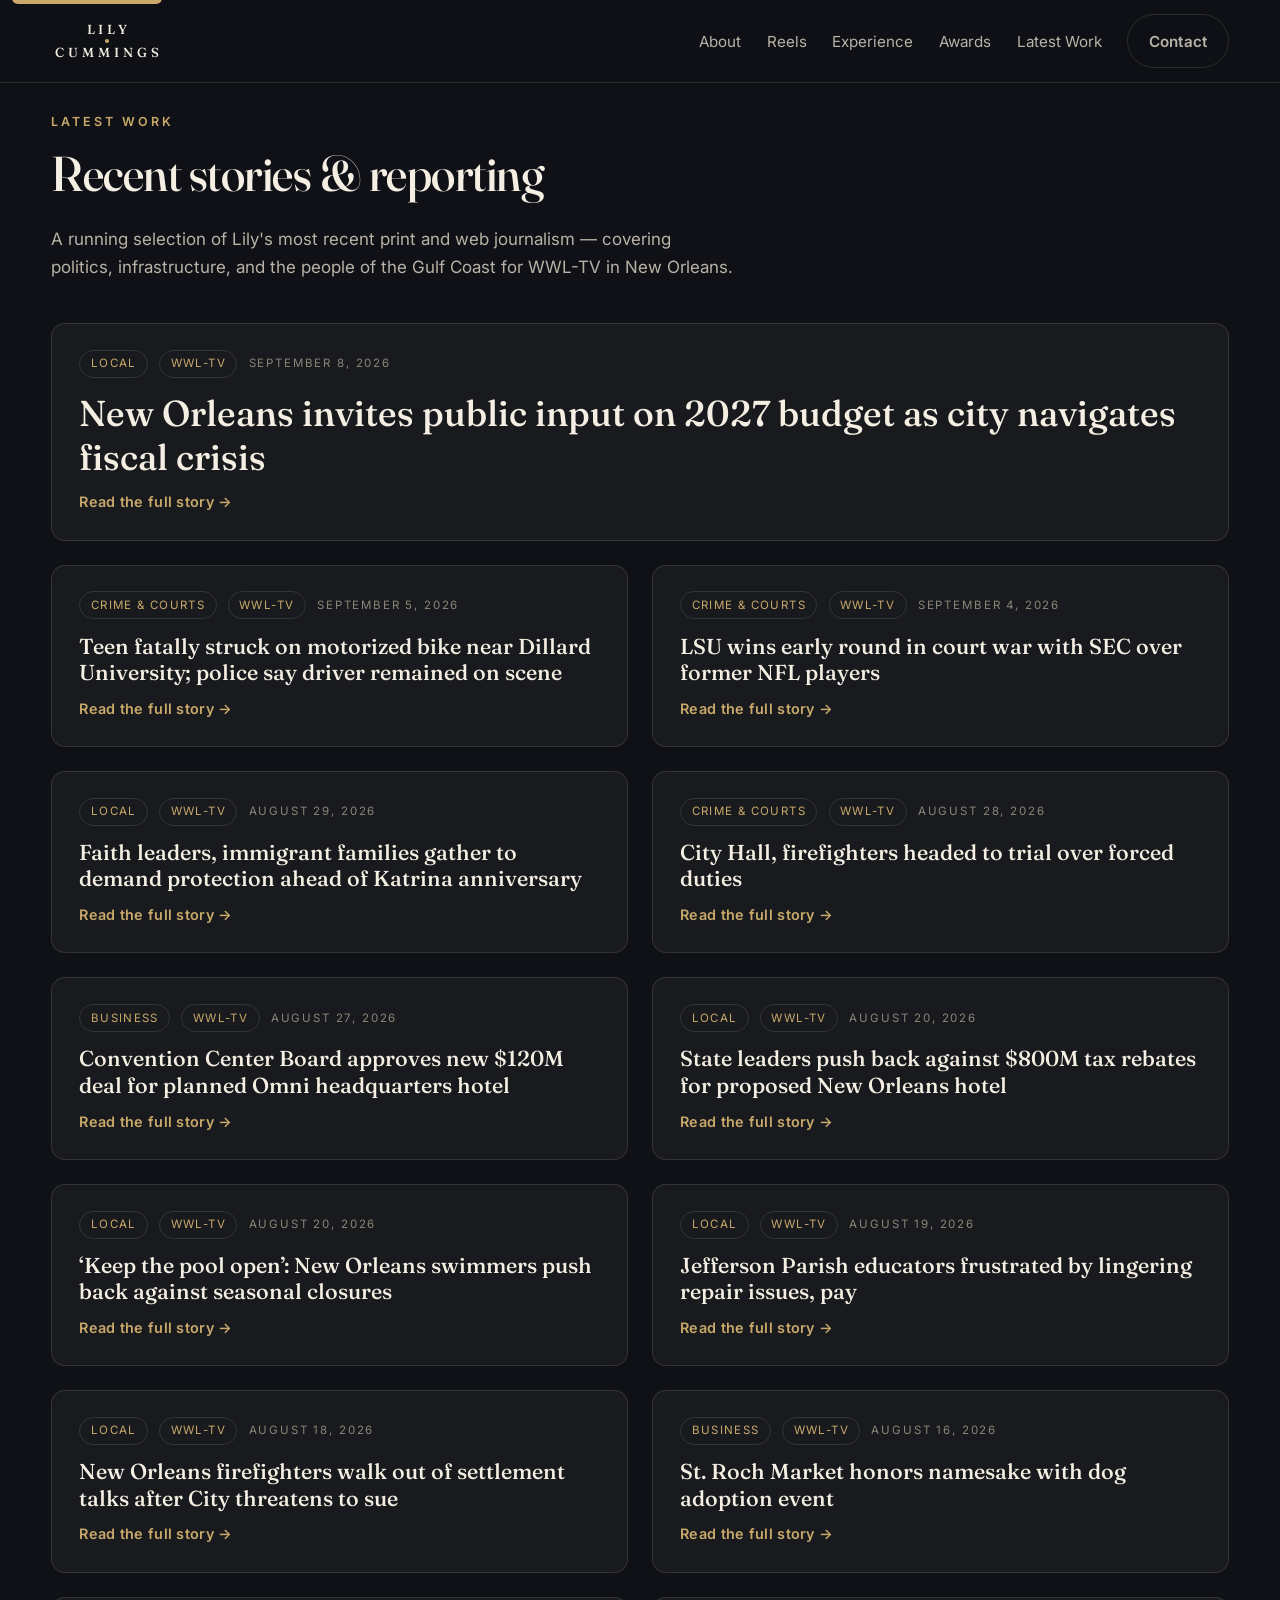
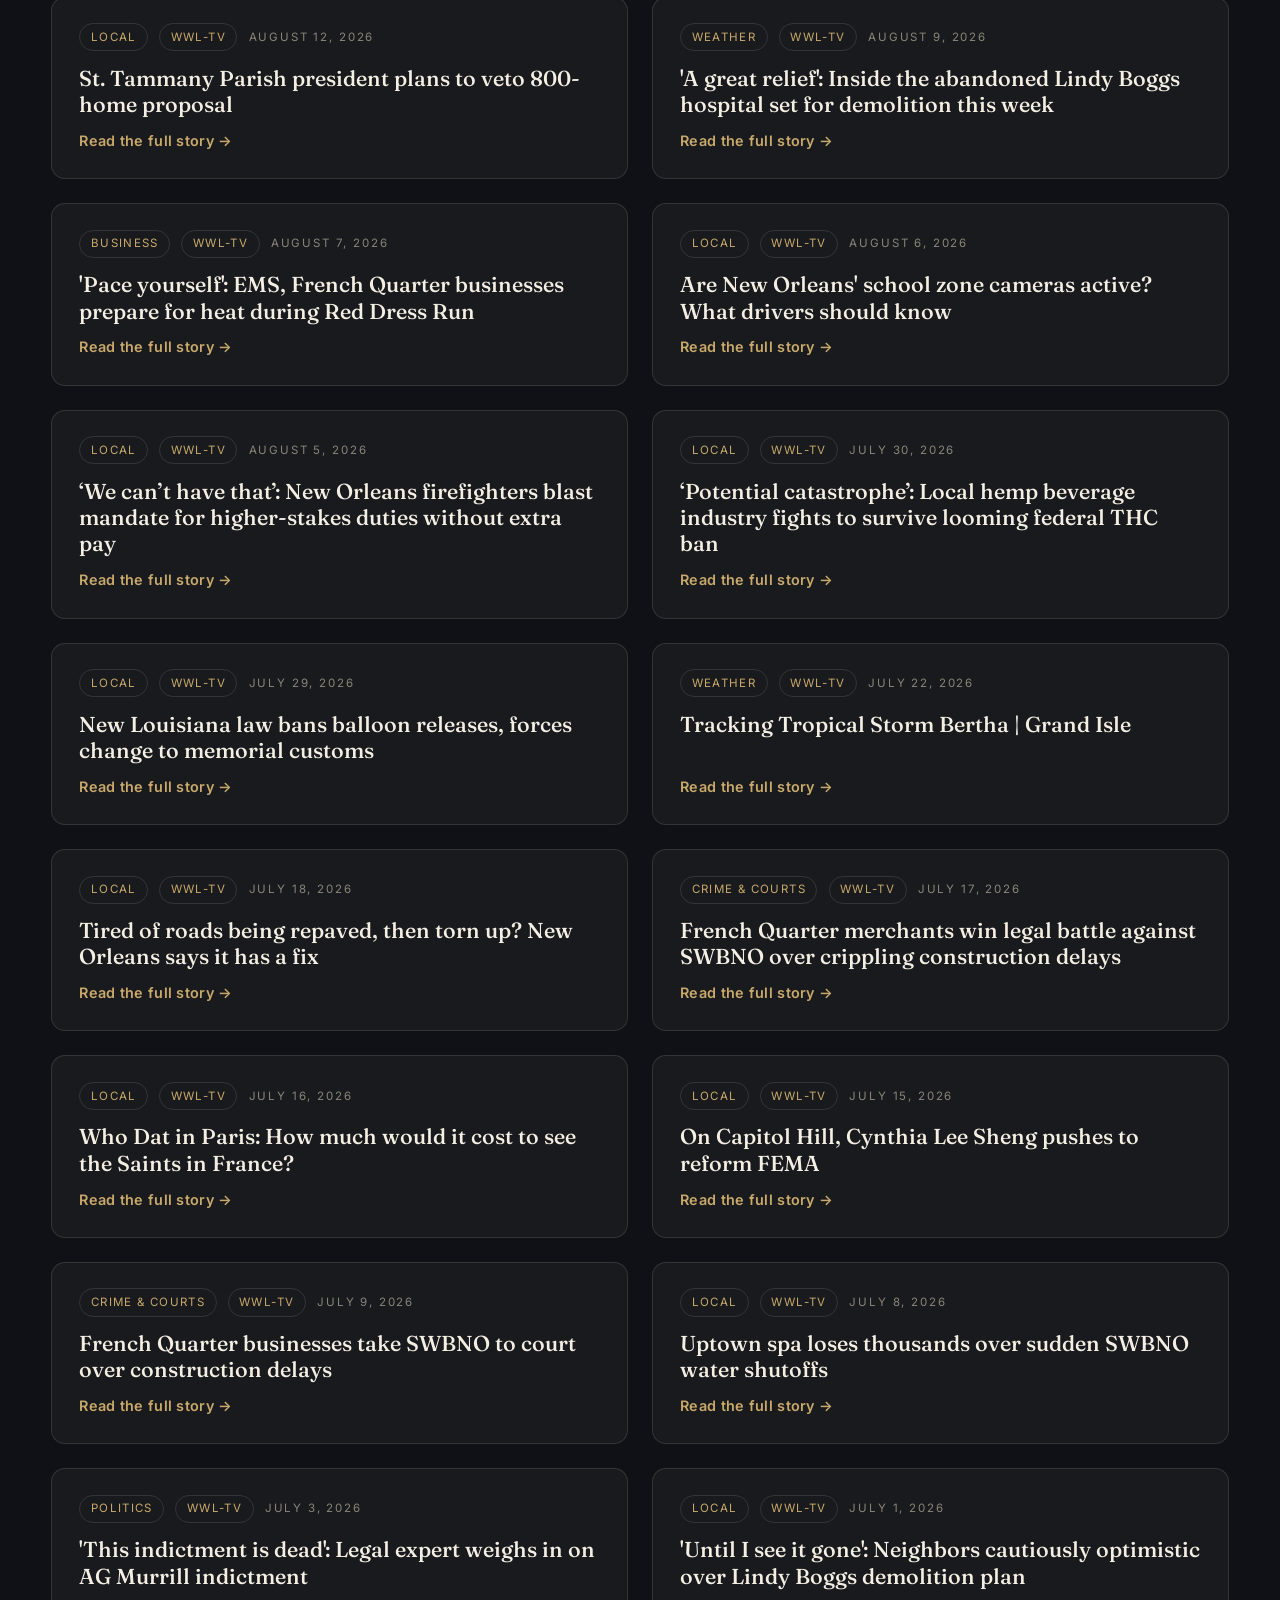
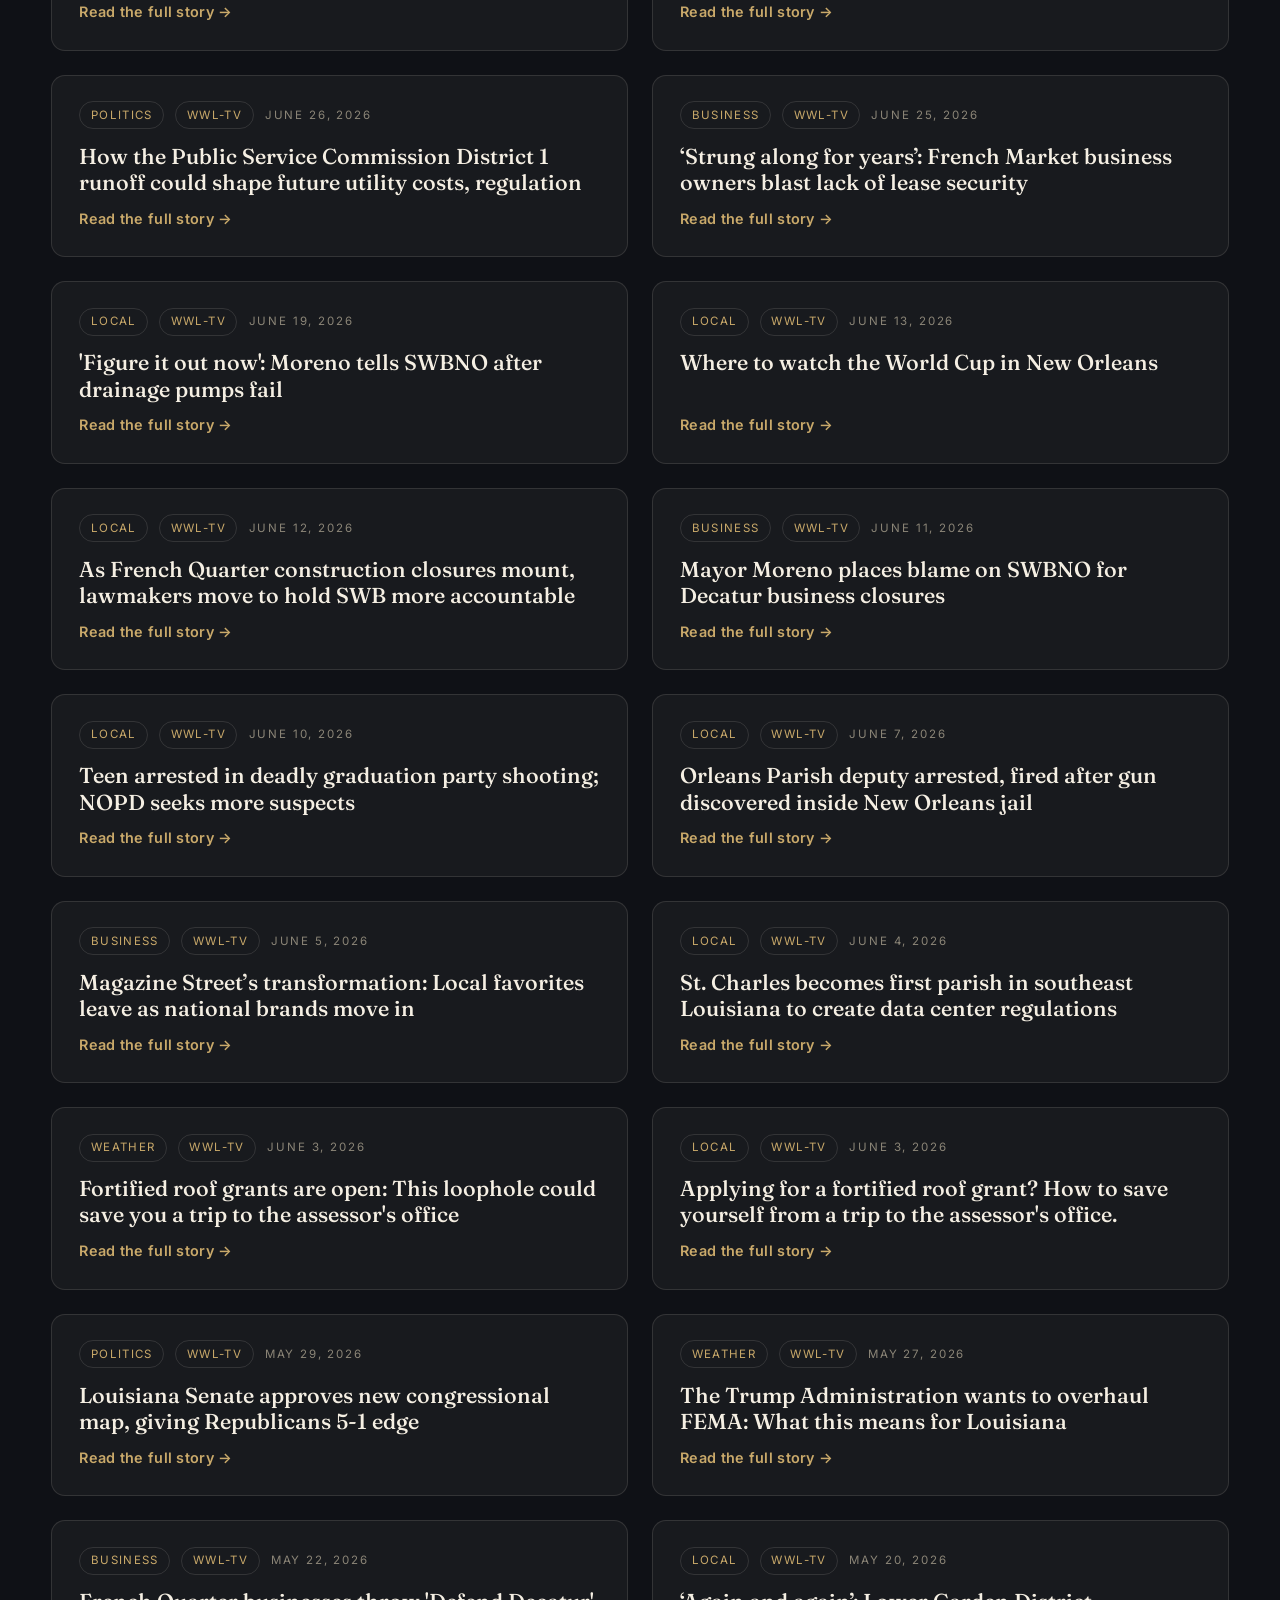
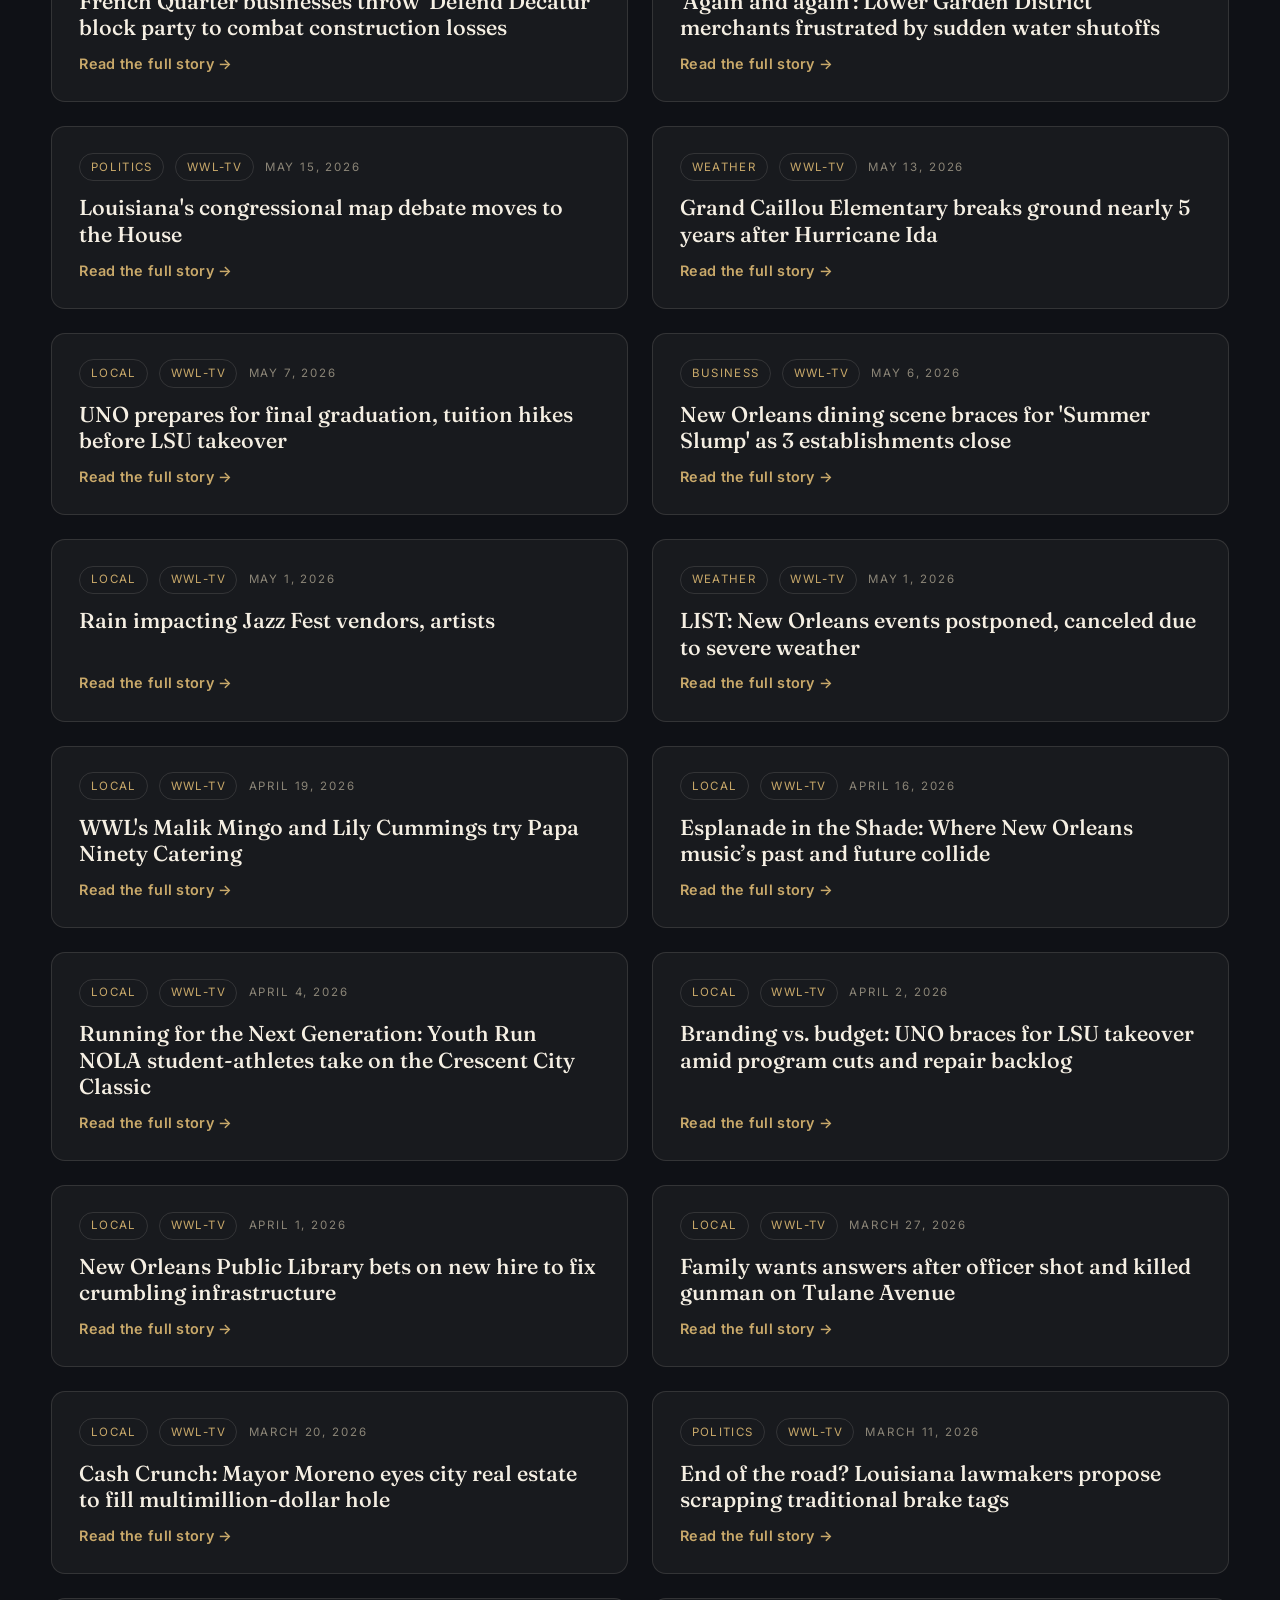
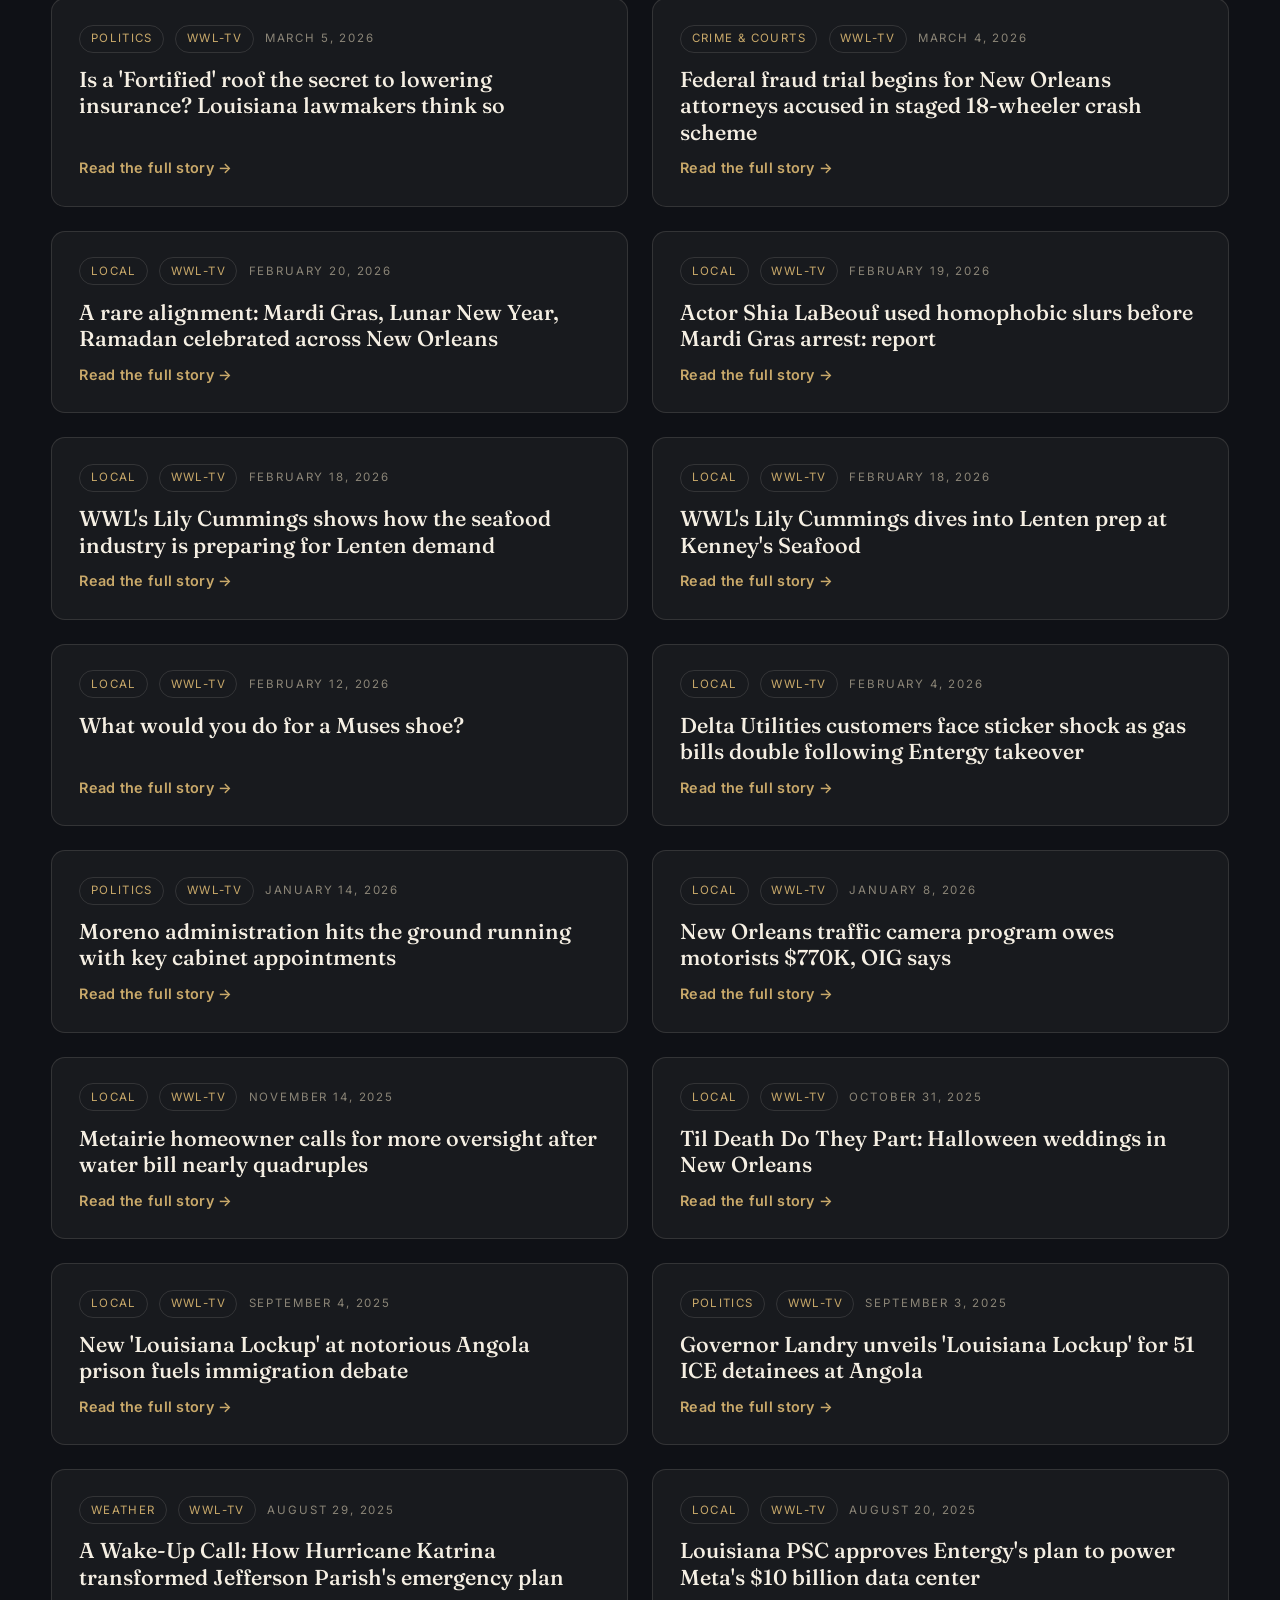
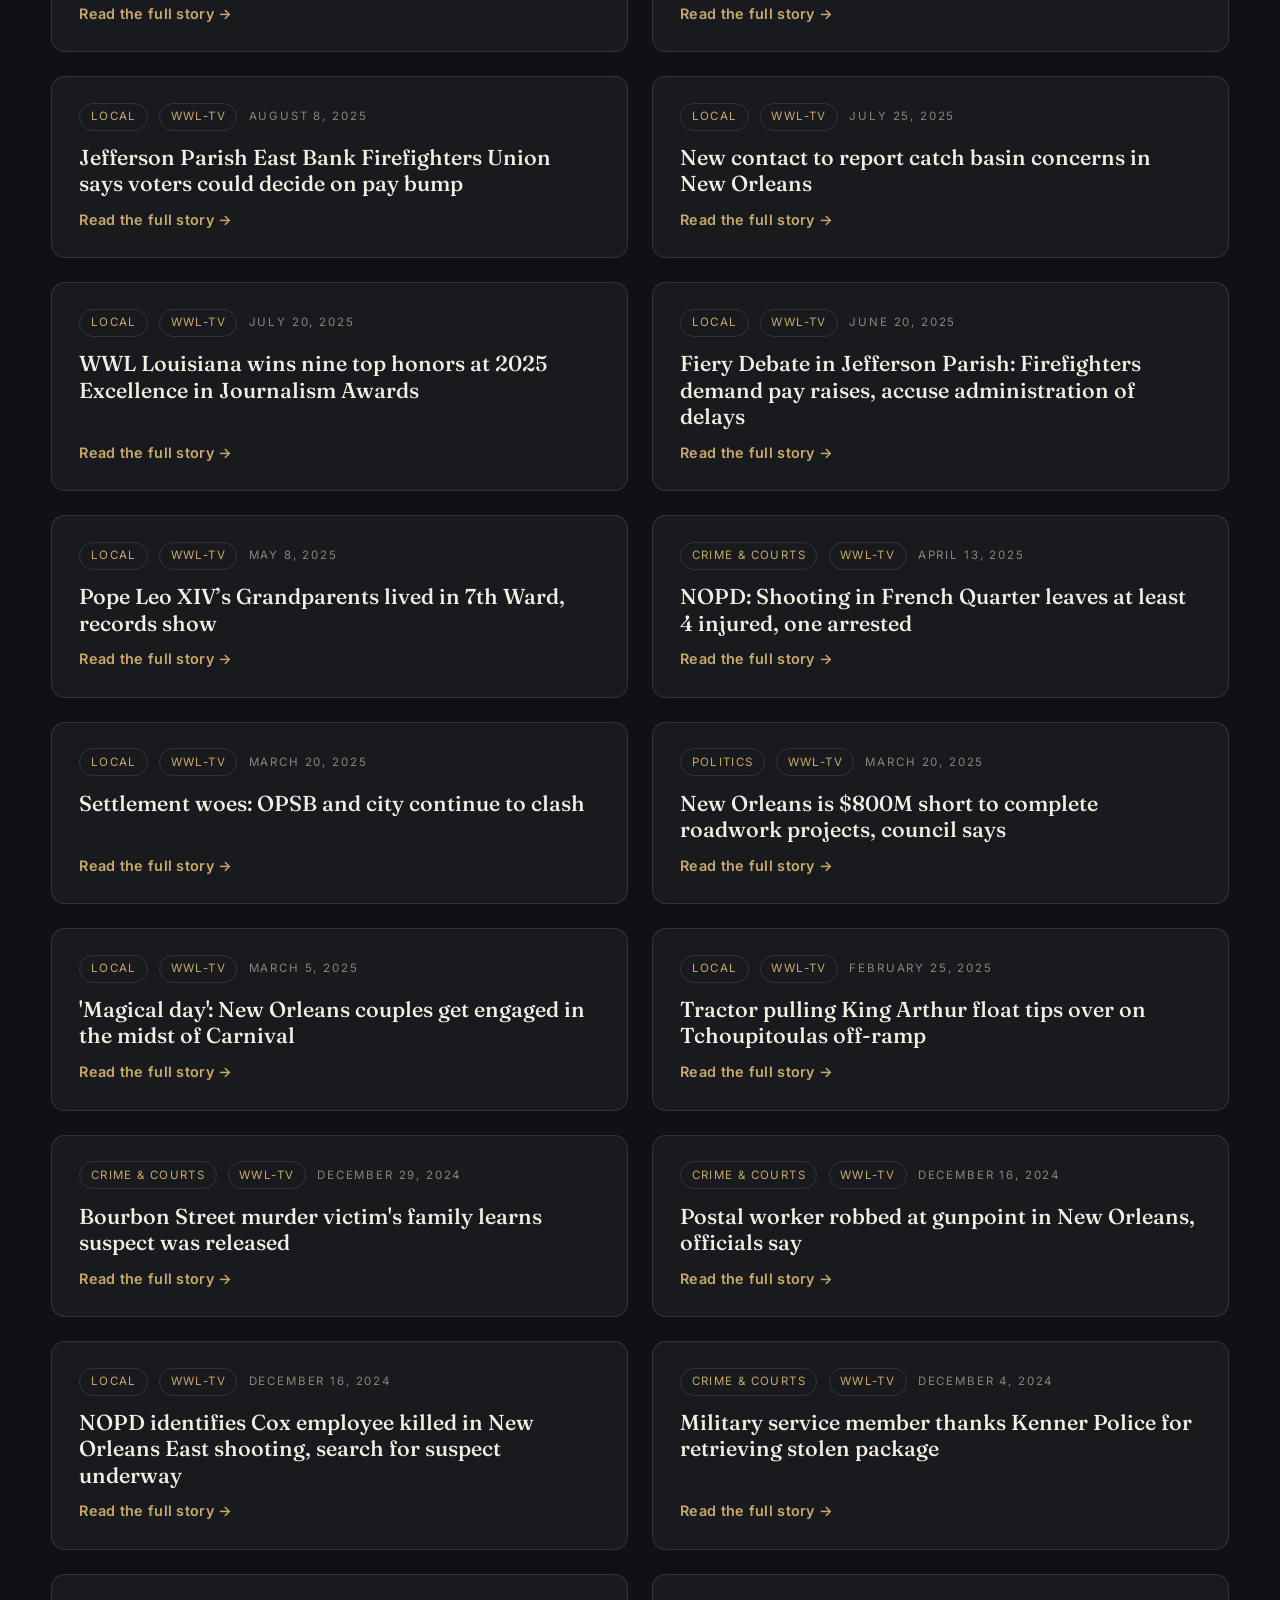
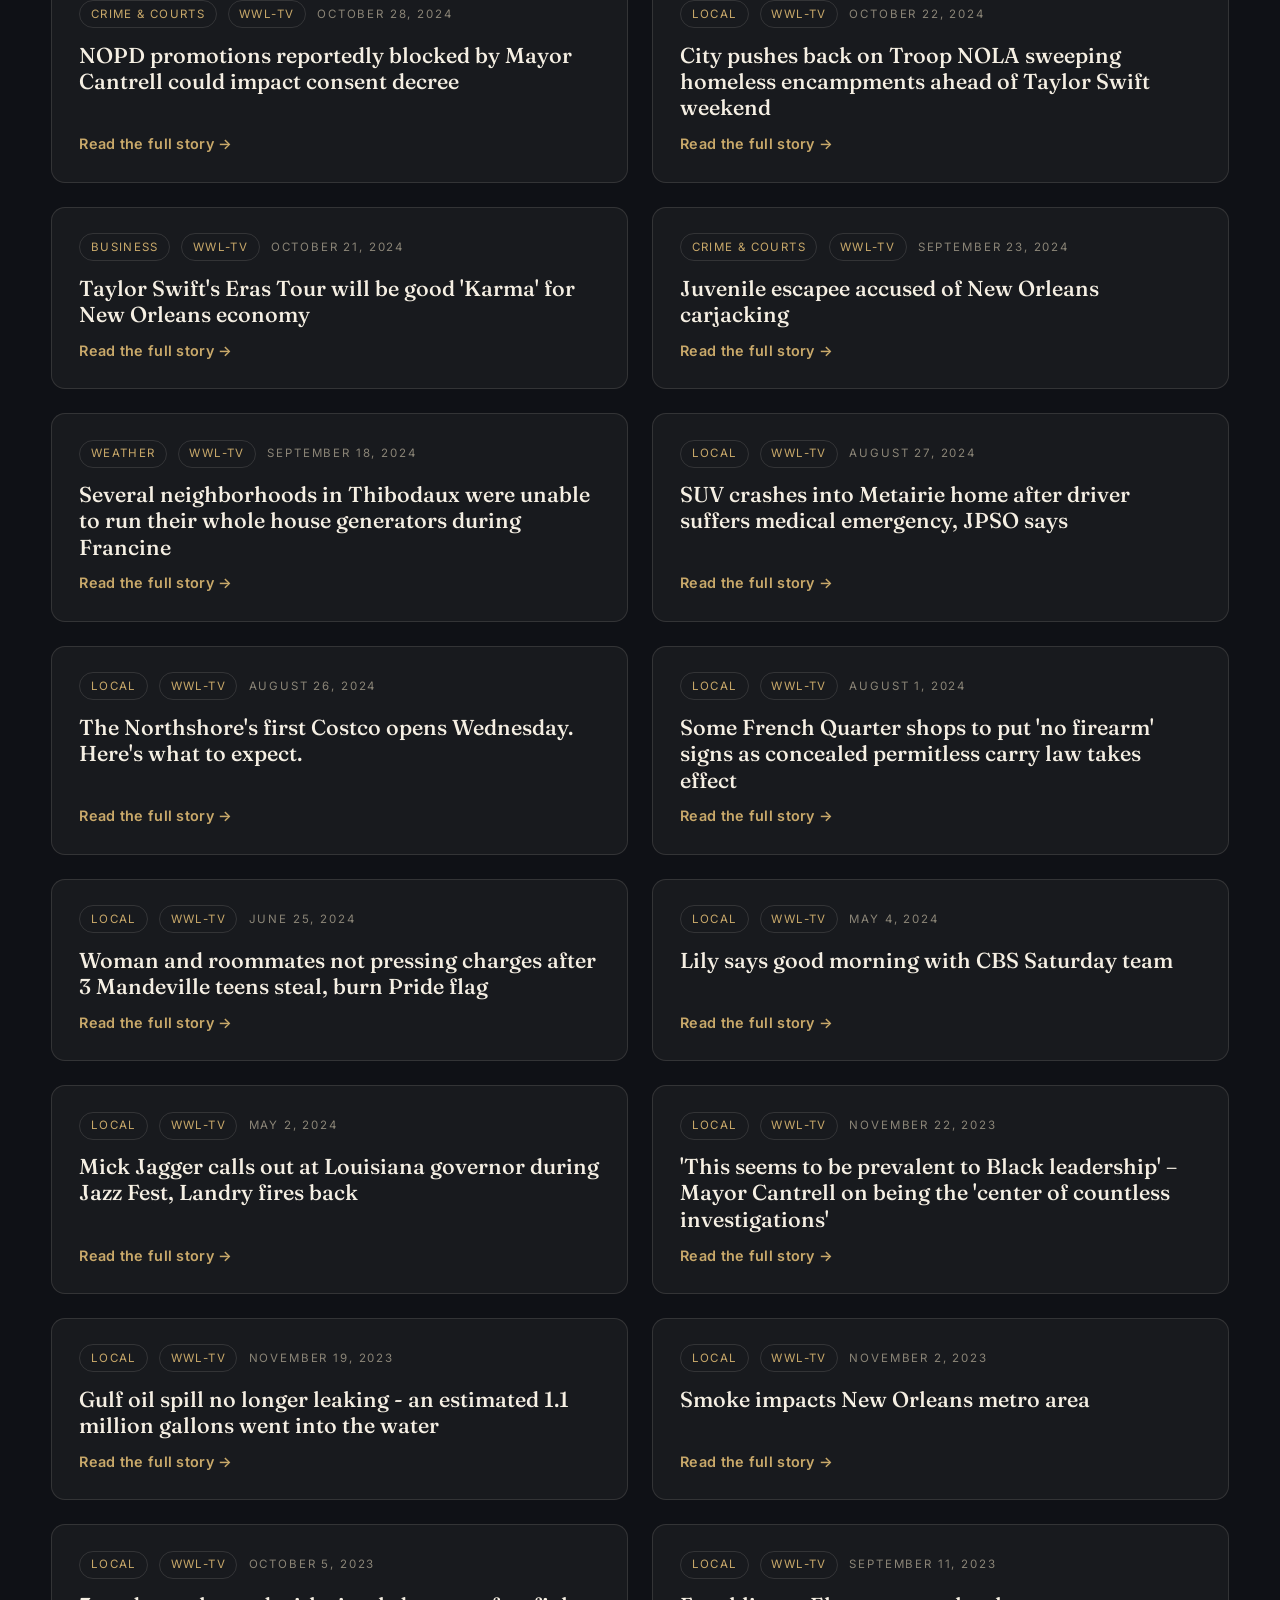
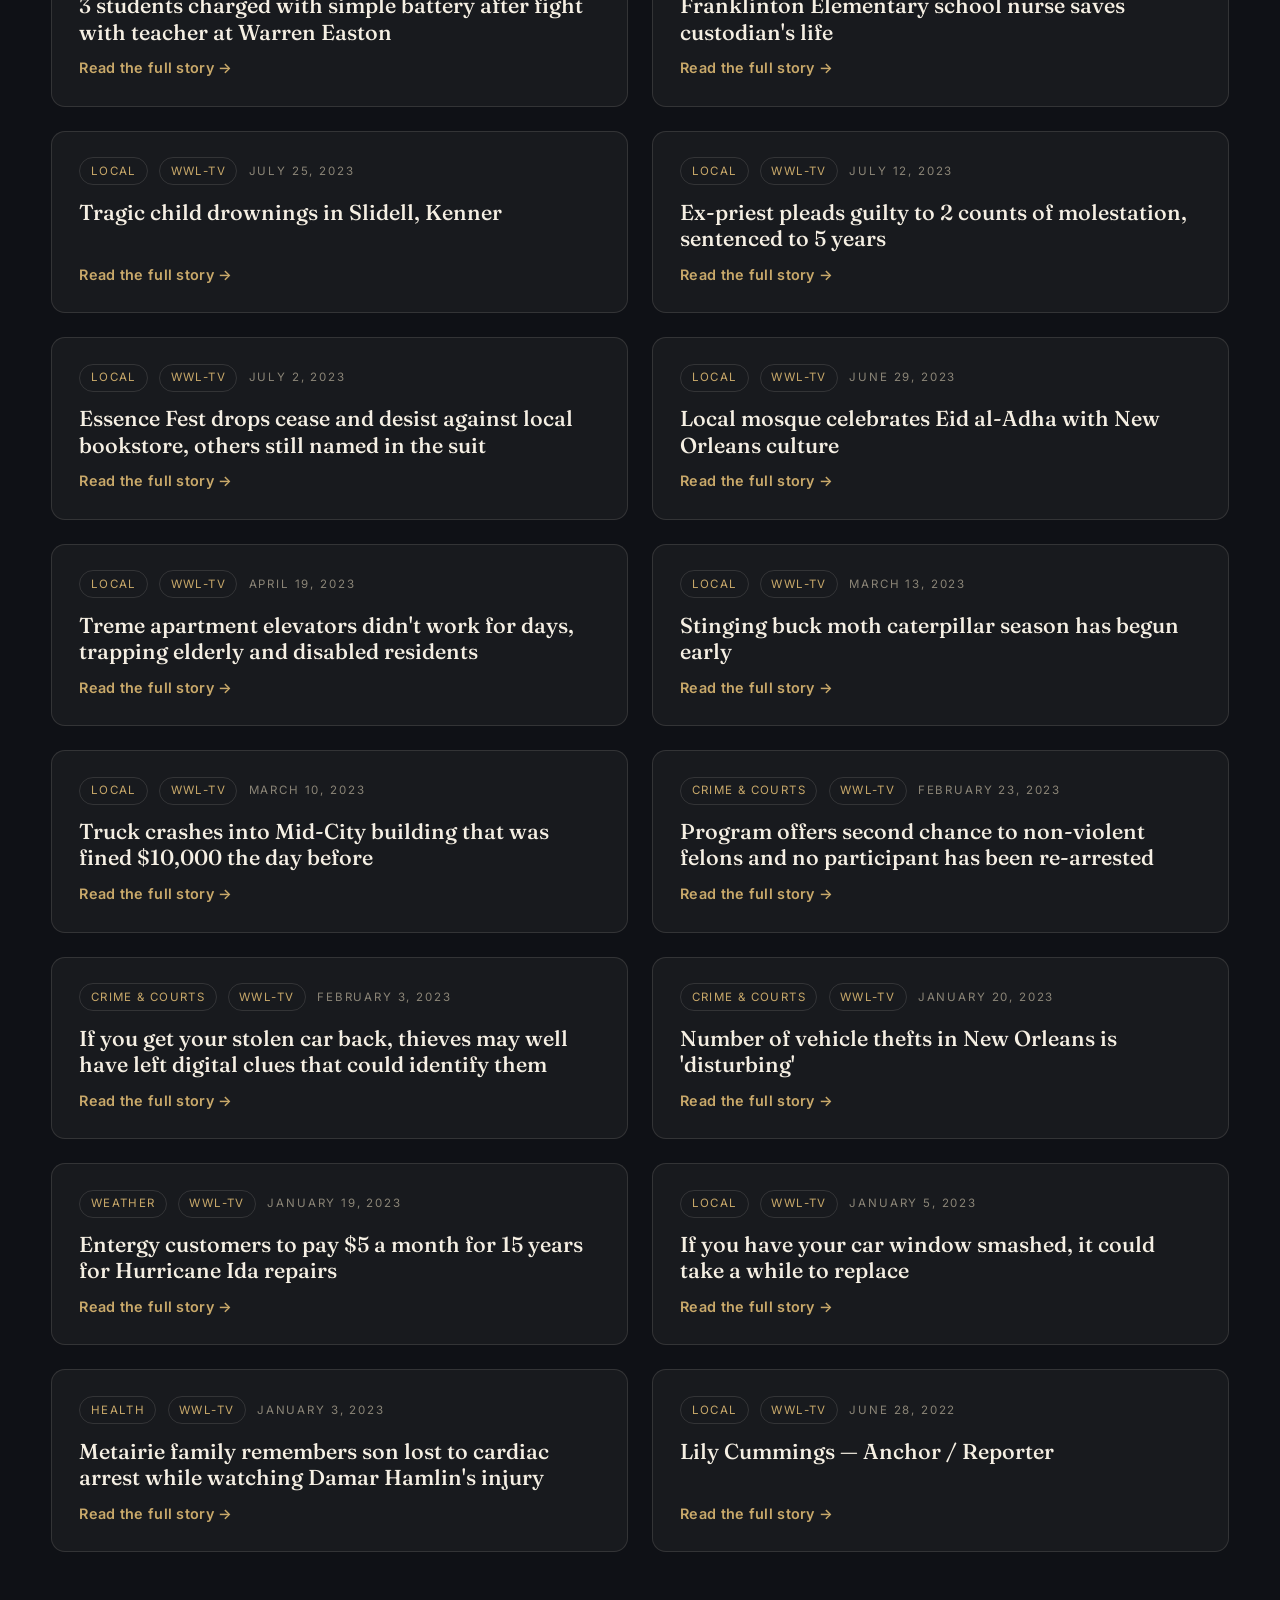
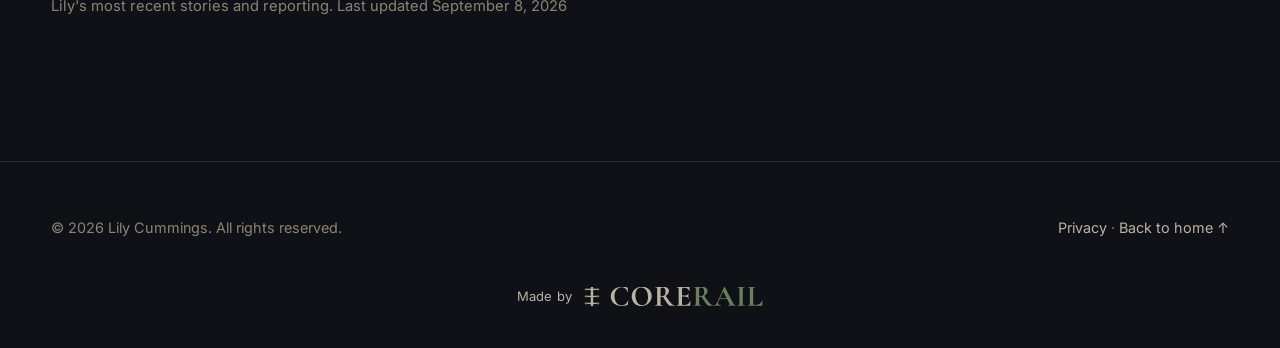
==== latest-work.html @ 636a15c0 "Auto-update Latest Work (2026-09-08)" ====
<!doctype html>
<html lang="en">
<head>
  <meta charset="utf-8" />
  <meta name="viewport" content="width=device-width,initial-scale=1,viewport-fit=cover" />

  <!-- Google Analytics (gtag.js) -->
  <script async src="https://www.googletagmanager.com/gtag/js?id=G-ZBFJQC0R68"></script>
  <script>
    window.dataLayer = window.dataLayer || [];
    function gtag(){dataLayer.push(arguments);}
    gtag('js', new Date());
    gtag('config', 'G-ZBFJQC0R68');
  </script>

  <title>Latest Work — Lily Cummings</title>
  <meta name="description" content="The latest stories, packages and reporting from Lily Cummings, multimedia journalist and anchor at WWL-TV in New Orleans." />
  <meta name="theme-color" content="#0f1116" />
  <meta property="og:title" content="Latest Work — Lily Cummings" />
  <meta property="og:description" content="The latest stories and reporting from Lily Cummings, WWL-TV New Orleans." />
  <meta property="og:type" content="website" />
  <meta property="og:url" content="https://lilycummings.net/latest-work.html" />
  <meta property="og:image" content="https://lilycummings.net/assets/img/hero.jpg" />
  <meta name="twitter:card" content="summary_large_image" />
  <link rel="canonical" href="https://lilycummings.net/latest-work.html" />
  <link rel="preconnect" href="https://fonts.googleapis.com" />
  <link rel="preconnect" href="https://fonts.gstatic.com" crossorigin />
  <link href="https://fonts.googleapis.com/css2?family=Fraunces:opsz,wght@9..144,300;9..144,400;9..144,500;9..144,600;9..144,700&family=Inter:wght@300;400;500;600;700&display=swap" rel="stylesheet" />
  <link rel="stylesheet" href="assets/css/styles.css" />
  <link rel="icon" href="data:image/svg+xml,%3Csvg xmlns='http://www.w3.org/2000/svg' viewBox='0 0 100 100'%3E%3Crect width='100' height='100' rx='20' fill='%230f1116'/%3E%3Ctext x='50' y='64' font-family='Georgia,serif' font-size='56' font-weight='700' text-anchor='middle' fill='%23f5e9d4'%3ELC%3C/text%3E%3C/svg%3E" />
</head>
<body>
  <span id="top" aria-hidden="true"></span>
  <a class="skip" href="#main">Skip to content</a>

  <header class="nav nav--solid">
    <div class="wrap nav__wrap">
      <a class="brand brand--stack" href="index.html#top" aria-label="Lily Cummings home">
        <span class="brand__stk">Lily</span>
        <span class="brand__sep" aria-hidden="true"></span>
        <span class="brand__stk">Cummings</span>
      </a>
      <nav aria-label="Primary">
        <button class="nav__toggle" aria-expanded="false" aria-controls="primary-nav">
          <span class="sr-only">Menu</span>
          <span class="hamburger"></span>
        </button>
        <ul id="primary-nav" class="nav__links">
          <li><a href="index.html#about">About</a></li>
          <li><a href="index.html#reels">Reels</a></li>
          <li><a href="index.html#experience">Experience</a></li>
          <li><a href="index.html#awards">Awards</a></li>
          <li><a href="latest-work.html" aria-current="page">Latest Work</a></li>
          <li><a href="index.html#contact" class="btn btn--ghost">Contact</a></li>
        </ul>
      </nav>
    </div>
  </header>

  <main id="main">
    <section class="section section--page">
      <div class="wrap">
        <p class="eyebrow">Latest Work</p>
        <h1 class="h2">Recent stories &amp; reporting</h1>
        <p class="section__intro">A running selection of Lily's most recent print and web journalism — covering politics, infrastructure, and the people of the Gulf Coast for WWL-TV in New Orleans.</p>

        <!-- STORIES:START — cards below are refreshed from Lily's latest bylines -->
        <div class="stories">
          <article class="story story--feature">
            <div class="story__meta">
              <span class="story__source story__beat">Local</span><span class="story__source">WWL-TV</span><span class="story__date">September 8, 2026</span>
            </div>
            <h3><a href="https://www.wwltv.com/article/news/local/orleans/new-orleans-invites-public-input-on-2027-budget-as-city-navigates-fiscal-crisis/289-18c8d0cf-7a80-41f3-bfb0-6159ee8dee03" target="_blank" rel="noopener">New Orleans invites public input on 2027 budget as city navigates fiscal crisis</a></h3>
            <a class="story__link" href="https://www.wwltv.com/article/news/local/orleans/new-orleans-invites-public-input-on-2027-budget-as-city-navigates-fiscal-crisis/289-18c8d0cf-7a80-41f3-bfb0-6159ee8dee03" target="_blank" rel="noopener">Read the full story &rarr;</a>
          </article>

          <article class="story">
            <div class="story__meta">
              <span class="story__source story__beat">Crime &amp; Courts</span><span class="story__source">WWL-TV</span><span class="story__date">September 5, 2026</span>
            </div>
            <h3><a href="https://www.wwltv.com/article/news/local/teen-fatally-struck-on-motorized-bike-near-dillard-university-police-say-driver-remained-on-scene/289-68361419-4cde-456e-a85a-4679bbdb6179" target="_blank" rel="noopener">Teen fatally struck on motorized bike near Dillard University; police say driver remained on scene</a></h3>
            <a class="story__link" href="https://www.wwltv.com/article/news/local/teen-fatally-struck-on-motorized-bike-near-dillard-university-police-say-driver-remained-on-scene/289-68361419-4cde-456e-a85a-4679bbdb6179" target="_blank" rel="noopener">Read the full story &rarr;</a>
          </article>

          <article class="story">
            <div class="story__meta">
              <span class="story__source story__beat">Crime &amp; Courts</span><span class="story__source">WWL-TV</span><span class="story__date">September 4, 2026</span>
            </div>
            <h3><a href="https://www.wwltv.com/article/sports/ncaa/lsu/lsu-wins-early-round-in-court-war-with-sec-over-former-nfl-players/289-1f395081-2bb4-4b9e-8c1c-54b2802da7ac" target="_blank" rel="noopener">LSU wins early round in court war with SEC over former NFL players</a></h3>
            <a class="story__link" href="https://www.wwltv.com/article/sports/ncaa/lsu/lsu-wins-early-round-in-court-war-with-sec-over-former-nfl-players/289-1f395081-2bb4-4b9e-8c1c-54b2802da7ac" target="_blank" rel="noopener">Read the full story &rarr;</a>
          </article>

          <article class="story">
            <div class="story__meta">
              <span class="story__source story__beat">Local</span><span class="story__source">WWL-TV</span><span class="story__date">August 29, 2026</span>
            </div>
            <h3><a href="https://www.wwltv.com/article/news/local/katrina/faith-leaders-immigrant-families-gather-to-demand-protection-ahead-of-katrina-anniversary/289-62b3b94a-ebc4-4922-a4b0-15fb3c197861" target="_blank" rel="noopener">Faith leaders, immigrant families gather to demand protection ahead of Katrina anniversary</a></h3>
            <a class="story__link" href="https://www.wwltv.com/article/news/local/katrina/faith-leaders-immigrant-families-gather-to-demand-protection-ahead-of-katrina-anniversary/289-62b3b94a-ebc4-4922-a4b0-15fb3c197861" target="_blank" rel="noopener">Read the full story &rarr;</a>
          </article>

          <article class="story">
            <div class="story__meta">
              <span class="story__source story__beat">Crime &amp; Courts</span><span class="story__source">WWL-TV</span><span class="story__date">August 28, 2026</span>
            </div>
            <h3><a href="https://www.wwltv.com/article/news/investigations/city-hall-firefighters-headed-to-trial-over-forced-duties-court-investigation-labor-work/289-b2d596bb-c82c-4606-a0fd-ff8f1be414b9" target="_blank" rel="noopener">City Hall, firefighters headed to trial over forced duties</a></h3>
            <a class="story__link" href="https://www.wwltv.com/article/news/investigations/city-hall-firefighters-headed-to-trial-over-forced-duties-court-investigation-labor-work/289-b2d596bb-c82c-4606-a0fd-ff8f1be414b9" target="_blank" rel="noopener">Read the full story &rarr;</a>
          </article>

          <article class="story">
            <div class="story__meta">
              <span class="story__source story__beat">Business</span><span class="story__source">WWL-TV</span><span class="story__date">August 27, 2026</span>
            </div>
            <h3><a href="https://www.wwltv.com/article/money/business/convention-center-board-approves-new-120m-deal-for-planned-omni-headquarters-hotel/289-13c031e1-48cd-4451-9968-b66d16a5f3cb" target="_blank" rel="noopener">Convention Center Board approves new $120M deal for planned Omni headquarters hotel</a></h3>
            <a class="story__link" href="https://www.wwltv.com/article/money/business/convention-center-board-approves-new-120m-deal-for-planned-omni-headquarters-hotel/289-13c031e1-48cd-4451-9968-b66d16a5f3cb" target="_blank" rel="noopener">Read the full story &rarr;</a>
          </article>

          <article class="story">
            <div class="story__meta">
              <span class="story__source story__beat">Local</span><span class="story__source">WWL-TV</span><span class="story__date">August 20, 2026</span>
            </div>
            <h3><a href="https://www.wwltv.com/article/news/local/orleans/state-leaders-push-back-against-800m-tax-rebates-for-proposed-new-orleans-hotel-cbd/289-a7273376-079f-4320-a309-1c21730285f8" target="_blank" rel="noopener">State leaders push back against $800M tax rebates for proposed New Orleans hotel</a></h3>
            <a class="story__link" href="https://www.wwltv.com/article/news/local/orleans/state-leaders-push-back-against-800m-tax-rebates-for-proposed-new-orleans-hotel-cbd/289-a7273376-079f-4320-a309-1c21730285f8" target="_blank" rel="noopener">Read the full story &rarr;</a>
          </article>

          <article class="story">
            <div class="story__meta">
              <span class="story__source story__beat">Local</span><span class="story__source">WWL-TV</span><span class="story__date">August 20, 2026</span>
            </div>
            <h3><a href="https://www.wwltv.com/article/news/community/keep-the-pool-open-new-orleans-swimmers-push-back-against-seasonal-closures/289-b528170a-5702-41d7-9206-705212d6cdad" target="_blank" rel="noopener">‘Keep the pool open’: New Orleans swimmers push back against seasonal closures</a></h3>
            <a class="story__link" href="https://www.wwltv.com/article/news/community/keep-the-pool-open-new-orleans-swimmers-push-back-against-seasonal-closures/289-b528170a-5702-41d7-9206-705212d6cdad" target="_blank" rel="noopener">Read the full story &rarr;</a>
          </article>

          <article class="story">
            <div class="story__meta">
              <span class="story__source story__beat">Local</span><span class="story__source">WWL-TV</span><span class="story__date">August 19, 2026</span>
            </div>
            <h3><a href="https://www.wwltv.com/article/news/local/jefferson/jefferson-parish-educators-frustrated-by-lingering-repair-issues-pay/289-5a12e854-d55f-4802-965d-e7ecf23f361e" target="_blank" rel="noopener">Jefferson Parish educators frustrated by lingering repair issues, pay</a></h3>
            <a class="story__link" href="https://www.wwltv.com/article/news/local/jefferson/jefferson-parish-educators-frustrated-by-lingering-repair-issues-pay/289-5a12e854-d55f-4802-965d-e7ecf23f361e" target="_blank" rel="noopener">Read the full story &rarr;</a>
          </article>

          <article class="story">
            <div class="story__meta">
              <span class="story__source story__beat">Local</span><span class="story__source">WWL-TV</span><span class="story__date">August 18, 2026</span>
            </div>
            <h3><a href="https://www.wwltv.com/article/news/local/orleans/new-orleans-firefighters-walk-out-of-settlement-talks-after-city-threatens-to-sue-louisiana-new-orleans-firefighter-association/289-5fbd4f3f-5fce-4ba5-9459-15b627f45f19" target="_blank" rel="noopener">New Orleans firefighters walk out of settlement talks after City threatens to sue</a></h3>
            <a class="story__link" href="https://www.wwltv.com/article/news/local/orleans/new-orleans-firefighters-walk-out-of-settlement-talks-after-city-threatens-to-sue-louisiana-new-orleans-firefighter-association/289-5fbd4f3f-5fce-4ba5-9459-15b627f45f19" target="_blank" rel="noopener">Read the full story &rarr;</a>
          </article>

          <article class="story">
            <div class="story__meta">
              <span class="story__source story__beat">Business</span><span class="story__source">WWL-TV</span><span class="story__date">August 16, 2026</span>
            </div>
            <h3><a href="https://www.wwltv.com/article/entertainment/events/st-roch-market-honors-namesake-with-dog-adoption-event-new-orleans-take-paws/289-373d90bf-9173-4348-891b-dd7004d43cec" target="_blank" rel="noopener">St. Roch Market honors namesake with dog adoption event</a></h3>
            <a class="story__link" href="https://www.wwltv.com/article/entertainment/events/st-roch-market-honors-namesake-with-dog-adoption-event-new-orleans-take-paws/289-373d90bf-9173-4348-891b-dd7004d43cec" target="_blank" rel="noopener">Read the full story &rarr;</a>
          </article>

          <article class="story">
            <div class="story__meta">
              <span class="story__source story__beat">Local</span><span class="story__source">WWL-TV</span><span class="story__date">August 12, 2026</span>
            </div>
            <h3><a href="https://www.wwltv.com/article/news/local/st-tammany/st-tammany-parish-president-plans-to-veto-800-home-plan/289-6df4cc77-16cd-438e-aeb7-4dc59a6f1d6c" target="_blank" rel="noopener">St. Tammany Parish president plans to veto 800-home proposal</a></h3>
            <a class="story__link" href="https://www.wwltv.com/article/news/local/st-tammany/st-tammany-parish-president-plans-to-veto-800-home-plan/289-6df4cc77-16cd-438e-aeb7-4dc59a6f1d6c" target="_blank" rel="noopener">Read the full story &rarr;</a>
          </article>

          <article class="story">
            <div class="story__meta">
              <span class="story__source story__beat">Weather</span><span class="story__source">WWL-TV</span><span class="story__date">August 9, 2026</span>
            </div>
            <h3><a href="https://www.wwltv.com/article/news/local/orleans/inside-the-abandoned-lindy-boggs-mercy-hospital-before-demolition-new-orleans-hurricane-katrina/289-a6db6928-a84f-4b35-a588-fb4c061f842b" target="_blank" rel="noopener">'A great relief': Inside the abandoned Lindy Boggs hospital set for demolition this week</a></h3>
            <a class="story__link" href="https://www.wwltv.com/article/news/local/orleans/inside-the-abandoned-lindy-boggs-mercy-hospital-before-demolition-new-orleans-hurricane-katrina/289-a6db6928-a84f-4b35-a588-fb4c061f842b" target="_blank" rel="noopener">Read the full story &rarr;</a>
          </article>

          <article class="story">
            <div class="story__meta">
              <span class="story__source story__beat">Business</span><span class="story__source">WWL-TV</span><span class="story__date">August 7, 2026</span>
            </div>
            <h3><a href="https://www.wwltv.com/article/news/local/public-safety/pace-yourself-ems-french-quarter-businesses-prepare-for-heat-during-red-dress-run/289-15815f31-185e-4d0b-ae14-970851a39880" target="_blank" rel="noopener">'Pace yourself': EMS, French Quarter businesses prepare for heat during Red Dress Run</a></h3>
            <a class="story__link" href="https://www.wwltv.com/article/news/local/public-safety/pace-yourself-ems-french-quarter-businesses-prepare-for-heat-during-red-dress-run/289-15815f31-185e-4d0b-ae14-970851a39880" target="_blank" rel="noopener">Read the full story &rarr;</a>
          </article>

          <article class="story">
            <div class="story__meta">
              <span class="story__source story__beat">Local</span><span class="story__source">WWL-TV</span><span class="story__date">August 6, 2026</span>
            </div>
            <h3><a href="https://www.wwltv.com/article/news/local/orleans/are-new-orleans-school-zone-cameras-active-what-drivers-should-know/289-3b274382-3339-4a1f-a2ac-1f6b57e4504f" target="_blank" rel="noopener">Are New Orleans' school zone cameras active? What drivers should know</a></h3>
            <a class="story__link" href="https://www.wwltv.com/article/news/local/orleans/are-new-orleans-school-zone-cameras-active-what-drivers-should-know/289-3b274382-3339-4a1f-a2ac-1f6b57e4504f" target="_blank" rel="noopener">Read the full story &rarr;</a>
          </article>

          <article class="story">
            <div class="story__meta">
              <span class="story__source story__beat">Local</span><span class="story__source">WWL-TV</span><span class="story__date">August 5, 2026</span>
            </div>
            <h3><a href="https://www.wwltv.com/article/news/local/orleans/we-cant-have-that-new-orleans-firefighters-blast-mandate-for-higher-stakes-duties-without-extra-pay/289-eaf182b4-34d5-44ba-ba71-17ba2bb3b8fd" target="_blank" rel="noopener">‘We can’t have that’: New Orleans firefighters blast mandate for higher-stakes duties without extra pay</a></h3>
            <a class="story__link" href="https://www.wwltv.com/article/news/local/orleans/we-cant-have-that-new-orleans-firefighters-blast-mandate-for-higher-stakes-duties-without-extra-pay/289-eaf182b4-34d5-44ba-ba71-17ba2bb3b8fd" target="_blank" rel="noopener">Read the full story &rarr;</a>
          </article>

          <article class="story">
            <div class="story__meta">
              <span class="story__source story__beat">Local</span><span class="story__source">WWL-TV</span><span class="story__date">July 30, 2026</span>
            </div>
            <h3><a href="https://www.wwltv.com/article/news/local/orleans/new-orleans-thc-beverage-hemp-industry-federal-ban/289-0d621b0d-a827-439b-9790-1af3526332e5" target="_blank" rel="noopener">‘Potential catastrophe’: Local hemp beverage industry fights to survive looming federal THC ban</a></h3>
            <a class="story__link" href="https://www.wwltv.com/article/news/local/orleans/new-orleans-thc-beverage-hemp-industry-federal-ban/289-0d621b0d-a827-439b-9790-1af3526332e5" target="_blank" rel="noopener">Read the full story &rarr;</a>
          </article>

          <article class="story">
            <div class="story__meta">
              <span class="story__source story__beat">Local</span><span class="story__source">WWL-TV</span><span class="story__date">July 29, 2026</span>
            </div>
            <h3><a href="https://www.wwltv.com/article/news/local/orleans/new-louisiana-law-bans-balloon-releases-forcing-change-to-memorial-customs/289-5a9b7f5b-77a1-4fd3-aa52-3acb26bbb874" target="_blank" rel="noopener">New Louisiana law bans balloon releases, forces change to memorial customs</a></h3>
            <a class="story__link" href="https://www.wwltv.com/article/news/local/orleans/new-louisiana-law-bans-balloon-releases-forcing-change-to-memorial-customs/289-5a9b7f5b-77a1-4fd3-aa52-3acb26bbb874" target="_blank" rel="noopener">Read the full story &rarr;</a>
          </article>

          <article class="story">
            <div class="story__meta">
              <span class="story__source story__beat">Weather</span><span class="story__source">WWL-TV</span><span class="story__date">July 22, 2026</span>
            </div>
            <h3><a href="https://www.wwltv.com/video/weather/weather-impact/tracking-tropical-storm-bertha-grand-isle/289-6e113a69-fda7-4e11-ac3a-5c5dff463d9f" target="_blank" rel="noopener">Tracking Tropical Storm Bertha | Grand Isle</a></h3>
            <a class="story__link" href="https://www.wwltv.com/video/weather/weather-impact/tracking-tropical-storm-bertha-grand-isle/289-6e113a69-fda7-4e11-ac3a-5c5dff463d9f" target="_blank" rel="noopener">Read the full story &rarr;</a>
          </article>

          <article class="story">
            <div class="story__meta">
              <span class="story__source story__beat">Local</span><span class="story__source">WWL-TV</span><span class="story__date">July 18, 2026</span>
            </div>
            <h3><a href="https://www.wwltv.com/article/news/local/orleans/tired-of-roads-being-repaved-then-torn-up-new-orleans-says-it-has-a-fix/289-398a396b-1c62-4896-a699-26b80e9a01f4" target="_blank" rel="noopener">Tired of roads being repaved, then torn up? New Orleans says it has a fix</a></h3>
            <a class="story__link" href="https://www.wwltv.com/article/news/local/orleans/tired-of-roads-being-repaved-then-torn-up-new-orleans-says-it-has-a-fix/289-398a396b-1c62-4896-a699-26b80e9a01f4" target="_blank" rel="noopener">Read the full story &rarr;</a>
          </article>

          <article class="story">
            <div class="story__meta">
              <span class="story__source story__beat">Crime &amp; Courts</span><span class="story__source">WWL-TV</span><span class="story__date">July 17, 2026</span>
            </div>
            <h3><a href="https://www.wwltv.com/article/news/local/orleans/swbno-agrees-to-ease-decatur-construction-impacts-after-court-challenge/289-0c31b0cf-99fb-4afd-b58d-76b34f69b344" target="_blank" rel="noopener">French Quarter merchants win legal battle against SWBNO over crippling construction delays</a></h3>
            <a class="story__link" href="https://www.wwltv.com/article/news/local/orleans/swbno-agrees-to-ease-decatur-construction-impacts-after-court-challenge/289-0c31b0cf-99fb-4afd-b58d-76b34f69b344" target="_blank" rel="noopener">Read the full story &rarr;</a>
          </article>

          <article class="story">
            <div class="story__meta">
              <span class="story__source story__beat">Local</span><span class="story__source">WWL-TV</span><span class="story__date">July 16, 2026</span>
            </div>
            <h3><a href="https://www.wwltv.com/article/sports/nfl/saints/who-dat-in-paris-how-much-would-it-cost-to-see-the-saints-in-france/289-3117edea-9d82-4aa6-bfaa-e547d0f150cf" target="_blank" rel="noopener">Who Dat in Paris: How much would it cost to see the Saints in France?</a></h3>
            <a class="story__link" href="https://www.wwltv.com/article/sports/nfl/saints/who-dat-in-paris-how-much-would-it-cost-to-see-the-saints-in-france/289-3117edea-9d82-4aa6-bfaa-e547d0f150cf" target="_blank" rel="noopener">Read the full story &rarr;</a>
          </article>

          <article class="story">
            <div class="story__meta">
              <span class="story__source story__beat">Local</span><span class="story__source">WWL-TV</span><span class="story__date">July 15, 2026</span>
            </div>
            <h3><a href="https://www.wwltv.com/article/news/local/jefferson/on-capitol-hill-cynthia-lee-sheng-pushes-to-reform-fema/289-27b98e3f-ec1a-4323-8343-f6d6e20696e6" target="_blank" rel="noopener">On Capitol Hill, Cynthia Lee Sheng pushes to reform FEMA</a></h3>
            <a class="story__link" href="https://www.wwltv.com/article/news/local/jefferson/on-capitol-hill-cynthia-lee-sheng-pushes-to-reform-fema/289-27b98e3f-ec1a-4323-8343-f6d6e20696e6" target="_blank" rel="noopener">Read the full story &rarr;</a>
          </article>

          <article class="story">
            <div class="story__meta">
              <span class="story__source story__beat">Crime &amp; Courts</span><span class="story__source">WWL-TV</span><span class="story__date">July 9, 2026</span>
            </div>
            <h3><a href="https://www.wwltv.com/article/news/local/orleans/french-quarter-businesses-take-swbno-to-court-over-construction-delays/289-4d3a2392-1d10-49a1-8a53-e0290e2227c8" target="_blank" rel="noopener">French Quarter businesses take SWBNO to court over construction delays</a></h3>
            <a class="story__link" href="https://www.wwltv.com/article/news/local/orleans/french-quarter-businesses-take-swbno-to-court-over-construction-delays/289-4d3a2392-1d10-49a1-8a53-e0290e2227c8" target="_blank" rel="noopener">Read the full story &rarr;</a>
          </article>

          <article class="story">
            <div class="story__meta">
              <span class="story__source story__beat">Local</span><span class="story__source">WWL-TV</span><span class="story__date">July 8, 2026</span>
            </div>
            <h3><a href="https://www.wwltv.com/article/news/local/orleans/uptown-spa-loses-thousands-over-sudden-swbno-water-shutoffs/289-b2ae7510-8d82-4834-9cca-c8eeaaf730b9" target="_blank" rel="noopener">Uptown spa loses thousands over sudden SWBNO water shutoffs</a></h3>
            <a class="story__link" href="https://www.wwltv.com/article/news/local/orleans/uptown-spa-loses-thousands-over-sudden-swbno-water-shutoffs/289-b2ae7510-8d82-4834-9cca-c8eeaaf730b9" target="_blank" rel="noopener">Read the full story &rarr;</a>
          </article>

          <article class="story">
            <div class="story__meta">
              <span class="story__source story__beat">Politics</span><span class="story__source">WWL-TV</span><span class="story__date">July 3, 2026</span>
            </div>
            <h3><a href="https://www.wwltv.com/article/news/local/local-politics/this-indictment-is-dead-legal-expert-weighs-in-on-ag-murrill-indictment/289-b4dcc723-9b9a-47a7-b126-181a156523cc" target="_blank" rel="noopener">'This indictment is dead': Legal expert weighs in on AG Murrill indictment</a></h3>
            <a class="story__link" href="https://www.wwltv.com/article/news/local/local-politics/this-indictment-is-dead-legal-expert-weighs-in-on-ag-murrill-indictment/289-b4dcc723-9b9a-47a7-b126-181a156523cc" target="_blank" rel="noopener">Read the full story &rarr;</a>
          </article>

          <article class="story">
            <div class="story__meta">
              <span class="story__source story__beat">Local</span><span class="story__source">WWL-TV</span><span class="story__date">July 1, 2026</span>
            </div>
            <h3><a href="https://www.wwltv.com/article/news/local/mid-city-neighbors-react-to-lindy-boggs-demolition-timeline-new-orleans/289-d81a0070-6550-42b7-a9b7-6102273c4563" target="_blank" rel="noopener">'Until I see it gone': Neighbors cautiously optimistic over Lindy Boggs demolition plan</a></h3>
            <a class="story__link" href="https://www.wwltv.com/article/news/local/mid-city-neighbors-react-to-lindy-boggs-demolition-timeline-new-orleans/289-d81a0070-6550-42b7-a9b7-6102273c4563" target="_blank" rel="noopener">Read the full story &rarr;</a>
          </article>

          <article class="story">
            <div class="story__meta">
              <span class="story__source story__beat">Politics</span><span class="story__source">WWL-TV</span><span class="story__date">June 26, 2026</span>
            </div>
            <h3><a href="https://www.wwltv.com/article/news/local/local-politics/how-the-public-service-commission-district-1-runoff-could-shape-future-utility-costs-regulation/289-8050acbf-a0c4-45b5-98cb-5ee6a97e1cd4" target="_blank" rel="noopener">How the Public Service Commission District 1 runoff could shape future utility costs, regulation</a></h3>
            <a class="story__link" href="https://www.wwltv.com/article/news/local/local-politics/how-the-public-service-commission-district-1-runoff-could-shape-future-utility-costs-regulation/289-8050acbf-a0c4-45b5-98cb-5ee6a97e1cd4" target="_blank" rel="noopener">Read the full story &rarr;</a>
          </article>

          <article class="story">
            <div class="story__meta">
              <span class="story__source story__beat">Business</span><span class="story__source">WWL-TV</span><span class="story__date">June 25, 2026</span>
            </div>
            <h3><a href="https://www.wwltv.com/article/news/local/orleans/strung-along-for-years-french-market-business-owners-blast-lack-of-lease-security/289-987dbcc0-5c5a-46fc-98a9-fcc69dc22fd2" target="_blank" rel="noopener">‘Strung along for years’: French Market business owners blast lack of lease security</a></h3>
            <a class="story__link" href="https://www.wwltv.com/article/news/local/orleans/strung-along-for-years-french-market-business-owners-blast-lack-of-lease-security/289-987dbcc0-5c5a-46fc-98a9-fcc69dc22fd2" target="_blank" rel="noopener">Read the full story &rarr;</a>
          </article>

          <article class="story">
            <div class="story__meta">
              <span class="story__source story__beat">Local</span><span class="story__source">WWL-TV</span><span class="story__date">June 19, 2026</span>
            </div>
            <h3><a href="https://www.wwltv.com/article/news/local/infrastructure/figure-it-out-now-moreno-tells-swbno-after-drainage-pumps-fail/289-fffac89e-e253-4098-9b9c-15691ff71e85" target="_blank" rel="noopener">'Figure it out now': Moreno tells SWBNO after drainage pumps fail</a></h3>
            <a class="story__link" href="https://www.wwltv.com/article/news/local/infrastructure/figure-it-out-now-moreno-tells-swbno-after-drainage-pumps-fail/289-fffac89e-e253-4098-9b9c-15691ff71e85" target="_blank" rel="noopener">Read the full story &rarr;</a>
          </article>

          <article class="story">
            <div class="story__meta">
              <span class="story__source story__beat">Local</span><span class="story__source">WWL-TV</span><span class="story__date">June 13, 2026</span>
            </div>
            <h3><a href="https://www.wwltv.com/article/news/local/where-to-watch-the-world-cup-in-new-orleans-soccer-fifa-futbol/289-f2ed7a8e-f34c-461f-90af-9aadaa496c9b" target="_blank" rel="noopener">Where to watch the World Cup in New Orleans</a></h3>
            <a class="story__link" href="https://www.wwltv.com/article/news/local/where-to-watch-the-world-cup-in-new-orleans-soccer-fifa-futbol/289-f2ed7a8e-f34c-461f-90af-9aadaa496c9b" target="_blank" rel="noopener">Read the full story &rarr;</a>
          </article>

          <article class="story">
            <div class="story__meta">
              <span class="story__source story__beat">Local</span><span class="story__source">WWL-TV</span><span class="story__date">June 12, 2026</span>
            </div>
            <h3><a href="https://www.wwltv.com/article/news/local/infrastructure/as-french-quarter-construction-closures-mount-lawmakers-move-to-hold-swb-more-accountable/289-0fcc6ccd-9a09-4f2a-8953-846ad452af3a" target="_blank" rel="noopener">As French Quarter construction closures mount, lawmakers move to hold SWB more accountable</a></h3>
            <a class="story__link" href="https://www.wwltv.com/article/news/local/infrastructure/as-french-quarter-construction-closures-mount-lawmakers-move-to-hold-swb-more-accountable/289-0fcc6ccd-9a09-4f2a-8953-846ad452af3a" target="_blank" rel="noopener">Read the full story &rarr;</a>
          </article>

          <article class="story">
            <div class="story__meta">
              <span class="story__source story__beat">Business</span><span class="story__source">WWL-TV</span><span class="story__date">June 11, 2026</span>
            </div>
            <h3><a href="https://www.wwltv.com/article/news/local/orleans/mayor-moreno-places-blame-on-swbno-for-decatur-business-closures/289-38f5c627-8f69-41d3-85ba-69d75b6e1cd7" target="_blank" rel="noopener">Mayor Moreno places blame on SWBNO for Decatur business closures</a></h3>
            <a class="story__link" href="https://www.wwltv.com/article/news/local/orleans/mayor-moreno-places-blame-on-swbno-for-decatur-business-closures/289-38f5c627-8f69-41d3-85ba-69d75b6e1cd7" target="_blank" rel="noopener">Read the full story &rarr;</a>
          </article>

          <article class="story">
            <div class="story__meta">
              <span class="story__source story__beat">Local</span><span class="story__source">WWL-TV</span><span class="story__date">June 10, 2026</span>
            </div>
            <h3><a href="https://www.wwltv.com/article/news/local/orleans/teen-arrested-in-deadly-graduation-party-shooting-nopd-seeks-more-suspects/289-f455b9c6-20fb-4670-989e-18261591ff55" target="_blank" rel="noopener">Teen arrested in deadly graduation party shooting; NOPD seeks more suspects</a></h3>
            <a class="story__link" href="https://www.wwltv.com/article/news/local/orleans/teen-arrested-in-deadly-graduation-party-shooting-nopd-seeks-more-suspects/289-f455b9c6-20fb-4670-989e-18261591ff55" target="_blank" rel="noopener">Read the full story &rarr;</a>
          </article>

          <article class="story">
            <div class="story__meta">
              <span class="story__source story__beat">Local</span><span class="story__source">WWL-TV</span><span class="story__date">June 7, 2026</span>
            </div>
            <h3><a href="https://www.wwltv.com/article/news/local/orleans-parish-deputy-arrested-fired-after-gun-discovered-inside-new-orleans-jail-new-orleans-jail-deputy-gun-smuggled-sheriffs-office/289-07dd37d8-217a-42cb-a246-6c1b0e2d9ac0" target="_blank" rel="noopener">Orleans Parish deputy arrested, fired after gun discovered inside New Orleans jail</a></h3>
            <a class="story__link" href="https://www.wwltv.com/article/news/local/orleans-parish-deputy-arrested-fired-after-gun-discovered-inside-new-orleans-jail-new-orleans-jail-deputy-gun-smuggled-sheriffs-office/289-07dd37d8-217a-42cb-a246-6c1b0e2d9ac0" target="_blank" rel="noopener">Read the full story &rarr;</a>
          </article>

          <article class="story">
            <div class="story__meta">
              <span class="story__source story__beat">Business</span><span class="story__source">WWL-TV</span><span class="story__date">June 5, 2026</span>
            </div>
            <h3><a href="https://www.wwltv.com/article/money/business/magazine-streets-transformation-local-favorites-leave-as-national-brands-move-in/289-9da15a32-b829-431f-9786-c403a731ac2c" target="_blank" rel="noopener">Magazine Street’s transformation: Local favorites leave as national brands move in</a></h3>
            <a class="story__link" href="https://www.wwltv.com/article/money/business/magazine-streets-transformation-local-favorites-leave-as-national-brands-move-in/289-9da15a32-b829-431f-9786-c403a731ac2c" target="_blank" rel="noopener">Read the full story &rarr;</a>
          </article>

          <article class="story">
            <div class="story__meta">
              <span class="story__source story__beat">Local</span><span class="story__source">WWL-TV</span><span class="story__date">June 4, 2026</span>
            </div>
            <h3><a href="https://www.wwltv.com/article/tech/st-charles-becomes-first-parish-in-southeast-louisiana-to-create-data-center-regulations/289-1110ac9a-1dbf-4370-b08e-ce59f7146d24" target="_blank" rel="noopener">St. Charles becomes first parish in southeast Louisiana to create data center regulations</a></h3>
            <a class="story__link" href="https://www.wwltv.com/article/tech/st-charles-becomes-first-parish-in-southeast-louisiana-to-create-data-center-regulations/289-1110ac9a-1dbf-4370-b08e-ce59f7146d24" target="_blank" rel="noopener">Read the full story &rarr;</a>
          </article>

          <article class="story">
            <div class="story__meta">
              <span class="story__source story__beat">Weather</span><span class="story__source">WWL-TV</span><span class="story__date">June 3, 2026</span>
            </div>
            <h3><a href="https://www.wwltv.com/article/money/fortified-roof-grants-are-open-this-loophole-could-save-you-a-trip-to-the-assessors-office-louisiana-hurricane-season/289-b95dac5d-2820-4ee0-8e9e-bea40d713eb9" target="_blank" rel="noopener">Fortified roof grants are open: This loophole could save you a trip to the assessor's office</a></h3>
            <a class="story__link" href="https://www.wwltv.com/article/money/fortified-roof-grants-are-open-this-loophole-could-save-you-a-trip-to-the-assessors-office-louisiana-hurricane-season/289-b95dac5d-2820-4ee0-8e9e-bea40d713eb9" target="_blank" rel="noopener">Read the full story &rarr;</a>
          </article>

          <article class="story">
            <div class="story__meta">
              <span class="story__source story__beat">Local</span><span class="story__source">WWL-TV</span><span class="story__date">June 3, 2026</span>
            </div>
            <h3><a href="https://www.wwltv.com/video/syndication/mobile-auto/applying-for-a-fortified-roof-grant-how-to-save-yourself-from-a-trip-to-the-assessors-office/289-7074e493-37ec-41c9-bd50-99f66aba5750" target="_blank" rel="noopener">Applying for a fortified roof grant? How to save yourself from a trip to the assessor's office.</a></h3>
            <a class="story__link" href="https://www.wwltv.com/video/syndication/mobile-auto/applying-for-a-fortified-roof-grant-how-to-save-yourself-from-a-trip-to-the-assessors-office/289-7074e493-37ec-41c9-bd50-99f66aba5750" target="_blank" rel="noopener">Read the full story &rarr;</a>
          </article>

          <article class="story">
            <div class="story__meta">
              <span class="story__source story__beat">Politics</span><span class="story__source">WWL-TV</span><span class="story__date">May 29, 2026</span>
            </div>
            <h3><a href="https://www.wwltv.com/article/news/politics/louisiana-senate-approves-new-congressional-map-giving-republicans-5-1-edge/289-0dc5d44f-05c7-4800-bb55-6b58bac641a1" target="_blank" rel="noopener">Louisiana Senate approves new congressional map, giving Republicans 5-1 edge</a></h3>
            <a class="story__link" href="https://www.wwltv.com/article/news/politics/louisiana-senate-approves-new-congressional-map-giving-republicans-5-1-edge/289-0dc5d44f-05c7-4800-bb55-6b58bac641a1" target="_blank" rel="noopener">Read the full story &rarr;</a>
          </article>

          <article class="story">
            <div class="story__meta">
              <span class="story__source story__beat">Weather</span><span class="story__source">WWL-TV</span><span class="story__date">May 27, 2026</span>
            </div>
            <h3><a href="https://www.wwltv.com/article/news/nation-world/the-trump-administration-wants-to-overhaul-fema-what-this-means-for-louisiana-hurricane-president-trump-emergency-preparedness/289-47b4e99c-9fcc-4d14-af9c-0416bafe9e5f" target="_blank" rel="noopener">The Trump Administration wants to overhaul FEMA: What this means for Louisiana</a></h3>
            <a class="story__link" href="https://www.wwltv.com/article/news/nation-world/the-trump-administration-wants-to-overhaul-fema-what-this-means-for-louisiana-hurricane-president-trump-emergency-preparedness/289-47b4e99c-9fcc-4d14-af9c-0416bafe9e5f" target="_blank" rel="noopener">Read the full story &rarr;</a>
          </article>

          <article class="story">
            <div class="story__meta">
              <span class="story__source story__beat">Business</span><span class="story__source">WWL-TV</span><span class="story__date">May 22, 2026</span>
            </div>
            <h3><a href="https://www.wwltv.com/article/news/local/orleans/french-quarter-businesses-throw-defend-decatur-block-party-to-combat-construction-losses/289-8f75548a-5561-43a7-ba60-3348199818a2" target="_blank" rel="noopener">French Quarter businesses throw 'Defend Decatur' block party to combat construction losses</a></h3>
            <a class="story__link" href="https://www.wwltv.com/article/news/local/orleans/french-quarter-businesses-throw-defend-decatur-block-party-to-combat-construction-losses/289-8f75548a-5561-43a7-ba60-3348199818a2" target="_blank" rel="noopener">Read the full story &rarr;</a>
          </article>

          <article class="story">
            <div class="story__meta">
              <span class="story__source story__beat">Local</span><span class="story__source">WWL-TV</span><span class="story__date">May 20, 2026</span>
            </div>
            <h3><a href="https://www.wwltv.com/article/news/local/infrastructure/again-and-again-lower-garden-district-merchants-frustrated-by-sudden-water-shutoffs/289-ac33c62c-9fa2-41bf-9d77-6c1c2cc8d9ab" target="_blank" rel="noopener">‘Again and again’: Lower Garden District merchants frustrated by sudden water shutoffs</a></h3>
            <a class="story__link" href="https://www.wwltv.com/article/news/local/infrastructure/again-and-again-lower-garden-district-merchants-frustrated-by-sudden-water-shutoffs/289-ac33c62c-9fa2-41bf-9d77-6c1c2cc8d9ab" target="_blank" rel="noopener">Read the full story &rarr;</a>
          </article>

          <article class="story">
            <div class="story__meta">
              <span class="story__source story__beat">Politics</span><span class="story__source">WWL-TV</span><span class="story__date">May 15, 2026</span>
            </div>
            <h3><a href="https://www.wwltv.com/article/news/local/local-politics/louisianas-congressional-map-debate-moves-to-the-house/289-46ea2caa-efb2-4734-810f-e7671a2b950f" target="_blank" rel="noopener">Louisiana's congressional map debate moves to the House</a></h3>
            <a class="story__link" href="https://www.wwltv.com/article/news/local/local-politics/louisianas-congressional-map-debate-moves-to-the-house/289-46ea2caa-efb2-4734-810f-e7671a2b950f" target="_blank" rel="noopener">Read the full story &rarr;</a>
          </article>

          <article class="story">
            <div class="story__meta">
              <span class="story__source story__beat">Weather</span><span class="story__source">WWL-TV</span><span class="story__date">May 13, 2026</span>
            </div>
            <h3><a href="https://www.wwltv.com/article/news/local/lafourche-terrebonne/grand-caillou-elementary-breaks-ground-nearly-5-years-after-hurricane-ida/289-38c77e22-e8b5-4c84-a1d3-112c5eecb8df" target="_blank" rel="noopener">Grand Caillou Elementary breaks ground nearly 5 years after Hurricane Ida</a></h3>
            <a class="story__link" href="https://www.wwltv.com/article/news/local/lafourche-terrebonne/grand-caillou-elementary-breaks-ground-nearly-5-years-after-hurricane-ida/289-38c77e22-e8b5-4c84-a1d3-112c5eecb8df" target="_blank" rel="noopener">Read the full story &rarr;</a>
          </article>

          <article class="story">
            <div class="story__meta">
              <span class="story__source story__beat">Local</span><span class="story__source">WWL-TV</span><span class="story__date">May 7, 2026</span>
            </div>
            <h3><a href="https://www.wwltv.com/article/news/education/uno-prepares-for-final-graduation-tuition-hikes-before-lsu-takeover/289-b9bd4710-8d1b-4e49-bced-a17a10975c00" target="_blank" rel="noopener">UNO prepares for final graduation, tuition hikes before LSU takeover</a></h3>
            <a class="story__link" href="https://www.wwltv.com/article/news/education/uno-prepares-for-final-graduation-tuition-hikes-before-lsu-takeover/289-b9bd4710-8d1b-4e49-bced-a17a10975c00" target="_blank" rel="noopener">Read the full story &rarr;</a>
          </article>

          <article class="story">
            <div class="story__meta">
              <span class="story__source story__beat">Business</span><span class="story__source">WWL-TV</span><span class="story__date">May 6, 2026</span>
            </div>
            <h3><a href="https://www.wwltv.com/article/money/business/new-orleans-dining-scene-braces-for-summer-slump-as-three-establishments-close/289-d56482eb-42e1-484a-8689-24314688fa0b" target="_blank" rel="noopener">New Orleans dining scene braces for 'Summer Slump' as 3 establishments close</a></h3>
            <a class="story__link" href="https://www.wwltv.com/article/money/business/new-orleans-dining-scene-braces-for-summer-slump-as-three-establishments-close/289-d56482eb-42e1-484a-8689-24314688fa0b" target="_blank" rel="noopener">Read the full story &rarr;</a>
          </article>

          <article class="story">
            <div class="story__meta">
              <span class="story__source story__beat">Local</span><span class="story__source">WWL-TV</span><span class="story__date">May 1, 2026</span>
            </div>
            <h3><a href="https://www.wwltv.com/video/entertainment/events/festivals/rain-impacting-jazz-fest-vendors-artists/289-193ab9c9-0d77-43ad-b423-2951927516a9" target="_blank" rel="noopener">Rain impacting Jazz Fest vendors, artists</a></h3>
            <a class="story__link" href="https://www.wwltv.com/video/entertainment/events/festivals/rain-impacting-jazz-fest-vendors-artists/289-193ab9c9-0d77-43ad-b423-2951927516a9" target="_blank" rel="noopener">Read the full story &rarr;</a>
          </article>

          <article class="story">
            <div class="story__meta">
              <span class="story__source story__beat">Weather</span><span class="story__source">WWL-TV</span><span class="story__date">May 1, 2026</span>
            </div>
            <h3><a href="https://www.wwltv.com/article/entertainment/events/list-new-orleans-events-postponed-canceled-due-to-severe-weather/289-d9449641-b1d6-44be-8222-a838649c5b9e" target="_blank" rel="noopener">LIST: New Orleans events postponed, canceled due to severe weather</a></h3>
            <a class="story__link" href="https://www.wwltv.com/article/entertainment/events/list-new-orleans-events-postponed-canceled-due-to-severe-weather/289-d9449641-b1d6-44be-8222-a838649c5b9e" target="_blank" rel="noopener">Read the full story &rarr;</a>
          </article>

          <article class="story">
            <div class="story__meta">
              <span class="story__source story__beat">Local</span><span class="story__source">WWL-TV</span><span class="story__date">April 19, 2026</span>
            </div>
            <h3><a href="https://www.wwltv.com/video/syndication/mobile-auto/wwls-malik-mingo-and-lily-cummings-try-papa-ninety-catering/289-574aa635-72cb-4951-94a3-c358a7d73922" target="_blank" rel="noopener">WWL's Malik Mingo and Lily Cummings try Papa Ninety Catering</a></h3>
            <a class="story__link" href="https://www.wwltv.com/video/syndication/mobile-auto/wwls-malik-mingo-and-lily-cummings-try-papa-ninety-catering/289-574aa635-72cb-4951-94a3-c358a7d73922" target="_blank" rel="noopener">Read the full story &rarr;</a>
          </article>

          <article class="story">
            <div class="story__meta">
              <span class="story__source story__beat">Local</span><span class="story__source">WWL-TV</span><span class="story__date">April 16, 2026</span>
            </div>
            <h3><a href="https://www.wwltv.com/article/entertainment/events/festivals/esplanade-in-the-shade-where-new-orleans-musics-past-and-future-collide/289-fc235381-29c3-4a6c-b232-9d22c84d61aa" target="_blank" rel="noopener">Esplanade in the Shade: Where New Orleans music’s past and future collide</a></h3>
            <a class="story__link" href="https://www.wwltv.com/article/entertainment/events/festivals/esplanade-in-the-shade-where-new-orleans-musics-past-and-future-collide/289-fc235381-29c3-4a6c-b232-9d22c84d61aa" target="_blank" rel="noopener">Read the full story &rarr;</a>
          </article>

          <article class="story">
            <div class="story__meta">
              <span class="story__source story__beat">Local</span><span class="story__source">WWL-TV</span><span class="story__date">April 4, 2026</span>
            </div>
            <h3><a href="https://www.wwltv.com/article/news/local/running-for-the-next-generation-youth-run-nola-student-athletes-take-on-the-crescent-city-classic/289-ef2ac06f-b516-453c-9f67-a3cd6b2fd26c" target="_blank" rel="noopener">Running for the Next Generation: Youth Run NOLA student-athletes take on the Crescent City Classic</a></h3>
            <a class="story__link" href="https://www.wwltv.com/article/news/local/running-for-the-next-generation-youth-run-nola-student-athletes-take-on-the-crescent-city-classic/289-ef2ac06f-b516-453c-9f67-a3cd6b2fd26c" target="_blank" rel="noopener">Read the full story &rarr;</a>
          </article>

          <article class="story">
            <div class="story__meta">
              <span class="story__source story__beat">Local</span><span class="story__source">WWL-TV</span><span class="story__date">April 2, 2026</span>
            </div>
            <h3><a href="https://www.wwltv.com/article/news/local/orleans/branding-vs-budget-uno-braces-for-lsu-takeover-amid-program-cuts-and-repair-backlog/289-94950eac-045f-469b-a93a-ce48cf628765" target="_blank" rel="noopener">Branding vs. budget: UNO braces for LSU takeover amid program cuts and repair backlog</a></h3>
            <a class="story__link" href="https://www.wwltv.com/article/news/local/orleans/branding-vs-budget-uno-braces-for-lsu-takeover-amid-program-cuts-and-repair-backlog/289-94950eac-045f-469b-a93a-ce48cf628765" target="_blank" rel="noopener">Read the full story &rarr;</a>
          </article>

          <article class="story">
            <div class="story__meta">
              <span class="story__source story__beat">Local</span><span class="story__source">WWL-TV</span><span class="story__date">April 1, 2026</span>
            </div>
            <h3><a href="https://www.wwltv.com/article/news/local/new-orleans-public-library-bets-on-new-hire-to-fix-crumbling-infrastructure/289-dd791a1f-a1e0-4549-bffc-24824f9d0060" target="_blank" rel="noopener">New Orleans Public Library bets on new hire to fix crumbling infrastructure</a></h3>
            <a class="story__link" href="https://www.wwltv.com/article/news/local/new-orleans-public-library-bets-on-new-hire-to-fix-crumbling-infrastructure/289-dd791a1f-a1e0-4549-bffc-24824f9d0060" target="_blank" rel="noopener">Read the full story &rarr;</a>
          </article>

          <article class="story">
            <div class="story__meta">
              <span class="story__source story__beat">Local</span><span class="story__source">WWL-TV</span><span class="story__date">March 27, 2026</span>
            </div>
            <h3><a href="https://www.wwltv.com/article/news/local/orleans/family-of-man-killed-in-tulane-officer-involved-shooting-demands-answers/289-848352af-7a5c-42a6-a7bb-de522b46a329" target="_blank" rel="noopener">Family wants answers after officer shot and killed gunman on Tulane Avenue</a></h3>
            <a class="story__link" href="https://www.wwltv.com/article/news/local/orleans/family-of-man-killed-in-tulane-officer-involved-shooting-demands-answers/289-848352af-7a5c-42a6-a7bb-de522b46a329" target="_blank" rel="noopener">Read the full story &rarr;</a>
          </article>

          <article class="story">
            <div class="story__meta">
              <span class="story__source story__beat">Local</span><span class="story__source">WWL-TV</span><span class="story__date">March 20, 2026</span>
            </div>
            <h3><a href="https://www.wwltv.com/article/money/cash-crunch-mayor-moreno-eyes-city-real-estate-to-fill-multimillion-dollar-hole/289-dc858691-1f79-410b-9e07-a97fa1fcf91c" target="_blank" rel="noopener">Cash Crunch: Mayor Moreno eyes city real estate to fill multimillion-dollar hole</a></h3>
            <a class="story__link" href="https://www.wwltv.com/article/money/cash-crunch-mayor-moreno-eyes-city-real-estate-to-fill-multimillion-dollar-hole/289-dc858691-1f79-410b-9e07-a97fa1fcf91c" target="_blank" rel="noopener">Read the full story &rarr;</a>
          </article>

          <article class="story">
            <div class="story__meta">
              <span class="story__source story__beat">Politics</span><span class="story__source">WWL-TV</span><span class="story__date">March 11, 2026</span>
            </div>
            <h3><a href="https://www.wwltv.com/article/news/local/local-politics/end-of-the-road-louisiana-lawmakers-propose-scrapping-traditional-brake-tags/289-e5067ad0-19e4-44af-a1dc-8366d3057095" target="_blank" rel="noopener">End of the road? Louisiana lawmakers propose scrapping traditional brake tags</a></h3>
            <a class="story__link" href="https://www.wwltv.com/article/news/local/local-politics/end-of-the-road-louisiana-lawmakers-propose-scrapping-traditional-brake-tags/289-e5067ad0-19e4-44af-a1dc-8366d3057095" target="_blank" rel="noopener">Read the full story &rarr;</a>
          </article>

          <article class="story">
            <div class="story__meta">
              <span class="story__source story__beat">Politics</span><span class="story__source">WWL-TV</span><span class="story__date">March 5, 2026</span>
            </div>
            <h3><a href="https://www.wwltv.com/article/news/politics/is-a-fortified-roof-the-secret-to-lowering-insurance-louisiana-lawmakers-think-so/289-e8eab18d-6a42-4c8b-afca-7ec2295e94ae" target="_blank" rel="noopener">Is a 'Fortified' roof the secret to lowering insurance? Louisiana lawmakers think so</a></h3>
            <a class="story__link" href="https://www.wwltv.com/article/news/politics/is-a-fortified-roof-the-secret-to-lowering-insurance-louisiana-lawmakers-think-so/289-e8eab18d-6a42-4c8b-afca-7ec2295e94ae" target="_blank" rel="noopener">Read the full story &rarr;</a>
          </article>

          <article class="story">
            <div class="story__meta">
              <span class="story__source story__beat">Crime &amp; Courts</span><span class="story__source">WWL-TV</span><span class="story__date">March 4, 2026</span>
            </div>
            <h3><a href="https://www.wwltv.com/article/news/investigations/federal-fraud-trial-begins-for-new-orleans-attorneys-accused-in-staged-crash-scheme/289-8ae8db90-b55c-400f-a4de-2a42809568e7" target="_blank" rel="noopener">Federal fraud trial begins for New Orleans attorneys accused in staged 18-wheeler crash scheme</a></h3>
            <a class="story__link" href="https://www.wwltv.com/article/news/investigations/federal-fraud-trial-begins-for-new-orleans-attorneys-accused-in-staged-crash-scheme/289-8ae8db90-b55c-400f-a4de-2a42809568e7" target="_blank" rel="noopener">Read the full story &rarr;</a>
          </article>

          <article class="story">
            <div class="story__meta">
              <span class="story__source story__beat">Local</span><span class="story__source">WWL-TV</span><span class="story__date">February 20, 2026</span>
            </div>
            <h3><a href="https://www.wwltv.com/article/news/community/a-rare-alignment-mardi-gras-lunar-new-year-ramadan-celebrated-across-new-orleans/289-b176f004-f694-4950-95d4-453896fc3baa" target="_blank" rel="noopener">A rare alignment: Mardi Gras, Lunar New Year, Ramadan celebrated across New Orleans</a></h3>
            <a class="story__link" href="https://www.wwltv.com/article/news/community/a-rare-alignment-mardi-gras-lunar-new-year-ramadan-celebrated-across-new-orleans/289-b176f004-f694-4950-95d4-453896fc3baa" target="_blank" rel="noopener">Read the full story &rarr;</a>
          </article>

          <article class="story">
            <div class="story__meta">
              <span class="story__source story__beat">Local</span><span class="story__source">WWL-TV</span><span class="story__date">February 19, 2026</span>
            </div>
            <h3><a href="https://www.wwltv.com/article/news/local/actor-shia-labeouf-used-homophobic-slurs-before-mardi-gras-arrest-report/289-378468c2-82ac-49ef-a96a-580a976e213e" target="_blank" rel="noopener">Actor Shia LaBeouf used homophobic slurs before Mardi Gras arrest: report</a></h3>
            <a class="story__link" href="https://www.wwltv.com/article/news/local/actor-shia-labeouf-used-homophobic-slurs-before-mardi-gras-arrest-report/289-378468c2-82ac-49ef-a96a-580a976e213e" target="_blank" rel="noopener">Read the full story &rarr;</a>
          </article>

          <article class="story">
            <div class="story__meta">
              <span class="story__source story__beat">Local</span><span class="story__source">WWL-TV</span><span class="story__date">February 18, 2026</span>
            </div>
            <h3><a href="https://www.wwltv.com/video/news/local/wwls-lily-cummings-shows-how-the-seafood-industry-is-preparing-for-lenten-demand/289-e74bfd4a-5da4-4f31-80d5-7c789eae7216" target="_blank" rel="noopener">WWL's Lily Cummings shows how the seafood industry is preparing for Lenten demand</a></h3>
            <a class="story__link" href="https://www.wwltv.com/video/news/local/wwls-lily-cummings-shows-how-the-seafood-industry-is-preparing-for-lenten-demand/289-e74bfd4a-5da4-4f31-80d5-7c789eae7216" target="_blank" rel="noopener">Read the full story &rarr;</a>
          </article>

          <article class="story">
            <div class="story__meta">
              <span class="story__source story__beat">Local</span><span class="story__source">WWL-TV</span><span class="story__date">February 18, 2026</span>
            </div>
            <h3><a href="https://www.wwltv.com/video/news/local/wwls-lily-cummings-dives-into-lenten-prep-at-kenneys-seafood/289-f1aba8e8-9e39-4161-86be-2851633a0f20" target="_blank" rel="noopener">WWL's Lily Cummings dives into Lenten prep at Kenney's Seafood</a></h3>
            <a class="story__link" href="https://www.wwltv.com/video/news/local/wwls-lily-cummings-dives-into-lenten-prep-at-kenneys-seafood/289-f1aba8e8-9e39-4161-86be-2851633a0f20" target="_blank" rel="noopener">Read the full story &rarr;</a>
          </article>

          <article class="story">
            <div class="story__meta">
              <span class="story__source story__beat">Local</span><span class="story__source">WWL-TV</span><span class="story__date">February 12, 2026</span>
            </div>
            <h3><a href="https://www.wwltv.com/article/entertainment/events/mardi-gras/what-would-you-do-for-a-muses-shoe/289-44283839-07d3-4b38-bf2d-293ab83c0d98" target="_blank" rel="noopener">What would you do for a Muses shoe?</a></h3>
            <a class="story__link" href="https://www.wwltv.com/article/entertainment/events/mardi-gras/what-would-you-do-for-a-muses-shoe/289-44283839-07d3-4b38-bf2d-293ab83c0d98" target="_blank" rel="noopener">Read the full story &rarr;</a>
          </article>

          <article class="story">
            <div class="story__meta">
              <span class="story__source story__beat">Local</span><span class="story__source">WWL-TV</span><span class="story__date">February 4, 2026</span>
            </div>
            <h3><a href="https://www.wwltv.com/article/money/delta-utilities-customers-face-sticker-shock-as-gas-bills-double-following-entergy-takeover/289-5371d60e-ebe1-457f-a093-5456079fff3a" target="_blank" rel="noopener">Delta Utilities customers face sticker shock as gas bills double following Entergy takeover</a></h3>
            <a class="story__link" href="https://www.wwltv.com/article/money/delta-utilities-customers-face-sticker-shock-as-gas-bills-double-following-entergy-takeover/289-5371d60e-ebe1-457f-a093-5456079fff3a" target="_blank" rel="noopener">Read the full story &rarr;</a>
          </article>

          <article class="story">
            <div class="story__meta">
              <span class="story__source story__beat">Politics</span><span class="story__source">WWL-TV</span><span class="story__date">January 14, 2026</span>
            </div>
            <h3><a href="https://www.wwltv.com/article/news/politics/moreno-administration-hits-the-ground-running-with-key-cabinet-appointments/289-96fa8978-9db4-4356-bc81-7b121bf92b2e" target="_blank" rel="noopener">Moreno administration hits the ground running with key cabinet appointments</a></h3>
            <a class="story__link" href="https://www.wwltv.com/article/news/politics/moreno-administration-hits-the-ground-running-with-key-cabinet-appointments/289-96fa8978-9db4-4356-bc81-7b121bf92b2e" target="_blank" rel="noopener">Read the full story &rarr;</a>
          </article>

          <article class="story">
            <div class="story__meta">
              <span class="story__source story__beat">Local</span><span class="story__source">WWL-TV</span><span class="story__date">January 8, 2026</span>
            </div>
            <h3><a href="https://www.wwltv.com/article/news/local/new-orleans-traffic-camera-program-owes-motorists-770k-oig-says-school-zone/289-6747c3bb-651f-45d4-a0c0-039d1a75352b" target="_blank" rel="noopener">New Orleans traffic camera program owes motorists $770K, OIG says</a></h3>
            <a class="story__link" href="https://www.wwltv.com/article/news/local/new-orleans-traffic-camera-program-owes-motorists-770k-oig-says-school-zone/289-6747c3bb-651f-45d4-a0c0-039d1a75352b" target="_blank" rel="noopener">Read the full story &rarr;</a>
          </article>

          <article class="story">
            <div class="story__meta">
              <span class="story__source story__beat">Local</span><span class="story__source">WWL-TV</span><span class="story__date">November 14, 2025</span>
            </div>
            <h3><a href="https://www.wwltv.com/article/news/local/jefferson/jefferson-parish-homeowner-calls-for-more-oversight-after-water-bill-nearly-quadruples/289-ecf42ce1-bf66-4382-81b4-916bf7306593" target="_blank" rel="noopener">Metairie homeowner calls for more oversight after water bill nearly quadruples</a></h3>
            <a class="story__link" href="https://www.wwltv.com/article/news/local/jefferson/jefferson-parish-homeowner-calls-for-more-oversight-after-water-bill-nearly-quadruples/289-ecf42ce1-bf66-4382-81b4-916bf7306593" target="_blank" rel="noopener">Read the full story &rarr;</a>
          </article>

          <article class="story">
            <div class="story__meta">
              <span class="story__source story__beat">Local</span><span class="story__source">WWL-TV</span><span class="story__date">October 31, 2025</span>
            </div>
            <h3><a href="https://www.wwltv.com/article/news/local/orleans/til-death-do-they-part-halloween-weddings-in-new-orleans-uptown-chapel/289-0f8cdec3-e68e-4c00-80c6-3a8c36046fdb" target="_blank" rel="noopener">Til Death Do They Part: Halloween weddings in New Orleans</a></h3>
            <a class="story__link" href="https://www.wwltv.com/article/news/local/orleans/til-death-do-they-part-halloween-weddings-in-new-orleans-uptown-chapel/289-0f8cdec3-e68e-4c00-80c6-3a8c36046fdb" target="_blank" rel="noopener">Read the full story &rarr;</a>
          </article>

          <article class="story">
            <div class="story__meta">
              <span class="story__source story__beat">Local</span><span class="story__source">WWL-TV</span><span class="story__date">September 4, 2025</span>
            </div>
            <h3><a href="https://www.wwltv.com/article/news/local/orleans/new-louisiana-lockup-at-notorious-angola-prison-fuels-debate/289-cc4b61b9-7114-46be-8625-a92d73a73513" target="_blank" rel="noopener">New 'Louisiana Lockup' at notorious Angola prison fuels immigration debate</a></h3>
            <a class="story__link" href="https://www.wwltv.com/article/news/local/orleans/new-louisiana-lockup-at-notorious-angola-prison-fuels-debate/289-cc4b61b9-7114-46be-8625-a92d73a73513" target="_blank" rel="noopener">Read the full story &rarr;</a>
          </article>

          <article class="story">
            <div class="story__meta">
              <span class="story__source story__beat">Politics</span><span class="story__source">WWL-TV</span><span class="story__date">September 3, 2025</span>
            </div>
            <h3><a href="https://www.wwltv.com/article/news/politics/governor-landry-unveils-louisiana-lockup-for-51-ice-detainees/289-923c8d18-feee-4f2d-8704-d83f0aa9e8be" target="_blank" rel="noopener">Governor Landry unveils 'Louisiana Lockup' for 51 ICE detainees at Angola</a></h3>
            <a class="story__link" href="https://www.wwltv.com/article/news/politics/governor-landry-unveils-louisiana-lockup-for-51-ice-detainees/289-923c8d18-feee-4f2d-8704-d83f0aa9e8be" target="_blank" rel="noopener">Read the full story &rarr;</a>
          </article>

          <article class="story">
            <div class="story__meta">
              <span class="story__source story__beat">Weather</span><span class="story__source">WWL-TV</span><span class="story__date">August 29, 2025</span>
            </div>
            <h3><a href="https://www.wwltv.com/article/news/local/katrina/a-wake-up-call-how-hurricane-katrina-transformed-jefferson-parish-emergency-plan-new-orleans/289-8ea48f49-34f1-4bff-9db8-115137358d0f" target="_blank" rel="noopener">A Wake-Up Call: How Hurricane Katrina transformed Jefferson Parish's emergency plan</a></h3>
            <a class="story__link" href="https://www.wwltv.com/article/news/local/katrina/a-wake-up-call-how-hurricane-katrina-transformed-jefferson-parish-emergency-plan-new-orleans/289-8ea48f49-34f1-4bff-9db8-115137358d0f" target="_blank" rel="noopener">Read the full story &rarr;</a>
          </article>

          <article class="story">
            <div class="story__meta">
              <span class="story__source story__beat">Local</span><span class="story__source">WWL-TV</span><span class="story__date">August 20, 2025</span>
            </div>
            <h3><a href="https://www.wwltv.com/article/news/local/louisiana-psc-approves-entergys-plan-to-power-metas-10-billion-data-center/289-58fa81e8-41a9-4b43-87ad-764796ea7702" target="_blank" rel="noopener">Louisiana PSC approves Entergy's plan to power Meta's $10 billion data center</a></h3>
            <a class="story__link" href="https://www.wwltv.com/article/news/local/louisiana-psc-approves-entergys-plan-to-power-metas-10-billion-data-center/289-58fa81e8-41a9-4b43-87ad-764796ea7702" target="_blank" rel="noopener">Read the full story &rarr;</a>
          </article>

          <article class="story">
            <div class="story__meta">
              <span class="story__source story__beat">Local</span><span class="story__source">WWL-TV</span><span class="story__date">August 8, 2025</span>
            </div>
            <h3><a href="https://www.wwltv.com/article/news/local/jefferson/jefferson-parish-east-bank-firefighters-union-says-voters-could-decide-on-pay-bump-ballot-leadership-study/289-2014af8a-dc15-4266-b0c8-9fa72fa11dba" target="_blank" rel="noopener">Jefferson Parish East Bank Firefighters Union says voters could decide on pay bump</a></h3>
            <a class="story__link" href="https://www.wwltv.com/article/news/local/jefferson/jefferson-parish-east-bank-firefighters-union-says-voters-could-decide-on-pay-bump-ballot-leadership-study/289-2014af8a-dc15-4266-b0c8-9fa72fa11dba" target="_blank" rel="noopener">Read the full story &rarr;</a>
          </article>

          <article class="story">
            <div class="story__meta">
              <span class="story__source story__beat">Local</span><span class="story__source">WWL-TV</span><span class="story__date">July 25, 2025</span>
            </div>
            <h3><a href="https://www.wwltv.com/video/news/local/orleans/new-contact-to-report-catch-basin-concerns-in-new-orleans/289-8e784415-6e54-47e1-ba93-4faf4eaa0bc5" target="_blank" rel="noopener">New contact to report catch basin concerns in New Orleans</a></h3>
            <a class="story__link" href="https://www.wwltv.com/video/news/local/orleans/new-contact-to-report-catch-basin-concerns-in-new-orleans/289-8e784415-6e54-47e1-ba93-4faf4eaa0bc5" target="_blank" rel="noopener">Read the full story &rarr;</a>
          </article>

          <article class="story">
            <div class="story__meta">
              <span class="story__source story__beat">Local</span><span class="story__source">WWL-TV</span><span class="story__date">July 20, 2025</span>
            </div>
            <h3><a href="https://www.wwltv.com/article/news/local/wwl-louisiana-wins-nine-top-honors-at-2025-excellence-in-journalism-awards-reporting-sports-news/289-50ce8742-75ff-4bc8-99d7-b181e317db88" target="_blank" rel="noopener">WWL Louisiana wins nine top honors at 2025 Excellence in Journalism Awards</a></h3>
            <a class="story__link" href="https://www.wwltv.com/article/news/local/wwl-louisiana-wins-nine-top-honors-at-2025-excellence-in-journalism-awards-reporting-sports-news/289-50ce8742-75ff-4bc8-99d7-b181e317db88" target="_blank" rel="noopener">Read the full story &rarr;</a>
          </article>

          <article class="story">
            <div class="story__meta">
              <span class="story__source story__beat">Local</span><span class="story__source">WWL-TV</span><span class="story__date">June 20, 2025</span>
            </div>
            <h3><a href="https://www.wwltv.com/article/news/local/jefferson/debate-in-jefferson-parish-firefighters-demand-pay-raises-accuse-administration-of-delays/289-6456bc46-e045-4759-8c1e-613d6a983fea" target="_blank" rel="noopener">Fiery Debate in Jefferson Parish: Firefighters demand pay raises, accuse administration of delays</a></h3>
            <a class="story__link" href="https://www.wwltv.com/article/news/local/jefferson/debate-in-jefferson-parish-firefighters-demand-pay-raises-accuse-administration-of-delays/289-6456bc46-e045-4759-8c1e-613d6a983fea" target="_blank" rel="noopener">Read the full story &rarr;</a>
          </article>

          <article class="story">
            <div class="story__meta">
              <span class="story__source story__beat">Local</span><span class="story__source">WWL-TV</span><span class="story__date">May 8, 2025</span>
            </div>
            <h3><a href="https://www.wwltv.com/article/news/nation-world/pope-leo-xiv-grandparents-were-7th-ward-creoles-new-orleans/289-d1c1cdb0-9768-4ad8-bc8c-53dc2d55f5fb" target="_blank" rel="noopener">Pope Leo XIV’s Grandparents lived in 7th Ward, records show</a></h3>
            <a class="story__link" href="https://www.wwltv.com/article/news/nation-world/pope-leo-xiv-grandparents-were-7th-ward-creoles-new-orleans/289-d1c1cdb0-9768-4ad8-bc8c-53dc2d55f5fb" target="_blank" rel="noopener">Read the full story &rarr;</a>
          </article>

          <article class="story">
            <div class="story__meta">
              <span class="story__source story__beat">Crime &amp; Courts</span><span class="story__source">WWL-TV</span><span class="story__date">April 13, 2025</span>
            </div>
            <h3><a href="https://www.wwltv.com/article/news/crime/nopd-four-shot-in-french-quarter/289-62b5bafd-9e45-48ab-b847-8a32a32ed31c" target="_blank" rel="noopener">NOPD: Shooting in French Quarter leaves at least 4 injured, one arrested</a></h3>
            <a class="story__link" href="https://www.wwltv.com/article/news/crime/nopd-four-shot-in-french-quarter/289-62b5bafd-9e45-48ab-b847-8a32a32ed31c" target="_blank" rel="noopener">Read the full story &rarr;</a>
          </article>

          <article class="story">
            <div class="story__meta">
              <span class="story__source story__beat">Local</span><span class="story__source">WWL-TV</span><span class="story__date">March 20, 2025</span>
            </div>
            <h3><a href="https://www.wwltv.com/article/news/local/orleans/timeline-lawsuit-between-city-of-new-orleans-and-orleans-school-board/289-e1f786aa-2fe1-4b42-9dda-dde9a0adadb0" target="_blank" rel="noopener">Settlement woes: OPSB and city continue to clash</a></h3>
            <a class="story__link" href="https://www.wwltv.com/article/news/local/orleans/timeline-lawsuit-between-city-of-new-orleans-and-orleans-school-board/289-e1f786aa-2fe1-4b42-9dda-dde9a0adadb0" target="_blank" rel="noopener">Read the full story &rarr;</a>
          </article>

          <article class="story">
            <div class="story__meta">
              <span class="story__source story__beat">Politics</span><span class="story__source">WWL-TV</span><span class="story__date">March 20, 2025</span>
            </div>
            <h3><a href="https://www.wwltv.com/article/news/local/new-orleans-800m-short-roadwork-projects-council/289-7ce3777d-856c-4cad-9205-dd3fd29a8a47" target="_blank" rel="noopener">New Orleans is $800M short to complete roadwork projects, council says</a></h3>
            <a class="story__link" href="https://www.wwltv.com/article/news/local/new-orleans-800m-short-roadwork-projects-council/289-7ce3777d-856c-4cad-9205-dd3fd29a8a47" target="_blank" rel="noopener">Read the full story &rarr;</a>
          </article>

          <article class="story">
            <div class="story__meta">
              <span class="story__source story__beat">Local</span><span class="story__source">WWL-TV</span><span class="story__date">March 5, 2025</span>
            </div>
            <h3><a href="https://www.wwltv.com/article/entertainment/events/mardi-gras/magical-day-new-orleans-couples-get-engaged-in-the-midst-of-carnival-mardi-gras-2025/289-91261610-0232-43db-abc2-90e6f235d244" target="_blank" rel="noopener">'Magical day': New Orleans couples get engaged in the midst of Carnival</a></h3>
            <a class="story__link" href="https://www.wwltv.com/article/entertainment/events/mardi-gras/magical-day-new-orleans-couples-get-engaged-in-the-midst-of-carnival-mardi-gras-2025/289-91261610-0232-43db-abc2-90e6f235d244" target="_blank" rel="noopener">Read the full story &rarr;</a>
          </article>

          <article class="story">
            <div class="story__meta">
              <span class="story__source story__beat">Local</span><span class="story__source">WWL-TV</span><span class="story__date">February 25, 2025</span>
            </div>
            <h3><a href="https://www.wwltv.com/article/entertainment/events/mardi-gras/tractor-pulling-king-arthur-float-overturns-on-tchoupitoulas-exit-causing-traffic-delays-new-orleans/289-909b5aa3-f48f-458c-afb3-6f89212e3351" target="_blank" rel="noopener">Tractor pulling King Arthur float tips over on Tchoupitoulas off-ramp</a></h3>
            <a class="story__link" href="https://www.wwltv.com/article/entertainment/events/mardi-gras/tractor-pulling-king-arthur-float-overturns-on-tchoupitoulas-exit-causing-traffic-delays-new-orleans/289-909b5aa3-f48f-458c-afb3-6f89212e3351" target="_blank" rel="noopener">Read the full story &rarr;</a>
          </article>

          <article class="story">
            <div class="story__meta">
              <span class="story__source story__beat">Crime &amp; Courts</span><span class="story__source">WWL-TV</span><span class="story__date">December 29, 2024</span>
            </div>
            <h3><a href="https://www.wwltv.com/article/news/crime/bourbon-street-murder-suspect-released/289-8a1b9e03-c39f-490c-ba76-d4877b0bda1a" target="_blank" rel="noopener">Bourbon Street murder victim's family learns suspect was released</a></h3>
            <a class="story__link" href="https://www.wwltv.com/article/news/crime/bourbon-street-murder-suspect-released/289-8a1b9e03-c39f-490c-ba76-d4877b0bda1a" target="_blank" rel="noopener">Read the full story &rarr;</a>
          </article>

          <article class="story">
            <div class="story__meta">
              <span class="story__source story__beat">Crime &amp; Courts</span><span class="story__source">WWL-TV</span><span class="story__date">December 16, 2024</span>
            </div>
            <h3><a href="https://www.wwltv.com/article/news/crime/postal-worker-carjacked-out-of-delivery-vehicle-nopd/289-36681095-33d1-4fe9-b0d9-4b66534f3c26" target="_blank" rel="noopener">Postal worker robbed at gunpoint in New Orleans, officials say</a></h3>
            <a class="story__link" href="https://www.wwltv.com/article/news/crime/postal-worker-carjacked-out-of-delivery-vehicle-nopd/289-36681095-33d1-4fe9-b0d9-4b66534f3c26" target="_blank" rel="noopener">Read the full story &rarr;</a>
          </article>

          <article class="story">
            <div class="story__meta">
              <span class="story__source story__beat">Local</span><span class="story__source">WWL-TV</span><span class="story__date">December 16, 2024</span>
            </div>
            <h3><a href="https://www.wwltv.com/article/news/local/cox-employee-shooting-new-orleans-east/289-51d8eb67-8df6-46a2-9e83-f6e5f5ecf3e2" target="_blank" rel="noopener">NOPD identifies Cox employee killed in New Orleans East shooting, search for suspect underway</a></h3>
            <a class="story__link" href="https://www.wwltv.com/article/news/local/cox-employee-shooting-new-orleans-east/289-51d8eb67-8df6-46a2-9e83-f6e5f5ecf3e2" target="_blank" rel="noopener">Read the full story &rarr;</a>
          </article>

          <article class="story">
            <div class="story__meta">
              <span class="story__source story__beat">Crime &amp; Courts</span><span class="story__source">WWL-TV</span><span class="story__date">December 4, 2024</span>
            </div>
            <h3><a href="https://www.wwltv.com/article/news/local/jefferson/military-thanks-kenner-police-stolen-package/289-133f3729-0daa-4aec-8ce5-79ce6f206c21" target="_blank" rel="noopener">Military service member thanks Kenner Police for retrieving stolen package</a></h3>
            <a class="story__link" href="https://www.wwltv.com/article/news/local/jefferson/military-thanks-kenner-police-stolen-package/289-133f3729-0daa-4aec-8ce5-79ce6f206c21" target="_blank" rel="noopener">Read the full story &rarr;</a>
          </article>

          <article class="story">
            <div class="story__meta">
              <span class="story__source story__beat">Crime &amp; Courts</span><span class="story__source">WWL-TV</span><span class="story__date">October 28, 2024</span>
            </div>
            <h3><a href="https://www.wwltv.com/article/news/crime/nopd-promotions-reportedly-blocked-by-mayor-cantrell-could-impact-consent-decree/289-561fbab9-0631-4d51-a905-0f5bc3e9b516" target="_blank" rel="noopener">NOPD promotions reportedly blocked by Mayor Cantrell could impact consent decree</a></h3>
            <a class="story__link" href="https://www.wwltv.com/article/news/crime/nopd-promotions-reportedly-blocked-by-mayor-cantrell-could-impact-consent-decree/289-561fbab9-0631-4d51-a905-0f5bc3e9b516" target="_blank" rel="noopener">Read the full story &rarr;</a>
          </article>

          <article class="story">
            <div class="story__meta">
              <span class="story__source story__beat">Local</span><span class="story__source">WWL-TV</span><span class="story__date">October 22, 2024</span>
            </div>
            <h3><a href="https://www.wwltv.com/article/news/local/orleans/new-orleans-city-pushes-back-on-troop-nola-sweeping-homeless-encampments-ahead-of-taylor-swift-weekend/289-7f003663-bef5-46d9-b877-63be43da5faa" target="_blank" rel="noopener">City pushes back on Troop NOLA sweeping homeless encampments ahead of Taylor Swift weekend</a></h3>
            <a class="story__link" href="https://www.wwltv.com/article/news/local/orleans/new-orleans-city-pushes-back-on-troop-nola-sweeping-homeless-encampments-ahead-of-taylor-swift-weekend/289-7f003663-bef5-46d9-b877-63be43da5faa" target="_blank" rel="noopener">Read the full story &rarr;</a>
          </article>

          <article class="story">
            <div class="story__meta">
              <span class="story__source story__beat">Business</span><span class="story__source">WWL-TV</span><span class="story__date">October 21, 2024</span>
            </div>
            <h3><a href="https://www.wwltv.com/article/news/local/taylor-swifts-eras-tour-will-be-good-karma-for-new-orleans-economy/289-4e453932-84e5-4d60-b89a-50cda2c4aa61" target="_blank" rel="noopener">Taylor Swift's Eras Tour will be good 'Karma' for New Orleans economy</a></h3>
            <a class="story__link" href="https://www.wwltv.com/article/news/local/taylor-swifts-eras-tour-will-be-good-karma-for-new-orleans-economy/289-4e453932-84e5-4d60-b89a-50cda2c4aa61" target="_blank" rel="noopener">Read the full story &rarr;</a>
          </article>

          <article class="story">
            <div class="story__meta">
              <span class="story__source story__beat">Crime &amp; Courts</span><span class="story__source">WWL-TV</span><span class="story__date">September 23, 2024</span>
            </div>
            <h3><a href="https://www.wwltv.com/video/news/crime/289-8abccb7f-c2fa-46e5-a76e-9450c022a998" target="_blank" rel="noopener">Juvenile escapee accused of New Orleans carjacking</a></h3>
            <a class="story__link" href="https://www.wwltv.com/video/news/crime/289-8abccb7f-c2fa-46e5-a76e-9450c022a998" target="_blank" rel="noopener">Read the full story &rarr;</a>
          </article>

          <article class="story">
            <div class="story__meta">
              <span class="story__source story__beat">Weather</span><span class="story__source">WWL-TV</span><span class="story__date">September 18, 2024</span>
            </div>
            <h3><a href="https://www.wwltv.com/article/news/local/lafourche-false-sense-of-security-homes-with-generators-in-thibodaux-still-lost-power-during-hurricane-francine/289-667b3a60-2cc5-402b-9358-0d88b6e95d2d" target="_blank" rel="noopener">Several neighborhoods in Thibodaux were unable to run their whole house generators during Francine</a></h3>
            <a class="story__link" href="https://www.wwltv.com/article/news/local/lafourche-false-sense-of-security-homes-with-generators-in-thibodaux-still-lost-power-during-hurricane-francine/289-667b3a60-2cc5-402b-9358-0d88b6e95d2d" target="_blank" rel="noopener">Read the full story &rarr;</a>
          </article>

          <article class="story">
            <div class="story__meta">
              <span class="story__source story__beat">Local</span><span class="story__source">WWL-TV</span><span class="story__date">August 27, 2024</span>
            </div>
            <h3><a href="https://www.wwltv.com/article/news/local/vehicle-crashes-into-metairie-home/289-77182aa6-7021-4719-856f-012bd681a646" target="_blank" rel="noopener">SUV crashes into Metairie home after driver suffers medical emergency, JPSO says</a></h3>
            <a class="story__link" href="https://www.wwltv.com/article/news/local/vehicle-crashes-into-metairie-home/289-77182aa6-7021-4719-856f-012bd681a646" target="_blank" rel="noopener">Read the full story &rarr;</a>
          </article>

          <article class="story">
            <div class="story__meta">
              <span class="story__source story__beat">Local</span><span class="story__source">WWL-TV</span><span class="story__date">August 26, 2024</span>
            </div>
            <h3><a href="https://www.wwltv.com/article/news/local/northshore/the-northshores-first-costco-opens-wednesday-heres-what-to-expect/289-74af67ce-2aca-4d45-8aef-d17a53a18774" target="_blank" rel="noopener">The Northshore's first Costco opens Wednesday. Here's what to expect.</a></h3>
            <a class="story__link" href="https://www.wwltv.com/article/news/local/northshore/the-northshores-first-costco-opens-wednesday-heres-what-to-expect/289-74af67ce-2aca-4d45-8aef-d17a53a18774" target="_blank" rel="noopener">Read the full story &rarr;</a>
          </article>

          <article class="story">
            <div class="story__meta">
              <span class="story__source story__beat">Local</span><span class="story__source">WWL-TV</span><span class="story__date">August 1, 2024</span>
            </div>
            <h3><a href="https://www.wwltv.com/article/news/local/new-orleans-some-french-quarter-shops-to-put-no-firearm-signs-as-concealed-permitless-carry-law-takes-effect/289-954e8fa7-b9f0-4104-8ec2-4b566652c60b" target="_blank" rel="noopener">Some French Quarter shops to put 'no firearm' signs as concealed permitless carry law takes effect</a></h3>
            <a class="story__link" href="https://www.wwltv.com/article/news/local/new-orleans-some-french-quarter-shops-to-put-no-firearm-signs-as-concealed-permitless-carry-law-takes-effect/289-954e8fa7-b9f0-4104-8ec2-4b566652c60b" target="_blank" rel="noopener">Read the full story &rarr;</a>
          </article>

          <article class="story">
            <div class="story__meta">
              <span class="story__source story__beat">Local</span><span class="story__source">WWL-TV</span><span class="story__date">June 25, 2024</span>
            </div>
            <h3><a href="https://www.wwltv.com/article/news/local/st-tammany-parish-teens-three-arrested-stealing-burning-pride-flag-woman-roommates-not-pressing-charges/289-6927f8ae-0067-4f95-936c-42b6c66e6f81" target="_blank" rel="noopener">Woman and roommates not pressing charges after 3 Mandeville teens steal, burn Pride flag</a></h3>
            <a class="story__link" href="https://www.wwltv.com/article/news/local/st-tammany-parish-teens-three-arrested-stealing-burning-pride-flag-woman-roommates-not-pressing-charges/289-6927f8ae-0067-4f95-936c-42b6c66e6f81" target="_blank" rel="noopener">Read the full story &rarr;</a>
          </article>

          <article class="story">
            <div class="story__meta">
              <span class="story__source story__beat">Local</span><span class="story__source">WWL-TV</span><span class="story__date">May 4, 2024</span>
            </div>
            <h3><a href="https://www.wwltv.com/video/features/lily-says-good-morning-with-cbs-saturday-team/289-1315e287-4a76-445c-8697-9bb2e09f990d" target="_blank" rel="noopener">Lily says good morning with CBS Saturday team</a></h3>
            <a class="story__link" href="https://www.wwltv.com/video/features/lily-says-good-morning-with-cbs-saturday-team/289-1315e287-4a76-445c-8697-9bb2e09f990d" target="_blank" rel="noopener">Read the full story &rarr;</a>
          </article>

          <article class="story">
            <div class="story__meta">
              <span class="story__source story__beat">Local</span><span class="story__source">WWL-TV</span><span class="story__date">May 2, 2024</span>
            </div>
            <h3><a href="https://www.wwltv.com/article/news/local/mick-jagger-calls-out-at-louisiana-governor-during-jazz-fest-landry-fires-back/289-fbd834e0-f37d-49cc-a319-ef39673d967b" target="_blank" rel="noopener">Mick Jagger calls out at Louisiana governor during Jazz Fest, Landry fires back</a></h3>
            <a class="story__link" href="https://www.wwltv.com/article/news/local/mick-jagger-calls-out-at-louisiana-governor-during-jazz-fest-landry-fires-back/289-fbd834e0-f37d-49cc-a319-ef39673d967b" target="_blank" rel="noopener">Read the full story &rarr;</a>
          </article>

          <article class="story">
            <div class="story__meta">
              <span class="story__source story__beat">Local</span><span class="story__source">WWL-TV</span><span class="story__date">November 22, 2023</span>
            </div>
            <h3><a href="https://www.wwltv.com/article/news/local/orleans/this-seems-to-be-prevalent-to-black-leadership-mayor-cantrell-on-being-the-center-of-countless-investigations/289-f54d0240-dff0-4428-a7cb-63fd232a019d" target="_blank" rel="noopener">'This seems to be prevalent to Black leadership' – Mayor Cantrell on being the 'center of countless investigations'</a></h3>
            <a class="story__link" href="https://www.wwltv.com/article/news/local/orleans/this-seems-to-be-prevalent-to-black-leadership-mayor-cantrell-on-being-the-center-of-countless-investigations/289-f54d0240-dff0-4428-a7cb-63fd232a019d" target="_blank" rel="noopener">Read the full story &rarr;</a>
          </article>

          <article class="story">
            <div class="story__meta">
              <span class="story__source story__beat">Local</span><span class="story__source">WWL-TV</span><span class="story__date">November 19, 2023</span>
            </div>
            <h3><a href="https://www.wwltv.com/article/news/local/plaquemines/oil-spill-plaquemines-parish-no-longer-leaking/289-348461d9-a285-4a70-8544-015481e63f37" target="_blank" rel="noopener">Gulf oil spill no longer leaking - an estimated 1.1 million gallons went into the water</a></h3>
            <a class="story__link" href="https://www.wwltv.com/article/news/local/plaquemines/oil-spill-plaquemines-parish-no-longer-leaking/289-348461d9-a285-4a70-8544-015481e63f37" target="_blank" rel="noopener">Read the full story &rarr;</a>
          </article>

          <article class="story">
            <div class="story__meta">
              <span class="story__source story__beat">Local</span><span class="story__source">WWL-TV</span><span class="story__date">November 2, 2023</span>
            </div>
            <h3><a href="https://www.wwltv.com/article/news/local/smoke-impacts-new-orleans-metro-area/289-b333d668-64ce-4f9e-ad90-fe02e5f8ba6e" target="_blank" rel="noopener">Smoke impacts New Orleans metro area</a></h3>
            <a class="story__link" href="https://www.wwltv.com/article/news/local/smoke-impacts-new-orleans-metro-area/289-b333d668-64ce-4f9e-ad90-fe02e5f8ba6e" target="_blank" rel="noopener">Read the full story &rarr;</a>
          </article>

          <article class="story">
            <div class="story__meta">
              <span class="story__source story__beat">Local</span><span class="story__source">WWL-TV</span><span class="story__date">October 5, 2023</span>
            </div>
            <h3><a href="https://www.wwltv.com/article/news/local/orleans/arrest-warrants-issued-after-fight-between-teacher-and-students-at-warren-easton/289-2a4bdd09-8ff4-474a-8c74-428bed5b7755" target="_blank" rel="noopener">3 students charged with simple battery after fight with teacher at Warren Easton</a></h3>
            <a class="story__link" href="https://www.wwltv.com/article/news/local/orleans/arrest-warrants-issued-after-fight-between-teacher-and-students-at-warren-easton/289-2a4bdd09-8ff4-474a-8c74-428bed5b7755" target="_blank" rel="noopener">Read the full story &rarr;</a>
          </article>

          <article class="story">
            <div class="story__meta">
              <span class="story__source story__beat">Local</span><span class="story__source">WWL-TV</span><span class="story__date">September 11, 2023</span>
            </div>
            <h3><a href="https://www.wwltv.com/article/news/local/northshore/franklinton-elementary-school-nurse-saves-custodians-life/289-2112cabe-5a26-4739-8a7c-f5d6757ca6ed" target="_blank" rel="noopener">Franklinton Elementary school nurse saves custodian's life</a></h3>
            <a class="story__link" href="https://www.wwltv.com/article/news/local/northshore/franklinton-elementary-school-nurse-saves-custodians-life/289-2112cabe-5a26-4739-8a7c-f5d6757ca6ed" target="_blank" rel="noopener">Read the full story &rarr;</a>
          </article>

          <article class="story">
            <div class="story__meta">
              <span class="story__source story__beat">Local</span><span class="story__source">WWL-TV</span><span class="story__date">July 25, 2023</span>
            </div>
            <h3><a href="https://www.wwltv.com/article/news/local/jefferson/child-drownings-kenner-slidell-warnings/289-38ee2cea-b5db-432b-a2b5-58369a413328" target="_blank" rel="noopener">Tragic child drownings in Slidell, Kenner</a></h3>
            <a class="story__link" href="https://www.wwltv.com/article/news/local/jefferson/child-drownings-kenner-slidell-warnings/289-38ee2cea-b5db-432b-a2b5-58369a413328" target="_blank" rel="noopener">Read the full story &rarr;</a>
          </article>

          <article class="story">
            <div class="story__meta">
              <span class="story__source story__beat">Local</span><span class="story__source">WWL-TV</span><span class="story__date">July 12, 2023</span>
            </div>
            <h3><a href="https://www.wwltv.com/article/news/investigations/losing-faith/new-orleans-archdiocese-former-priest-guilty-to-molestation/289-f4544a7e-a681-4ce8-b1ef-1badd2096043" target="_blank" rel="noopener">Ex-priest pleads guilty to 2 counts of molestation, sentenced to 5 years</a></h3>
            <a class="story__link" href="https://www.wwltv.com/article/news/investigations/losing-faith/new-orleans-archdiocese-former-priest-guilty-to-molestation/289-f4544a7e-a681-4ce8-b1ef-1badd2096043" target="_blank" rel="noopener">Read the full story &rarr;</a>
          </article>

          <article class="story">
            <div class="story__meta">
              <span class="story__source story__beat">Local</span><span class="story__source">WWL-TV</span><span class="story__date">July 2, 2023</span>
            </div>
            <h3><a href="https://www.wwltv.com/article/news/local/orleans/essence-fest-drops-cease-and-desist-against-local-bookstore-others-still-named-in-the-suit-local-news-new-orleans/289-b6aad194-8d01-4b5c-b2eb-7953056cca17" target="_blank" rel="noopener">Essence Fest drops cease and desist against local bookstore, others still named in the suit</a></h3>
            <a class="story__link" href="https://www.wwltv.com/article/news/local/orleans/essence-fest-drops-cease-and-desist-against-local-bookstore-others-still-named-in-the-suit-local-news-new-orleans/289-b6aad194-8d01-4b5c-b2eb-7953056cca17" target="_blank" rel="noopener">Read the full story &rarr;</a>
          </article>

          <article class="story">
            <div class="story__meta">
              <span class="story__source story__beat">Local</span><span class="story__source">WWL-TV</span><span class="story__date">June 29, 2023</span>
            </div>
            <h3><a href="https://www.wwltv.com/article/news/local/mosque-muslim-islam-eid-new-orleans-louisana-al-adha/289-35a392b3-dc9f-44d1-b209-bfa7f95550ac" target="_blank" rel="noopener">Local mosque celebrates Eid al-Adha with New Orleans culture</a></h3>
            <a class="story__link" href="https://www.wwltv.com/article/news/local/mosque-muslim-islam-eid-new-orleans-louisana-al-adha/289-35a392b3-dc9f-44d1-b209-bfa7f95550ac" target="_blank" rel="noopener">Read the full story &rarr;</a>
          </article>

          <article class="story">
            <div class="story__meta">
              <span class="story__source story__beat">Local</span><span class="story__source">WWL-TV</span><span class="story__date">April 19, 2023</span>
            </div>
            <h3><a href="https://www.wwltv.com/article/news/local/orleans/broken-elevators-treme-apartment-hri/289-ee846b3c-627c-46e5-b2d0-19f0f432e51c" target="_blank" rel="noopener">Treme apartment elevators didn't work for days, trapping elderly and disabled residents</a></h3>
            <a class="story__link" href="https://www.wwltv.com/article/news/local/orleans/broken-elevators-treme-apartment-hri/289-ee846b3c-627c-46e5-b2d0-19f0f432e51c" target="_blank" rel="noopener">Read the full story &rarr;</a>
          </article>

          <article class="story">
            <div class="story__meta">
              <span class="story__source story__beat">Local</span><span class="story__source">WWL-TV</span><span class="story__date">March 13, 2023</span>
            </div>
            <h3><a href="https://www.wwltv.com/article/news/local/orleans/stinging-buck-moth-caterpillar-season-begun-early/289-8aed5c58-bfa5-4585-b80a-26b20e14d03e" target="_blank" rel="noopener">Stinging buck moth caterpillar season has begun early</a></h3>
            <a class="story__link" href="https://www.wwltv.com/article/news/local/orleans/stinging-buck-moth-caterpillar-season-begun-early/289-8aed5c58-bfa5-4585-b80a-26b20e14d03e" target="_blank" rel="noopener">Read the full story &rarr;</a>
          </article>

          <article class="story">
            <div class="story__meta">
              <span class="story__source story__beat">Local</span><span class="story__source">WWL-TV</span><span class="story__date">March 10, 2023</span>
            </div>
            <h3><a href="https://www.wwltv.com/article/news/local/orleans/truck-crashes-into-mid-city-building-that-was-fined-10000/289-37d5076a-8ded-4b67-b7db-595caa3fd413" target="_blank" rel="noopener">Truck crashes into Mid-City building that was fined $10,000 the day before</a></h3>
            <a class="story__link" href="https://www.wwltv.com/article/news/local/orleans/truck-crashes-into-mid-city-building-that-was-fined-10000/289-37d5076a-8ded-4b67-b7db-595caa3fd413" target="_blank" rel="noopener">Read the full story &rarr;</a>
          </article>

          <article class="story">
            <div class="story__meta">
              <span class="story__source story__beat">Crime &amp; Courts</span><span class="story__source">WWL-TV</span><span class="story__date">February 23, 2023</span>
            </div>
            <h3><a href="https://www.wwltv.com/article/news/local/orleans/orleans-re-entry-court-program-offers-support-for-non-violent-convicted-felons/289-3e187e7c-03e1-4e6d-abc3-60ed8ec7ee93" target="_blank" rel="noopener">Program offers second chance to non-violent felons and no participant has been re-arrested</a></h3>
            <a class="story__link" href="https://www.wwltv.com/article/news/local/orleans/orleans-re-entry-court-program-offers-support-for-non-violent-convicted-felons/289-3e187e7c-03e1-4e6d-abc3-60ed8ec7ee93" target="_blank" rel="noopener">Read the full story &rarr;</a>
          </article>

          <article class="story">
            <div class="story__meta">
              <span class="story__source story__beat">Crime &amp; Courts</span><span class="story__source">WWL-TV</span><span class="story__date">February 3, 2023</span>
            </div>
            <h3><a href="https://www.wwltv.com/article/news/crime/new-orleans-crime-stolen-cars-thieves-may-leave-information-behind/289-5afd4823-0024-40dd-92ae-ac168b2e9e8e" target="_blank" rel="noopener">If you get your stolen car back, thieves may well have left digital clues that could identify them</a></h3>
            <a class="story__link" href="https://www.wwltv.com/article/news/crime/new-orleans-crime-stolen-cars-thieves-may-leave-information-behind/289-5afd4823-0024-40dd-92ae-ac168b2e9e8e" target="_blank" rel="noopener">Read the full story &rarr;</a>
          </article>

          <article class="story">
            <div class="story__meta">
              <span class="story__source story__beat">Crime &amp; Courts</span><span class="story__source">WWL-TV</span><span class="story__date">January 20, 2023</span>
            </div>
            <h3><a href="https://www.wwltv.com/article/news/crime/number-of-vehicle-thefts-in-no-is-disturbing/289-fa3ffefc-5166-4bcc-86b9-b91cd7eb28f2" target="_blank" rel="noopener">Number of vehicle thefts in New Orleans is 'disturbing'</a></h3>
            <a class="story__link" href="https://www.wwltv.com/article/news/crime/number-of-vehicle-thefts-in-no-is-disturbing/289-fa3ffefc-5166-4bcc-86b9-b91cd7eb28f2" target="_blank" rel="noopener">Read the full story &rarr;</a>
          </article>

          <article class="story">
            <div class="story__meta">
              <span class="story__source story__beat">Weather</span><span class="story__source">WWL-TV</span><span class="story__date">January 19, 2023</span>
            </div>
            <h3><a href="https://www.wwltv.com/article/news/local/utility-power-electricity-infrastructure-entergy-louisiana/289-2fddc5ef-a489-4db0-9e29-1be00bf3bba6" target="_blank" rel="noopener">Entergy customers to pay $5 a month for 15 years for Hurricane Ida repairs</a></h3>
            <a class="story__link" href="https://www.wwltv.com/article/news/local/utility-power-electricity-infrastructure-entergy-louisiana/289-2fddc5ef-a489-4db0-9e29-1be00bf3bba6" target="_blank" rel="noopener">Read the full story &rarr;</a>
          </article>

          <article class="story">
            <div class="story__meta">
              <span class="story__source story__beat">Local</span><span class="story__source">WWL-TV</span><span class="story__date">January 5, 2023</span>
            </div>
            <h3><a href="https://www.wwltv.com/article/news/local/jefferson/car-break-ins-river-ridge-orleans-auto-glass-company/289-76f972ff-6e87-4083-8267-148c31480587" target="_blank" rel="noopener">If you have your car window smashed, it could take a while to replace</a></h3>
            <a class="story__link" href="https://www.wwltv.com/article/news/local/jefferson/car-break-ins-river-ridge-orleans-auto-glass-company/289-76f972ff-6e87-4083-8267-148c31480587" target="_blank" rel="noopener">Read the full story &rarr;</a>
          </article>

          <article class="story">
            <div class="story__meta">
              <span class="story__source story__beat">Health</span><span class="story__source">WWL-TV</span><span class="story__date">January 3, 2023</span>
            </div>
            <h3><a href="https://www.wwltv.com/article/news/health/metairie-family-remembers-son-lost-cardiac-arrest-watching-demar-hamlins-injury/289-86bf2ba6-6ac5-4b60-b39e-573409b5d1c2" target="_blank" rel="noopener">Metairie family remembers son lost to cardiac arrest while watching Damar Hamlin's injury</a></h3>
            <a class="story__link" href="https://www.wwltv.com/article/news/health/metairie-family-remembers-son-lost-cardiac-arrest-watching-demar-hamlins-injury/289-86bf2ba6-6ac5-4b60-b39e-573409b5d1c2" target="_blank" rel="noopener">Read the full story &rarr;</a>
          </article>

          <article class="story">
            <div class="story__meta">
              <span class="story__source story__beat">Local</span><span class="story__source">WWL-TV</span><span class="story__date">June 28, 2022</span>
            </div>
            <h3><a href="https://www.wwltv.com/article/about-us/team-bios/lily-cummings-wwltv-about-me/289-394ec1f0-83da-48f7-85a5-d4b66249b9f1" target="_blank" rel="noopener">Lily Cummings — Anchor / Reporter</a></h3>
            <a class="story__link" href="https://www.wwltv.com/article/about-us/team-bios/lily-cummings-wwltv-about-me/289-394ec1f0-83da-48f7-85a5-d4b66249b9f1" target="_blank" rel="noopener">Read the full story &rarr;</a>
          </article>
        </div>
        <!-- STORIES:END -->

        <div class="stories-foot">
          <p>Lily's most recent stories and reporting. <!-- UPDATED:START -->Last updated September 8, 2026<!-- UPDATED:END --></p>
        </div>
      </div>
    </section>
  </main>

  <footer class="footer">
    <div class="wrap footer__wrap">
      <p>&copy; <span id="year"></span> Lily Cummings. All rights reserved.</p>
      <p class="footer__meta"><a href="/privacy">Privacy</a> &middot; <a href="index.html#top">Back to home ↑</a></p>
    </div>
    <div class="corerail-credit"><a class="corerail-badge" href="https://creativecorerail.com" target="_blank" rel="noopener"><span class="corerail-badge__label">Made by</span><svg class="corerail-badge__art" viewBox="0 0 978.4 100" xmlns="http://www.w3.org/2000/svg" role="img" aria-label="CoreRail" focusable="false"><g transform="translate(0 -14) scale(1.06667)"><rect x="54" y="10" width="12" height="100" rx="2" fill="currentColor"/><rect x="30" y="22" width="60" height="6" rx="1.5" fill="currentColor"/><rect x="30" y="57" width="60" height="6" rx="1.5" fill="currentColor"/><rect x="30" y="92" width="60" height="6" rx="1.5" fill="currentColor"/><circle cx="30" cy="25" r="6" fill="#6B7F5E"/><circle cx="30" cy="60" r="6" fill="#6B7F5E"/><circle cx="30" cy="95" r="6" fill="#6B7F5E"/><circle cx="90" cy="25" r="6" fill="#6B7F5E"/><circle cx="90" cy="60" r="6" fill="#6B7F5E"/><circle cx="90" cy="95" r="6" fill="#6B7F5E"/></g><g transform="translate(156.3 0)"><g transform="translate(0 100) scale(0.16 -0.16)"><path fill="currentColor" d="M427 636Q457 636 489.5 633Q522 630 551 624Q580 618 600 609Q609 606 611.5 601.5Q614 597 615 586L628 447Q628 444 623 443Q618 442 616 446Q588 527 536.5 571Q485 615 411 615Q343 615 289.5 578.5Q236 542 205.5 475Q175 408 175 315Q175 245 193 188.5Q211 132 244 92Q277 52 322 30.5Q367 9 421 9Q492 9 538.5 47.5Q585 86 626 170Q628 173 632.5 172Q637 171 637 168L622 44Q621 32 618.5 28.5Q616 25 607 21Q559 4 511.5 -4Q464 -12 421 -12Q313 -12 229 28.5Q145 69 97 141.5Q49 214 49 308Q49 380 77.5 440.5Q106 501 157.5 544.5Q209 588 278 612Q347 636 427 636Z M1067 -12Q995 -12 936.5 13.5Q878 39 836.5 84Q795 129 772.5 187.5Q750 246 750 312Q750 393 781.5 454Q813 515 865 555.5Q917 596 979 616Q1041 636 1102 636Q1176 636 1234.5 609.5Q1293 583 1334 538Q1375 493 1396.5 436Q1418 379 1418 319Q1418 249 1390 189Q1362 129 1313.5 84Q1265 39 1201.5 13.5Q1138 -12 1067 -12ZM1100 13Q1156 13 1200 45Q1244 77 1269.5 139Q1295 201 1295 290Q1295 382 1267 454Q1239 526 1187 567.5Q1135 609 1062 609Q971 609 922 540Q873 471 873 349Q873 276 890 214.5Q907 153 937.5 107.5Q968 62 1009.5 37.5Q1051 13 1100 13Z M2017 0Q2002 0 1968.5 37.5Q1935 75 1888 146Q1841 217 1782 316L1874 344Q1954 223 2010.5 150Q2067 77 2111 44.5Q2155 12 2195 12Q2197 12 2197 6Q2197 0 2195 0Q2125 0 2081 0Q2037 0 2017 0ZM1802 628Q1894 628 1943.5 594.5Q1993 561 1993 501Q1993 442 1960 396.5Q1927 351 1875.5 326Q1824 301 1767 301Q1753 301 1738.5 301Q1724 301 1712 302V81Q1712 52 1717 37Q1722 22 1737 17Q1752 12 1783 12Q1785 12 1785 6Q1785 0 1783 0Q1757 0 1725 1Q1693 2 1655 2Q1619 2 1586.5 1Q1554 0 1528 0Q1525 0 1525 6Q1525 12 1528 12Q1559 12 1574 17Q1589 22 1594.5 37Q1600 52 1600 81V544Q1600 573 1595 587.5Q1590 602 1575 607.5Q1560 613 1529 613Q1527 613 1527 619Q1527 625 1529 625Q1555 625 1587 623.5Q1619 622 1655 622Q1688 622 1727.5 625Q1767 628 1802 628ZM1879 463Q1879 522 1867 553Q1855 584 1834 595.5Q1813 607 1786 607Q1746 607 1729 592Q1712 577 1712 542V330Q1726 328 1742 327Q1758 326 1770 326Q1829 326 1854 358.5Q1879 391 1879 463Z M2688 0H2246Q2243 0 2243 6Q2243 12 2246 12Q2277 12 2292 17Q2307 22 2312 37Q2317 52 2317 81V544Q2317 573 2312 587.5Q2307 602 2292 607.5Q2277 613 2246 613Q2243 613 2243 619Q2243 625 2246 625H2670Q2680 625 2680 616L2682 483Q2682 481 2677 480Q2672 479 2670 482Q2654 541 2616 568.5Q2578 596 2516 596H2486Q2466 596 2453 590.5Q2440 585 2434 573Q2428 561 2428 543V85Q2428 66 2433 53Q2438 40 2448 34Q2458 28 2474 28H2507Q2585 28 2632 60Q2679 92 2701 159Q2702 162 2707.5 160.5Q2713 159 2713 157Q2709 128 2706 88.5Q2703 49 2703 15Q2703 0 2688 0ZM2632 223Q2632 264 2601 287.5Q2570 311 2510 311H2375V339H2511Q2570 339 2600.5 359.5Q2631 380 2631 415Q2631 418 2636.5 418Q2642 418 2642 415Q2642 382 2641.5 363.5Q2641 345 2641 325Q2641 300 2642.5 276Q2644 252 2644 223Q2644 221 2638 221Q2632 221 2632 223Z"/><path fill="#6B7F5E" d="M3307 0Q3292 0 3258.5 37.5Q3225 75 3178 146Q3131 217 3072 316L3164 344Q3244 223 3300.5 150Q3357 77 3401 44.5Q3445 12 3485 12Q3487 12 3487 6Q3487 0 3485 0Q3415 0 3371 0Q3327 0 3307 0ZM3092 628Q3184 628 3233.5 594.5Q3283 561 3283 501Q3283 442 3250 396.5Q3217 351 3165.5 326Q3114 301 3057 301Q3043 301 3028.5 301Q3014 301 3002 302V81Q3002 52 3007 37Q3012 22 3027 17Q3042 12 3073 12Q3075 12 3075 6Q3075 0 3073 0Q3047 0 3015 1Q2983 2 2945 2Q2909 2 2876.5 1Q2844 0 2818 0Q2815 0 2815 6Q2815 12 2818 12Q2849 12 2864 17Q2879 22 2884.5 37Q2890 52 2890 81V544Q2890 573 2885 587.5Q2880 602 2865 607.5Q2850 613 2819 613Q2817 613 2817 619Q2817 625 2819 625Q2845 625 2877 623.5Q2909 622 2945 622Q2978 622 3017.5 625Q3057 628 3092 628ZM3169 463Q3169 522 3157 553Q3145 584 3124 595.5Q3103 607 3076 607Q3036 607 3019 592Q3002 577 3002 542V330Q3016 328 3032 327Q3048 326 3060 326Q3119 326 3144 358.5Q3169 391 3169 463Z M3666 229 3681 257H3969L3976 229ZM4212 12Q4217 12 4217 6Q4217 0 4212 0Q4182 0 4149.5 2Q4117 4 4087 4Q4053 4 4028 2Q4003 0 3972 0Q3968 0 3968 6Q3968 12 3972 12Q4013 12 4019.5 28.5Q4026 45 4001 94L3798 495L3847 581L3648 142Q3621 82 3647 47Q3673 12 3729 12Q3734 12 3734 6Q3734 0 3729 0Q3699 0 3674 2Q3649 4 3611 4Q3572 4 3548.5 2Q3525 0 3491 0Q3487 0 3487 6Q3487 12 3491 12Q3518 12 3537.5 23.5Q3557 35 3576.5 65.5Q3596 96 3621 152L3838 629Q3839 632 3847 632.5Q3855 633 3856 629L4106 137Q4130 90 4147.5 62.5Q4165 35 4180.5 23.5Q4196 12 4212 12Z M4458 81Q4458 52 4463 37Q4468 22 4483 17Q4498 12 4529 12Q4532 12 4532 6Q4532 0 4529 0Q4502.7 0 4471 1Q4439.3 2 4401 2Q4364.6 2 4332 1Q4299.5 0 4273 0Q4271 0 4271 6Q4271 12 4273.4 12Q4303.8 12 4319.4 17Q4335 22 4340.5 37Q4346 52 4346 81V544Q4346 573 4340.7 587.5Q4335.5 602 4319.6 607.5Q4303.8 613 4273 613Q4271 613 4271 619Q4271 625 4273 625Q4299.5 625 4332 623.5Q4364.6 622 4401 622Q4439.3 622 4471.6 623.5Q4503.8 625 4529 625Q4532 625 4532 619Q4532 613 4529 613Q4498.7 613 4483.5 607Q4468.4 601 4463.2 586Q4458 571 4458 542Z M4806 543V85Q4806 60.5 4810 48.2Q4814 36 4826.4 32Q4838.8 28 4863 28H4897Q4975 28 5032 70Q5089 112 5108 182Q5109 185 5114 184Q5119 183 5119 180Q5116 147 5113 100.7Q5110 54.3 5110 15Q5110 0 5094.6 0H4623Q4621 0 4621 6Q4621 12 4623 12Q4653.7 12 4669.1 17Q4684.5 22 4689.7 37Q4695 52 4695 81V544Q4695 573 4689.7 587.5Q4684.5 602 4669.1 607.5Q4653.7 613 4623 613Q4621 613 4621 619Q4621 625 4623 625Q4647 625 4680.3 623.5Q4713.6 622 4749.6 622Q4788 622 4820 623.5Q4852 625 4877 625Q4880 625 4880 619Q4880 613 4877 613Q4846.7 613 4831.5 607.5Q4816.4 602 4811.2 587Q4806 572 4806 543Z"/></g></g></svg></a></div>
  </footer>

  <script src="assets/js/main.js" defer></script>
</body>
</html>
---- assets/css/styles.css ----
/* =========================================================
   Lily Cummings — lilycummings.creativecorerail.com
   Modern editorial refresh. Single-file, no build step.
   ========================================================= */

:root{
  --bg: #0f1116;
  --bg-elev: #15181f;
  --ink: #f5efe3;
  --ink-dim: #b9b2a6;
  --ink-muted: #8b8577;
  --accent: #c9a96a;          /* warm editorial gold */
  --accent-ink: #1a1410;
  --line: rgba(245,239,227,.12);
  --card: rgba(245,239,227,.04);
  --focus: #f5c96b;

  --f-serif: "Fraunces", "Times New Roman", Georgia, serif;
  --f-sans:  "Inter", system-ui, -apple-system, "Segoe UI", Roboto, Helvetica, Arial, sans-serif;

  --wrap: 1180px;
  --radius: 14px;
  --shadow-lg: 0 30px 60px -20px rgba(0,0,0,.55), 0 12px 24px -12px rgba(0,0,0,.5);

  --ease: cubic-bezier(.2,.7,.2,1);
}

@media (prefers-reduced-motion: reduce){
  *,*::before,*::after{ animation:none!important; transition:none!important; scroll-behavior:auto!important; }
}

*,*::before,*::after{ box-sizing:border-box; }
html{ scroll-behavior:smooth; scroll-padding-top:72px; }
body{
  margin:0; background:var(--bg); color:var(--ink);
  font-family:var(--f-sans); font-size:17px; line-height:1.65;
  -webkit-font-smoothing:antialiased; text-rendering:optimizeLegibility;
  overflow-x:hidden;
}
img{ max-width:100%; display:block; height:auto; }
a{ color:var(--ink); text-decoration:none; transition:color .2s var(--ease); }
a:hover{ color:var(--accent); }
a:focus-visible, button:focus-visible, input:focus-visible, textarea:focus-visible, summary:focus-visible{
  outline:2px solid var(--focus); outline-offset:3px; border-radius:4px;
}

.sr-only{ position:absolute!important; width:1px; height:1px; padding:0; margin:-1px; overflow:hidden; clip:rect(0 0 0 0); white-space:nowrap; border:0; }
.skip{
  position:absolute; left:12px; top:-40px; background:var(--accent); color:var(--accent-ink);
  padding:8px 14px; border-radius:6px; font-weight:600; z-index:1000; transition:top .2s var(--ease);
}
.skip:focus{ top:12px; }

.wrap{ width:min(var(--wrap), 92%); margin-inline:auto; }

/* -------- Typography -------- */
.display{
  font-family:var(--f-serif); font-weight:400;
  font-size:clamp(2.6rem, 6.5vw + .5rem, 6.25rem);
  line-height:1.03; letter-spacing:-.015em; margin:.2em 0 .3em;
  font-variation-settings:"opsz" 144;
}
.display em{ font-style:italic; color:var(--accent); font-weight:300; }

.h2{
  font-family:var(--f-serif); font-weight:500;
  font-size:clamp(2rem, 3.2vw + .5rem, 3.25rem);
  line-height:1.1; letter-spacing:-.01em; margin:.2em 0 .5em;
  font-variation-settings:"opsz" 110;
}

.eyebrow{
  font-size:.78rem; letter-spacing:.24em; text-transform:uppercase;
  color:var(--accent); font-weight:600; margin:0 0 .9rem;
}

.lede{ font-size:clamp(1.05rem, 1.2vw + .7rem, 1.3rem); color:var(--ink-dim); max-width:60ch; }

/* -------- Nav -------- */
.nav{
  position:fixed; inset:0 0 auto 0; z-index:50;
  backdrop-filter:saturate(140%) blur(14px);
  -webkit-backdrop-filter:saturate(140%) blur(14px);
  background:rgba(15,17,22,.55);
  border-bottom:1px solid transparent;
  transition:background .3s var(--ease), border-color .3s var(--ease);
}
.nav.is-scrolled{ background:rgba(15,17,22,.92); border-bottom-color:var(--line); }
.nav__wrap{ display:flex; align-items:center; justify-content:space-between; padding:14px 0; }
.brand{ display:flex; align-items:center; gap:.7rem; font-weight:600; }
.brand__mark{
  display:inline-grid; place-items:center; width:38px; height:38px; border-radius:10px;
  background:linear-gradient(140deg, var(--accent), #8a7240);
  color:var(--accent-ink); font-family:var(--f-serif); font-weight:700; letter-spacing:-.02em;
}
.brand__name{ font-family:var(--f-serif); font-size:1.05rem; letter-spacing:.01em; }

/* Stacked-caps wordmark logo (concept 3) */
.brand--stack{ flex-direction:column; align-items:center; gap:3px; }
.brand__stk{
  font-family:var(--f-serif); font-weight:500; font-size:.82rem;
  letter-spacing:.3em; text-indent:.3em; text-transform:uppercase;
  color:var(--ink); line-height:1;
}
.brand__sep{ width:4px; height:4px; border-radius:50%; background:var(--accent); }

.nav__links{
  list-style:none; display:flex; gap:1.6rem; align-items:center; margin:0; padding:0;
}
.nav__links a{ font-size:.95rem; color:var(--ink-dim); }
.nav__links a:hover{ color:var(--ink); }
.nav__toggle{
  display:none; background:transparent; border:0; padding:10px; cursor:pointer;
}
.hamburger, .hamburger::before, .hamburger::after{
  content:""; display:block; width:24px; height:2px; background:var(--ink); border-radius:2px;
  transition:transform .3s var(--ease), opacity .2s var(--ease);
}
.hamburger{ position:relative; }
.hamburger::before{ position:absolute; top:-7px; }
.hamburger::after{ position:absolute; top:7px; }
.nav__toggle[aria-expanded="true"] .hamburger{ background:transparent; }
.nav__toggle[aria-expanded="true"] .hamburger::before{ transform:translateY(7px) rotate(45deg); }
.nav__toggle[aria-expanded="true"] .hamburger::after{ transform:translateY(-7px) rotate(-45deg); }

/* -------- Buttons -------- */
.btn{
  display:inline-flex; align-items:center; justify-content:center; gap:.5rem;
  padding:.85rem 1.3rem; border-radius:999px; border:1px solid transparent;
  font-weight:600; font-size:.95rem; cursor:pointer; transition:all .2s var(--ease);
  letter-spacing:.01em;
}
.btn--primary{ background:var(--accent); color:var(--accent-ink); }
.btn--primary:hover{ background:#dcbb7a; color:var(--accent-ink); transform:translateY(-1px); }
.btn--ghost{ background:transparent; color:var(--ink); border-color:var(--line); }
.btn--ghost:hover{ background:rgba(245,239,227,.06); color:var(--ink); }

/* -------- Hero -------- */
.hero{
  position:relative; min-height:100svh; display:flex; align-items:flex-end;
  padding:120px 0 80px; overflow:hidden; isolation:isolate;
}
.hero__media{
  position:absolute; inset:0; z-index:-1;
  /* Push-down no longer needed — the full-res photo has its own headroom */
  --hero-drop: 0px;
  /* Navy fill kept as a fallback behind any exposed strip */
  background:linear-gradient(180deg, #10162b 0%, #1b2750 62%, #20305c 100%);
}
.hero__media img{
  width:100%; height:100%; object-fit:cover; object-position:center 12%;
  filter:contrast(1.04) saturate(1.05);
  transform:translateY(var(--hero-drop)) scale(1.04); transform-origin:center top;
  animation: kenburns 18s ease-out both;
  will-change:transform;
}
@media (min-width: 1200px){
  .hero__media img{ object-position:center 12%; }
}
@media (max-width: 700px){
  .hero__media{ --hero-drop: 0px; }
  .hero__media img{ object-position:center 7%; }
}
@media (prefers-reduced-motion: reduce){
  .hero__media img{ animation:none; transform:translateY(var(--hero-drop)) scale(1.04); }
}
@keyframes kenburns{
  from{ transform:translateY(var(--hero-drop)) scale(1.08); }
  to{   transform:translateY(var(--hero-drop)) scale(1.0); }
}
.hero__scrim{
  position:absolute; inset:0;
  background:
    /* Bottom darkening so headline + CTAs read crisp */
    linear-gradient(180deg,
      rgba(15,17,22,.35) 0%,
      rgba(15,17,22,.05) 22%,
      rgba(15,17,22,.05) 45%,
      rgba(15,17,22,.55) 75%,
      rgba(15,17,22,.96) 100%),
    /* Subtle left-side gradient pulls eye to the text block */
    linear-gradient(100deg,
      rgba(15,17,22,.55) 0%,
      rgba(15,17,22,0) 45%);
}
/* Soft vignette baked into the media layer, so it sits behind content */
.hero__media::after{
  content:""; position:absolute; inset:0; pointer-events:none;
  background:radial-gradient(120% 85% at 55% 45%, transparent 58%, rgba(15,17,22,.5) 100%);
}
.hero__content{ max-width:900px; animation:rise .9s var(--ease) both; }
.hero__cta{ display:flex; flex-wrap:wrap; gap:.8rem; margin-top:2rem; }
.hero__scroll{
  position:absolute; bottom:24px; left:50%; transform:translateX(-50%);
  color:var(--ink-dim); font-size:1.3rem; animation:bob 2.2s var(--ease) infinite;
}

@keyframes rise{ from{ opacity:0; transform:translateY(16px);} to{ opacity:1; transform:none; } }
@keyframes bob{ 0%,100%{ transform:translate(-50%,0);} 50%{ transform:translate(-50%,8px);} }

/* -------- Sections -------- */
.section{ padding:clamp(4rem, 10vw, 8rem) 0; border-top:1px solid var(--line); }
.section__intro{ max-width:62ch; color:var(--ink-dim); margin-bottom:2.5rem; }

.grid-2{ display:grid; grid-template-columns:1fr 1fr; gap:clamp(2rem, 6vw, 5rem); align-items:start; }

/* About */
.about__portrait{ position:sticky; top:100px; }
.about__portrait img{
  border-radius:var(--radius); box-shadow:var(--shadow-lg);
  aspect-ratio: 4/5; object-fit:cover;
}
.about__body p{ color:var(--ink-dim); }
.about__body p + p{ margin-top:1rem; }
.traits{ margin-top:1.6rem!important; font-family:var(--f-serif); font-style:italic; font-size:1.25rem; color:var(--ink); }
.traits span{ padding-right:.6rem; }

/* Reels */
.reels{
  display:grid; grid-template-columns:repeat(2,1fr); gap:2rem; margin-top:1rem;
}
.reel{
  background:var(--card); border:1px solid var(--line); border-radius:var(--radius);
  overflow:hidden; transition:transform .3s var(--ease), border-color .3s var(--ease);
}
.reel:hover{ transform:translateY(-3px); border-color:rgba(201,169,106,.5); }
.reel--wide{ grid-column:1 / -1; }
.reel__video{ position:relative; aspect-ratio:16/9; background:#000; }
.reel__video iframe{ position:absolute; inset:0; width:100%; height:100%; border:0; }
.reel__meta{ padding:1.25rem 1.4rem 1.5rem; }
.reel__date{ font-size:.78rem; letter-spacing:.2em; text-transform:uppercase; color:var(--accent); margin:0 0 .5rem; }
.reel__meta h3{ font-family:var(--f-serif); font-size:1.4rem; margin:0 0 .4rem; font-weight:500; }
.reel__meta p{ color:var(--ink-dim); margin:0; font-size:.95rem; }

/* Experience timeline */
.timeline{ list-style:none; padding:0; margin:2rem 0 0; counter-reset:step; }
.timeline__item{
  display:grid; grid-template-columns:220px 1fr; gap:2rem;
  padding:1.8rem 0; border-top:1px solid var(--line);
}
.timeline__item:last-child{ border-bottom:1px solid var(--line); }
.timeline__when{
  font-family:var(--f-serif); font-size:.95rem; color:var(--accent);
  letter-spacing:.02em; padding-top:.35rem;
}
.timeline__what h3{ font-family:var(--f-serif); font-weight:500; font-size:1.35rem; margin:0 0 .35rem; }
.timeline__what p{ color:var(--ink-dim); margin:0; }

.skills{ margin-top:3rem; border-top:1px solid var(--line); padding-top:1.5rem; }
.skills > summary{
  list-style:none; cursor:pointer; font-family:var(--f-serif); font-size:1.1rem;
  color:var(--ink); display:flex; justify-content:space-between; align-items:center;
}
.skills > summary::-webkit-details-marker{ display:none; }
.skills > summary::after{ content:"+"; font-size:1.5rem; color:var(--accent); transition:transform .3s var(--ease); }
.skills[open] > summary::after{ transform:rotate(45deg); }
.skills__grid{ display:grid; grid-template-columns:repeat(3,1fr); gap:1.5rem; margin-top:1.5rem; }
.skills__grid h4{ font-family:var(--f-serif); font-weight:500; margin:0 0 .3rem; color:var(--accent); font-size:.9rem; letter-spacing:.2em; text-transform:uppercase; }
.skills__grid p{ margin:0; color:var(--ink-dim); }

/* Awards */
.awards{ list-style:none; padding:0; margin:2rem 0 0; }
.awards li{
  display:grid; grid-template-columns:110px 1fr; gap:1.5rem; align-items:baseline;
  padding:1.1rem 0; border-top:1px solid var(--line);
}
.awards li:last-child{ border-bottom:1px solid var(--line); }
.awards__year{
  font-family:var(--f-serif); font-size:1.8rem; font-weight:400; color:var(--accent);
  line-height:1;
}
.awards__label{ color:var(--ink); }

/* Contact */
.contact__emails{ margin:1.5rem 0; font-family:var(--f-serif); font-size:1.15rem; }
.contact__emails a{ color:var(--ink); border-bottom:1px solid var(--accent); }
.contact__emails a:hover{ color:var(--accent); }
.socials{ list-style:none; padding:0; margin:2rem 0 0; display:flex; gap:1.2rem; flex-wrap:wrap; }
.socials a{
  display:inline-block; padding:.55rem 1rem; border:1px solid var(--line); border-radius:999px;
  color:var(--ink-dim); font-size:.9rem;
}
.socials a:hover{ color:var(--accent); border-color:var(--accent); }

.contact-form{
  background:var(--card); border:1px solid var(--line); border-radius:var(--radius);
  padding:2rem; display:grid; gap:1rem;
}
.field{ display:grid; gap:.35rem; }
.field label{ font-size:.85rem; letter-spacing:.1em; text-transform:uppercase; color:var(--ink-muted); }
.field input, .field textarea{
  background:var(--bg); color:var(--ink); border:1px solid var(--line);
  padding:.8rem 1rem; border-radius:8px; font:inherit; font-size:.98rem;
  transition:border-color .2s var(--ease);
}
.field input:focus, .field textarea:focus{ border-color:var(--accent); }
.field textarea{ resize:vertical; min-height:120px; }
.contact-form .btn{ justify-self:start; margin-top:.4rem; }

/* Footer */
.footer{ border-top:1px solid var(--line); padding:2.5rem 0; color:var(--ink-muted); font-size:.9rem; }
.footer__wrap{ display:flex; justify-content:space-between; align-items:center; gap:1rem; flex-wrap:wrap; }
.footer a{ color:var(--ink-dim); }

/* Reveal on scroll */
.reveal{ opacity:0; transform:translateY(20px); transition:opacity .8s var(--ease), transform .8s var(--ease); }
.reveal.is-in{ opacity:1; transform:none; }

/* -------- Responsive -------- */
@media (max-width: 900px){
  .grid-2{ grid-template-columns:1fr; }
  .about__portrait{ position:static; }
  .reels{ grid-template-columns:1fr; }
  .reel--wide{ grid-column:auto; }
  .timeline__item{ grid-template-columns:1fr; gap:.35rem; }
  .timeline__when{ padding-top:0; }
  .skills__grid{ grid-template-columns:1fr; }
  .awards li{ grid-template-columns:70px 1fr; gap:1rem; }
  .awards__year{ font-size:1.25rem; }

  .nav__toggle{ display:inline-flex; }
  .nav__links{
    position:fixed; top:66px; right:4%; left:4%;
    background:var(--bg-elev); border:1px solid var(--line); border-radius:var(--radius);
    padding:1rem 1.2rem; flex-direction:column; gap:.4rem; align-items:stretch;
    transform:translateY(-8px); opacity:0; pointer-events:none;
    transition:opacity .25s var(--ease), transform .25s var(--ease);
  }
  .nav__links.is-open{ opacity:1; transform:none; pointer-events:auto; }
  .nav__links li{ border-bottom:1px solid var(--line); }
  .nav__links li:last-child{ border-bottom:0; }
  .nav__links a{ display:block; padding:.8rem 0; }
  .nav__links .btn{ margin-top:.3rem; }
}

@media (max-width: 560px){
  .hero{ padding:110px 0 70px; min-height:92svh; }
  .contact-form{ padding:1.4rem; }
}

/* -------- Latest Work page -------- */
/* Solid nav on interior pages (no hero behind it) */
.nav--solid{ background:rgba(15,17,22,.92); border-bottom:1px solid var(--line); }

/* Interior page section clears the fixed nav */
.section--page{ padding-top:clamp(7rem, 12vh, 9rem); border-top:0; }

.stories{
  display:grid; grid-template-columns:repeat(2, 1fr); gap:1.5rem; margin-top:2.6rem;
}
.story{
  display:flex; flex-direction:column;
  background:var(--card); border:1px solid var(--line); border-radius:var(--radius);
  padding:1.6rem 1.7rem;
  transition:transform .3s var(--ease), border-color .3s var(--ease);
}
.story:hover{ transform:translateY(-3px); border-color:rgba(201,169,106,.5); }
.story--feature{ grid-column:1 / -1; }

.story__meta{
  display:flex; align-items:center; gap:.7rem; flex-wrap:wrap;
  font-size:.72rem; letter-spacing:.16em; text-transform:uppercase; margin-bottom:.9rem;
}
.story__source{
  display:inline-flex; align-items:center; padding:.22rem .65rem;
  border:1px solid var(--line); border-radius:999px; color:var(--accent); letter-spacing:.12em;
}
.story__date{ color:var(--ink-muted); }

.story h3{
  font-family:var(--f-serif); font-weight:500; line-height:1.22; margin:0 0 .65rem;
  font-size:1.35rem;
}
.story--feature h3{ font-size:clamp(1.6rem, 2.4vw + .5rem, 2.25rem); }
.story h3 a{ color:var(--ink); }
.story h3 a:hover{ color:var(--accent); }
.story p{ color:var(--ink-dim); margin:0 0 1.3rem; font-size:.97rem; }
.story--feature p{ max-width:70ch; font-size:1.05rem; }

.story__link{ margin-top:auto; align-self:flex-start; font-size:.9rem; font-weight:600; color:var(--accent); letter-spacing:.02em; }
.story__link:hover{ color:var(--ink); }

.stories-foot{ margin-top:2.6rem; color:var(--ink-muted); font-size:.92rem; }
.stories-foot a{ color:var(--ink-dim); border-bottom:1px solid var(--accent); }
.stories-foot a:hover{ color:var(--accent); }

@media (max-width: 900px){
  .stories{ grid-template-columns:1fr; }
}

/* Résumé download button in Experience */
.exp-actions{ margin:.4rem 0 2.4rem; }

/* Made by CoreRail credit ---------------------------------------------- */
.corerail-credit {
  grid-column: 1 / -1;
  width: 100%;
  display: flex;
  justify-content: center;
  margin-top: 2rem;
}
.corerail-badge {
  display: inline-flex;
  align-items: center;
  gap: 0.55em;
  text-decoration: none;
  color: inherit;
}
.corerail-badge:hover .corerail-badge__label,
.corerail-badge:focus-visible .corerail-badge__label {
  text-decoration: underline;
  text-underline-offset: 3px;
}
.corerail-badge__label {
  font-size: 0.8125rem;
  letter-spacing: 0.01em;
  white-space: nowrap;
}
.corerail-badge__art {
  height: 1.3em;
  width: auto;
  flex-shrink: 0;
  display: block;
}

.corerail-credit [fill="#6B7F5E"] { fill: var(--corerail-sage, #6B7F5E); }
/* ---------------------------------------------------------------------- */
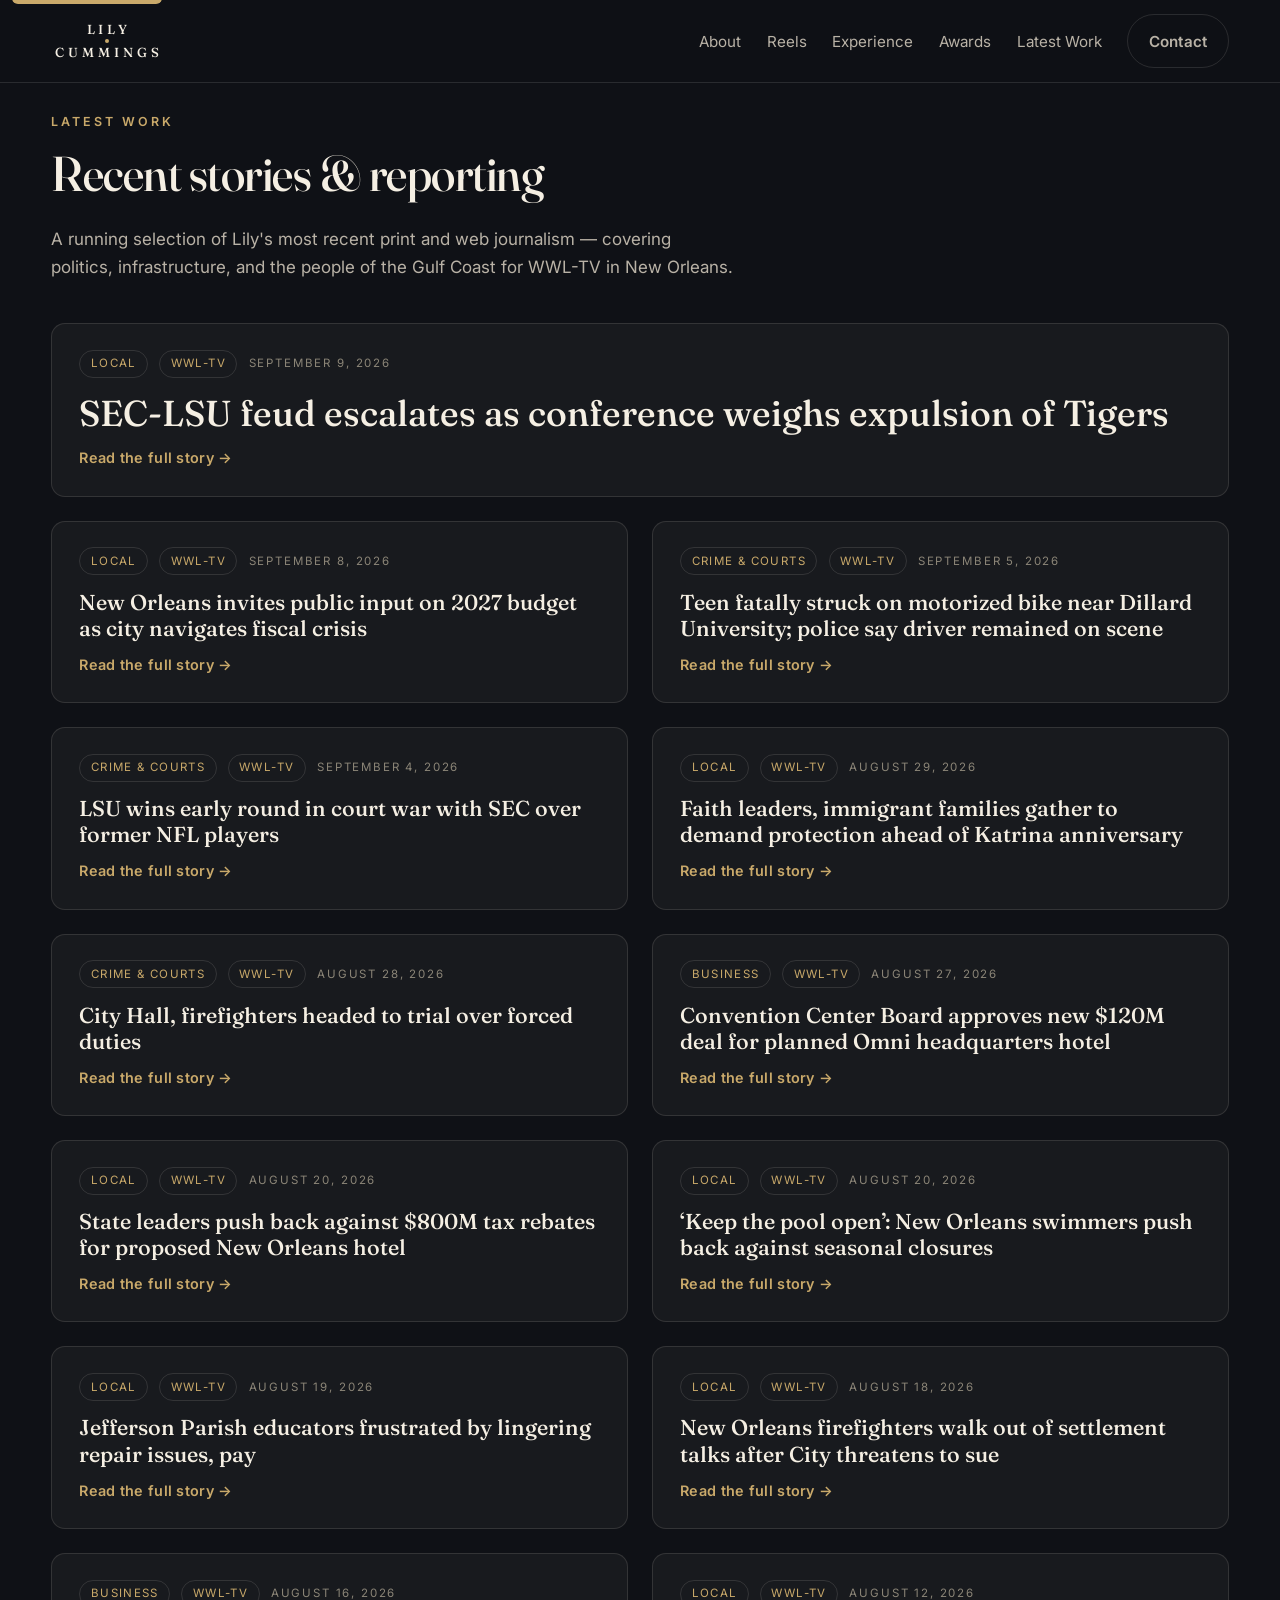
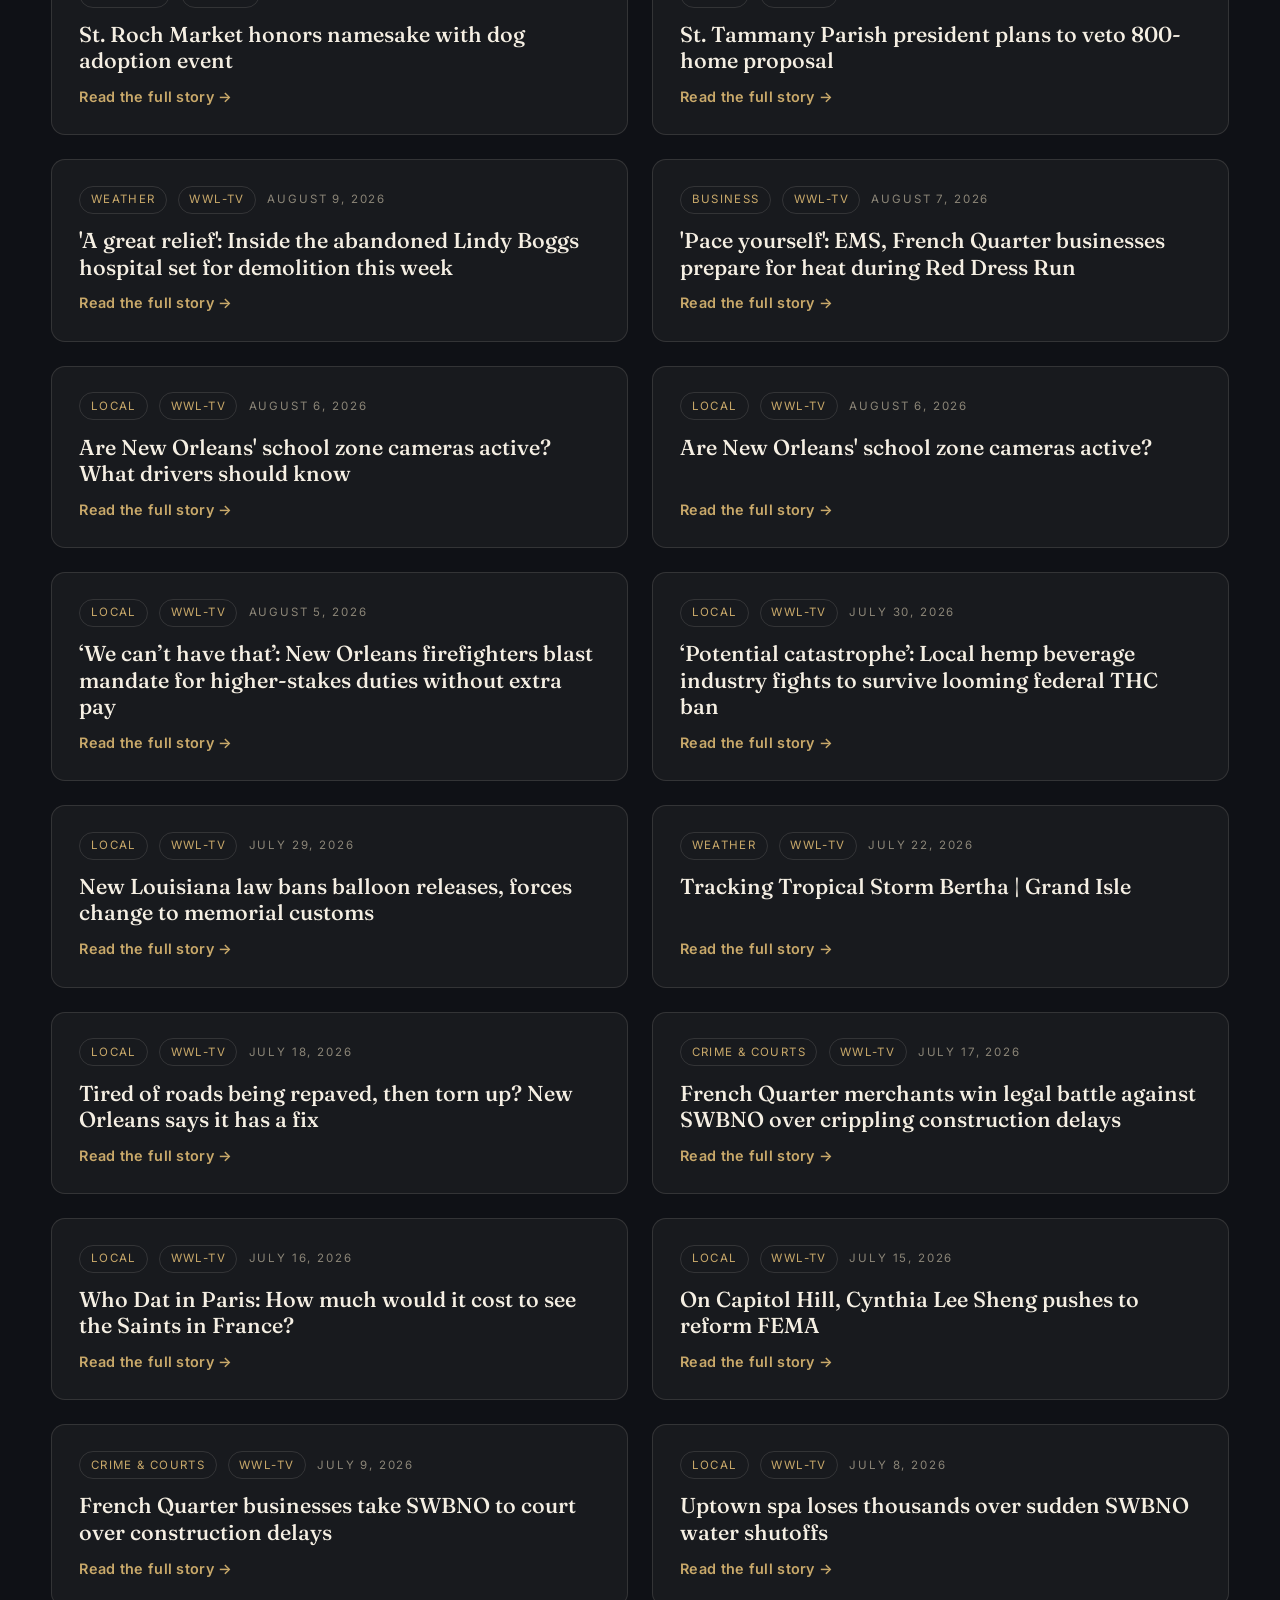
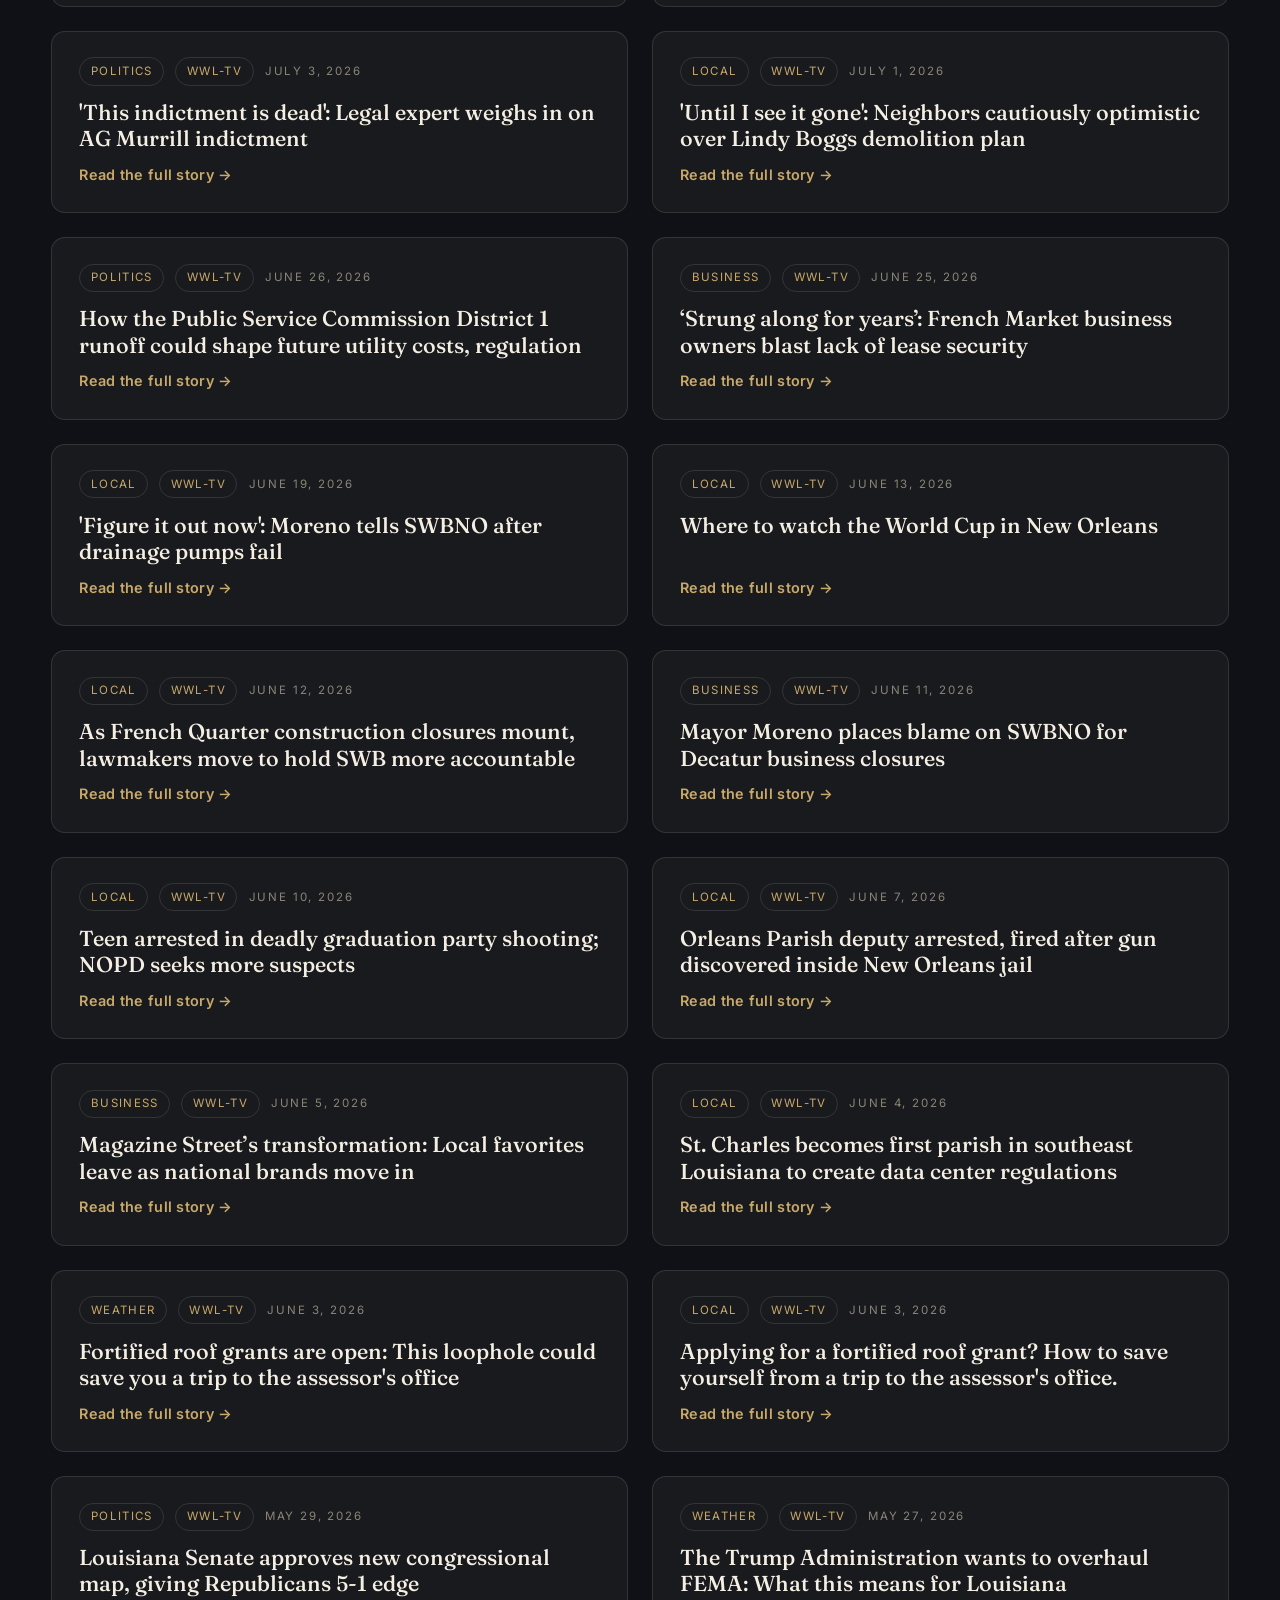
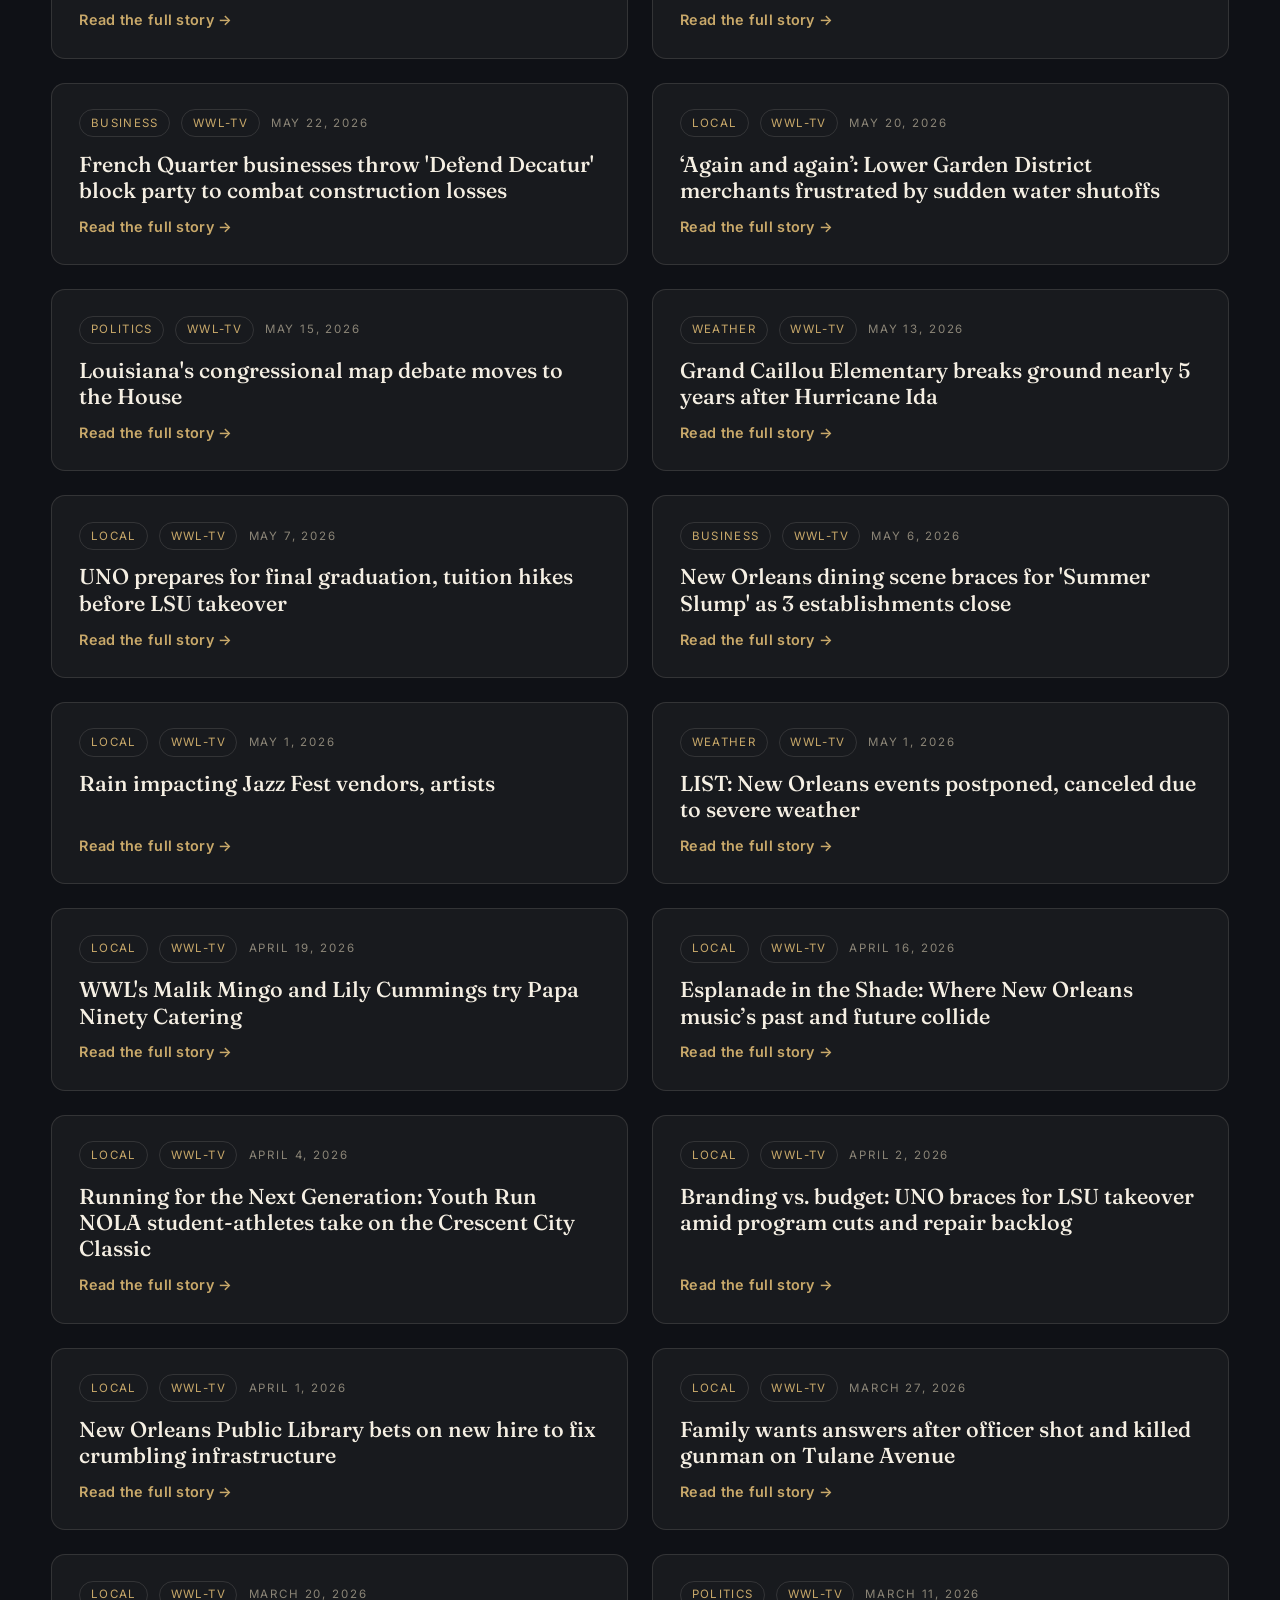
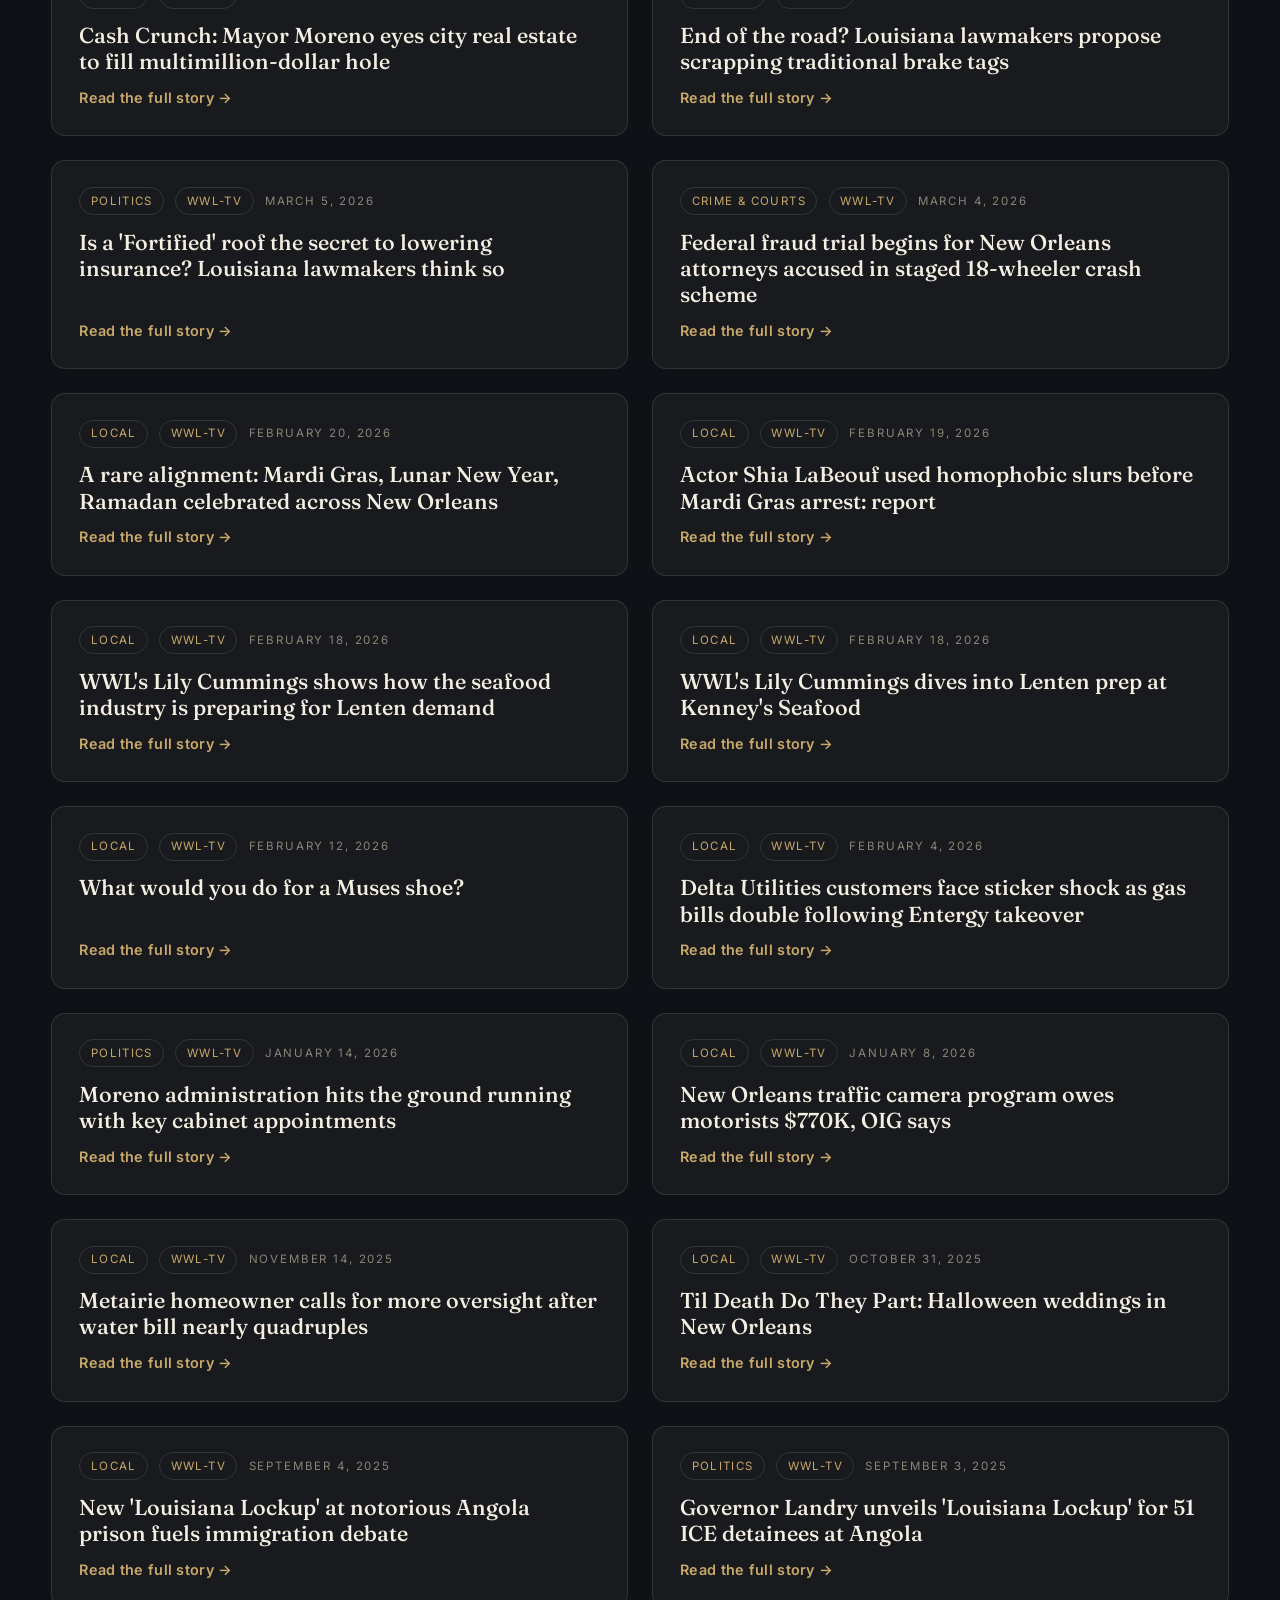
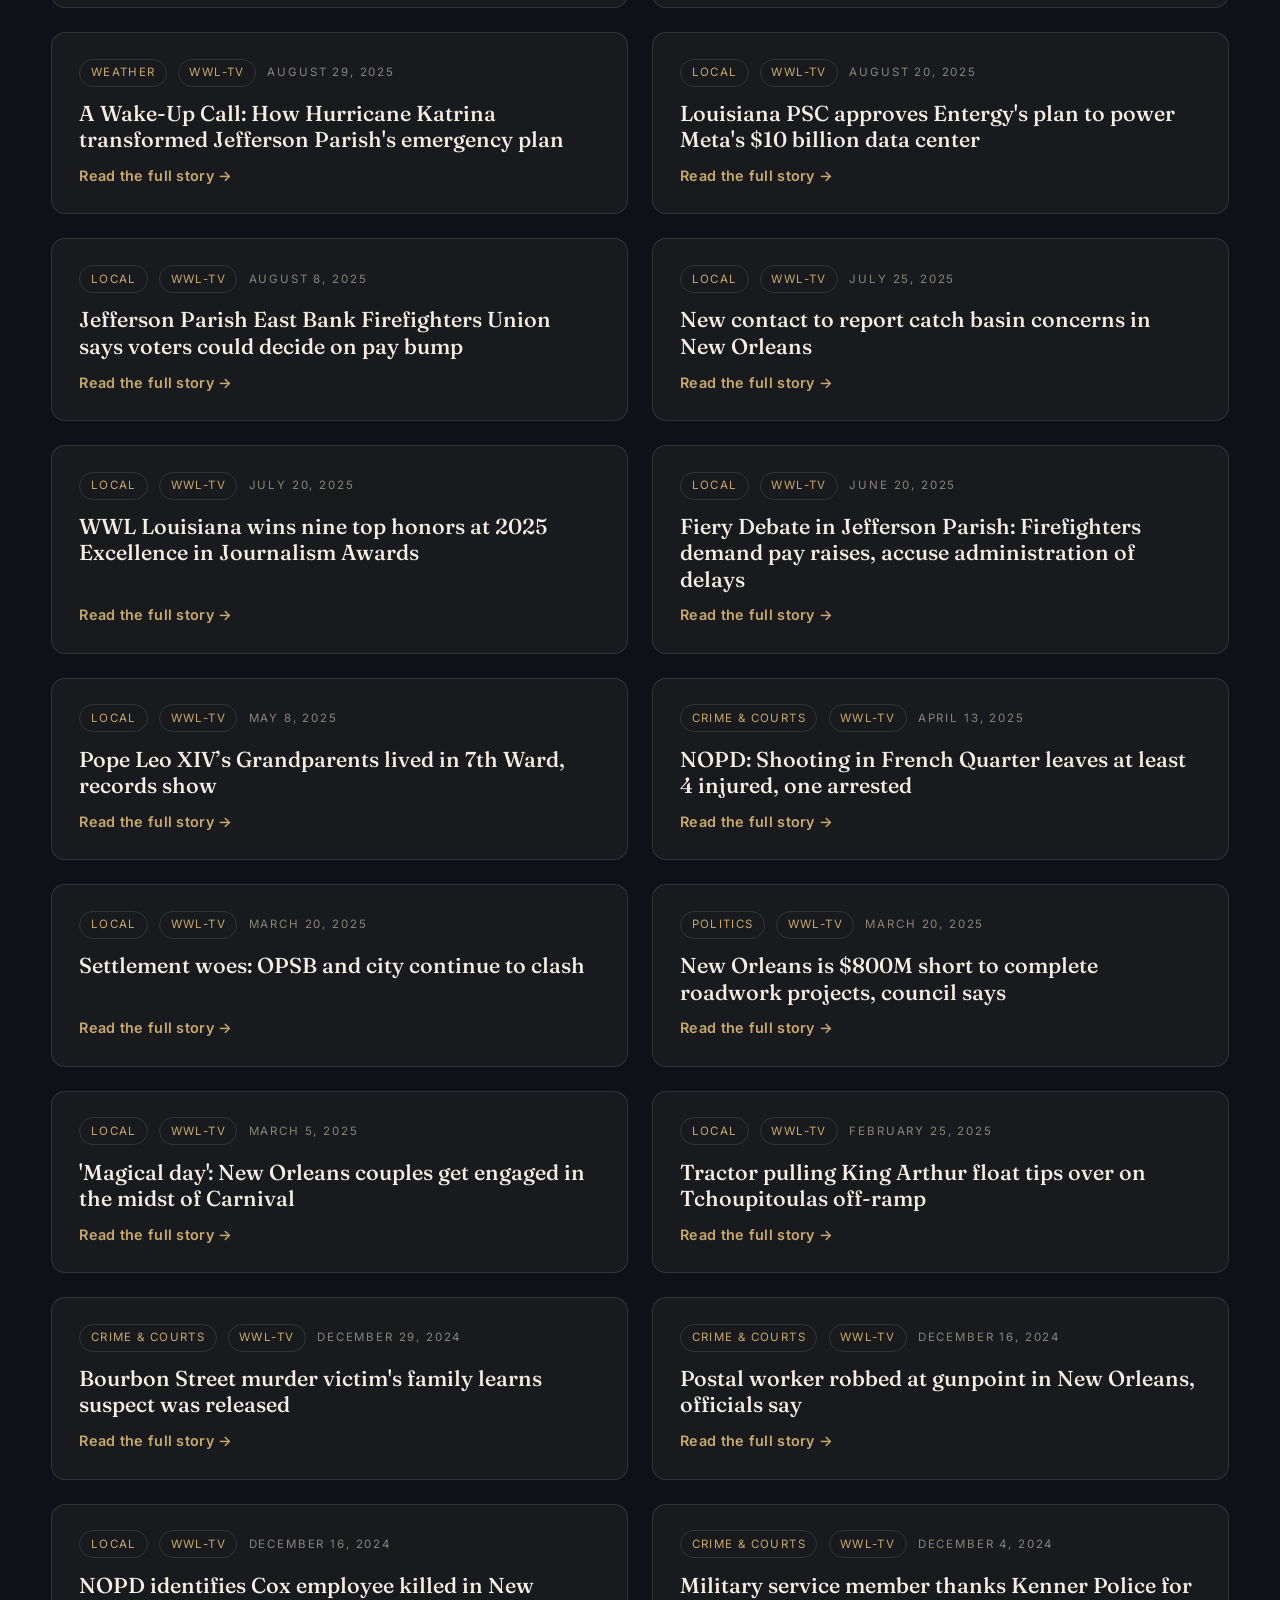
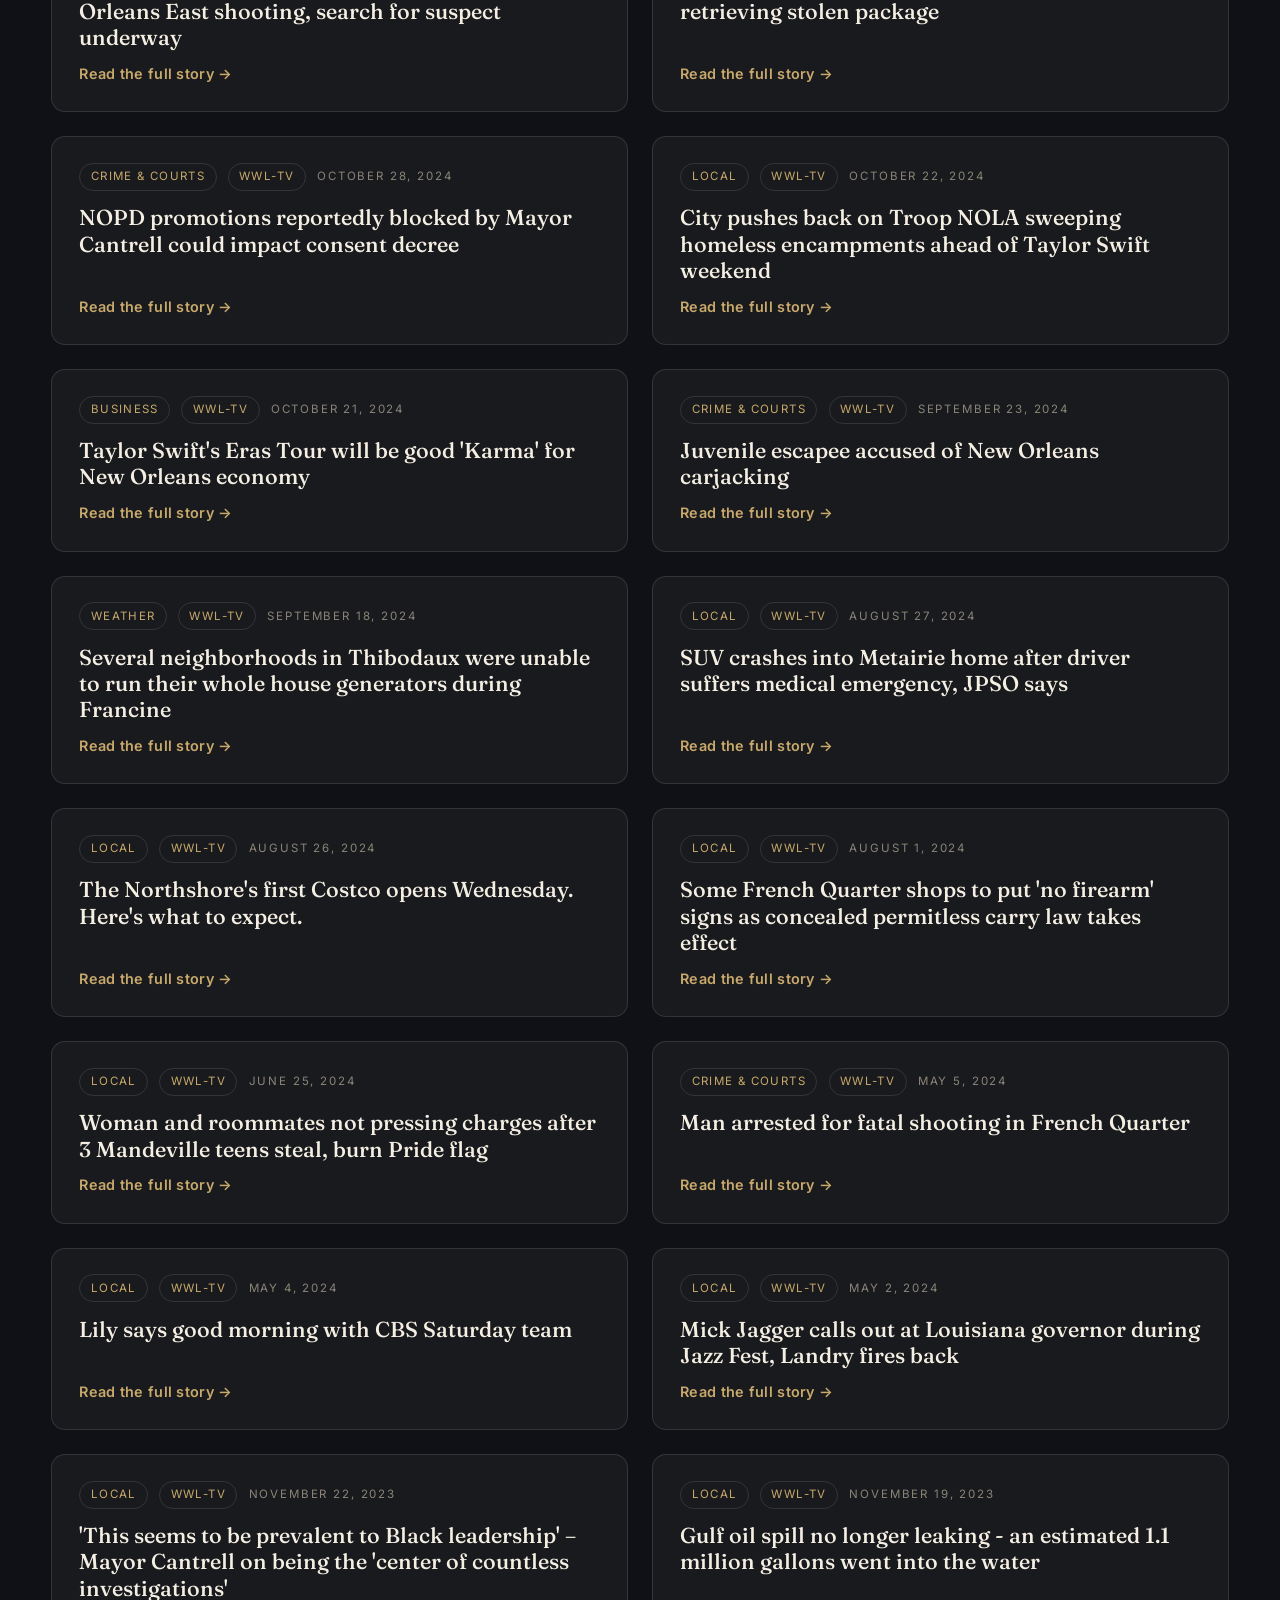
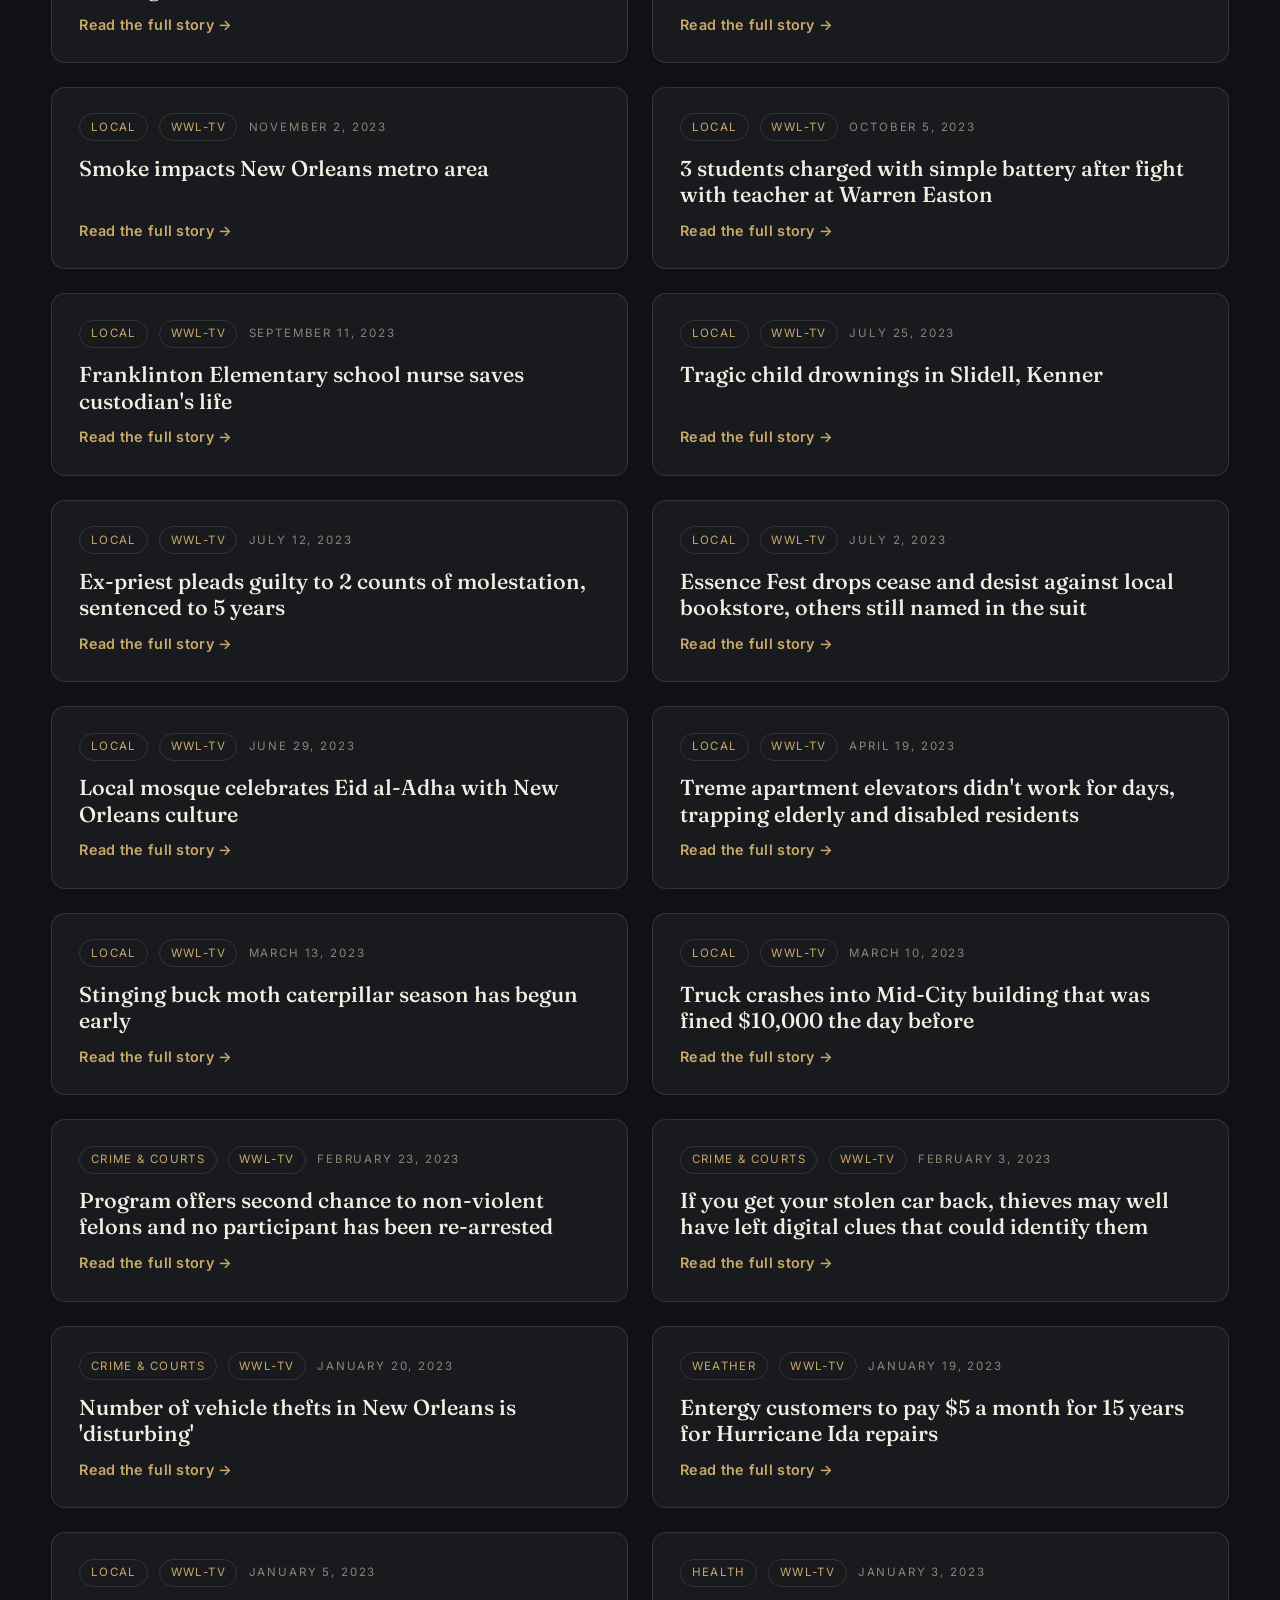
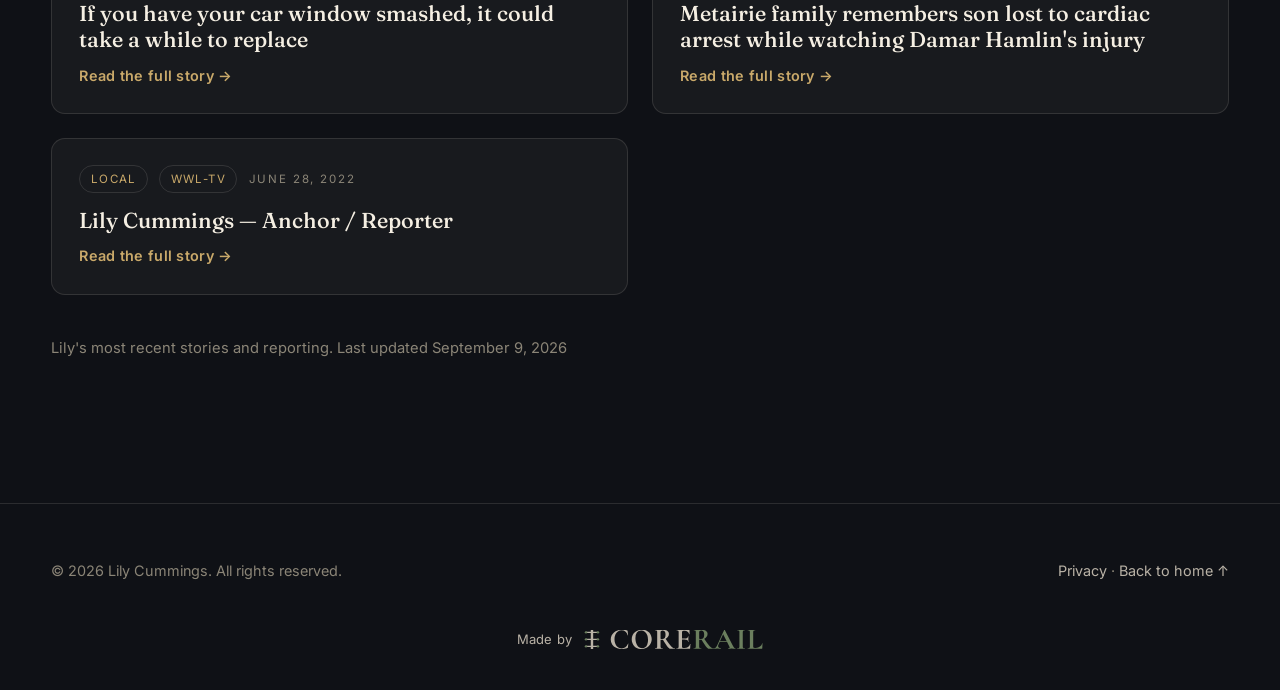
==== commit 2fa8ca6c: "Auto-update Latest Work (2026-09-09)" ====
--- a/latest-work.html
+++ b/latest-work.html
@@ -68,6 +68,14 @@
         <div class="stories">
           <article class="story story--feature">
             <div class="story__meta">
+              <span class="story__source story__beat">Local</span><span class="story__source">WWL-TV</span><span class="story__date">September 9, 2026</span>
+            </div>
+            <h3><a href="https://www.wwltv.com/article/sports/ncaa/lsu/sec-lsu-feud-escalates-as-conference-weighs-expulsion-of-tigers/289-7bb650ad-a1d2-4490-9f94-a6a807f39cea" target="_blank" rel="noopener">SEC-LSU feud escalates as conference weighs expulsion of Tigers</a></h3>
+            <a class="story__link" href="https://www.wwltv.com/article/sports/ncaa/lsu/sec-lsu-feud-escalates-as-conference-weighs-expulsion-of-tigers/289-7bb650ad-a1d2-4490-9f94-a6a807f39cea" target="_blank" rel="noopener">Read the full story &rarr;</a>
+          </article>
+
+          <article class="story">
+            <div class="story__meta">
               <span class="story__source story__beat">Local</span><span class="story__source">WWL-TV</span><span class="story__date">September 8, 2026</span>
             </div>
             <h3><a href="https://www.wwltv.com/article/news/local/orleans/new-orleans-invites-public-input-on-2027-budget-as-city-navigates-fiscal-crisis/289-18c8d0cf-7a80-41f3-bfb0-6159ee8dee03" target="_blank" rel="noopener">New Orleans invites public input on 2027 budget as city navigates fiscal crisis</a></h3>
@@ -188,6 +196,14 @@
 
           <article class="story">
             <div class="story__meta">
+              <span class="story__source story__beat">Local</span><span class="story__source">WWL-TV</span><span class="story__date">August 6, 2026</span>
+            </div>
+            <h3><a href="https://www.wwltv.com/video/syndication/mobile-auto/are-new-orleans-school-zone-cameras-active/289-fc0cc75c-158d-4f6b-99d2-3747b7caa8f3" target="_blank" rel="noopener">Are New Orleans' school zone cameras active?</a></h3>
+            <a class="story__link" href="https://www.wwltv.com/video/syndication/mobile-auto/are-new-orleans-school-zone-cameras-active/289-fc0cc75c-158d-4f6b-99d2-3747b7caa8f3" target="_blank" rel="noopener">Read the full story &rarr;</a>
+          </article>
+
+          <article class="story">
+            <div class="story__meta">
               <span class="story__source story__beat">Local</span><span class="story__source">WWL-TV</span><span class="story__date">August 5, 2026</span>
             </div>
             <h3><a href="https://www.wwltv.com/article/news/local/orleans/we-cant-have-that-new-orleans-firefighters-blast-mandate-for-higher-stakes-duties-without-extra-pay/289-eaf182b4-34d5-44ba-ba71-17ba2bb3b8fd" target="_blank" rel="noopener">‘We can’t have that’: New Orleans firefighters blast mandate for higher-stakes duties without extra pay</a></h3>
@@ -836,6 +852,14 @@
 
           <article class="story">
             <div class="story__meta">
+              <span class="story__source story__beat">Crime &amp; Courts</span><span class="story__source">WWL-TV</span><span class="story__date">May 5, 2024</span>
+            </div>
+            <h3><a href="https://www.wwltv.com/article/news/crime/man-shot-killed-in-french-quarter/289-3c545595-c36a-4258-9087-a3b2e176294d" target="_blank" rel="noopener">Man arrested for fatal shooting in French Quarter</a></h3>
+            <a class="story__link" href="https://www.wwltv.com/article/news/crime/man-shot-killed-in-french-quarter/289-3c545595-c36a-4258-9087-a3b2e176294d" target="_blank" rel="noopener">Read the full story &rarr;</a>
+          </article>
+
+          <article class="story">
+            <div class="story__meta">
               <span class="story__source story__beat">Local</span><span class="story__source">WWL-TV</span><span class="story__date">May 4, 2024</span>
             </div>
             <h3><a href="https://www.wwltv.com/video/features/lily-says-good-morning-with-cbs-saturday-team/289-1315e287-4a76-445c-8697-9bb2e09f990d" target="_blank" rel="noopener">Lily says good morning with CBS Saturday team</a></h3>
@@ -1005,7 +1029,7 @@
         <!-- STORIES:END -->
 
         <div class="stories-foot">
-          <p>Lily's most recent stories and reporting. <!-- UPDATED:START -->Last updated September 8, 2026<!-- UPDATED:END --></p>
+          <p>Lily's most recent stories and reporting. <!-- UPDATED:START -->Last updated September 9, 2026<!-- UPDATED:END --></p>
         </div>
       </div>
     </section>
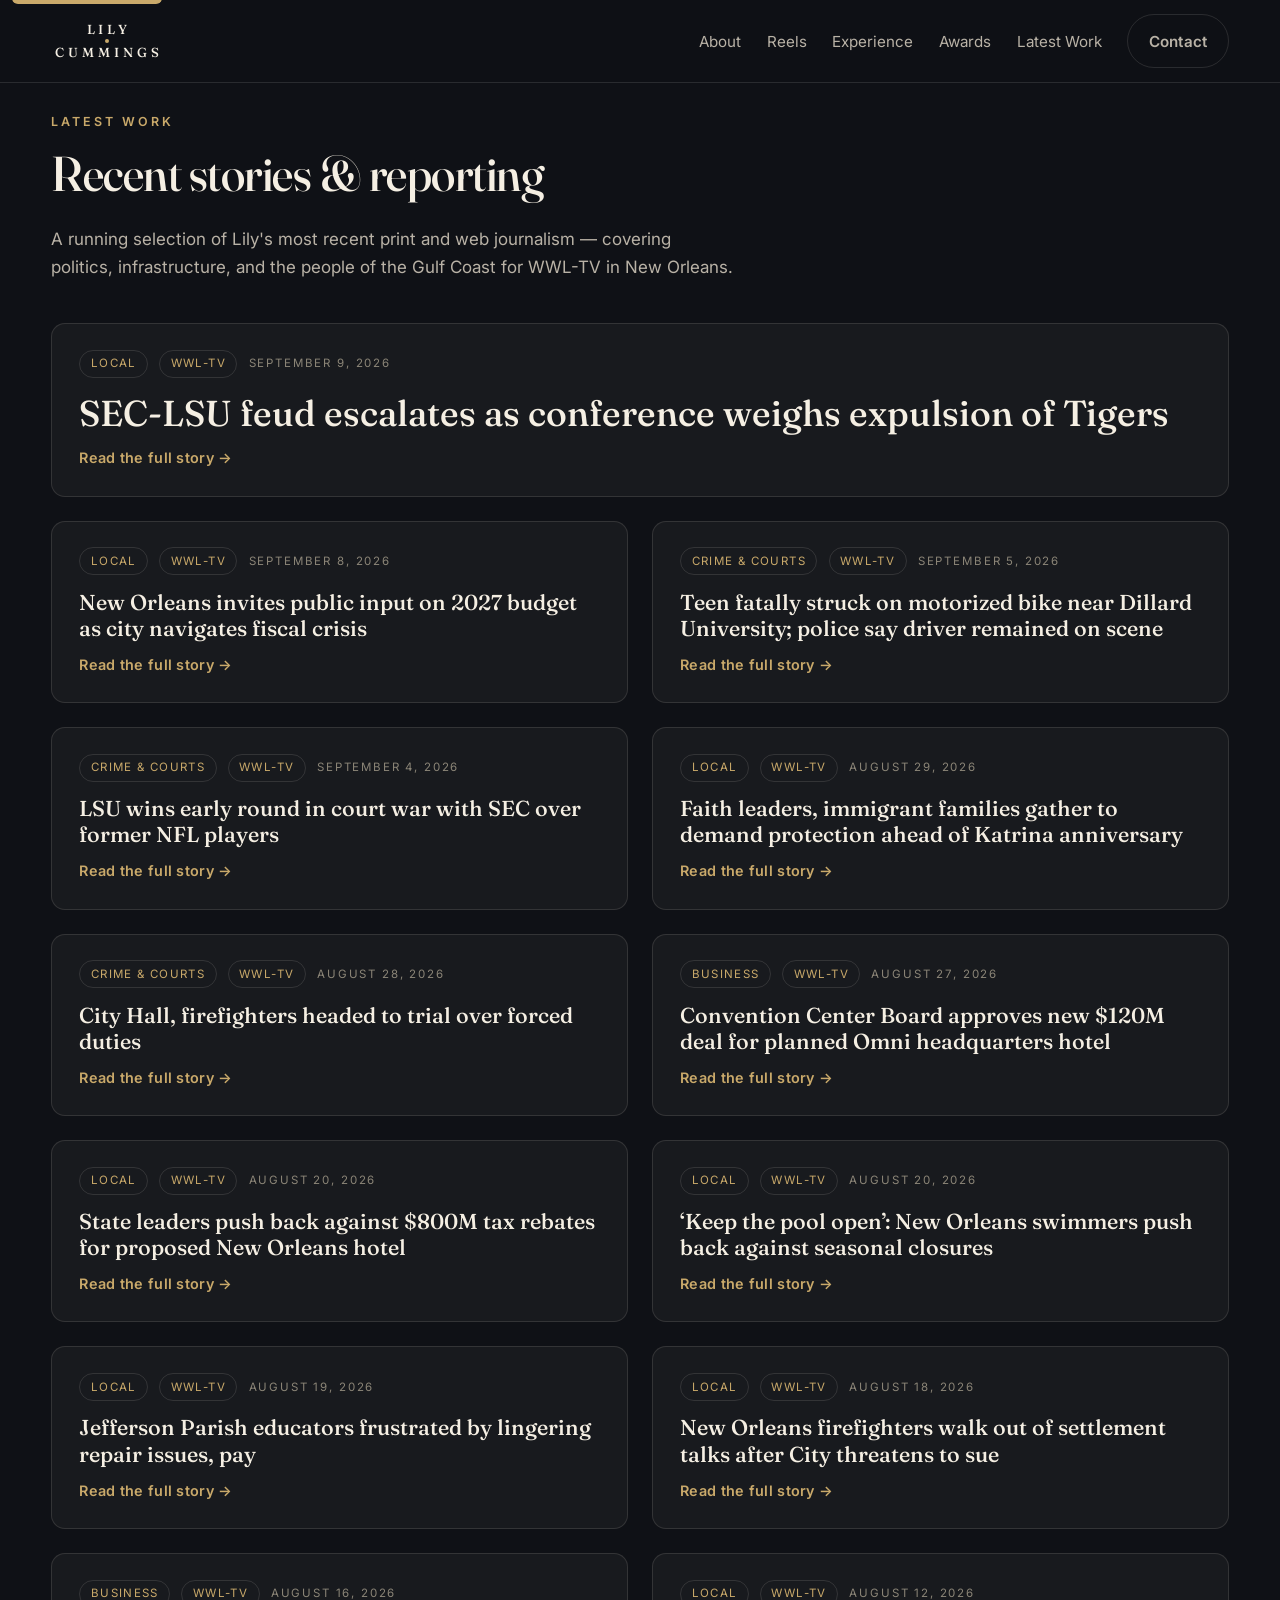
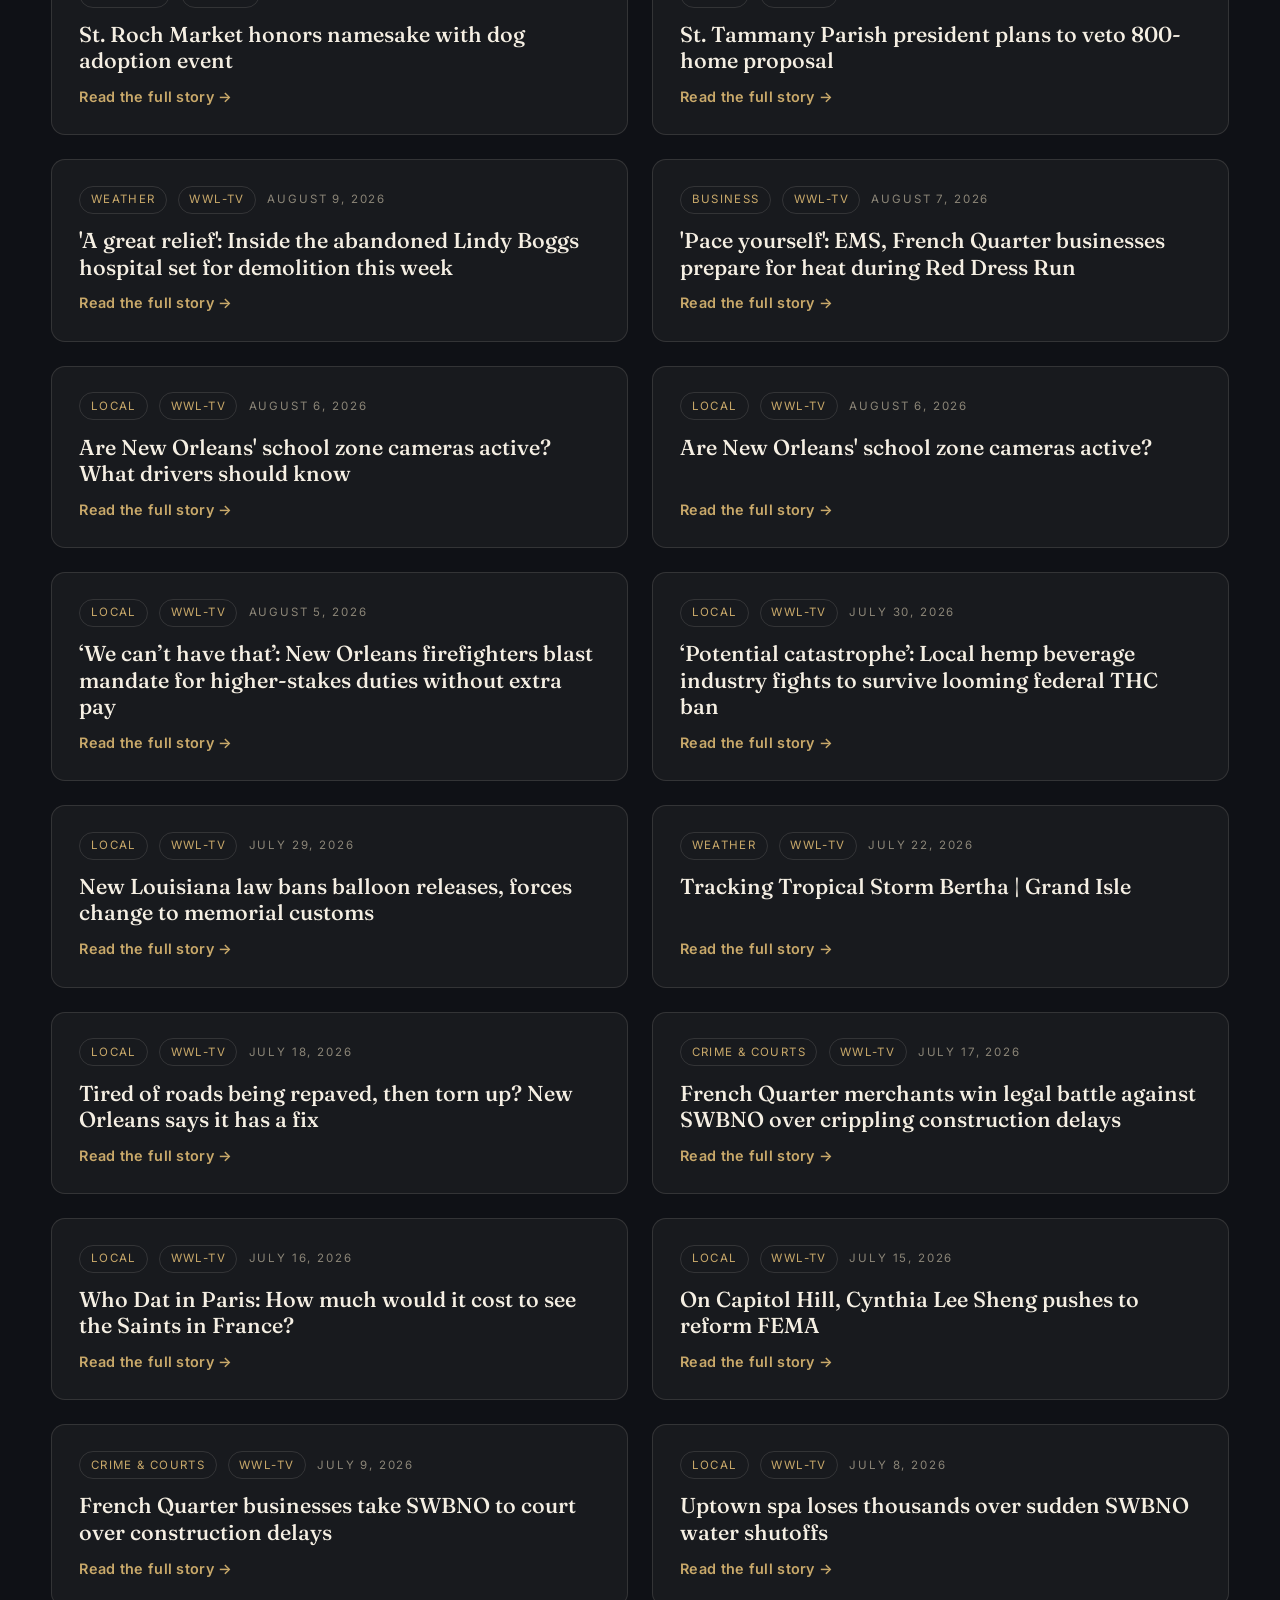
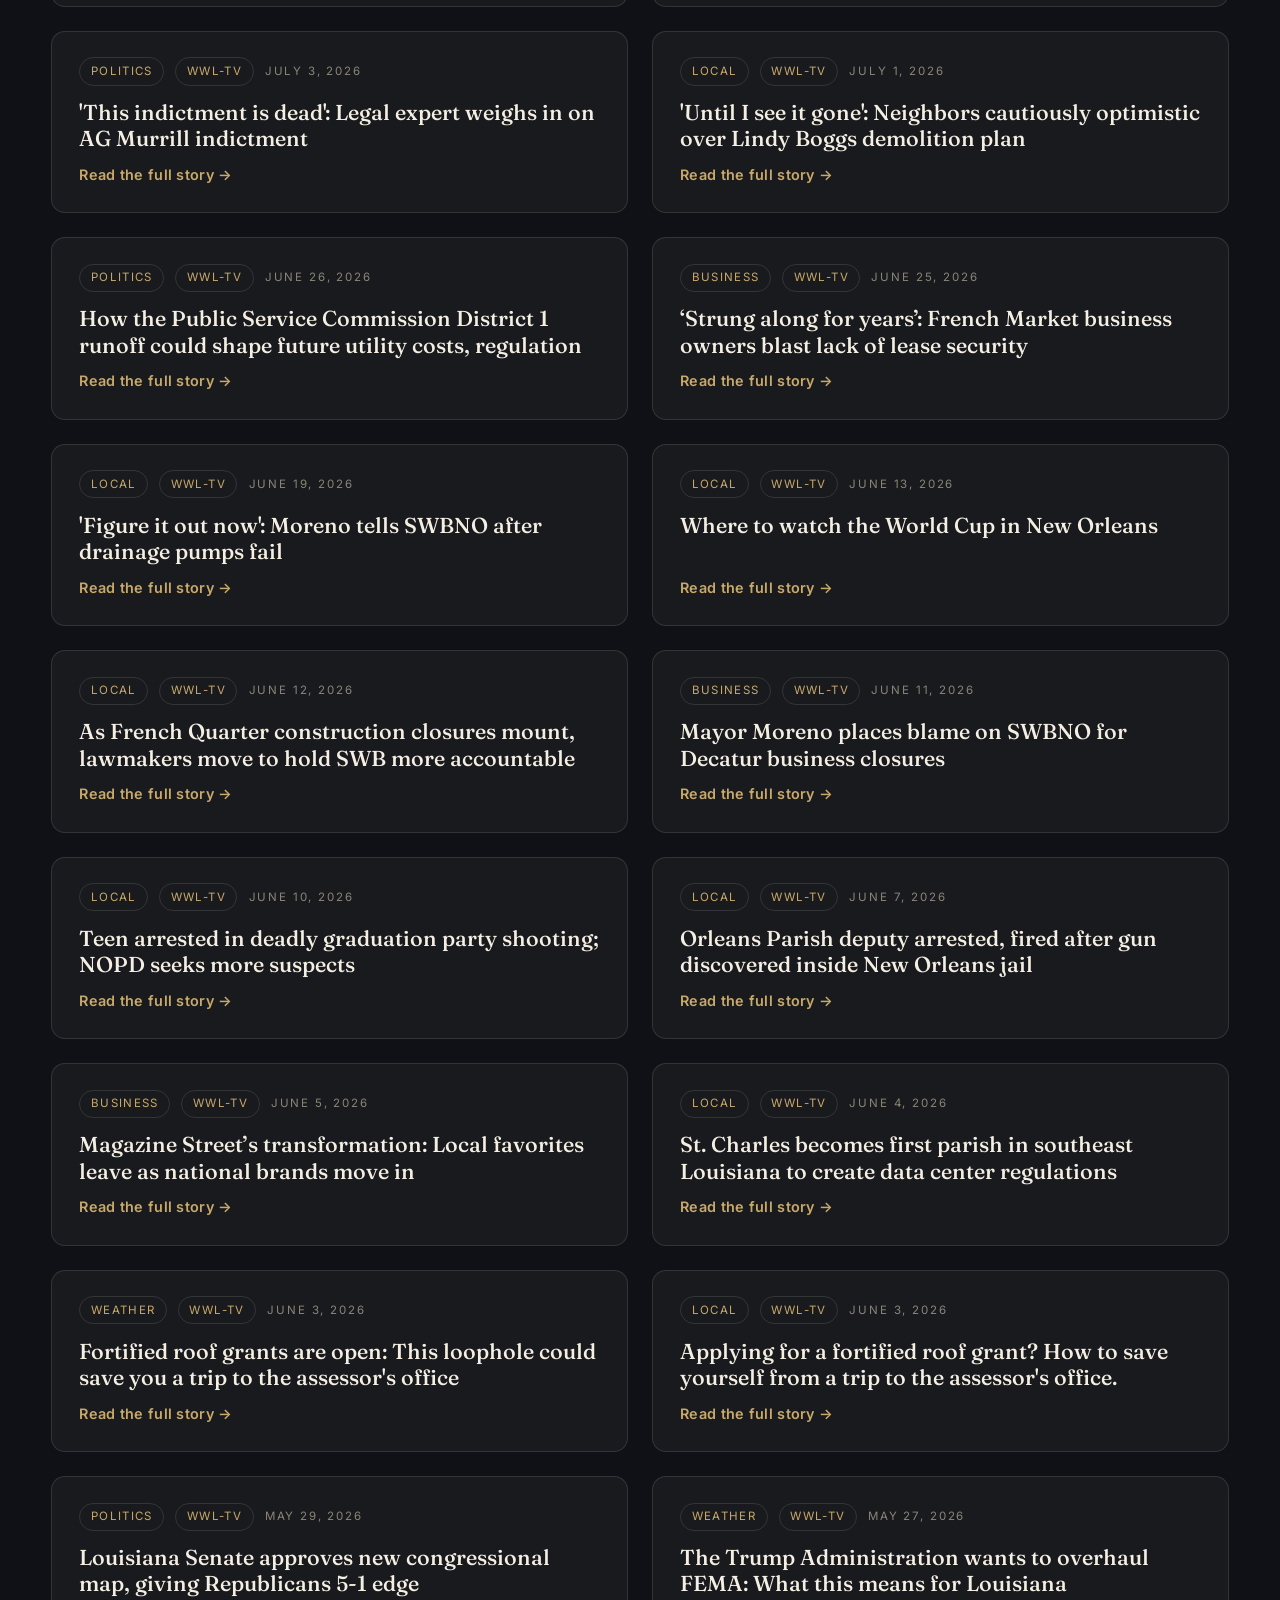
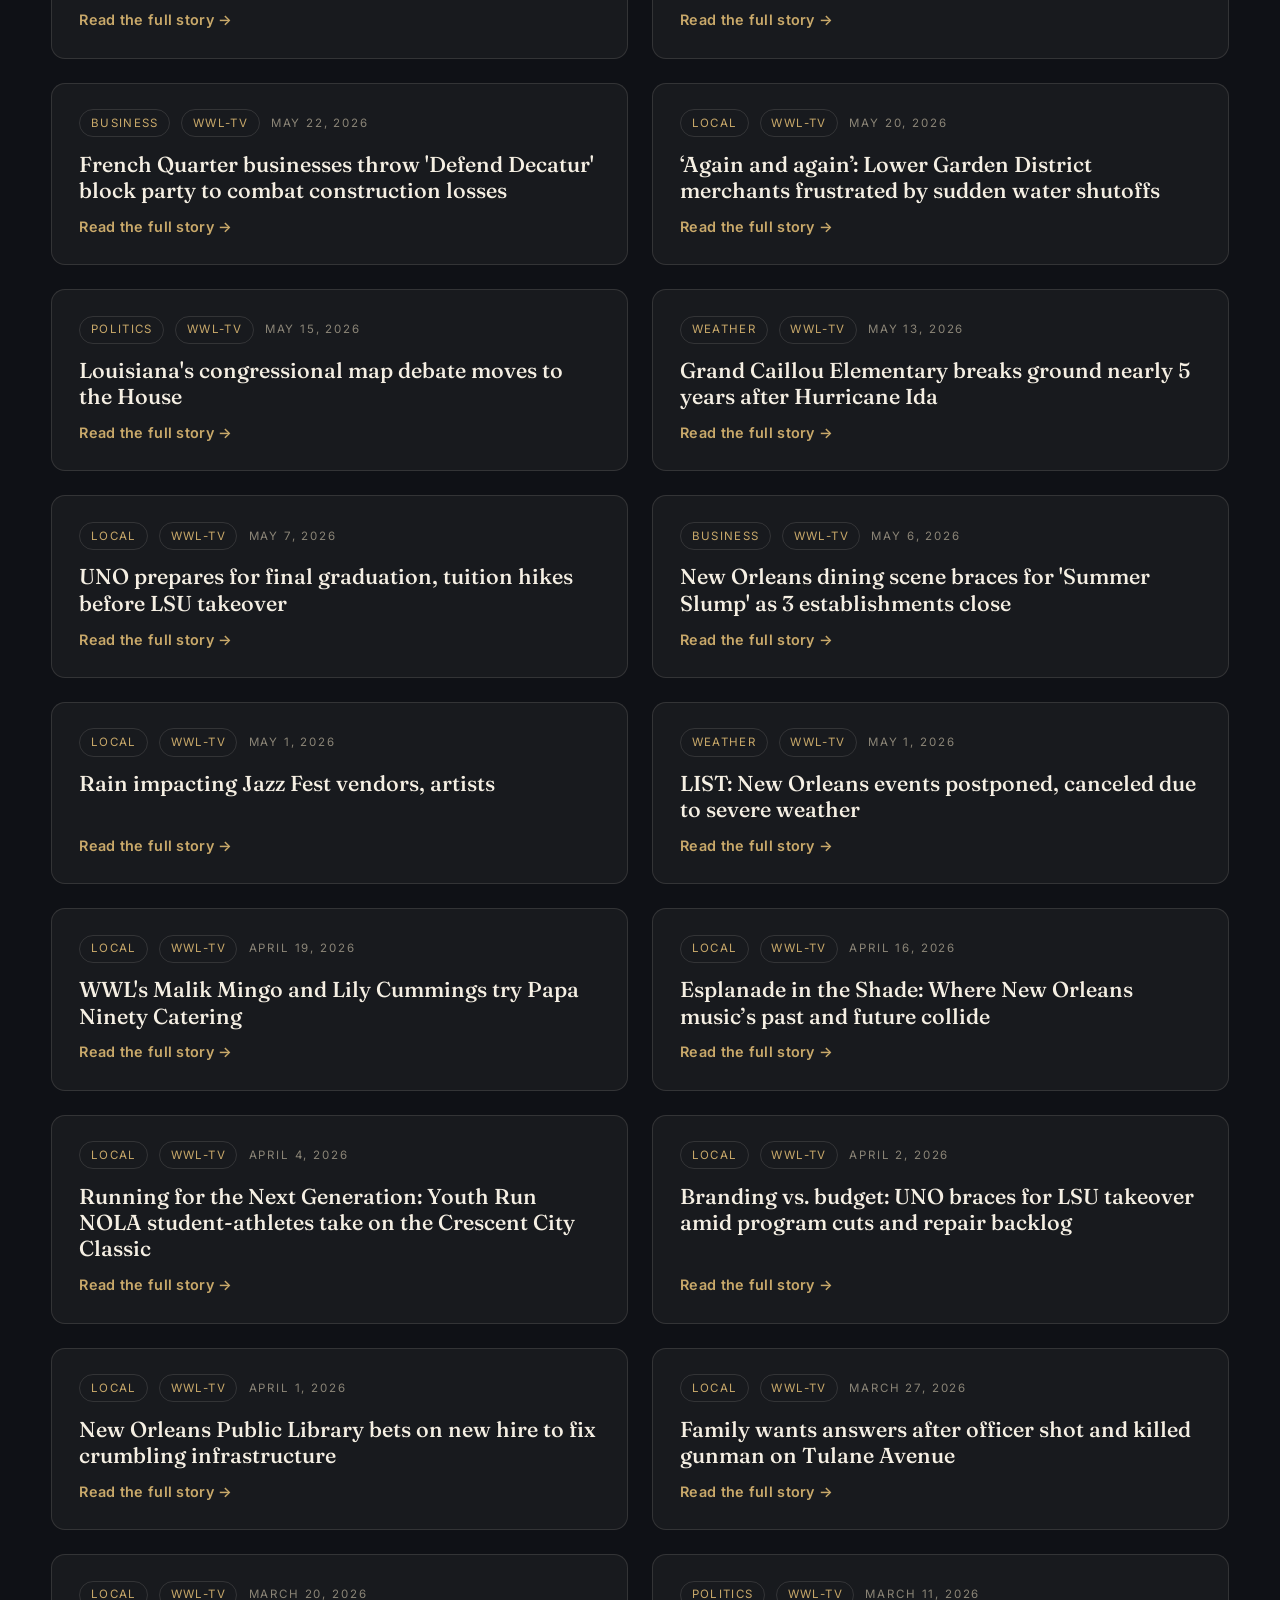
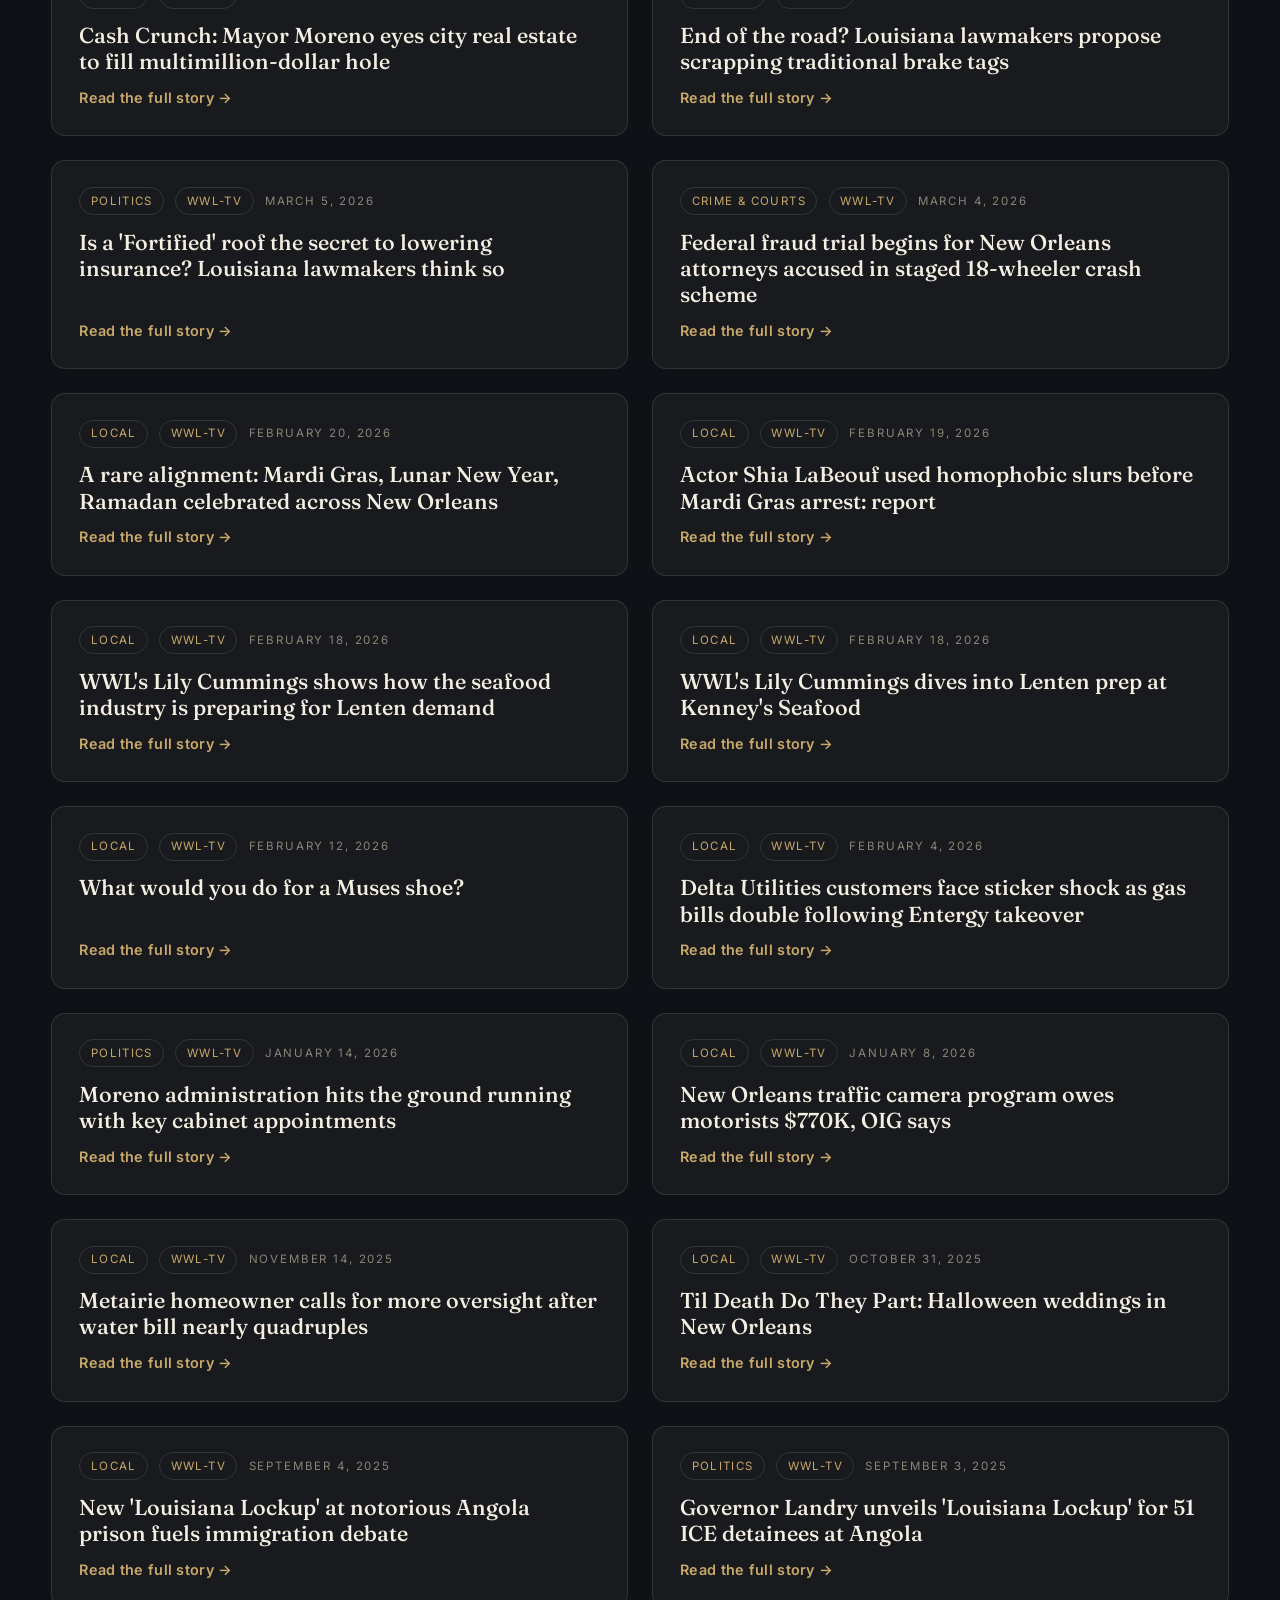
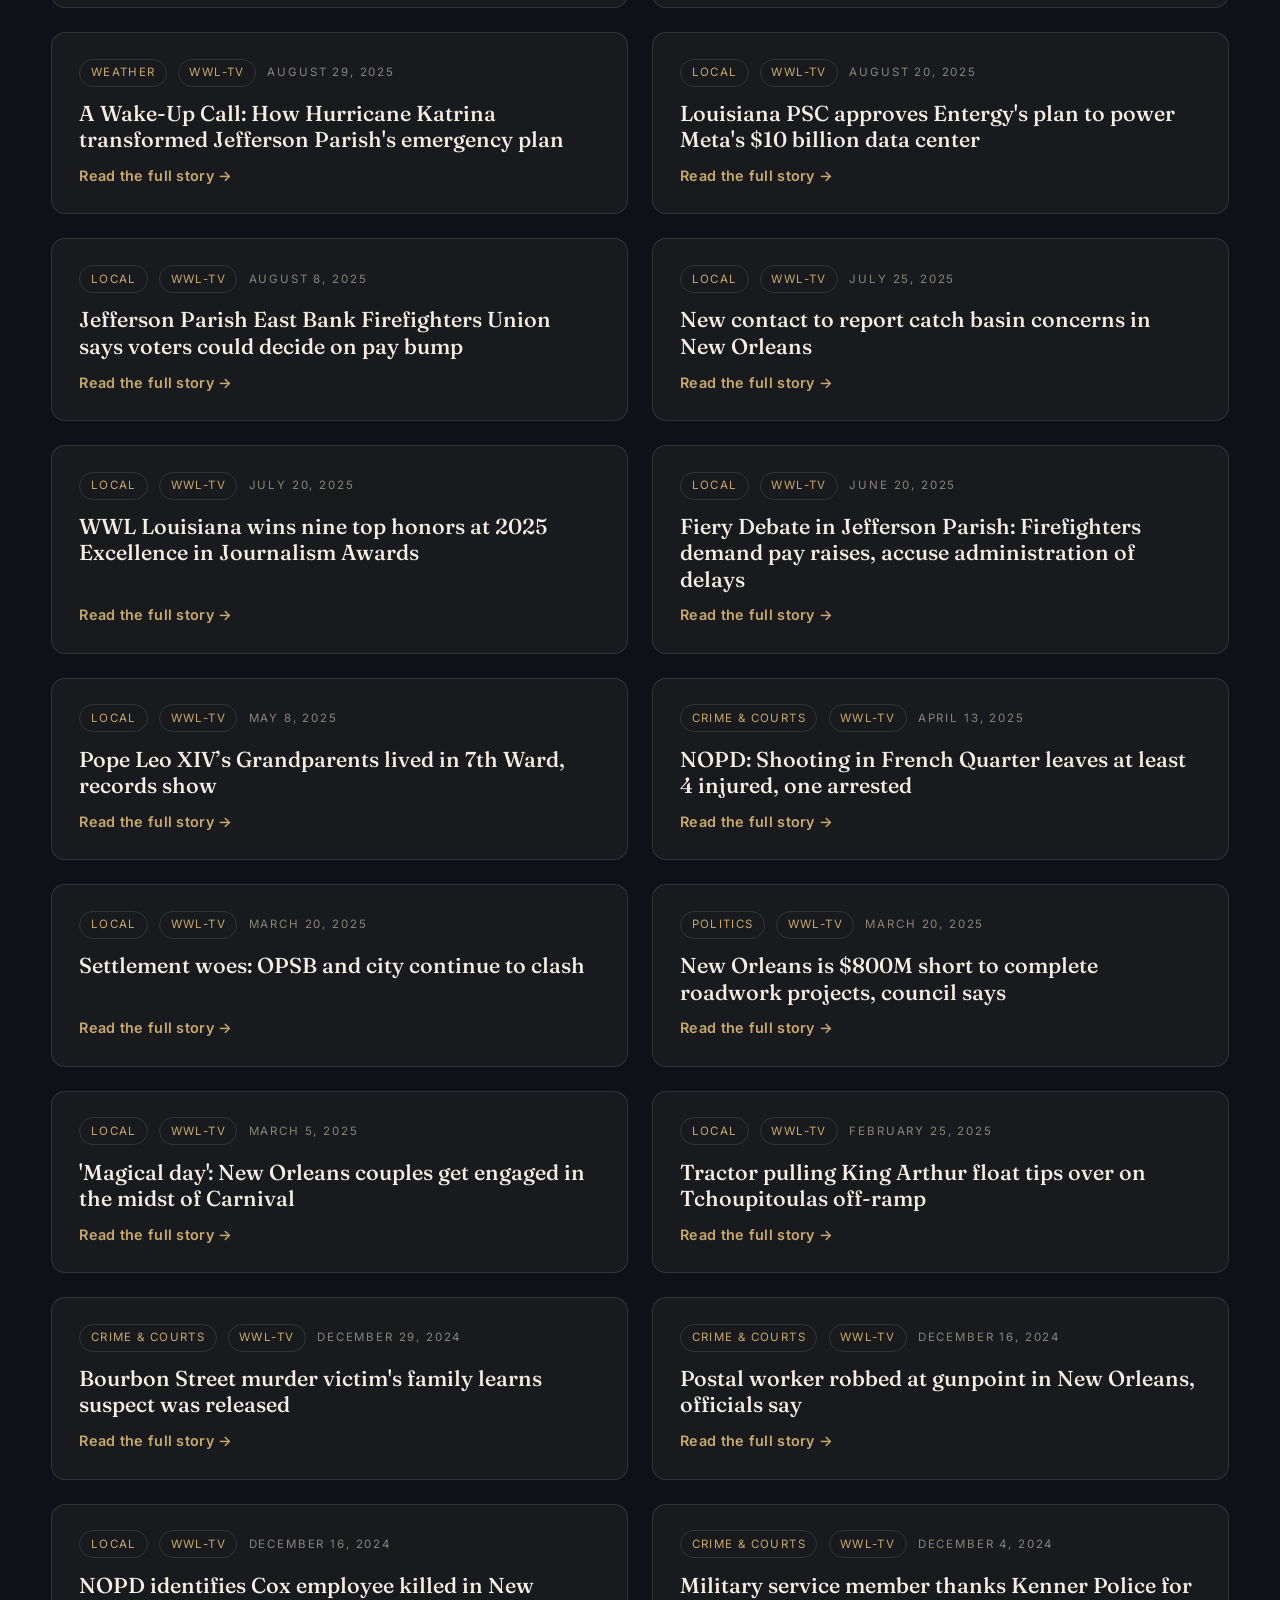
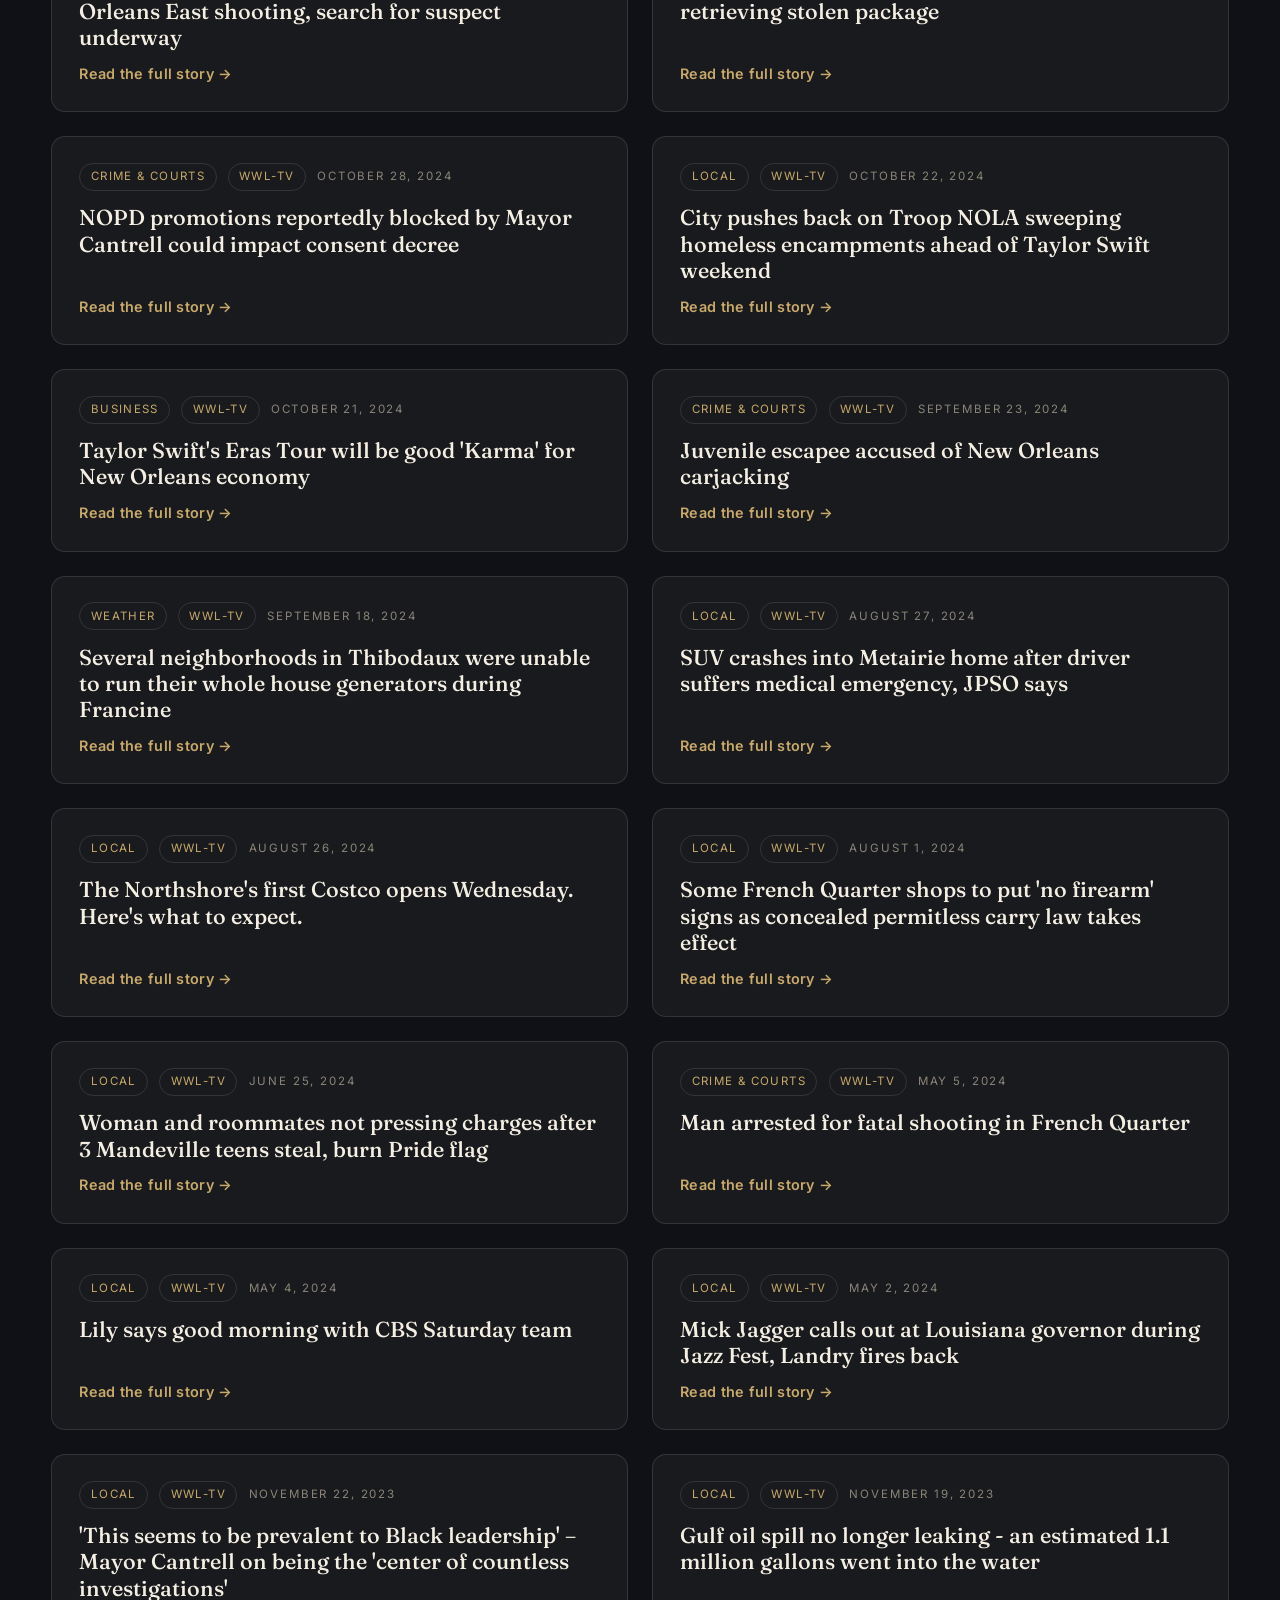
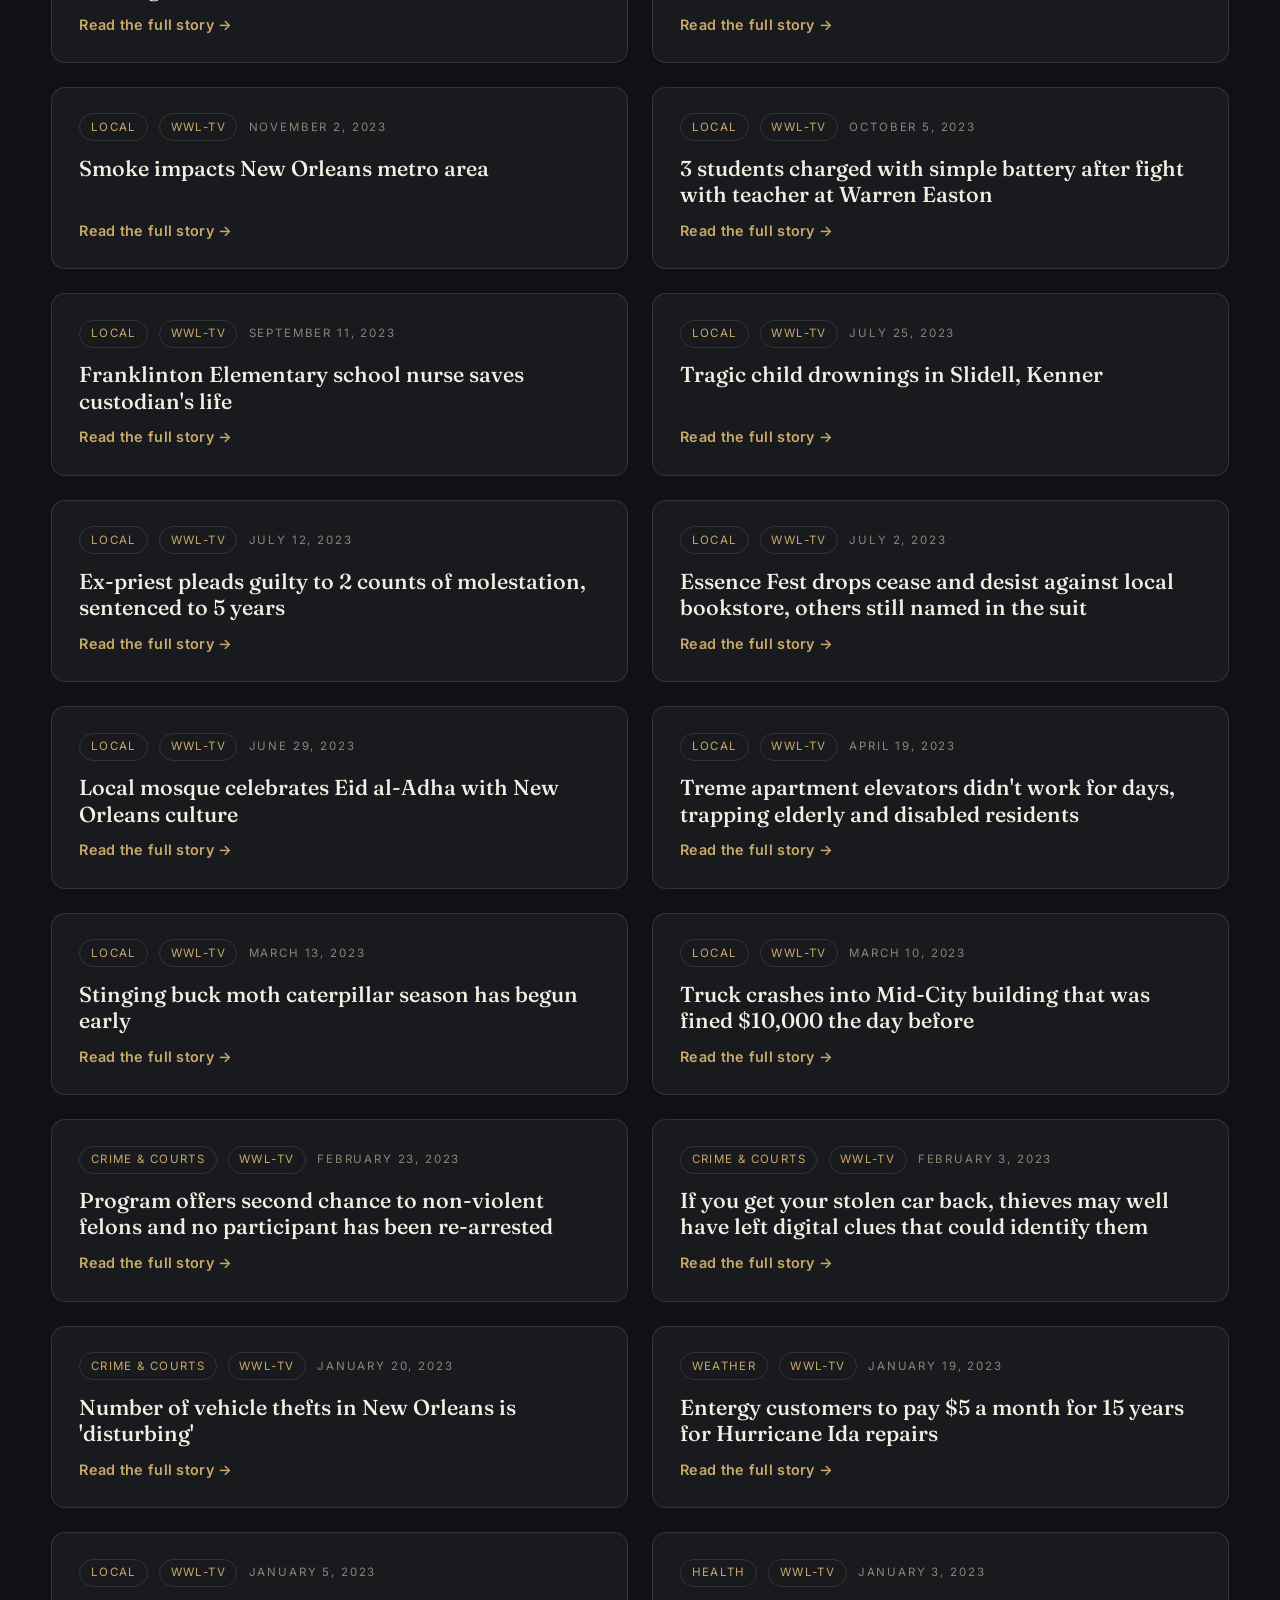
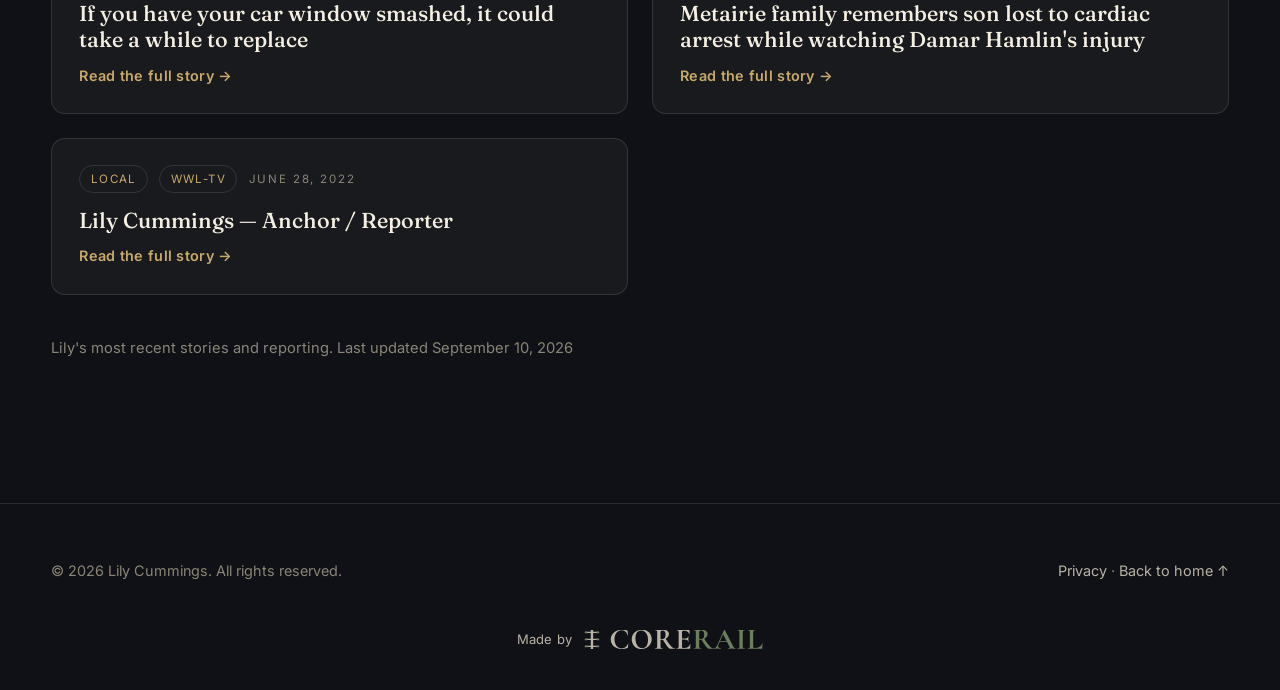
==== commit 548d94b9: "Auto-update Latest Work (2026-09-10)" ====
--- a/latest-work.html
+++ b/latest-work.html
@@ -1029,7 +1029,7 @@
         <!-- STORIES:END -->
 
         <div class="stories-foot">
-          <p>Lily's most recent stories and reporting. <!-- UPDATED:START -->Last updated September 9, 2026<!-- UPDATED:END --></p>
+          <p>Lily's most recent stories and reporting. <!-- UPDATED:START -->Last updated September 10, 2026<!-- UPDATED:END --></p>
         </div>
       </div>
     </section>
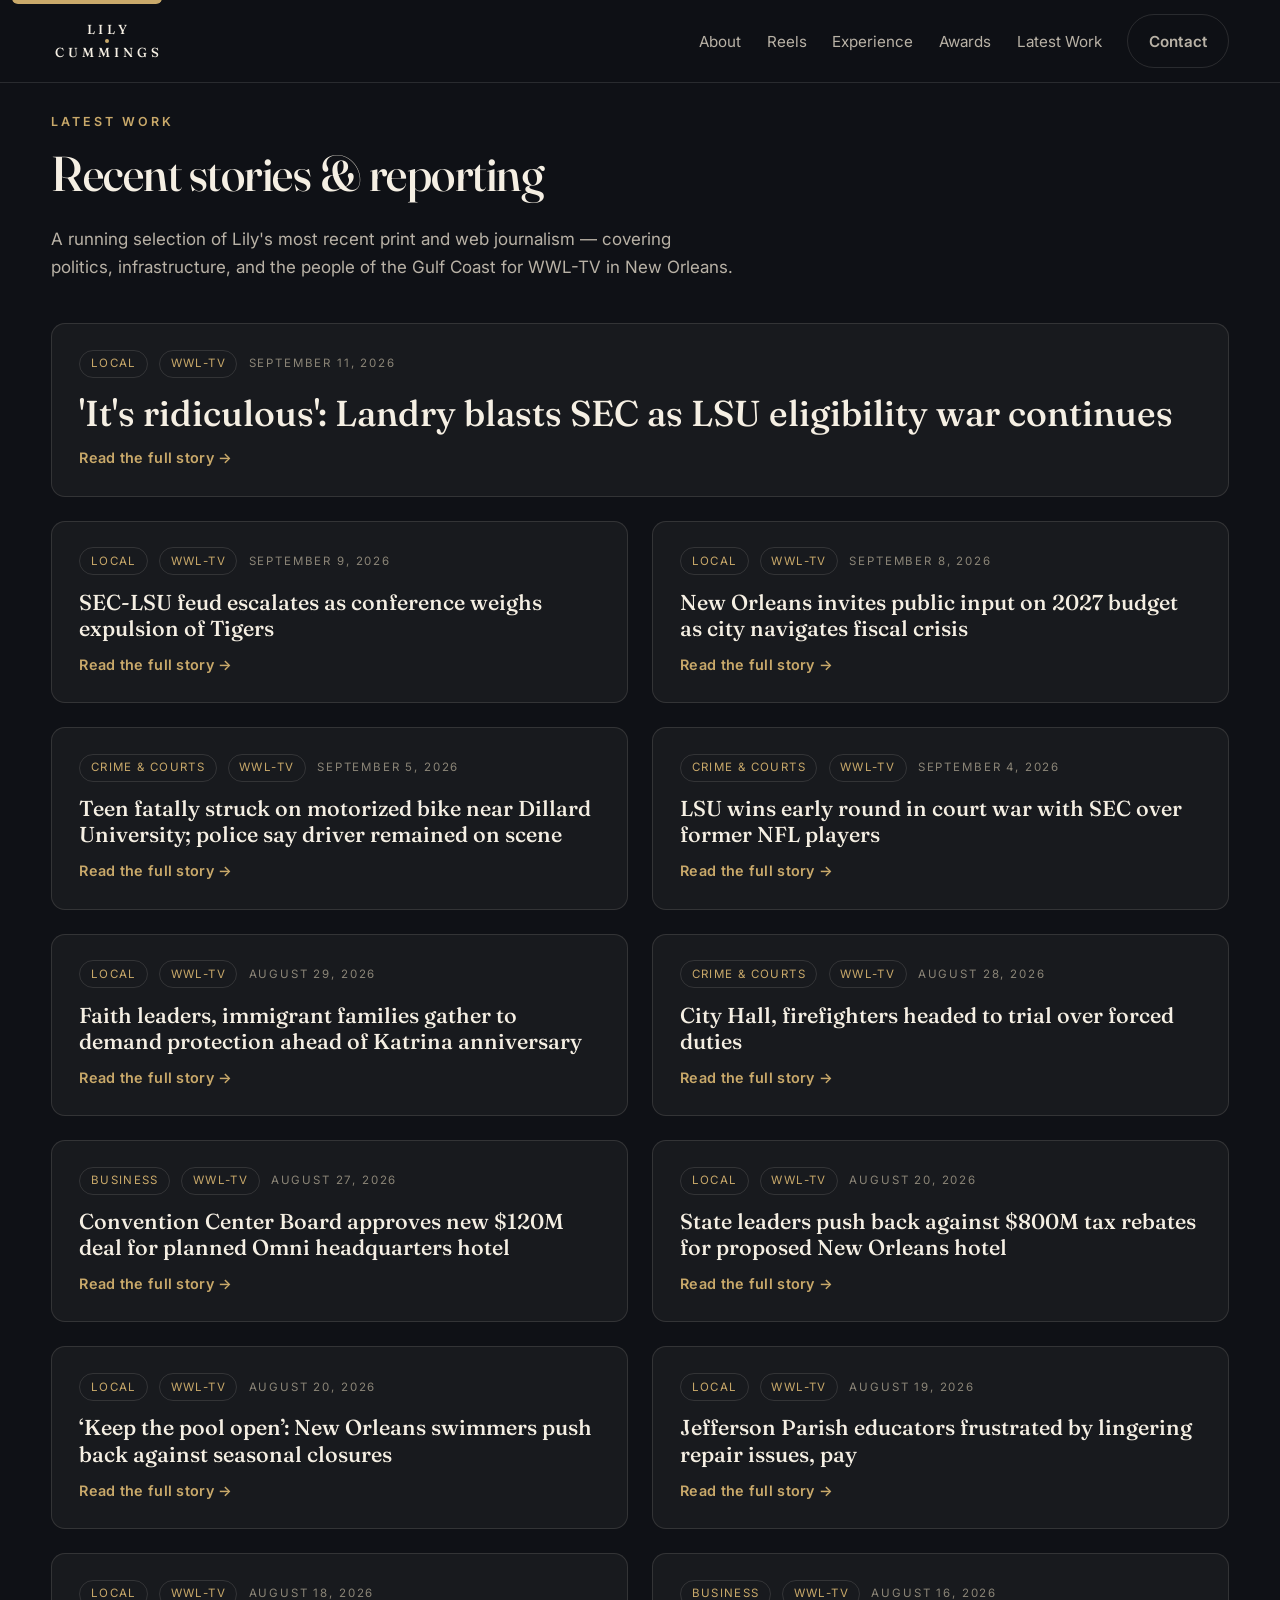
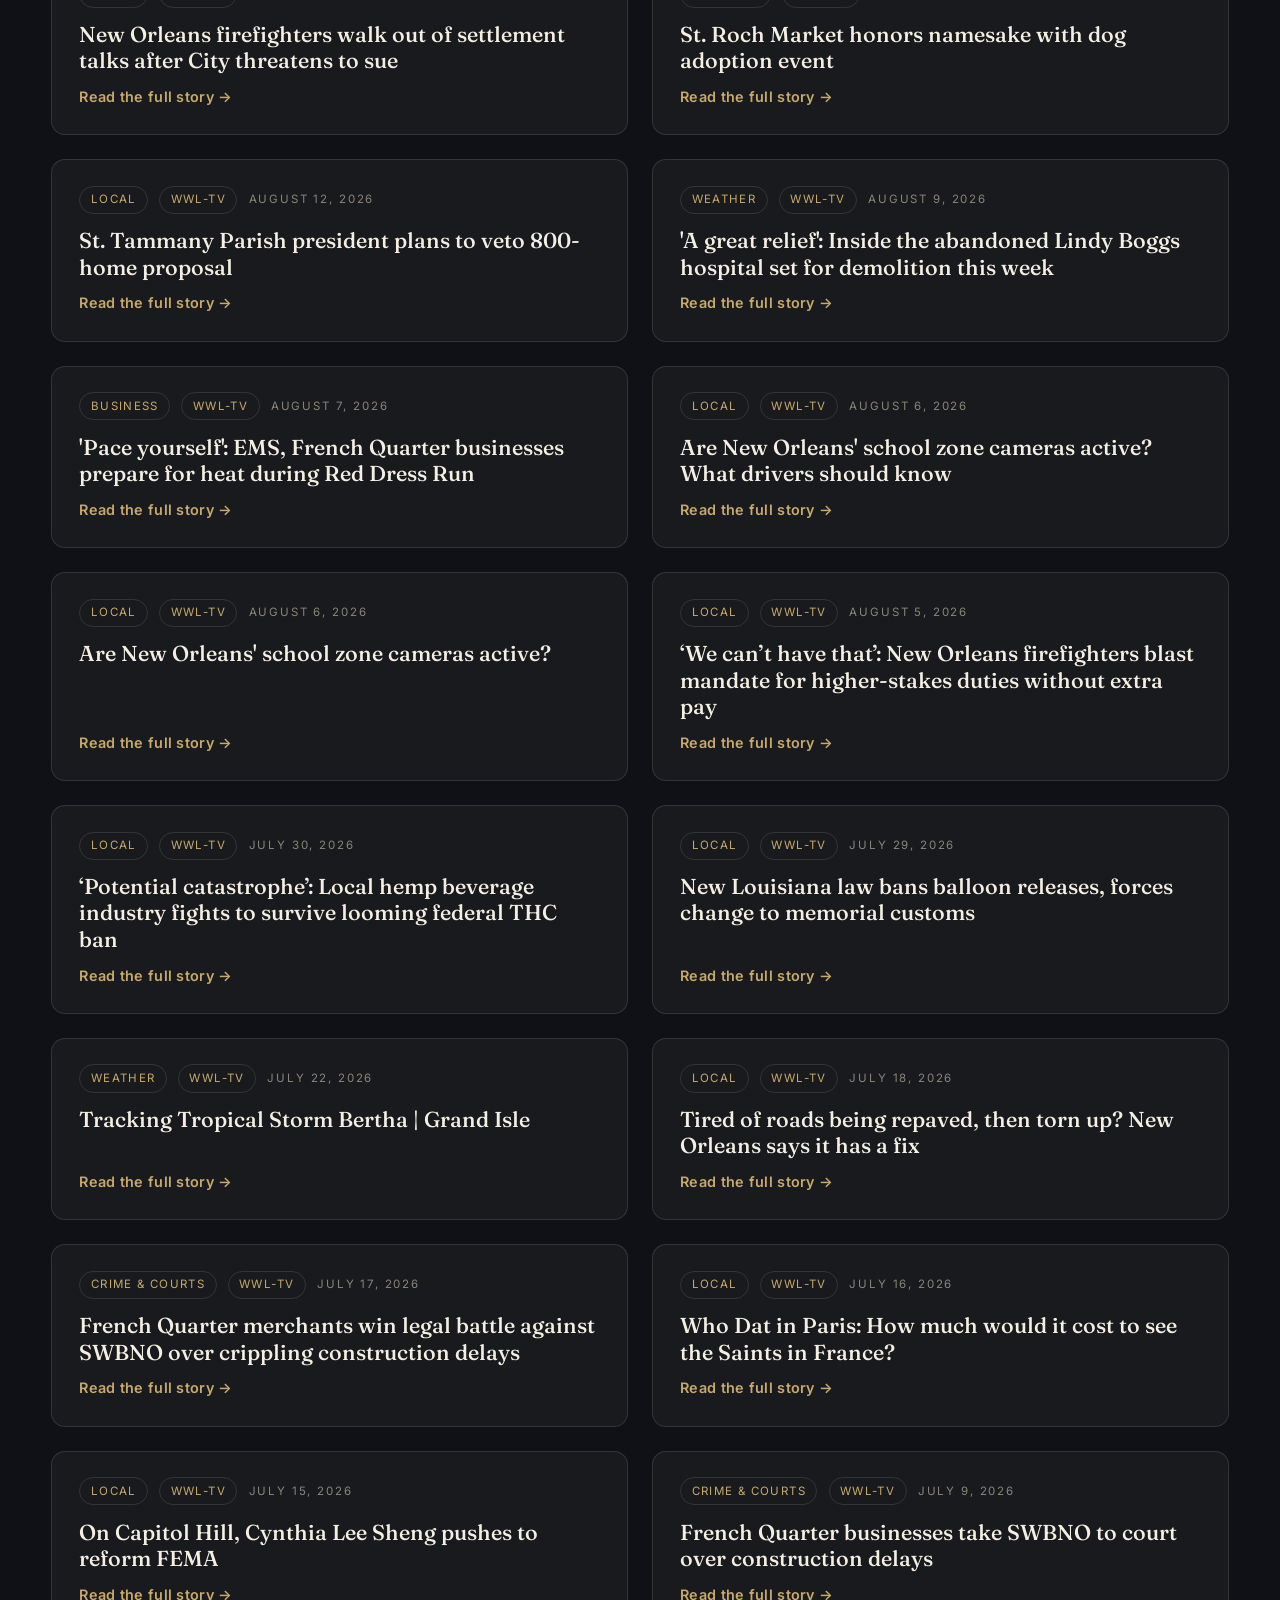
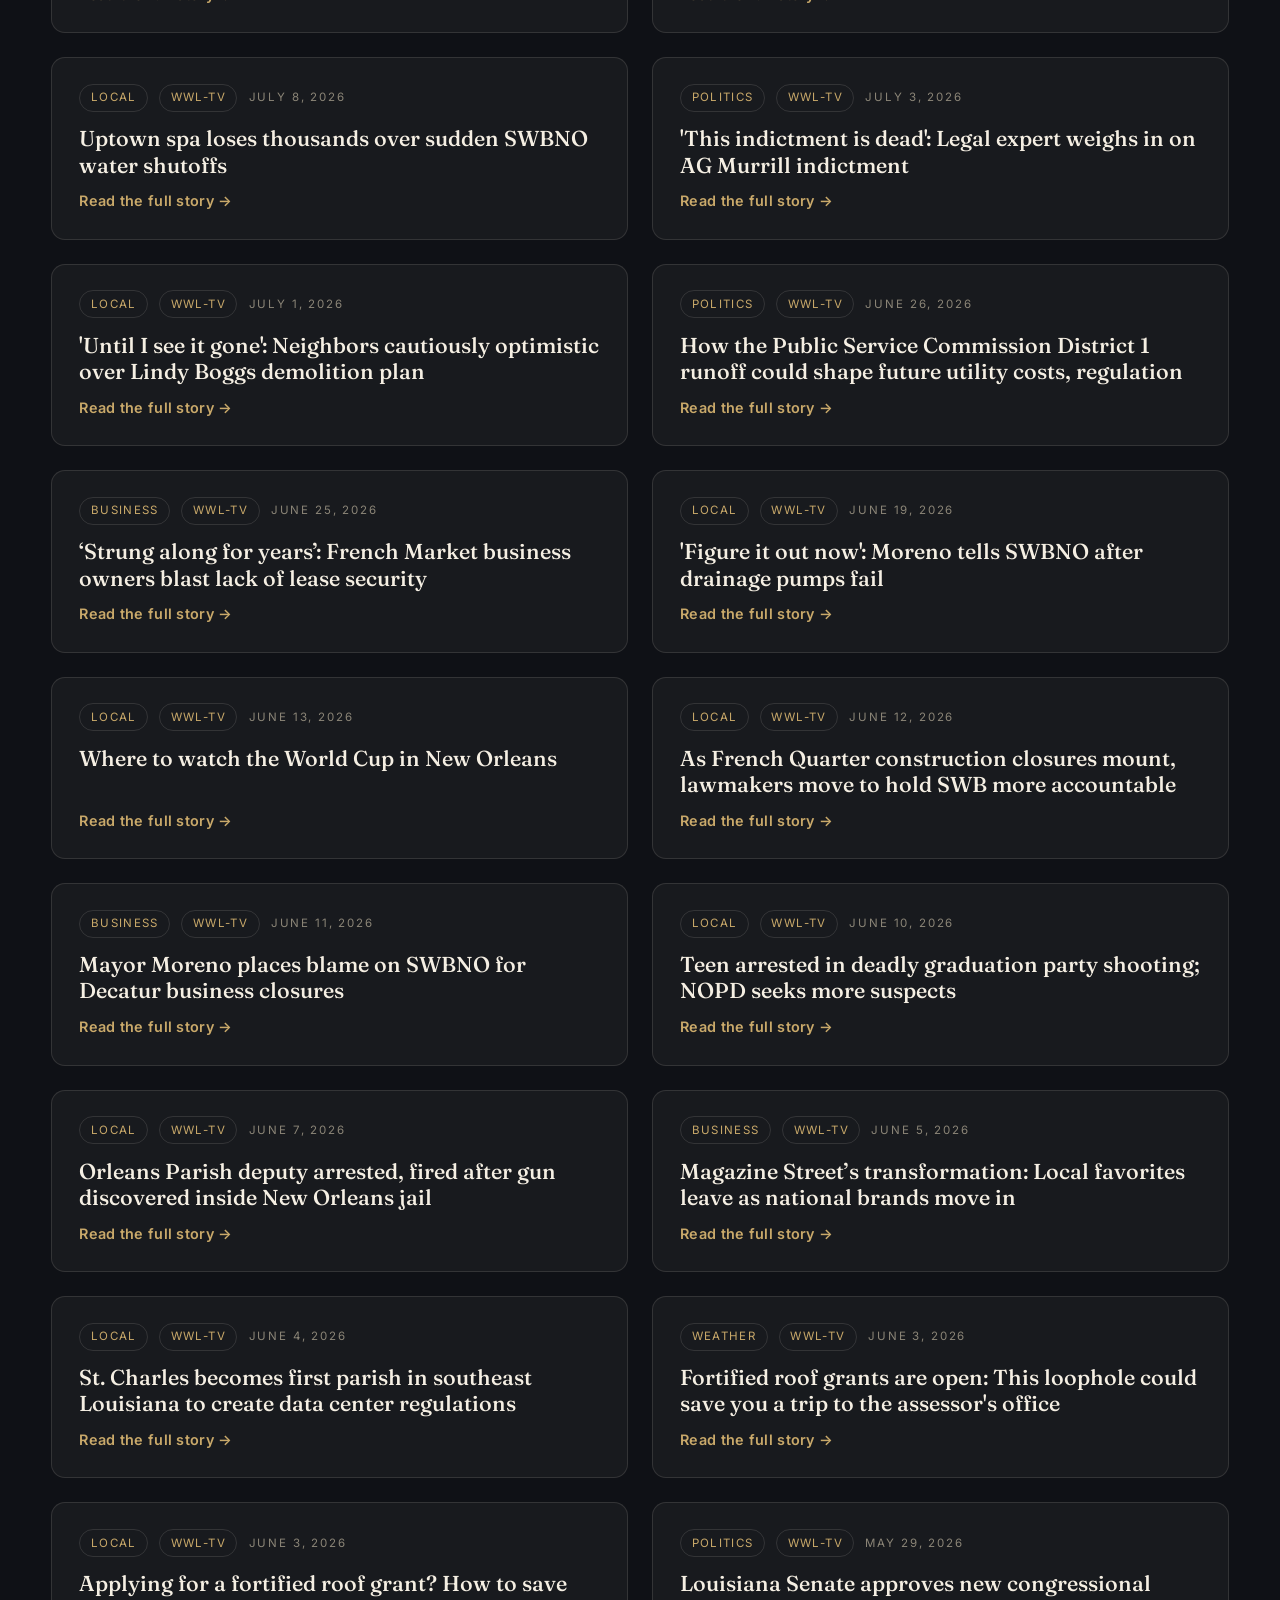
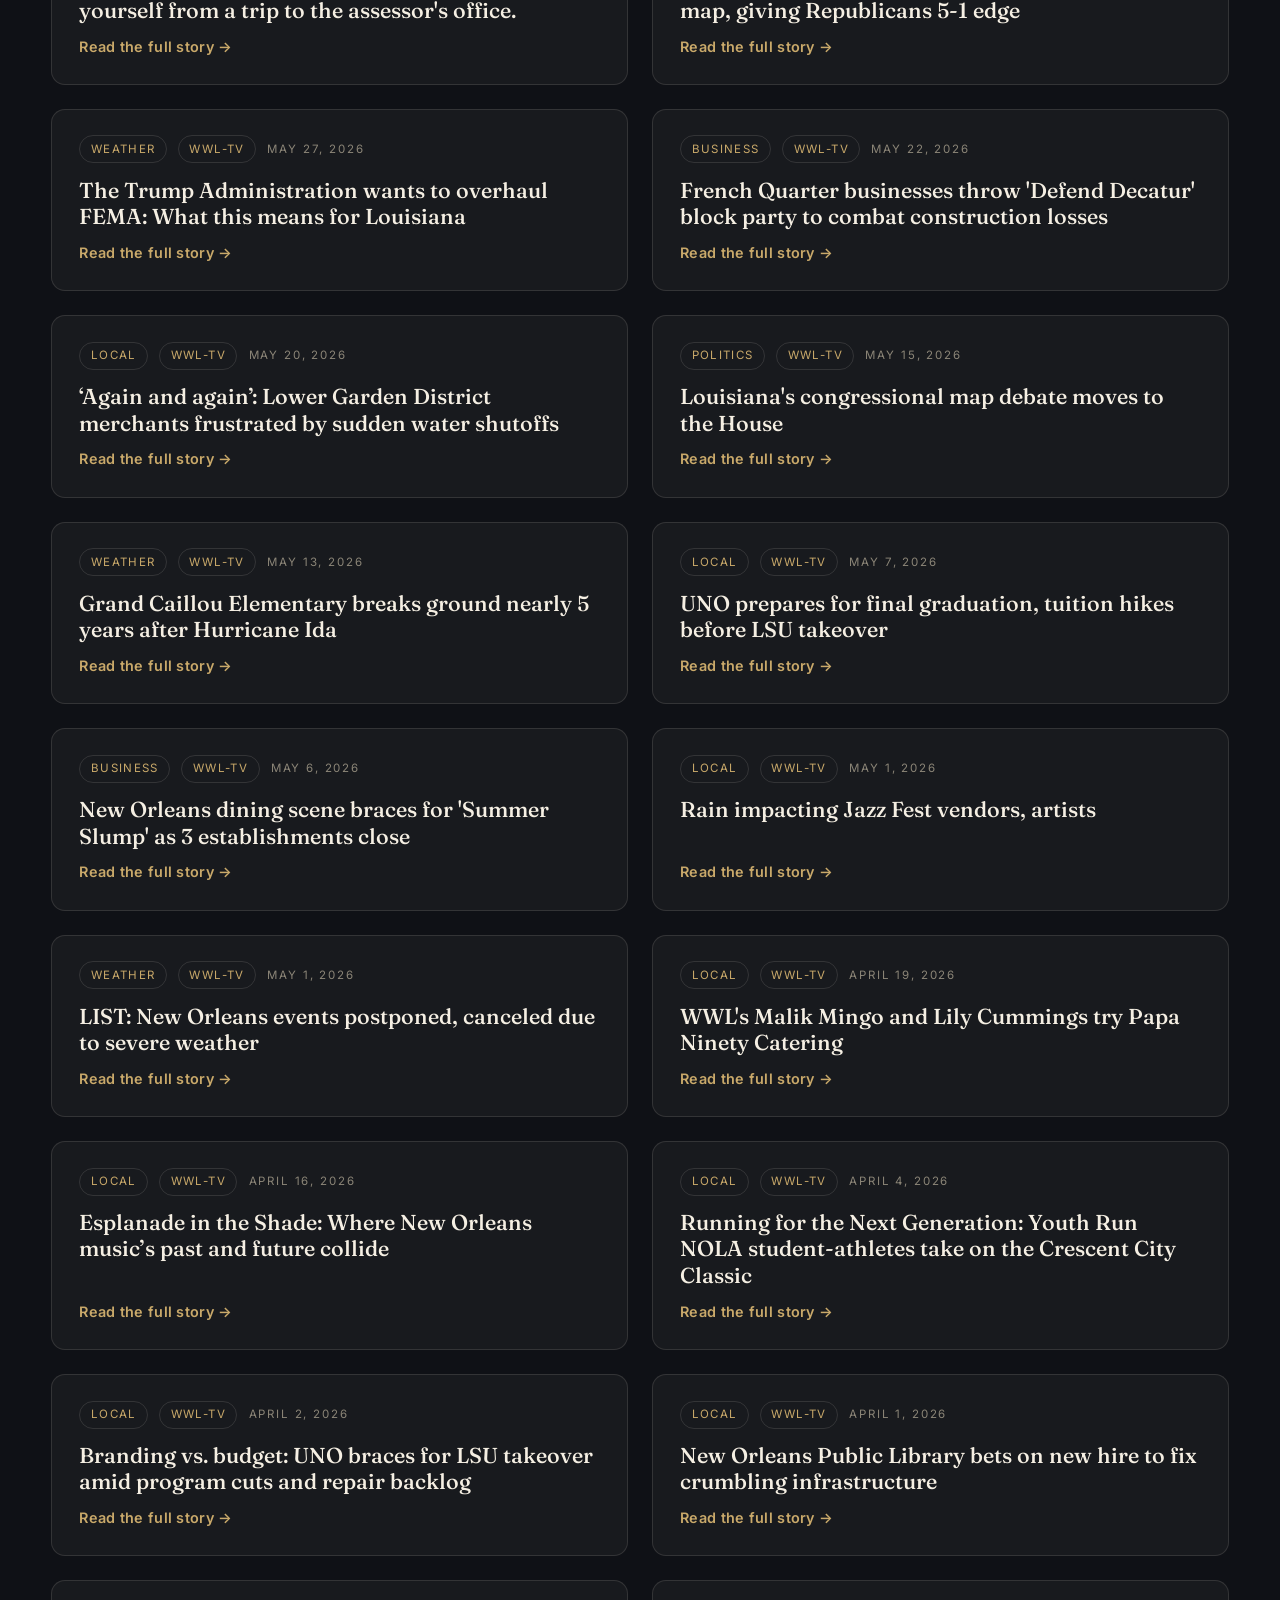
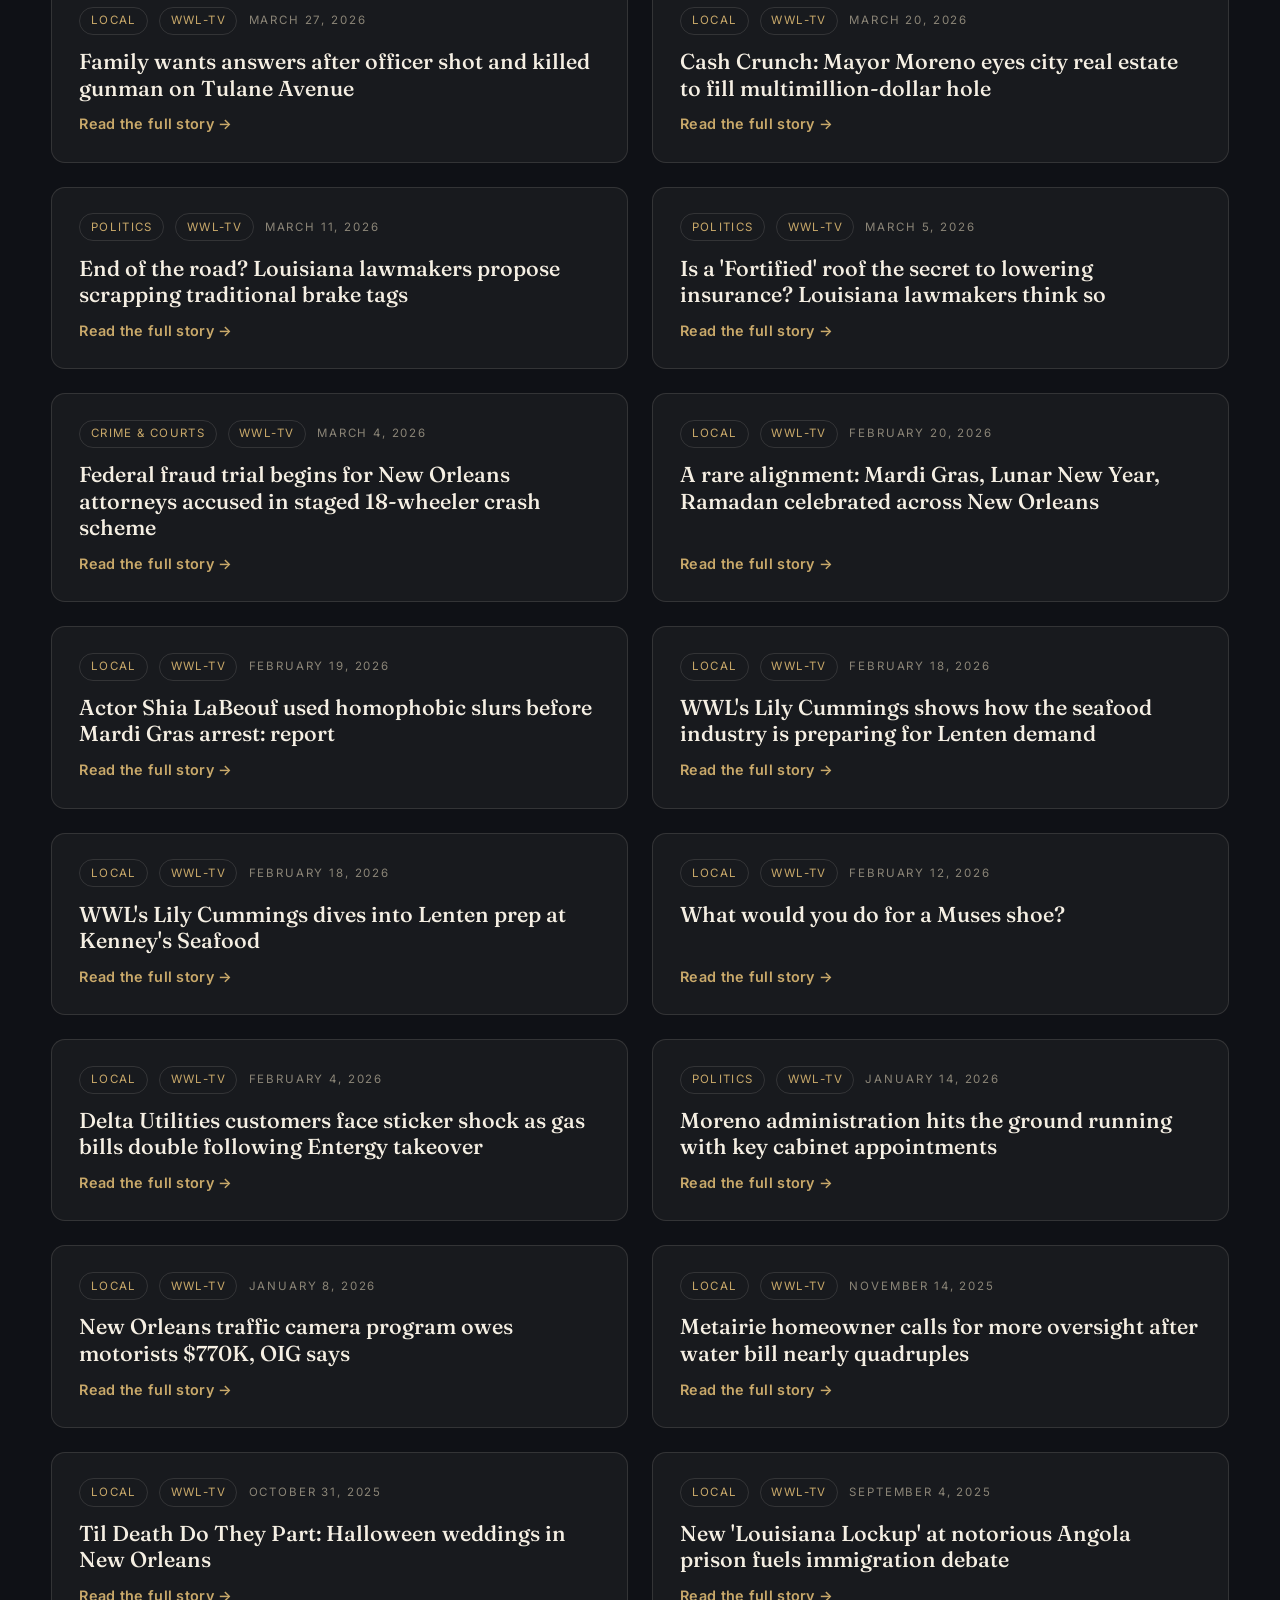
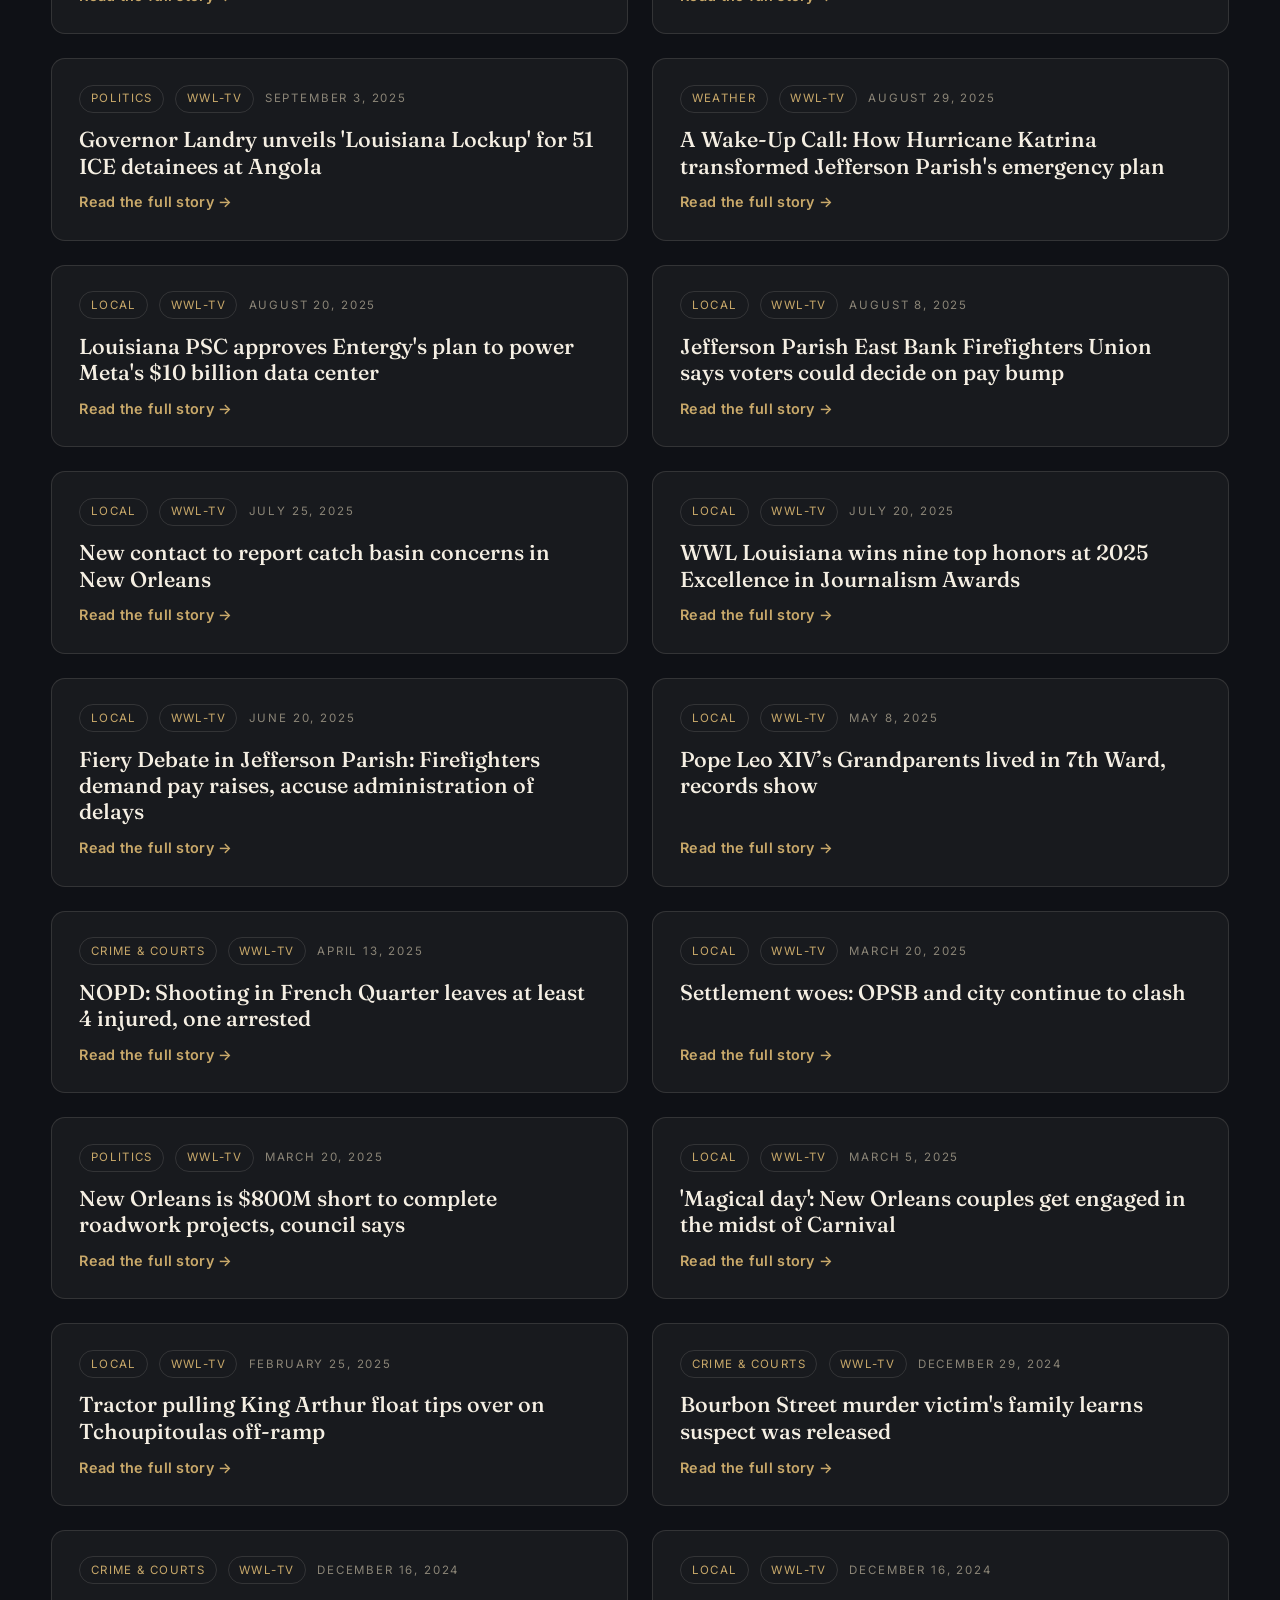
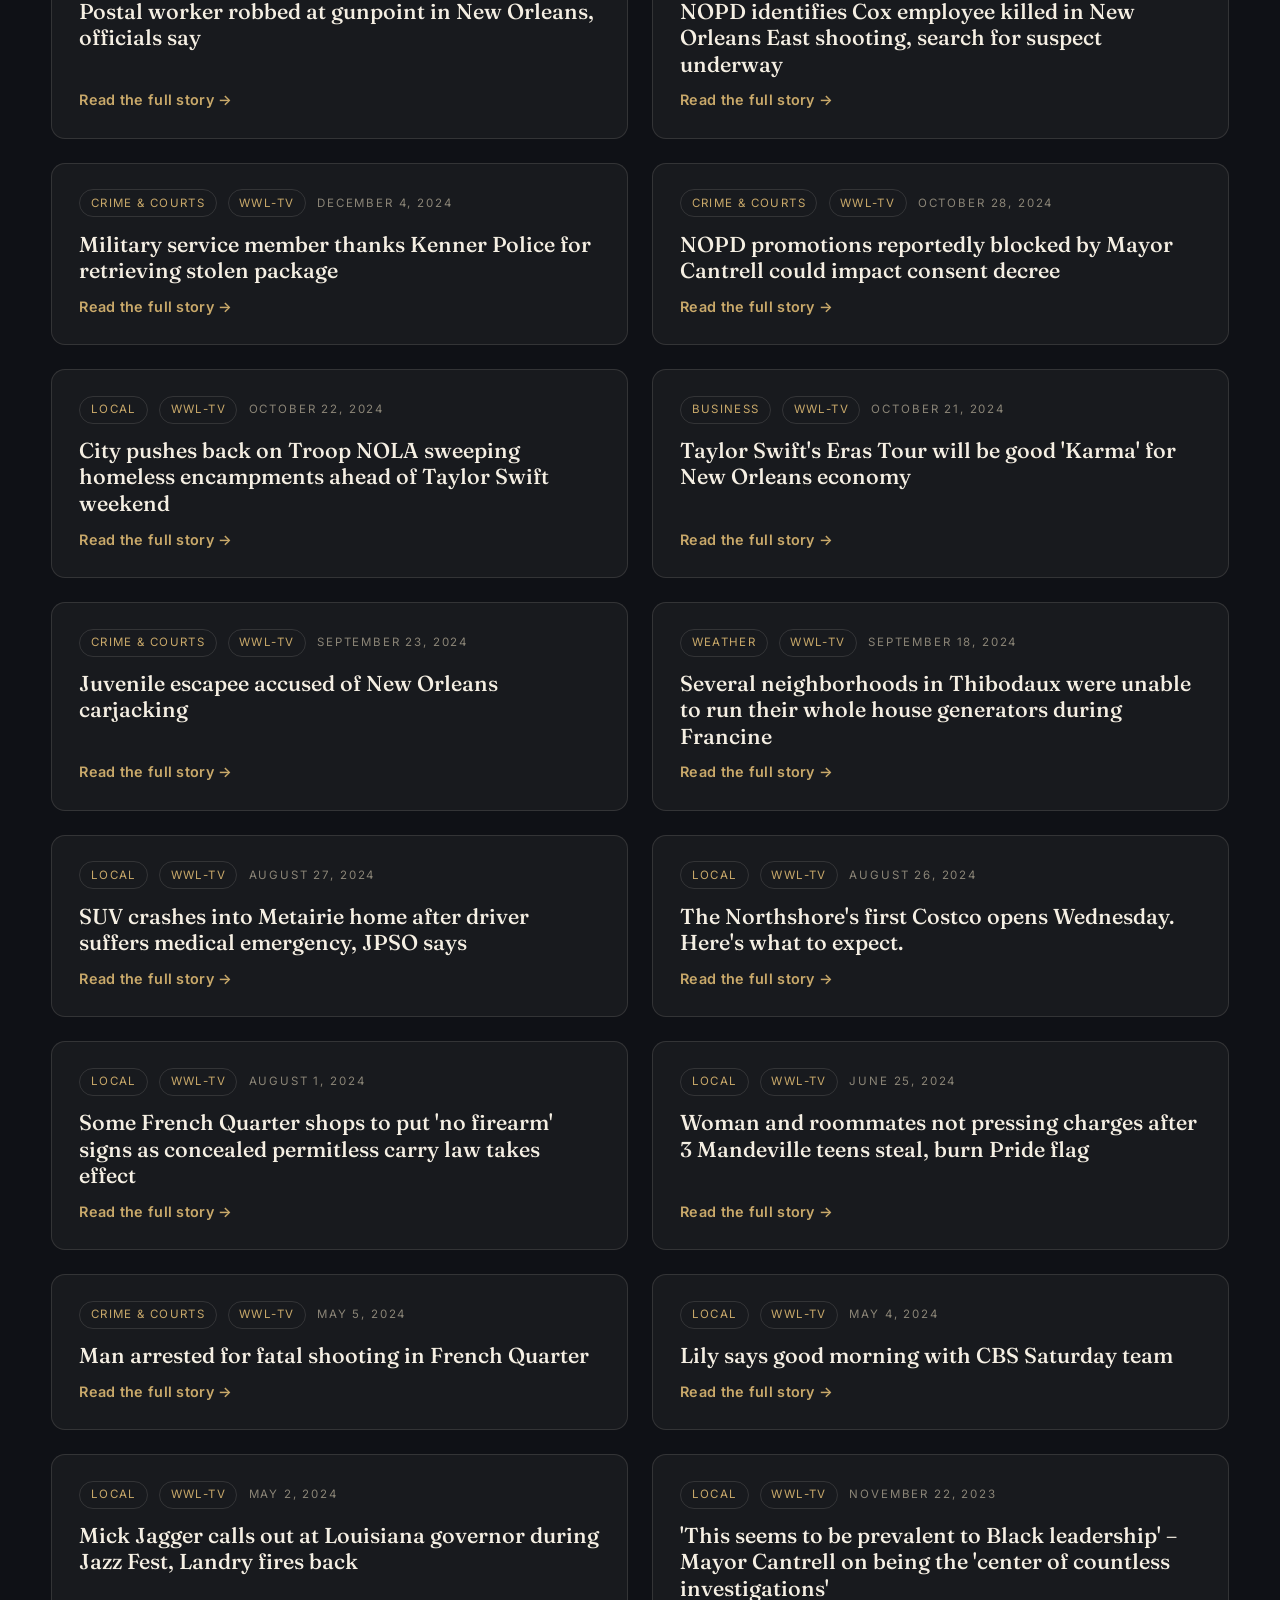
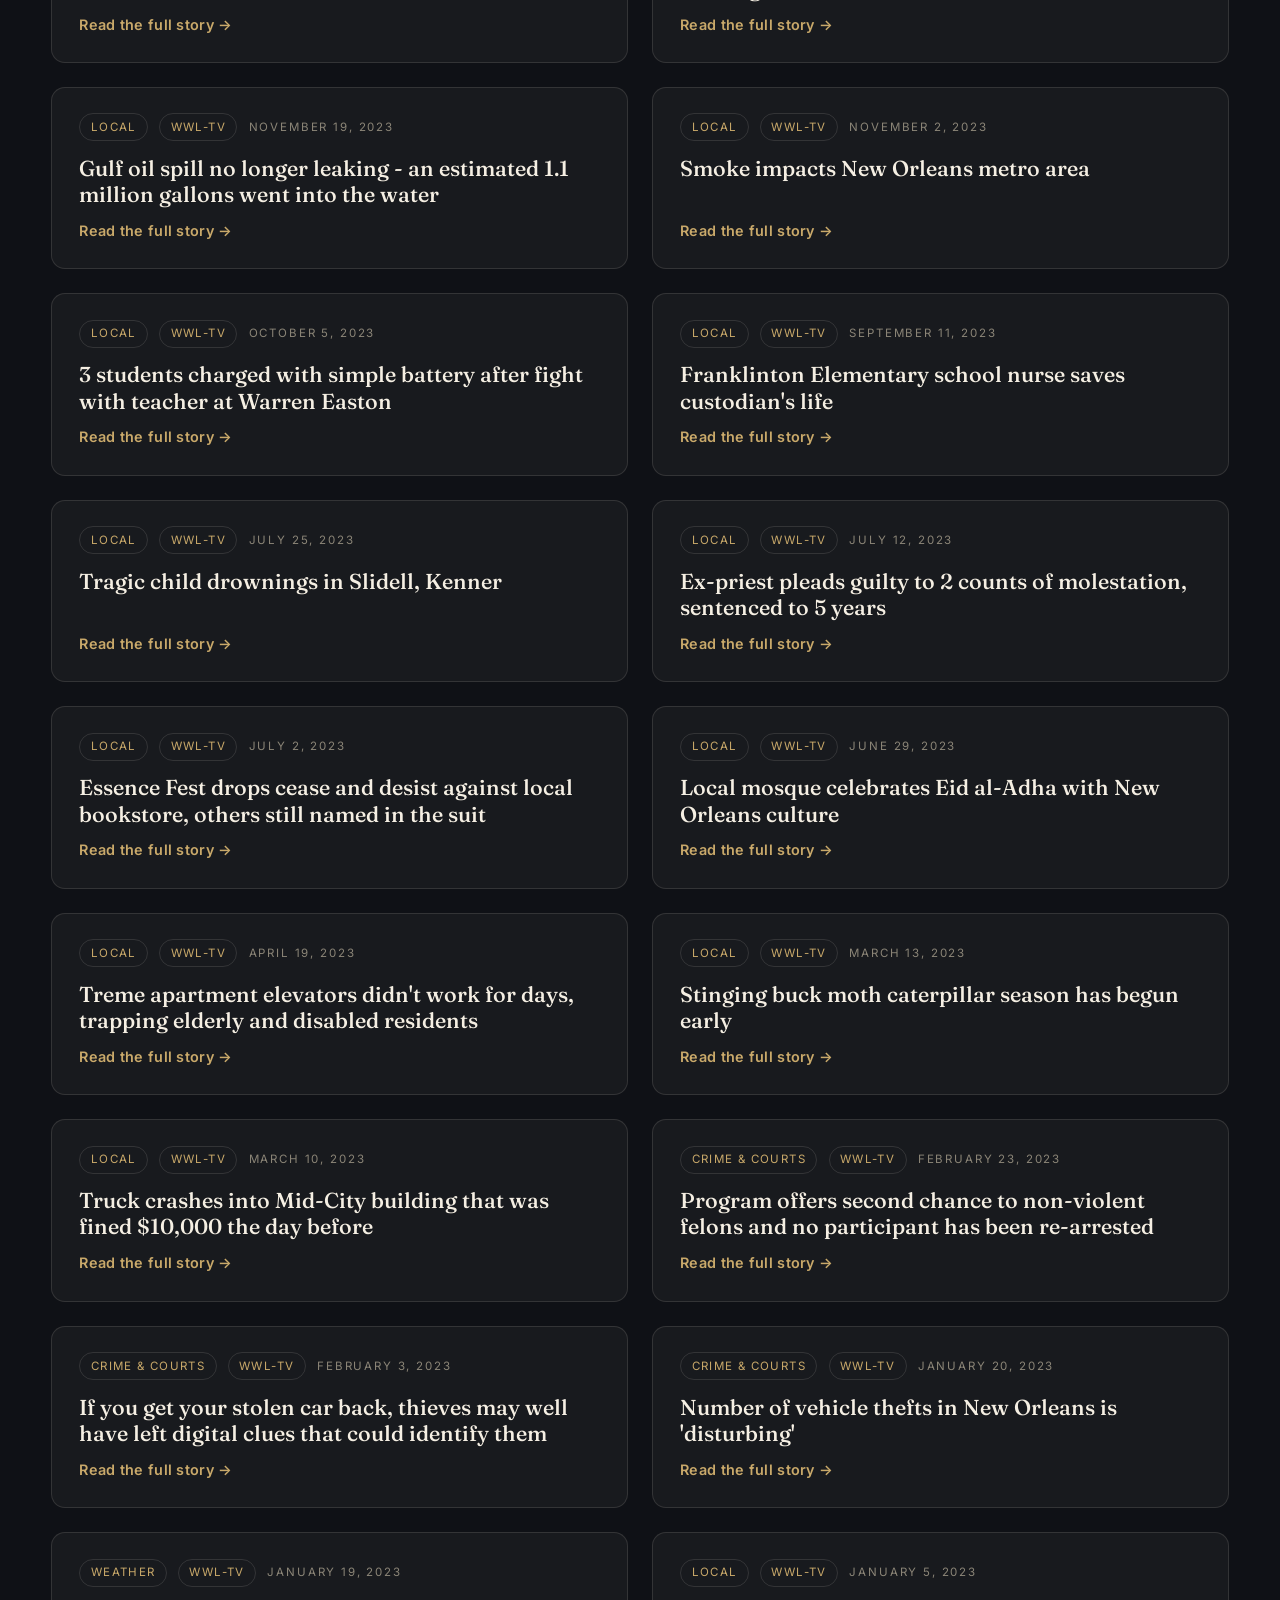
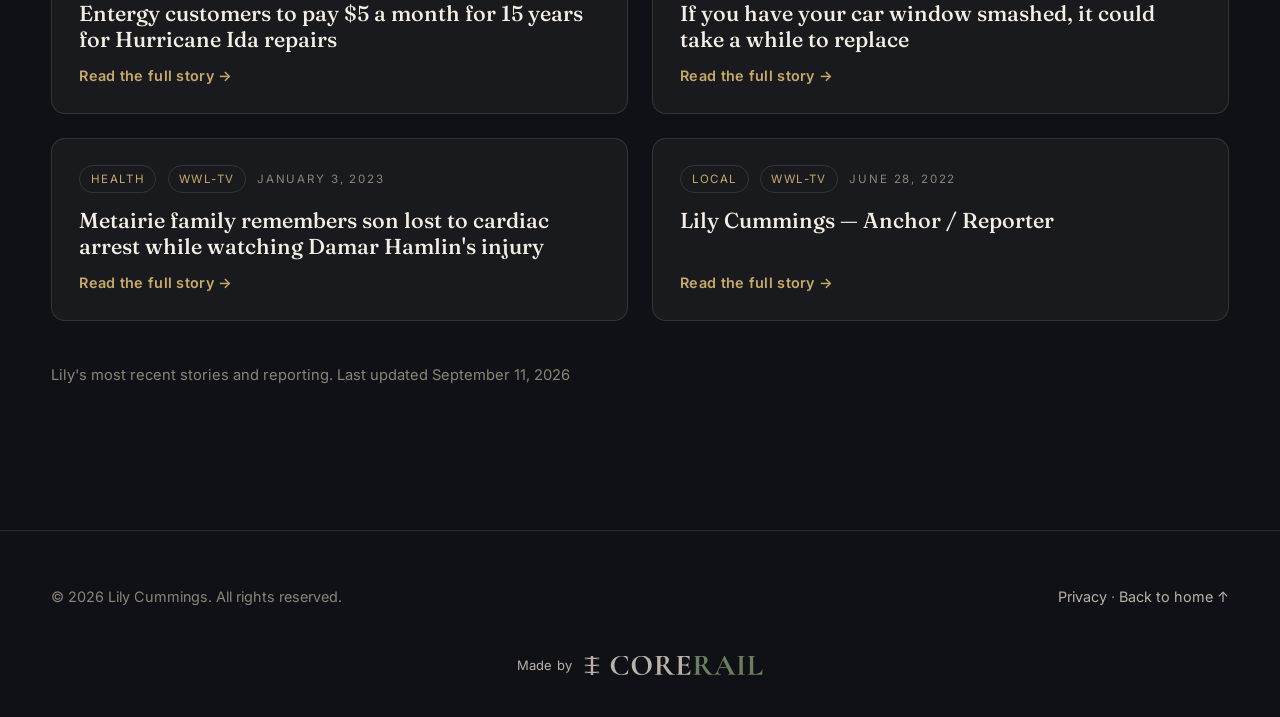
==== commit 5ffb7df0: "Auto-update Latest Work (2026-09-11)" ====
--- a/latest-work.html
+++ b/latest-work.html
@@ -68,6 +68,14 @@
         <div class="stories">
           <article class="story story--feature">
             <div class="story__meta">
+              <span class="story__source story__beat">Local</span><span class="story__source">WWL-TV</span><span class="story__date">September 11, 2026</span>
+            </div>
+            <h3><a href="https://www.wwltv.com/article/sports/football/its-ridiculous-governor-landry-blasts-sec-as-lsu-eligibility-war-continues/289-9b16b590-9230-4247-9b53-f36dd4d94894" target="_blank" rel="noopener">'It's ridiculous': Landry blasts SEC as LSU eligibility war continues</a></h3>
+            <a class="story__link" href="https://www.wwltv.com/article/sports/football/its-ridiculous-governor-landry-blasts-sec-as-lsu-eligibility-war-continues/289-9b16b590-9230-4247-9b53-f36dd4d94894" target="_blank" rel="noopener">Read the full story &rarr;</a>
+          </article>
+
+          <article class="story">
+            <div class="story__meta">
               <span class="story__source story__beat">Local</span><span class="story__source">WWL-TV</span><span class="story__date">September 9, 2026</span>
             </div>
             <h3><a href="https://www.wwltv.com/article/sports/ncaa/lsu/sec-lsu-feud-escalates-as-conference-weighs-expulsion-of-tigers/289-7bb650ad-a1d2-4490-9f94-a6a807f39cea" target="_blank" rel="noopener">SEC-LSU feud escalates as conference weighs expulsion of Tigers</a></h3>
@@ -1029,7 +1037,7 @@
         <!-- STORIES:END -->
 
         <div class="stories-foot">
-          <p>Lily's most recent stories and reporting. <!-- UPDATED:START -->Last updated September 10, 2026<!-- UPDATED:END --></p>
+          <p>Lily's most recent stories and reporting. <!-- UPDATED:START -->Last updated September 11, 2026<!-- UPDATED:END --></p>
         </div>
       </div>
     </section>
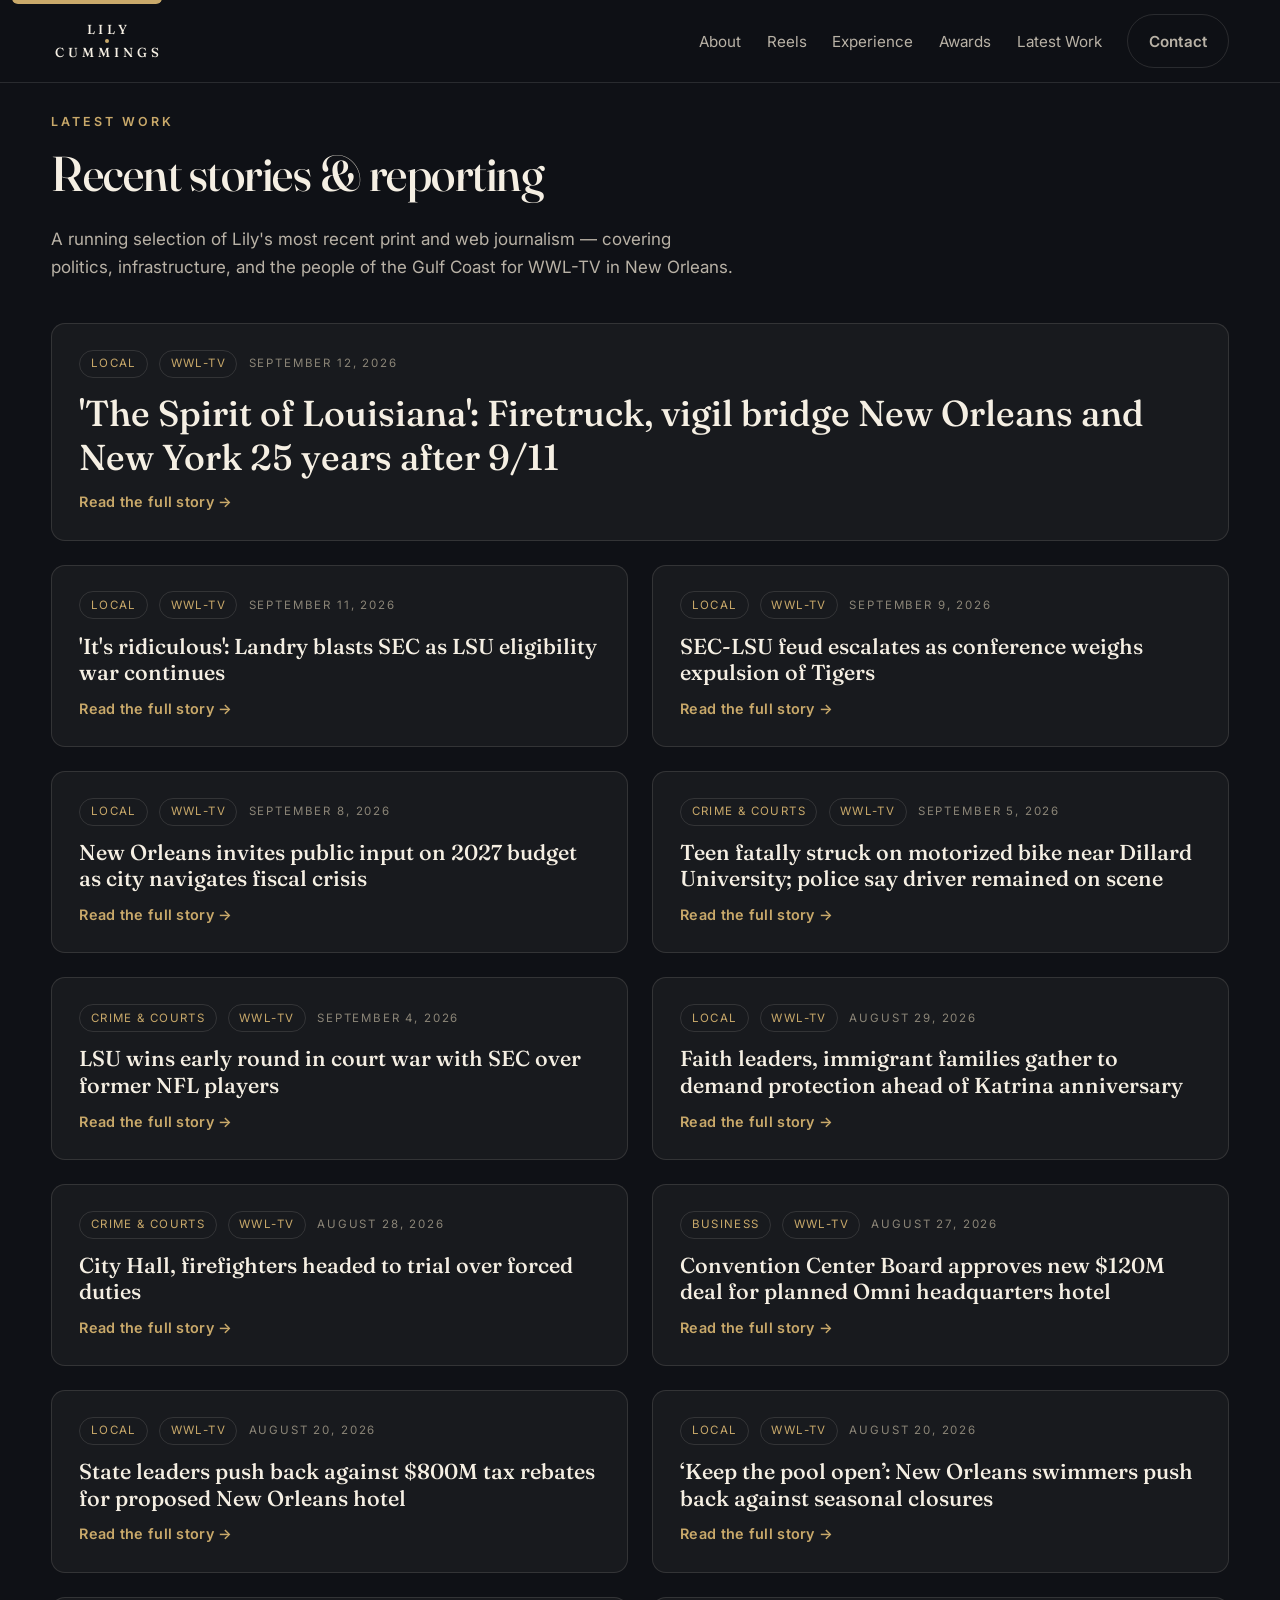
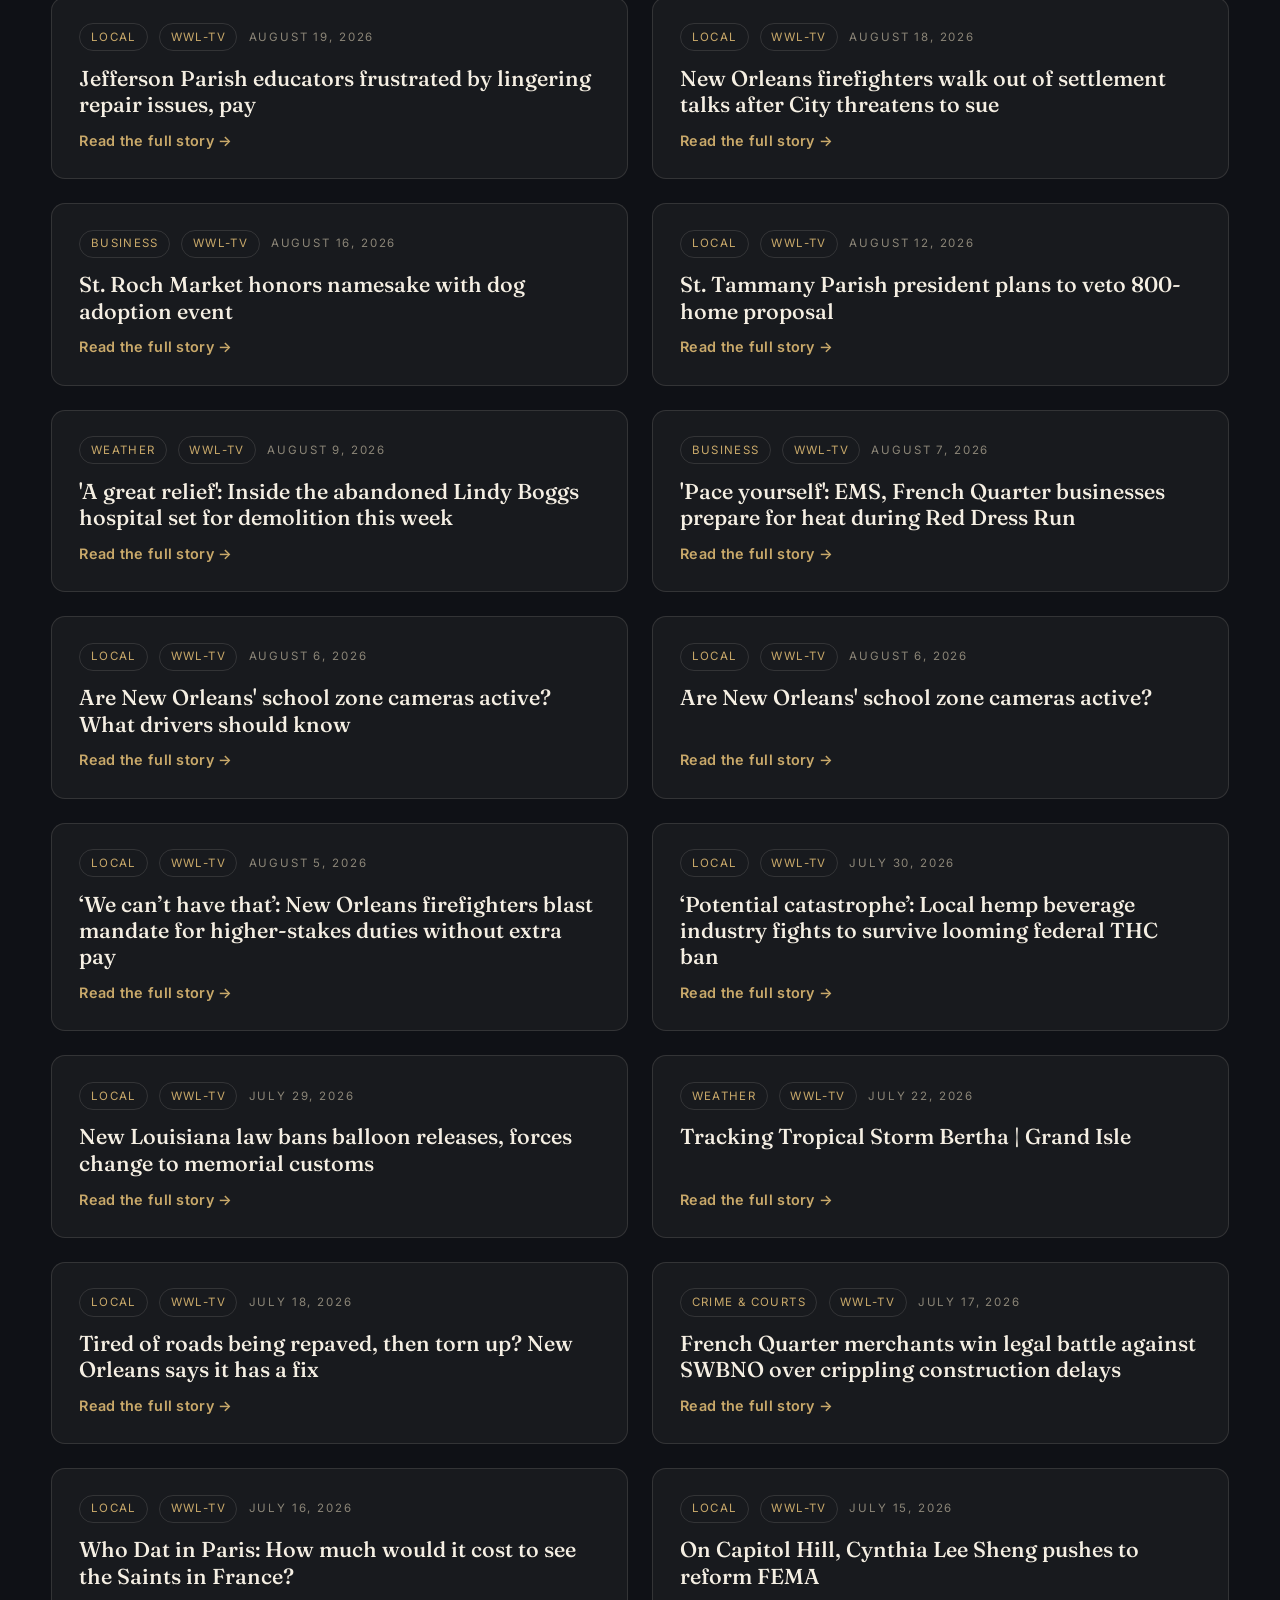
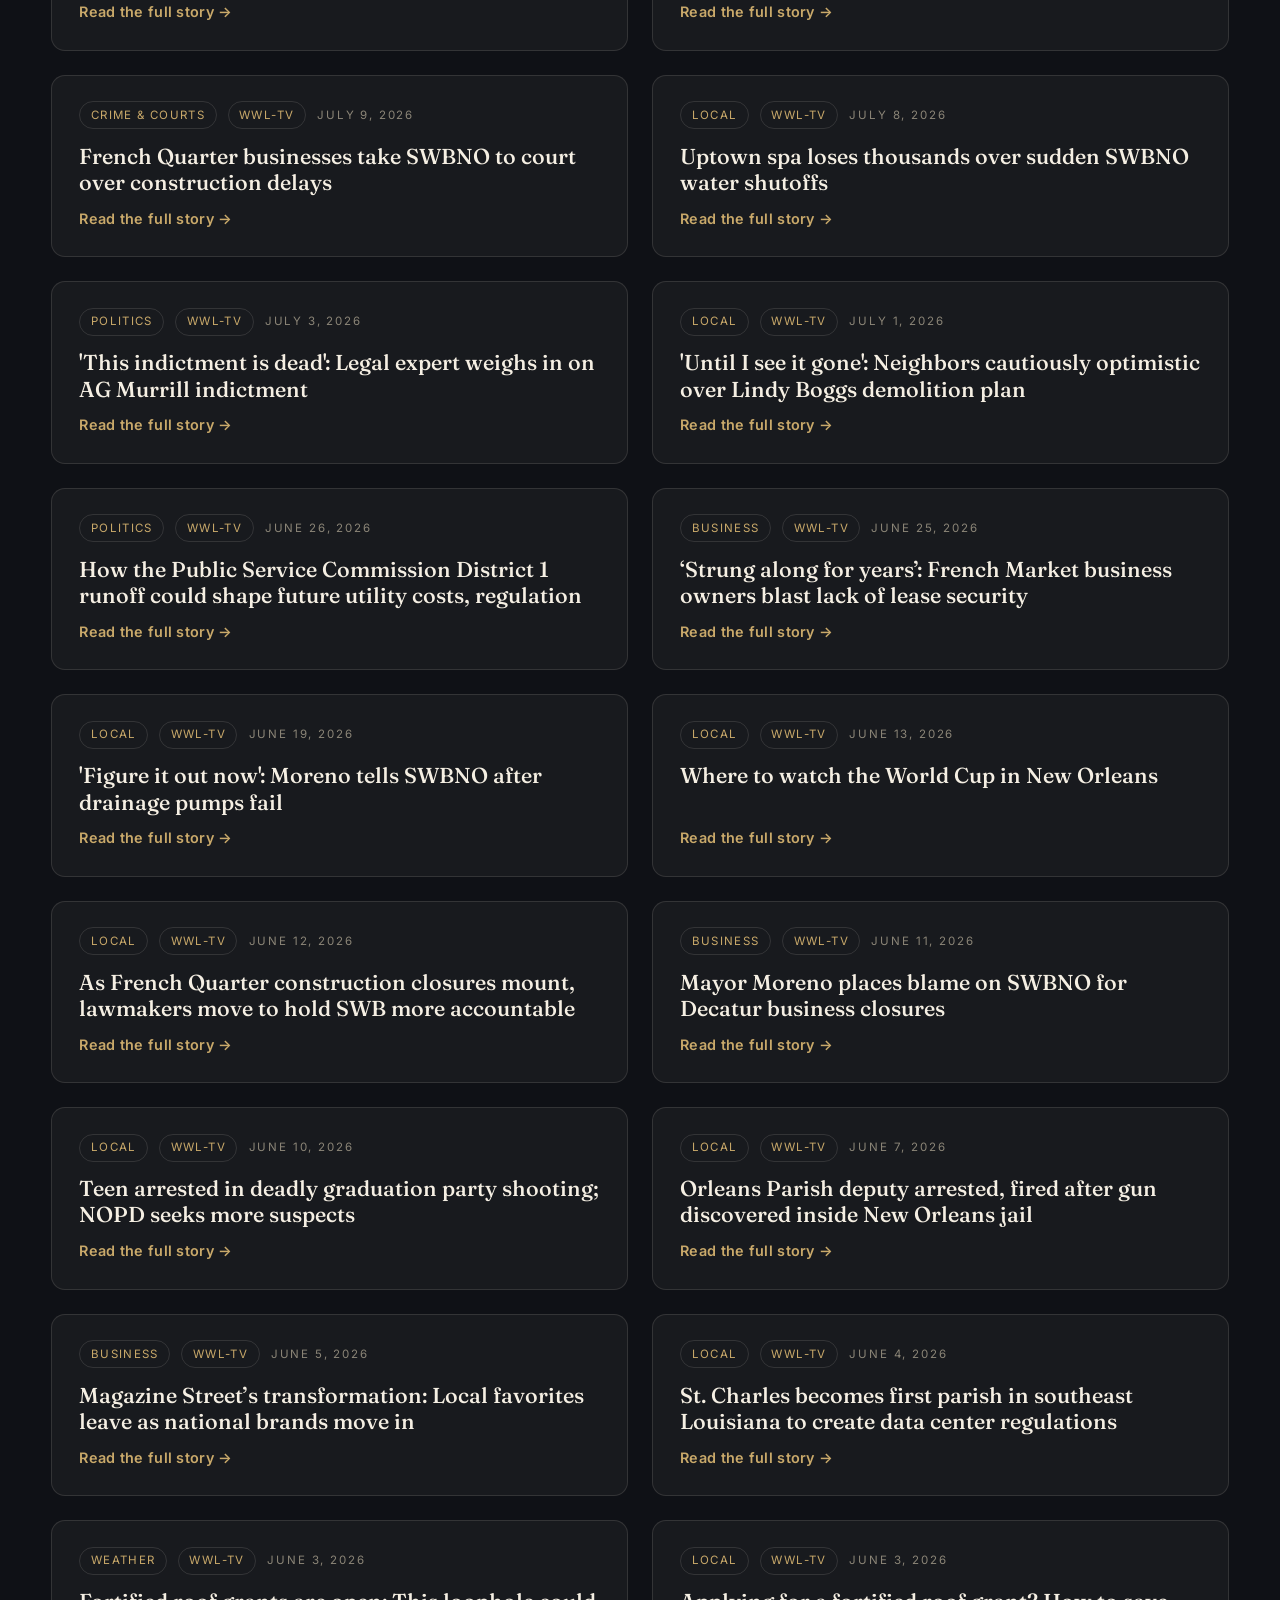
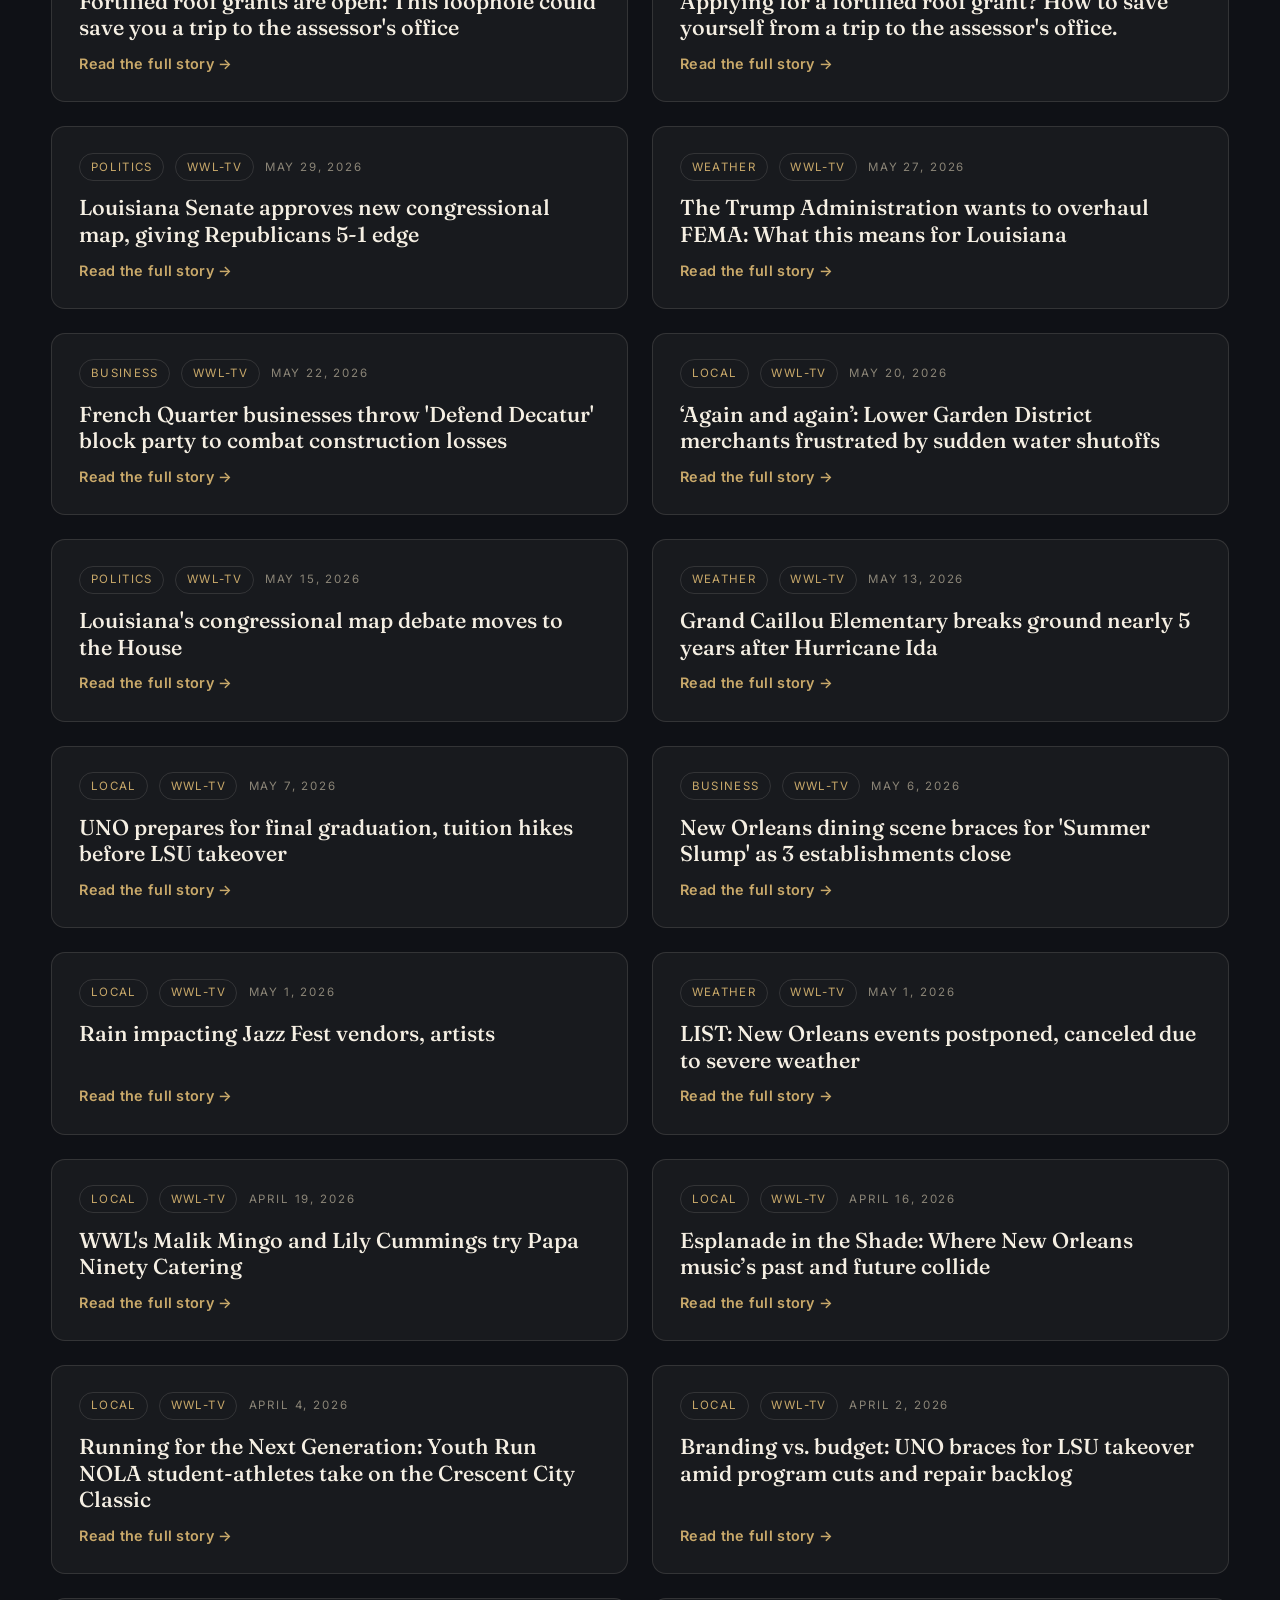
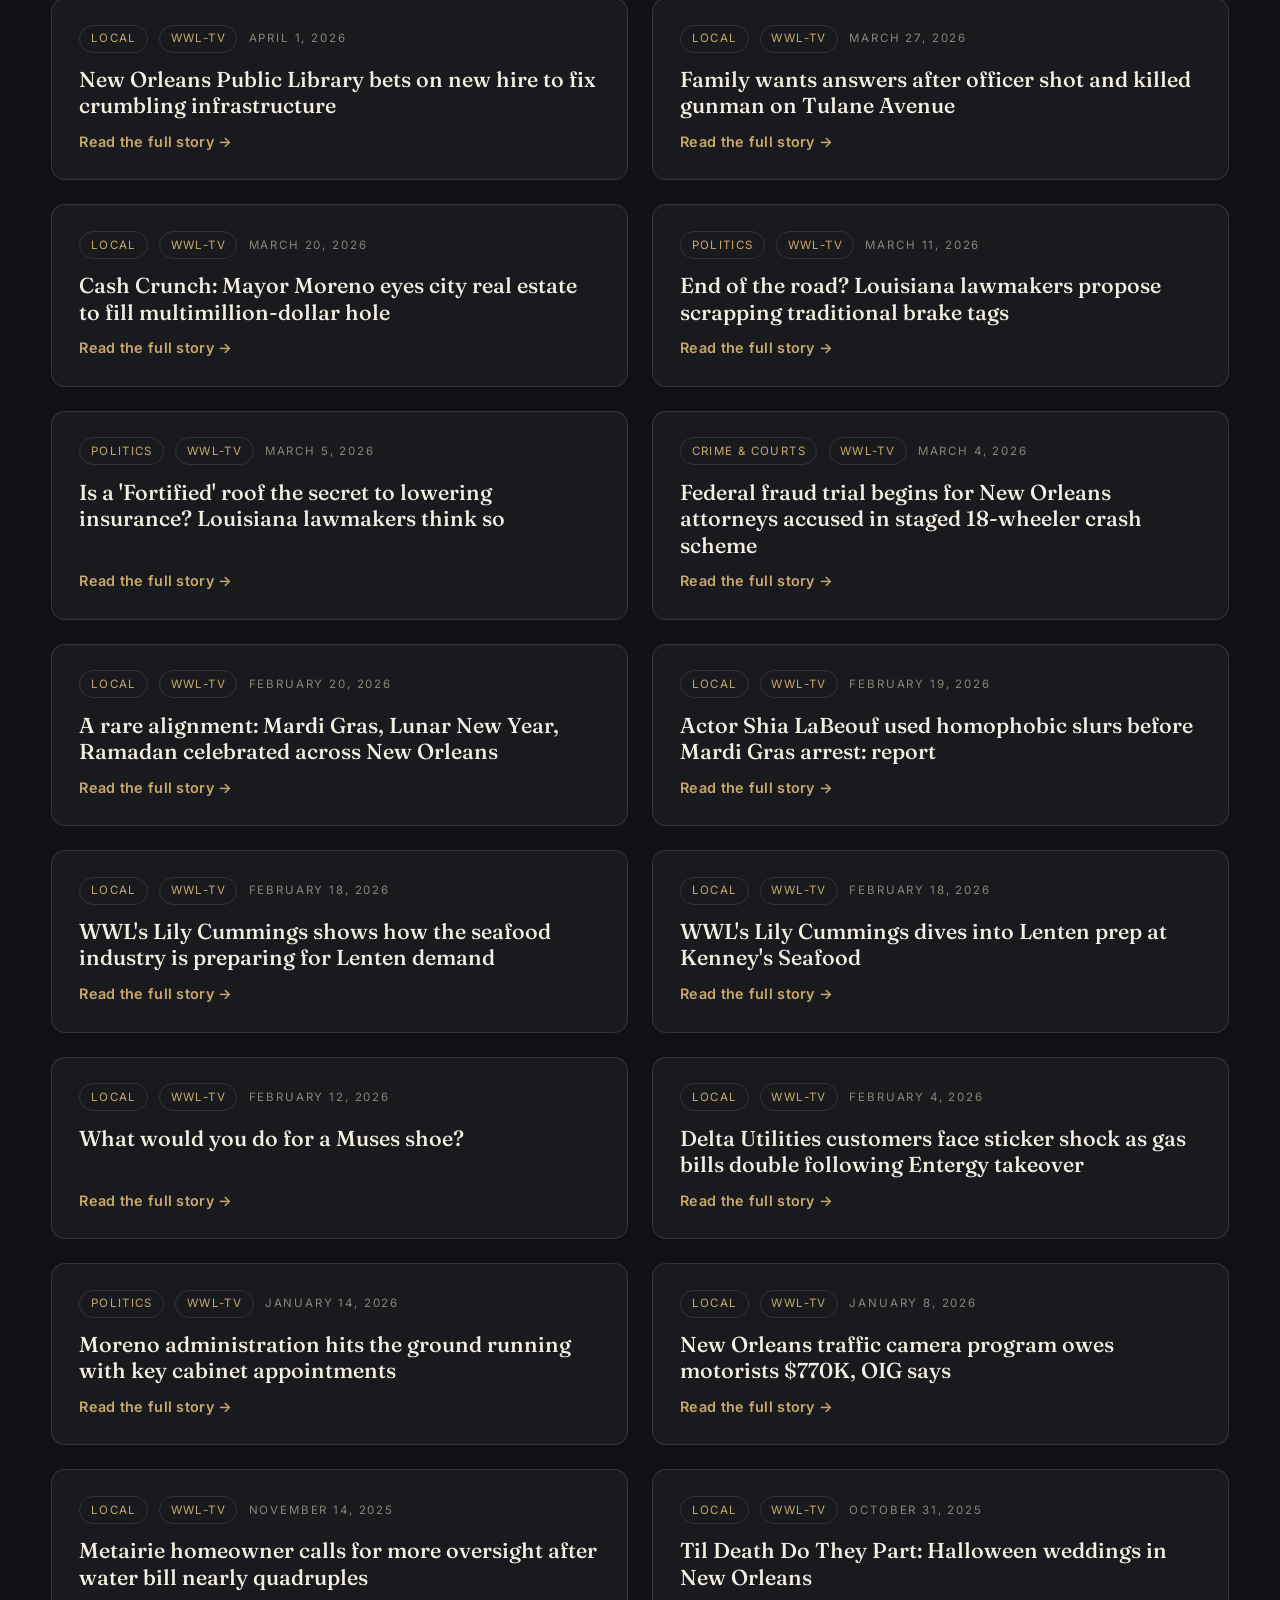
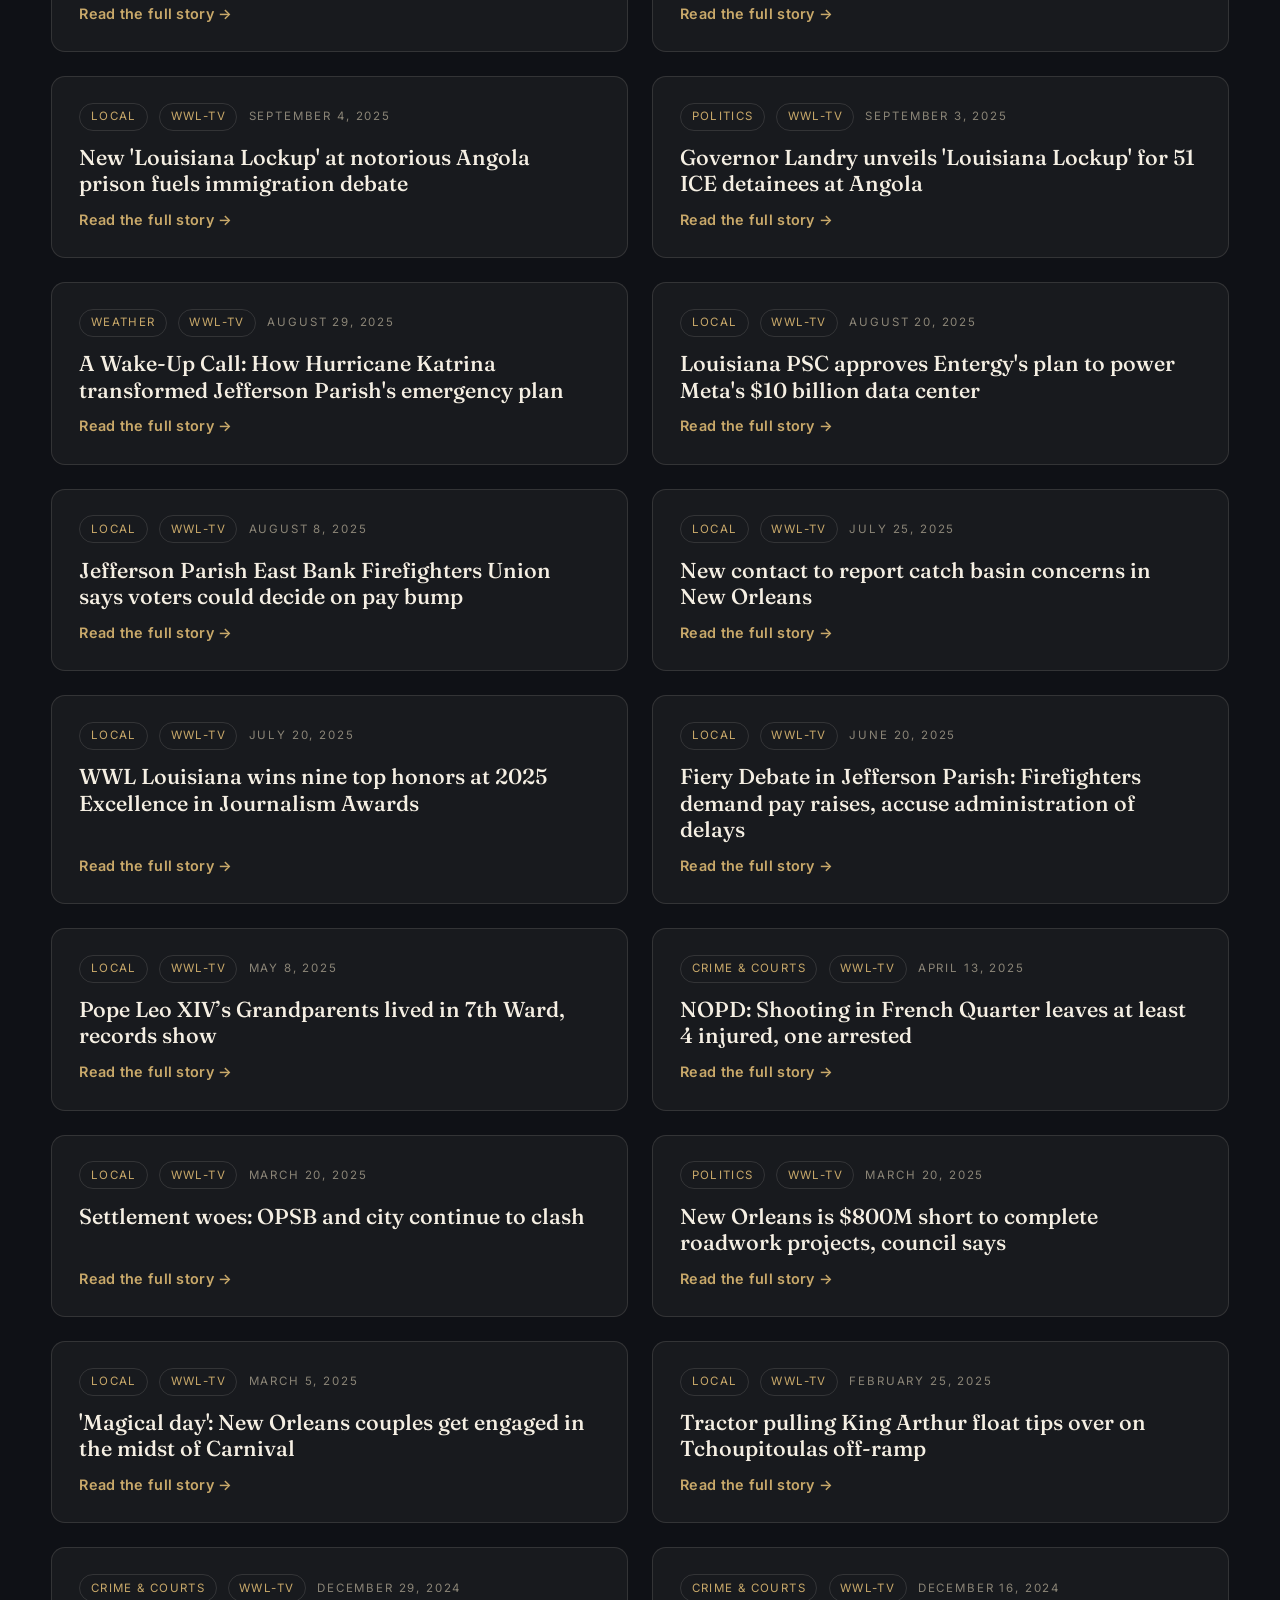
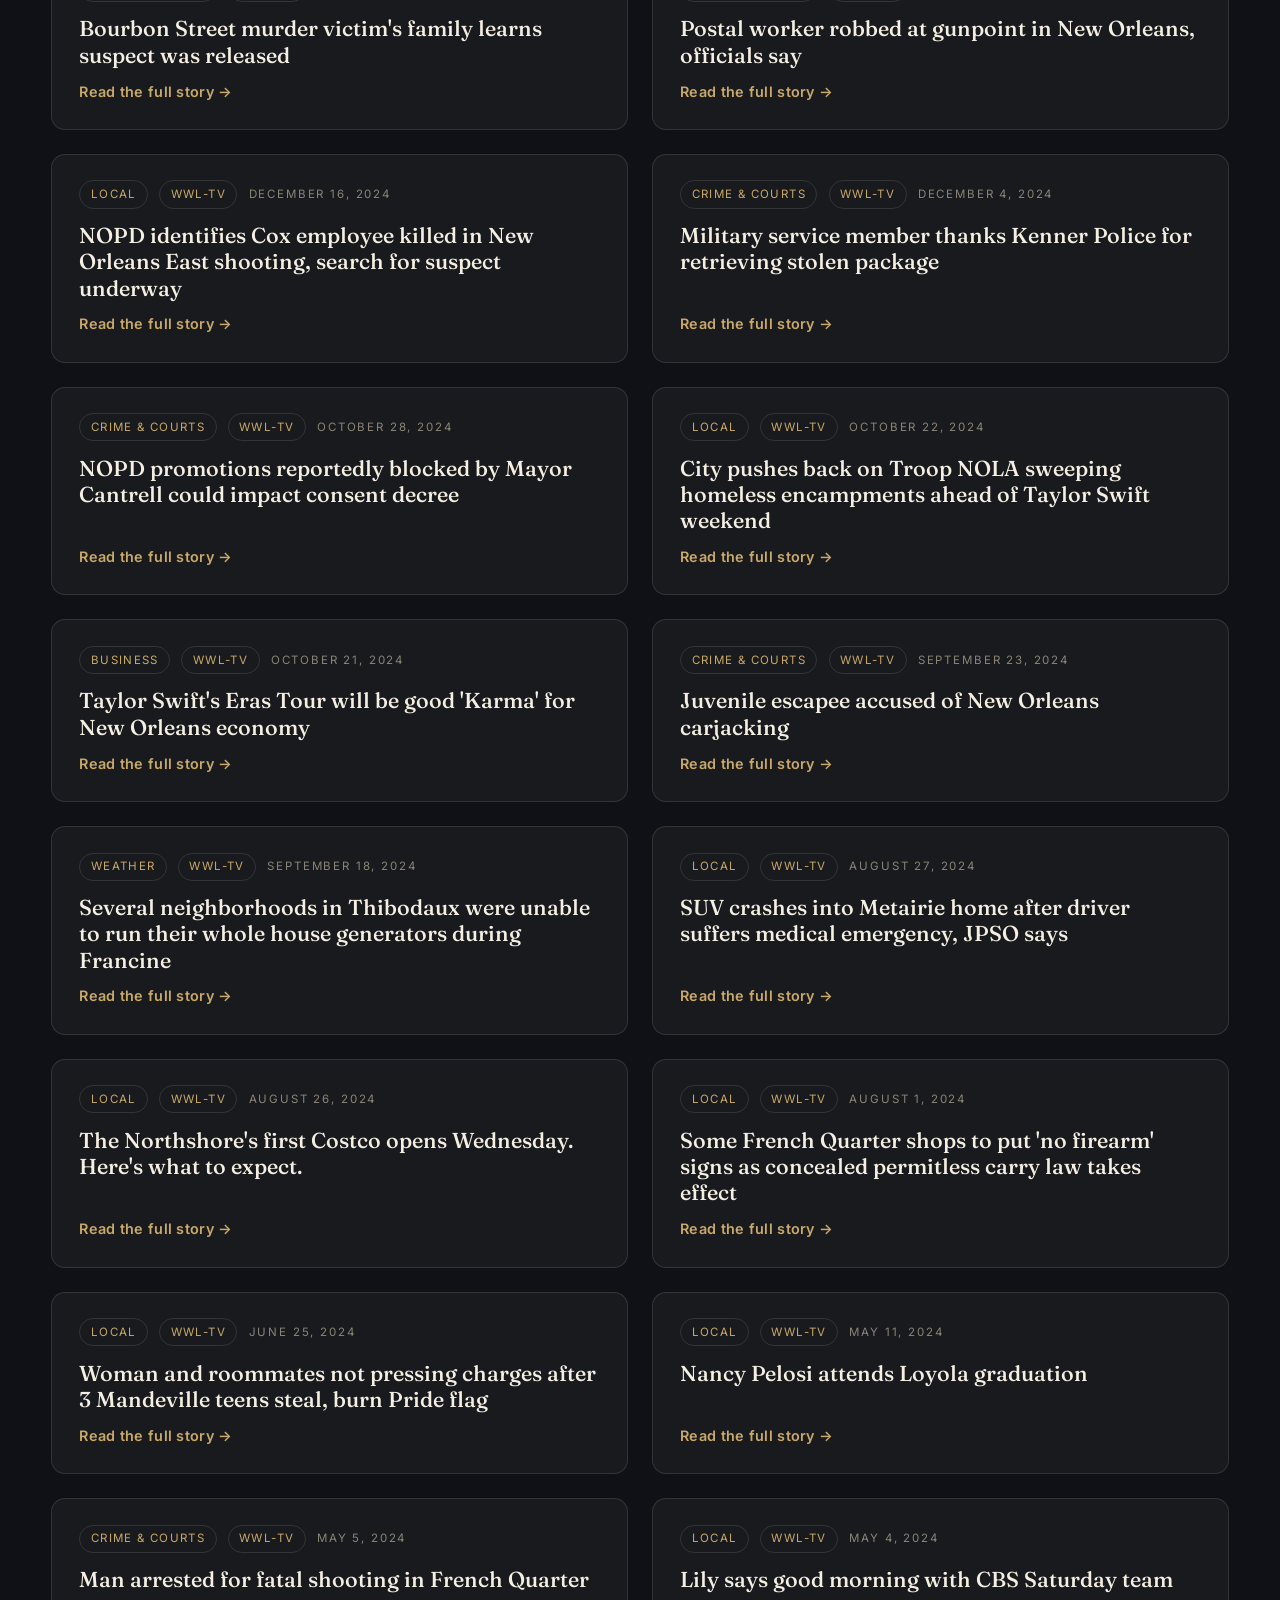
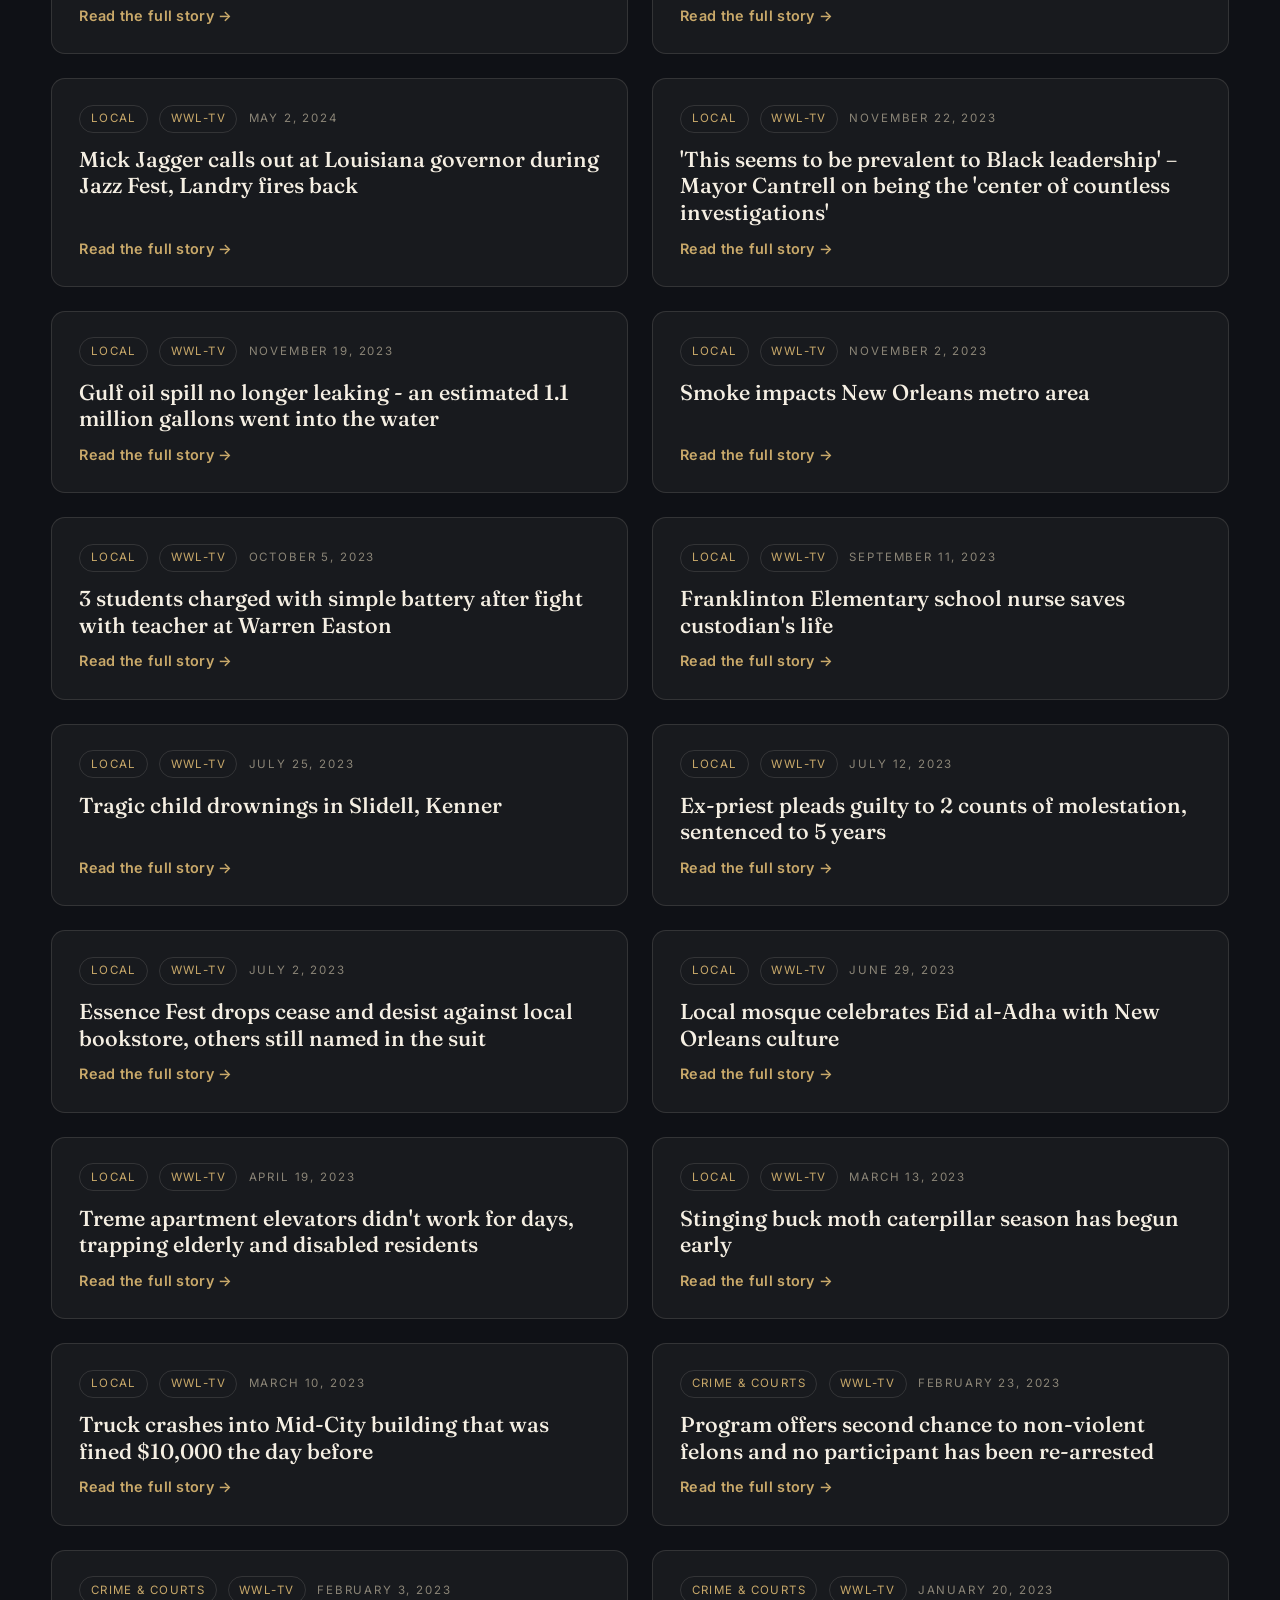
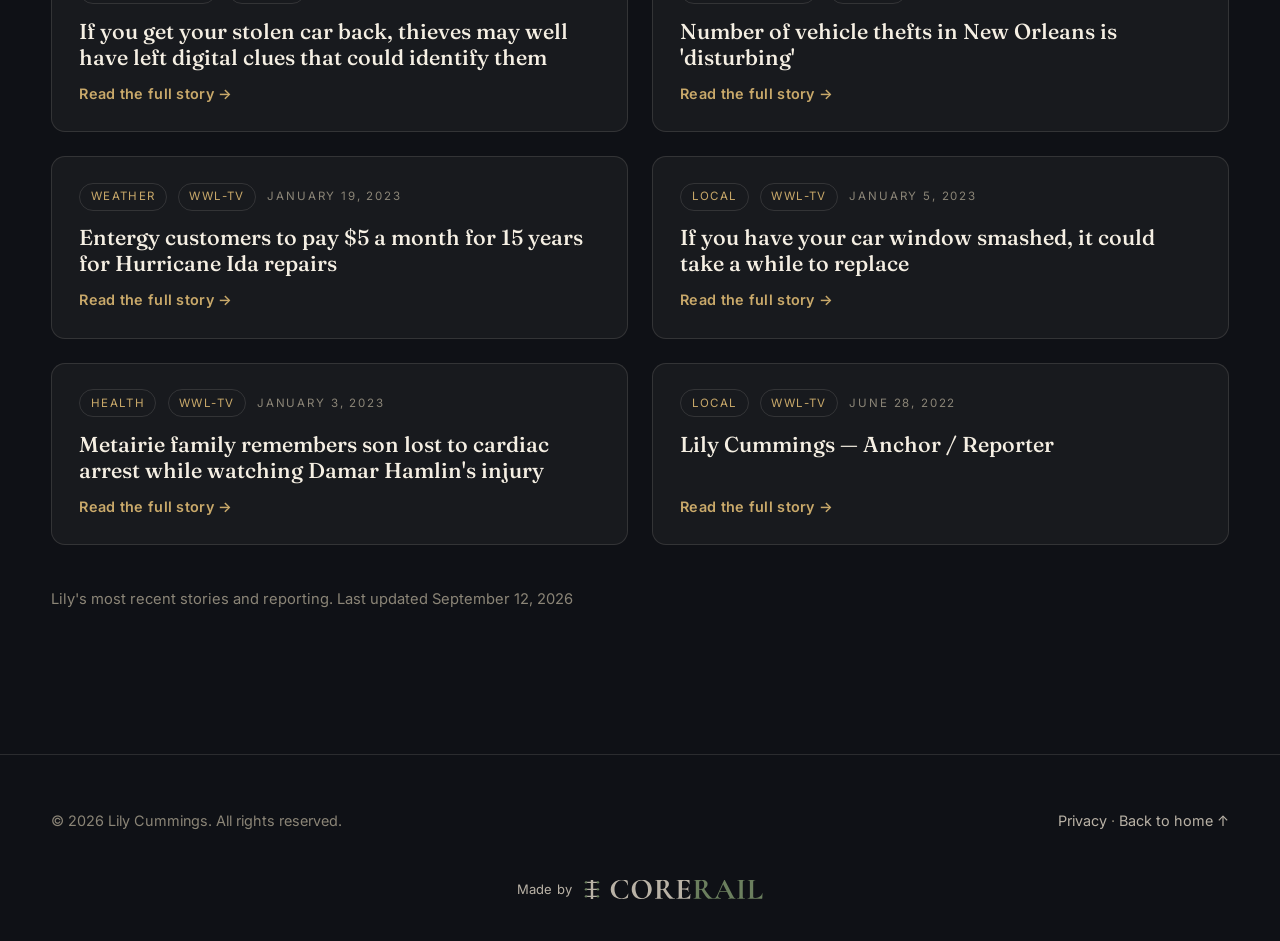
==== commit 5213ba1b: "Auto-update Latest Work (2026-09-12)" ====
--- a/latest-work.html
+++ b/latest-work.html
@@ -68,6 +68,14 @@
         <div class="stories">
           <article class="story story--feature">
             <div class="story__meta">
+              <span class="story__source story__beat">Local</span><span class="story__source">WWL-TV</span><span class="story__date">September 12, 2026</span>
+            </div>
+            <h3><a href="https://www.wwltv.com/article/news/community/the-spirit-of-louisiana-firetruck-vigil-bridge-new-orleans-and-new-york-25-years-after-911/289-a5745216-510d-4c1c-9069-3e9407c67e00" target="_blank" rel="noopener">'The Spirit of Louisiana': Firetruck, vigil bridge New Orleans and New York 25 years after 9/11</a></h3>
+            <a class="story__link" href="https://www.wwltv.com/article/news/community/the-spirit-of-louisiana-firetruck-vigil-bridge-new-orleans-and-new-york-25-years-after-911/289-a5745216-510d-4c1c-9069-3e9407c67e00" target="_blank" rel="noopener">Read the full story &rarr;</a>
+          </article>
+
+          <article class="story">
+            <div class="story__meta">
               <span class="story__source story__beat">Local</span><span class="story__source">WWL-TV</span><span class="story__date">September 11, 2026</span>
             </div>
             <h3><a href="https://www.wwltv.com/article/sports/football/its-ridiculous-governor-landry-blasts-sec-as-lsu-eligibility-war-continues/289-9b16b590-9230-4247-9b53-f36dd4d94894" target="_blank" rel="noopener">'It's ridiculous': Landry blasts SEC as LSU eligibility war continues</a></h3>
@@ -860,6 +868,14 @@
 
           <article class="story">
             <div class="story__meta">
+              <span class="story__source story__beat">Local</span><span class="story__source">WWL-TV</span><span class="story__date">May 11, 2024</span>
+            </div>
+            <h3><a href="https://www.wwltv.com/article/news/local/nancy-pelosi-attends-loyola-graduation-new-orleans-louisiana-commencement/289-b21b4e8c-8f6d-4d42-a7a0-55e652cc4ab3" target="_blank" rel="noopener">Nancy Pelosi attends Loyola graduation</a></h3>
+            <a class="story__link" href="https://www.wwltv.com/article/news/local/nancy-pelosi-attends-loyola-graduation-new-orleans-louisiana-commencement/289-b21b4e8c-8f6d-4d42-a7a0-55e652cc4ab3" target="_blank" rel="noopener">Read the full story &rarr;</a>
+          </article>
+
+          <article class="story">
+            <div class="story__meta">
               <span class="story__source story__beat">Crime &amp; Courts</span><span class="story__source">WWL-TV</span><span class="story__date">May 5, 2024</span>
             </div>
             <h3><a href="https://www.wwltv.com/article/news/crime/man-shot-killed-in-french-quarter/289-3c545595-c36a-4258-9087-a3b2e176294d" target="_blank" rel="noopener">Man arrested for fatal shooting in French Quarter</a></h3>
@@ -1037,7 +1053,7 @@
         <!-- STORIES:END -->
 
         <div class="stories-foot">
-          <p>Lily's most recent stories and reporting. <!-- UPDATED:START -->Last updated September 11, 2026<!-- UPDATED:END --></p>
+          <p>Lily's most recent stories and reporting. <!-- UPDATED:START -->Last updated September 12, 2026<!-- UPDATED:END --></p>
         </div>
       </div>
     </section>
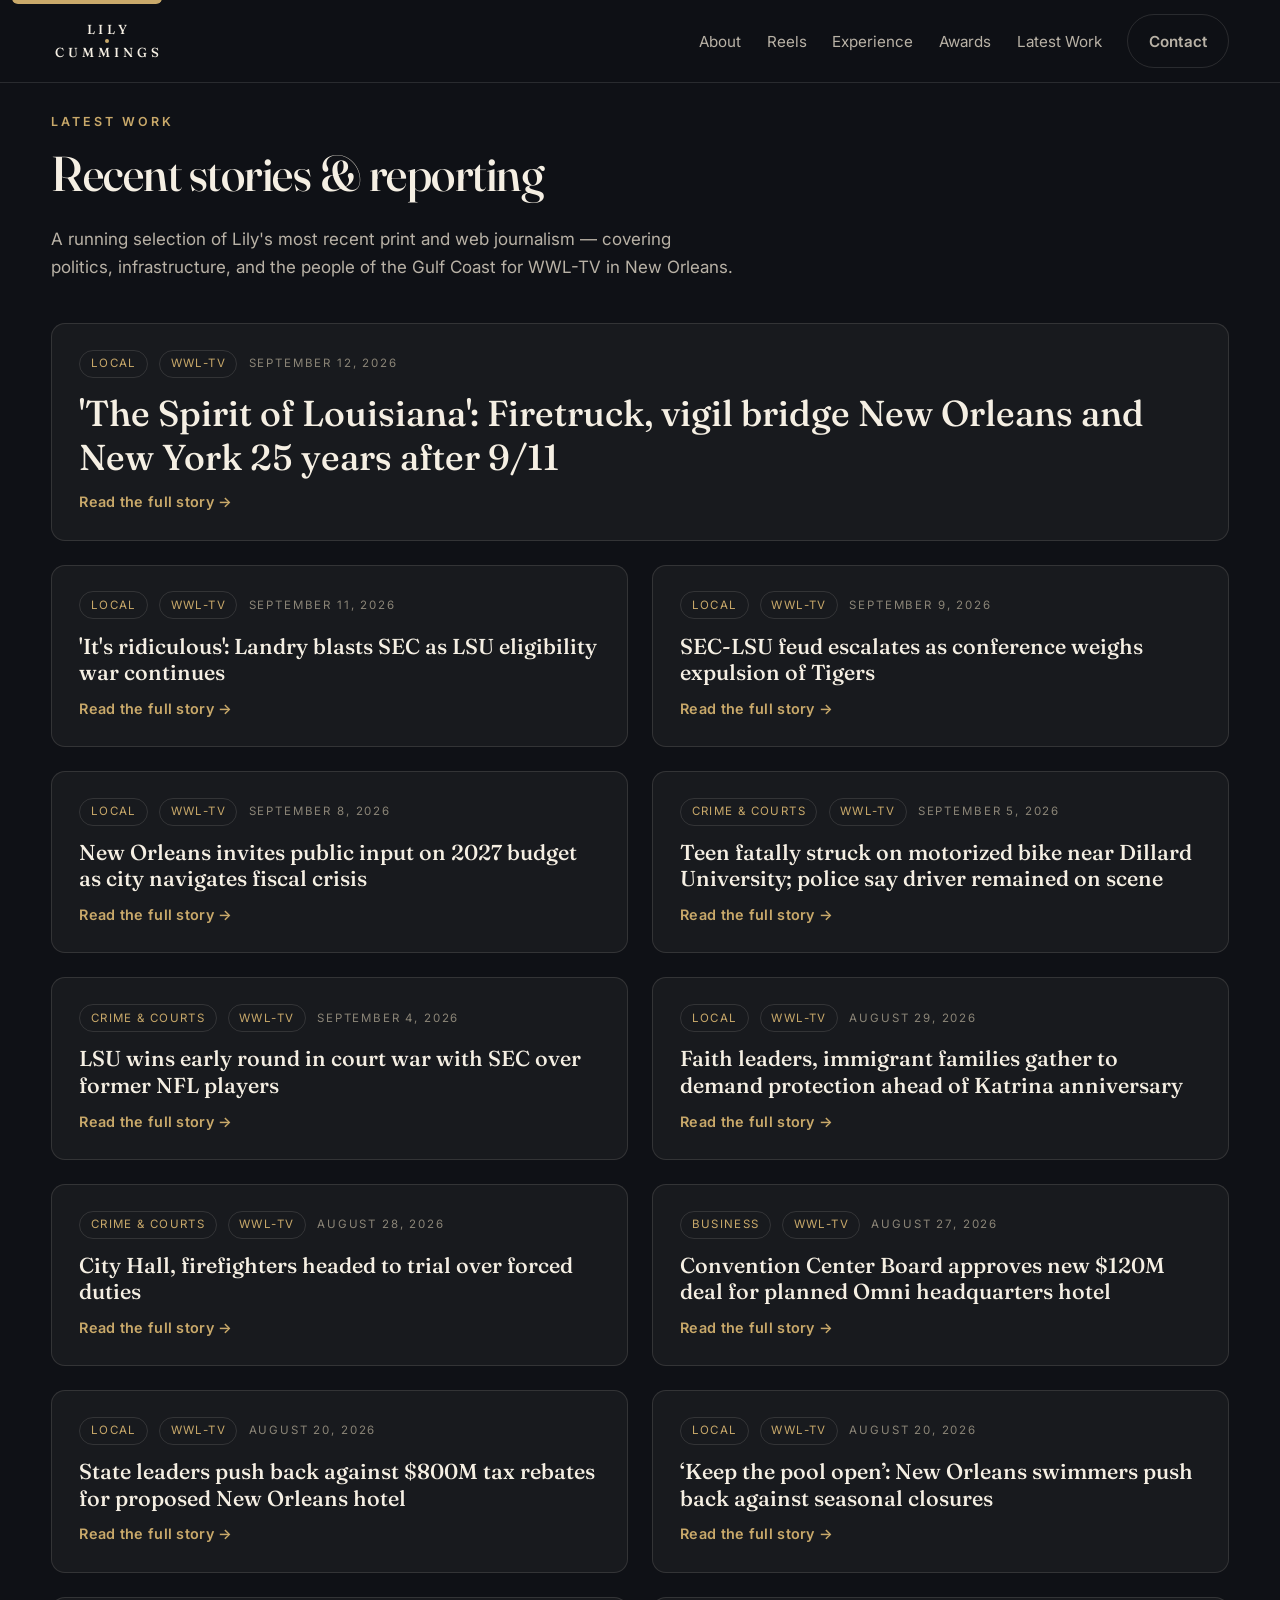
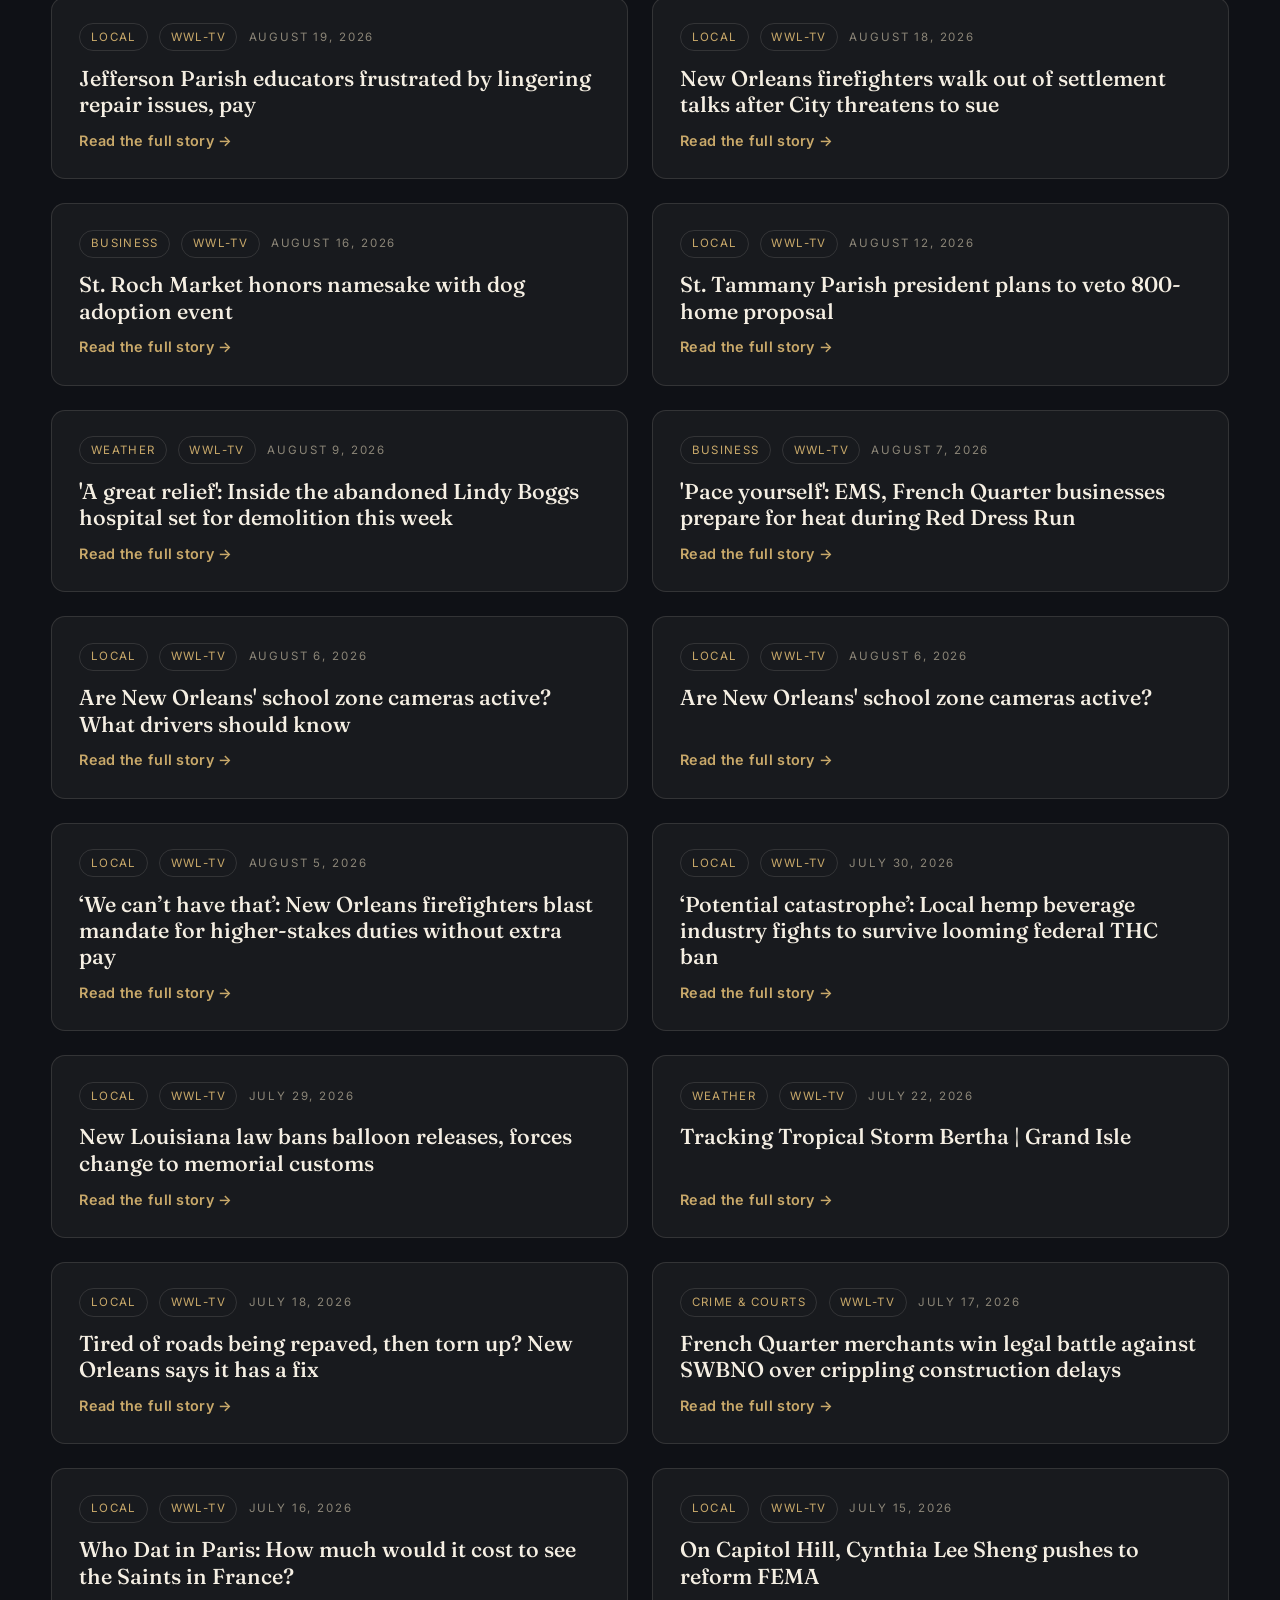
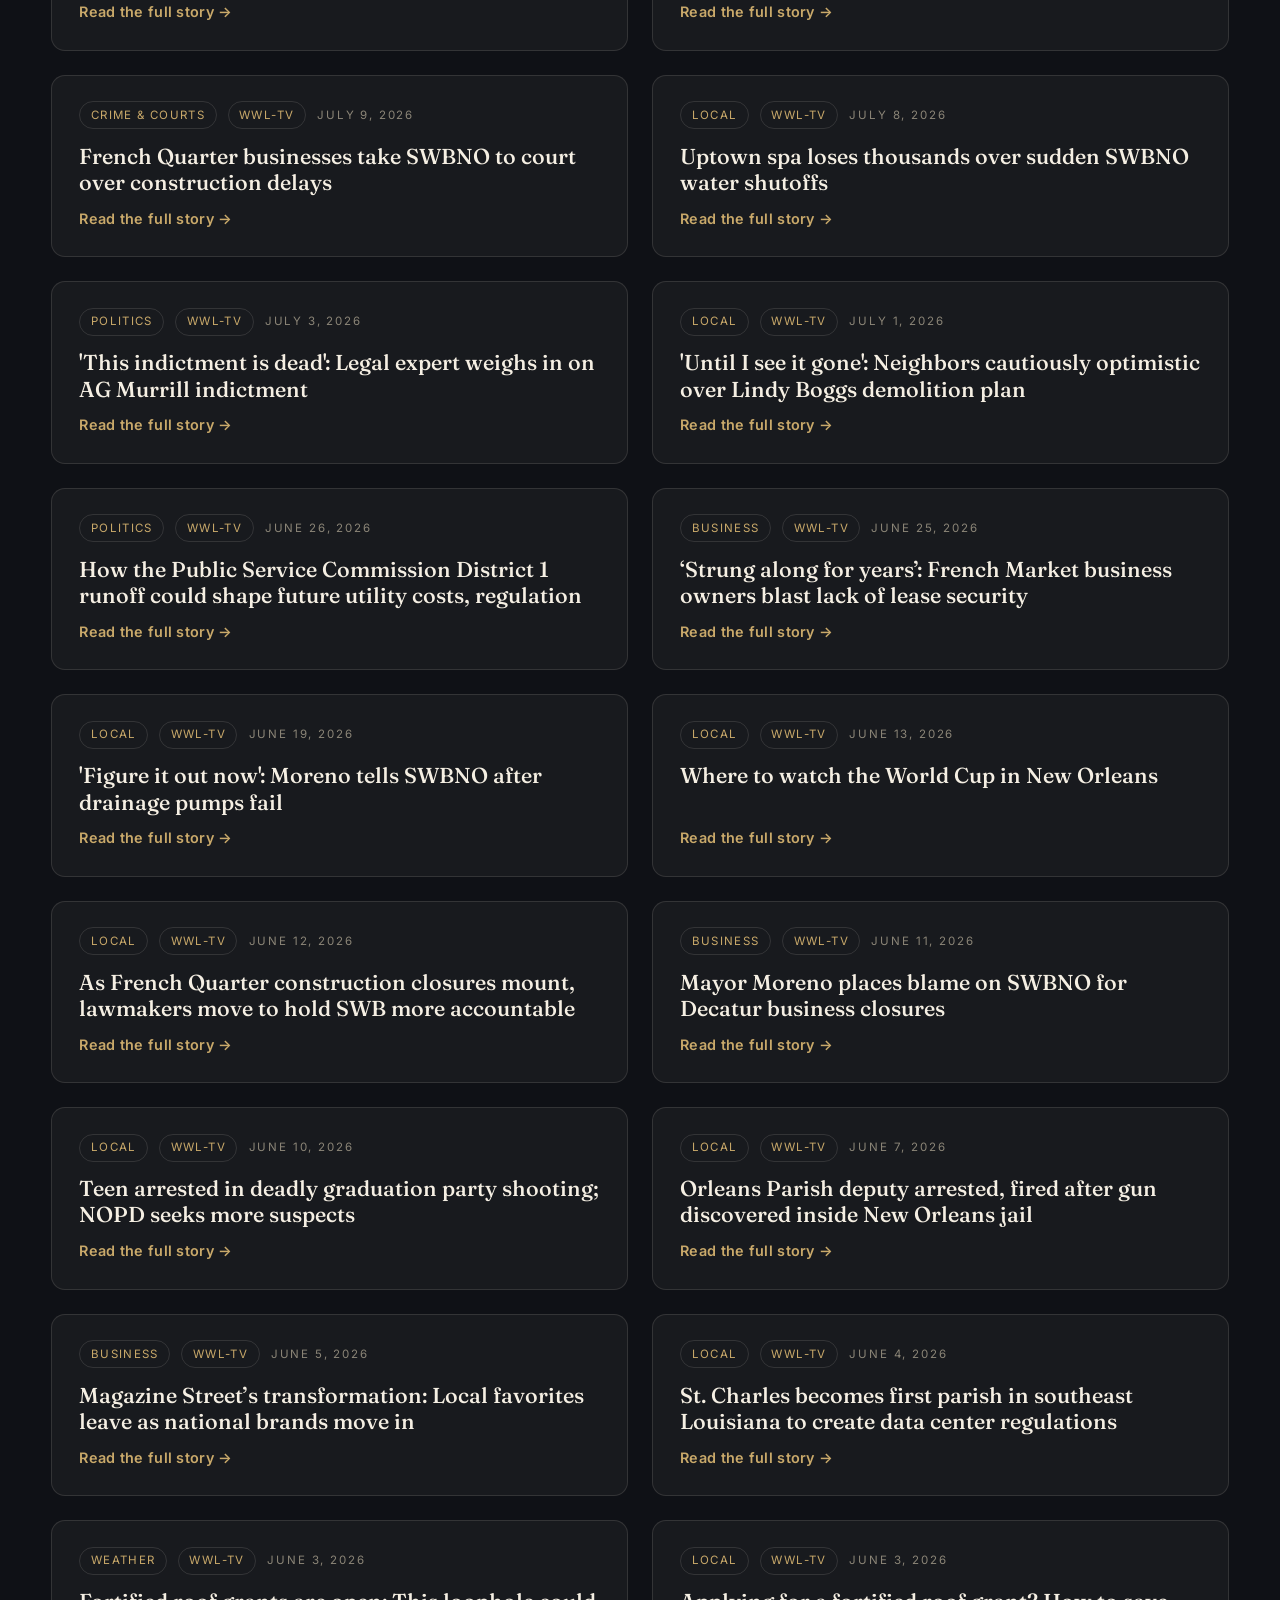
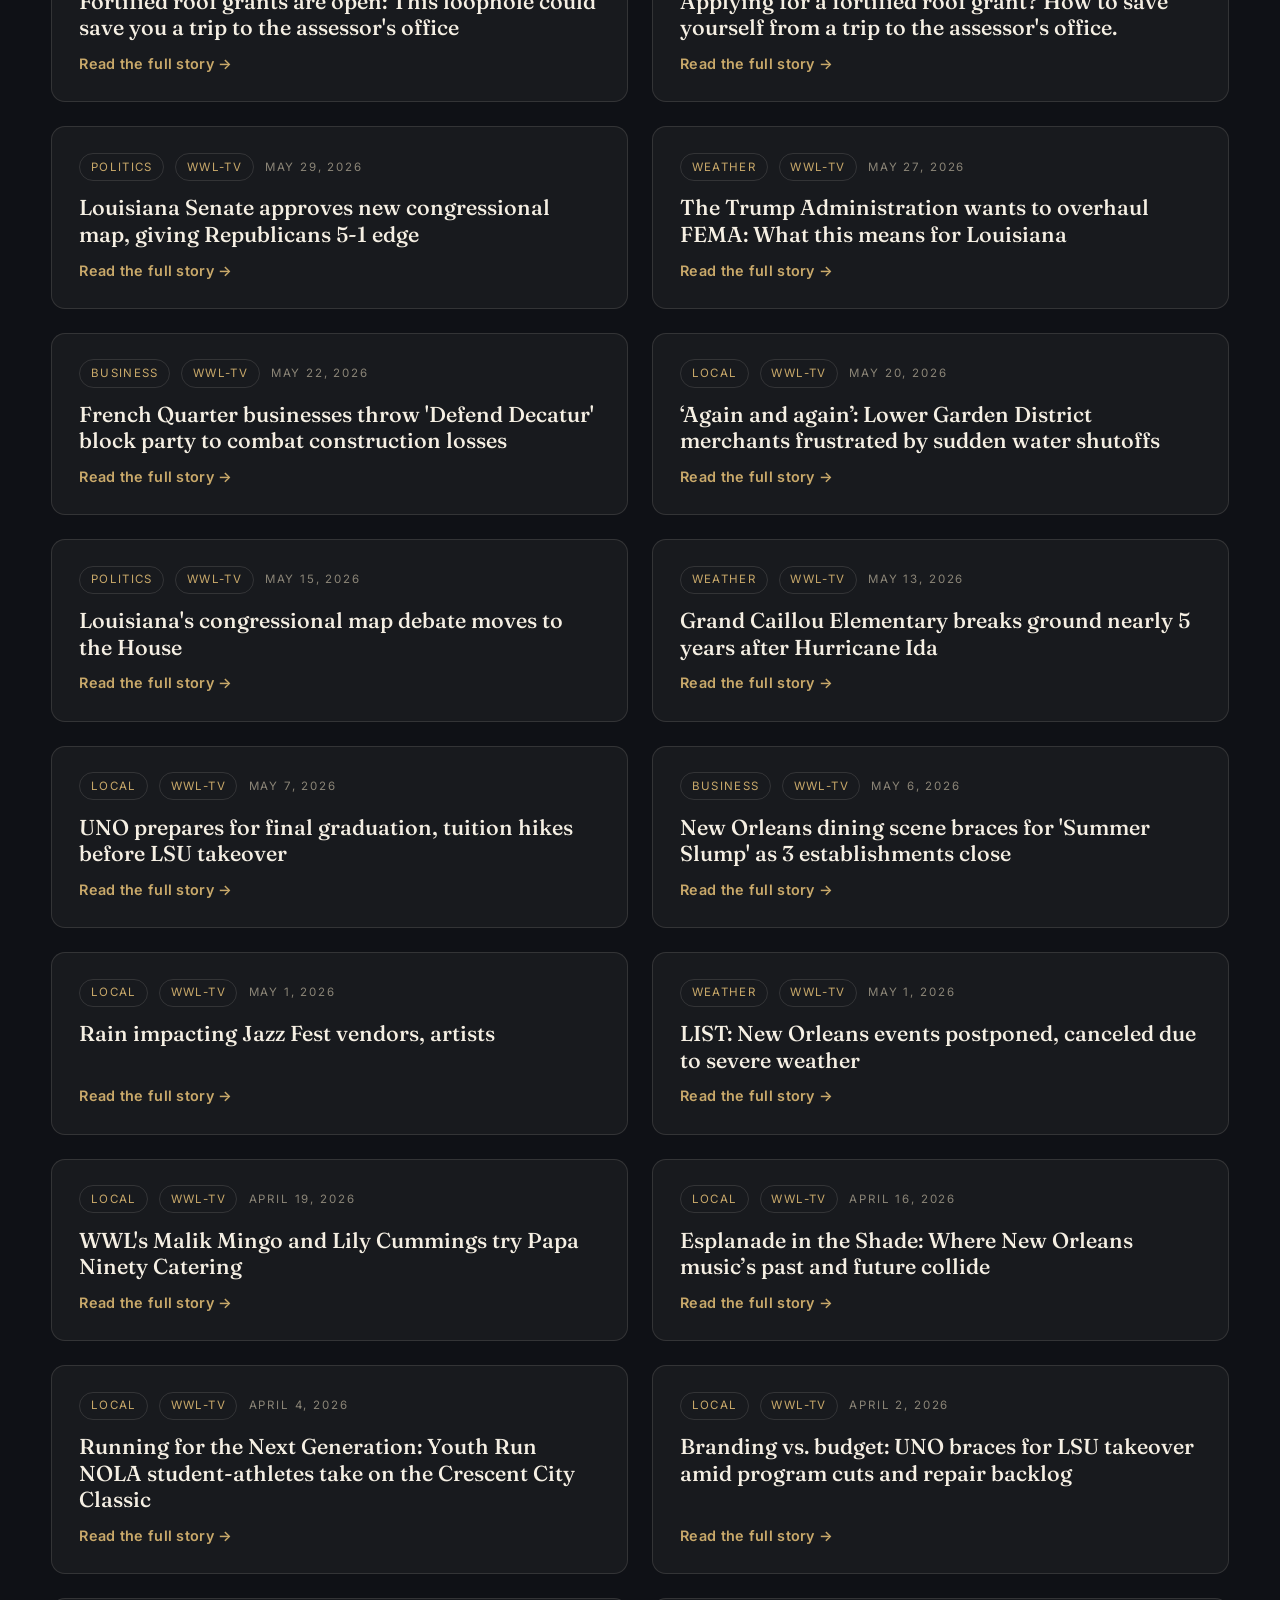
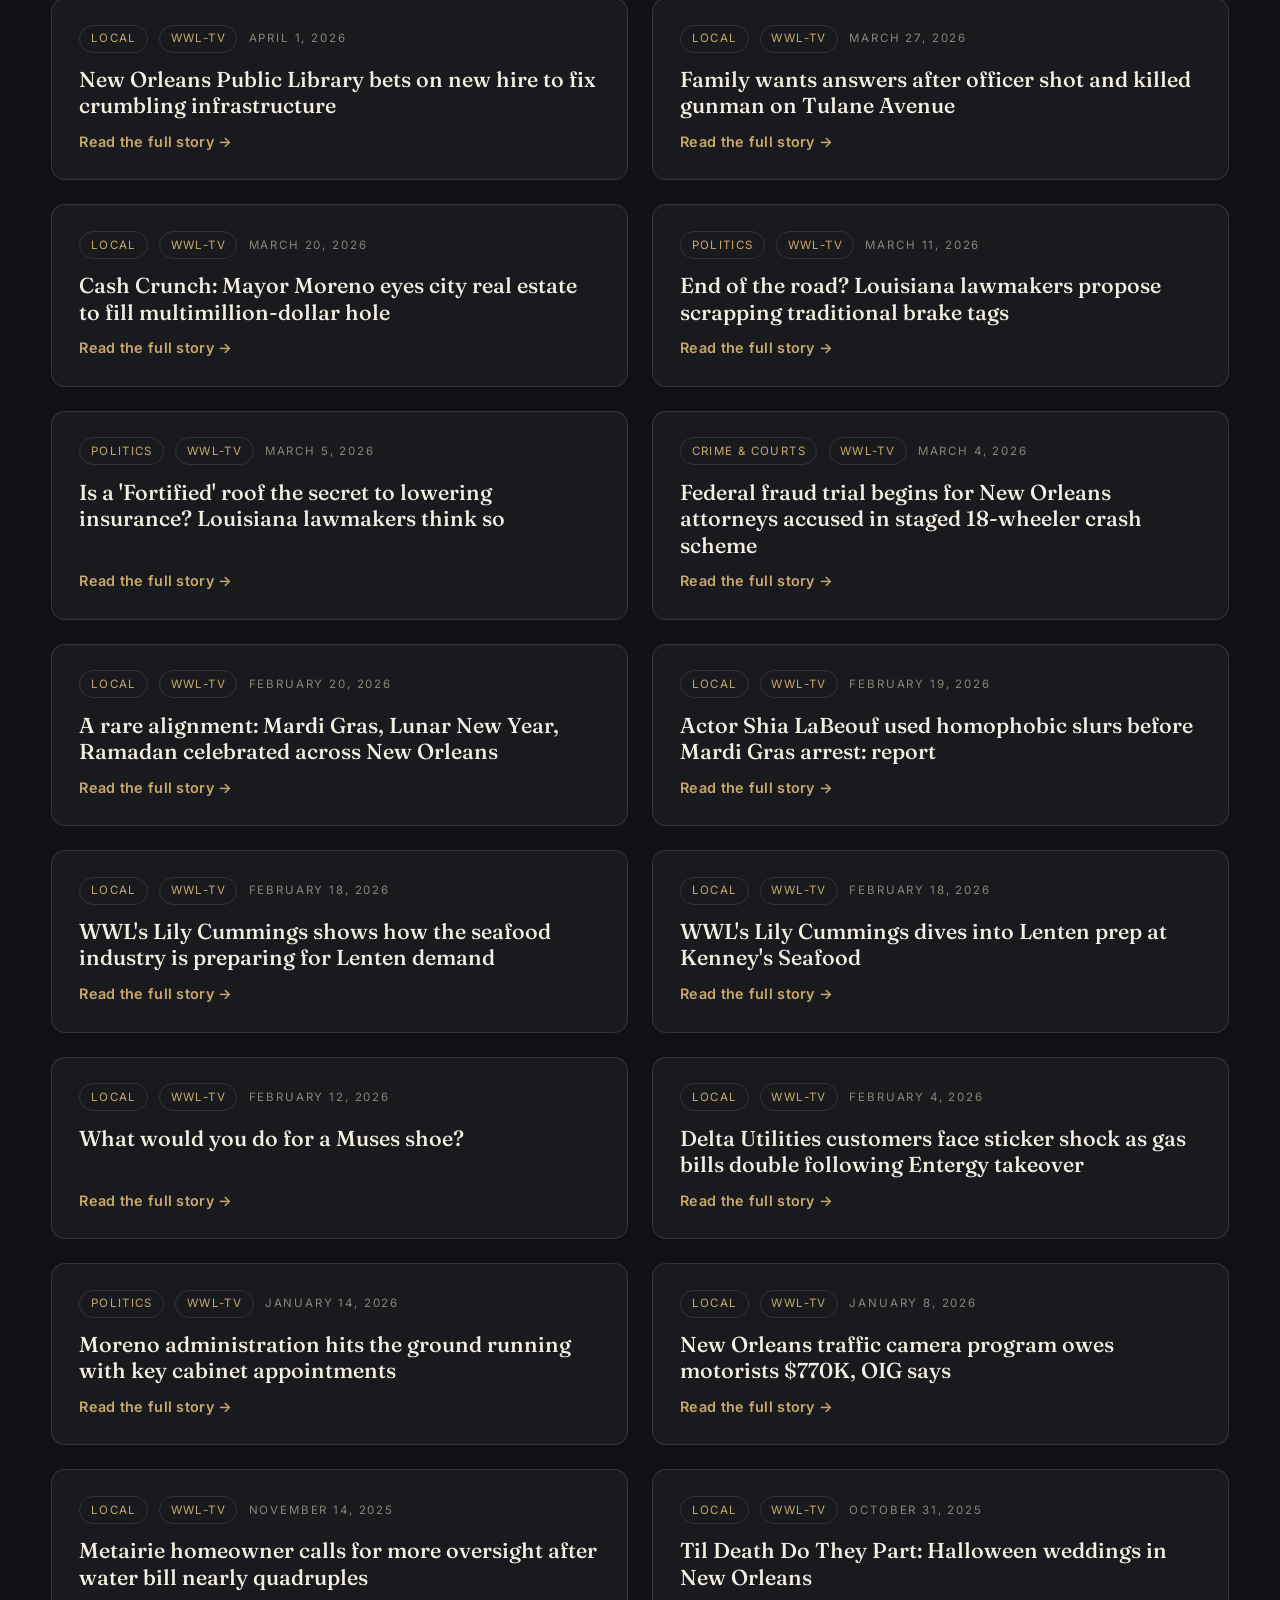
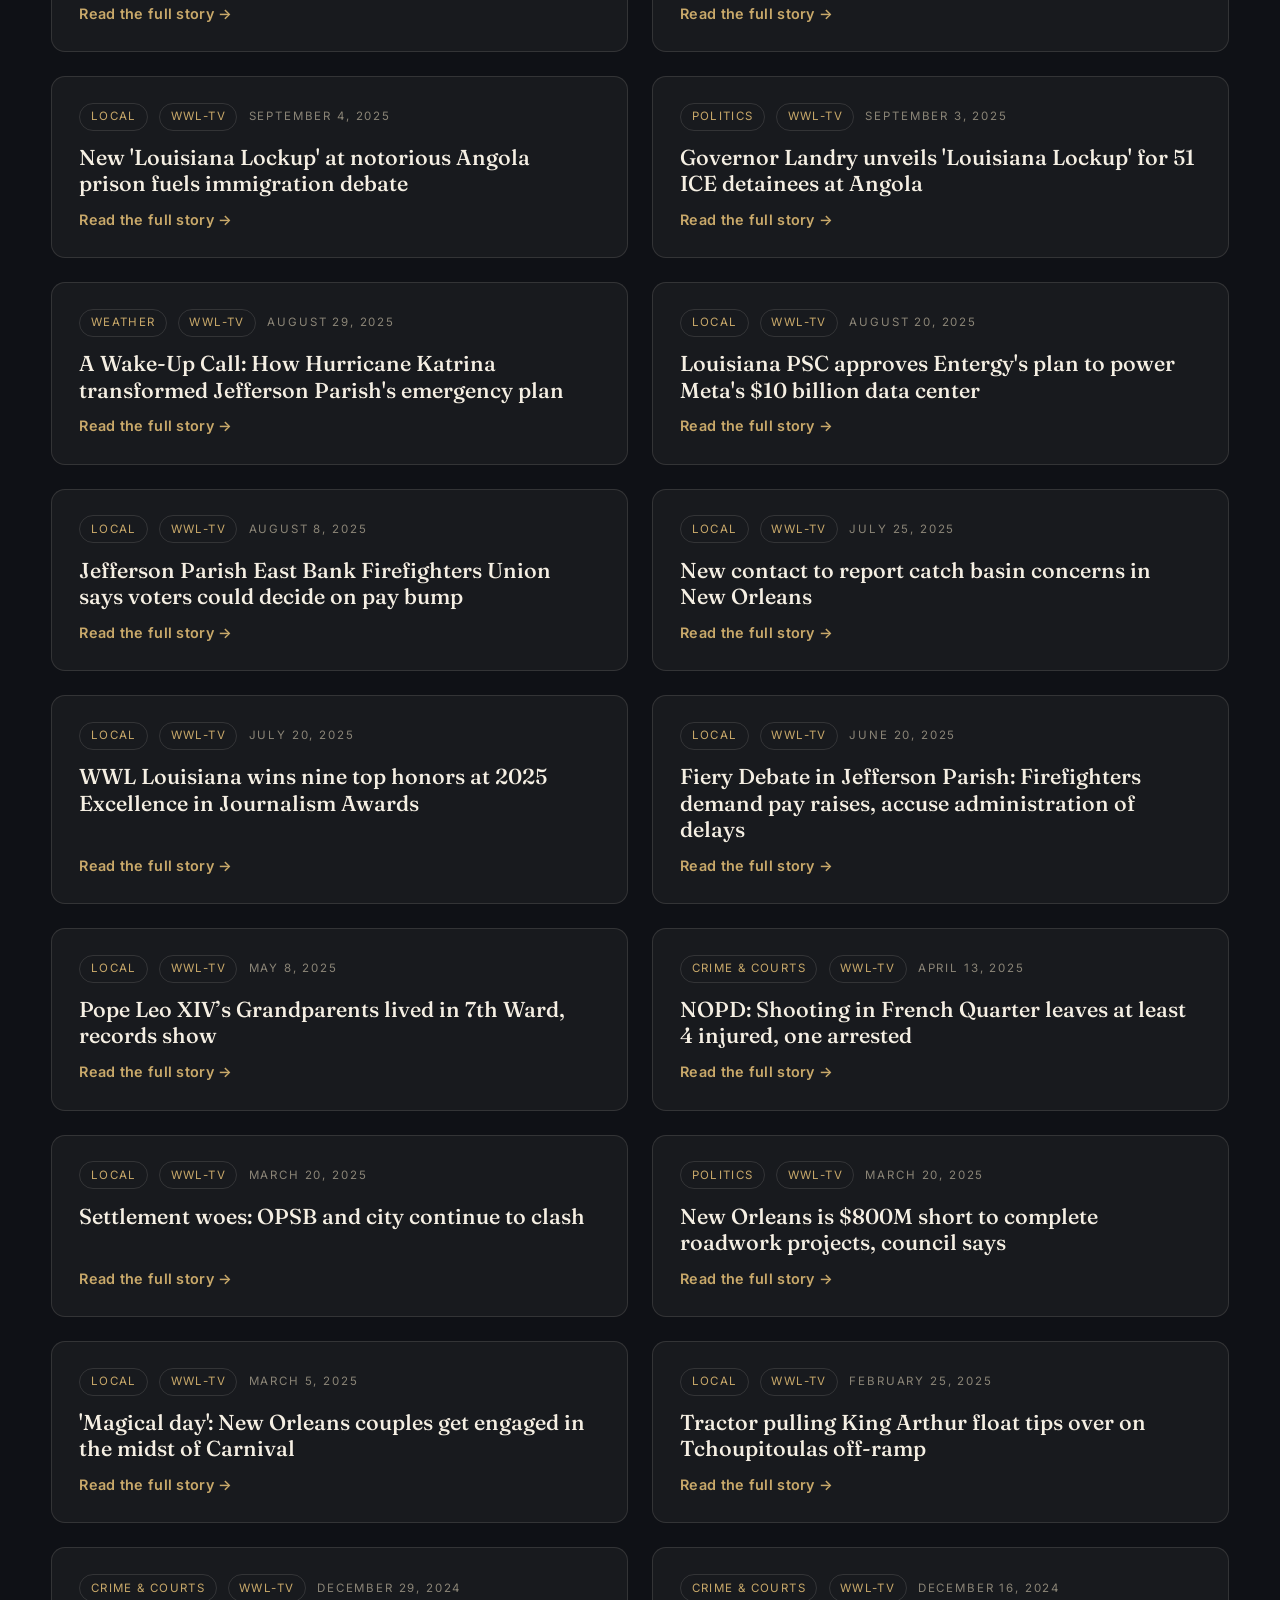
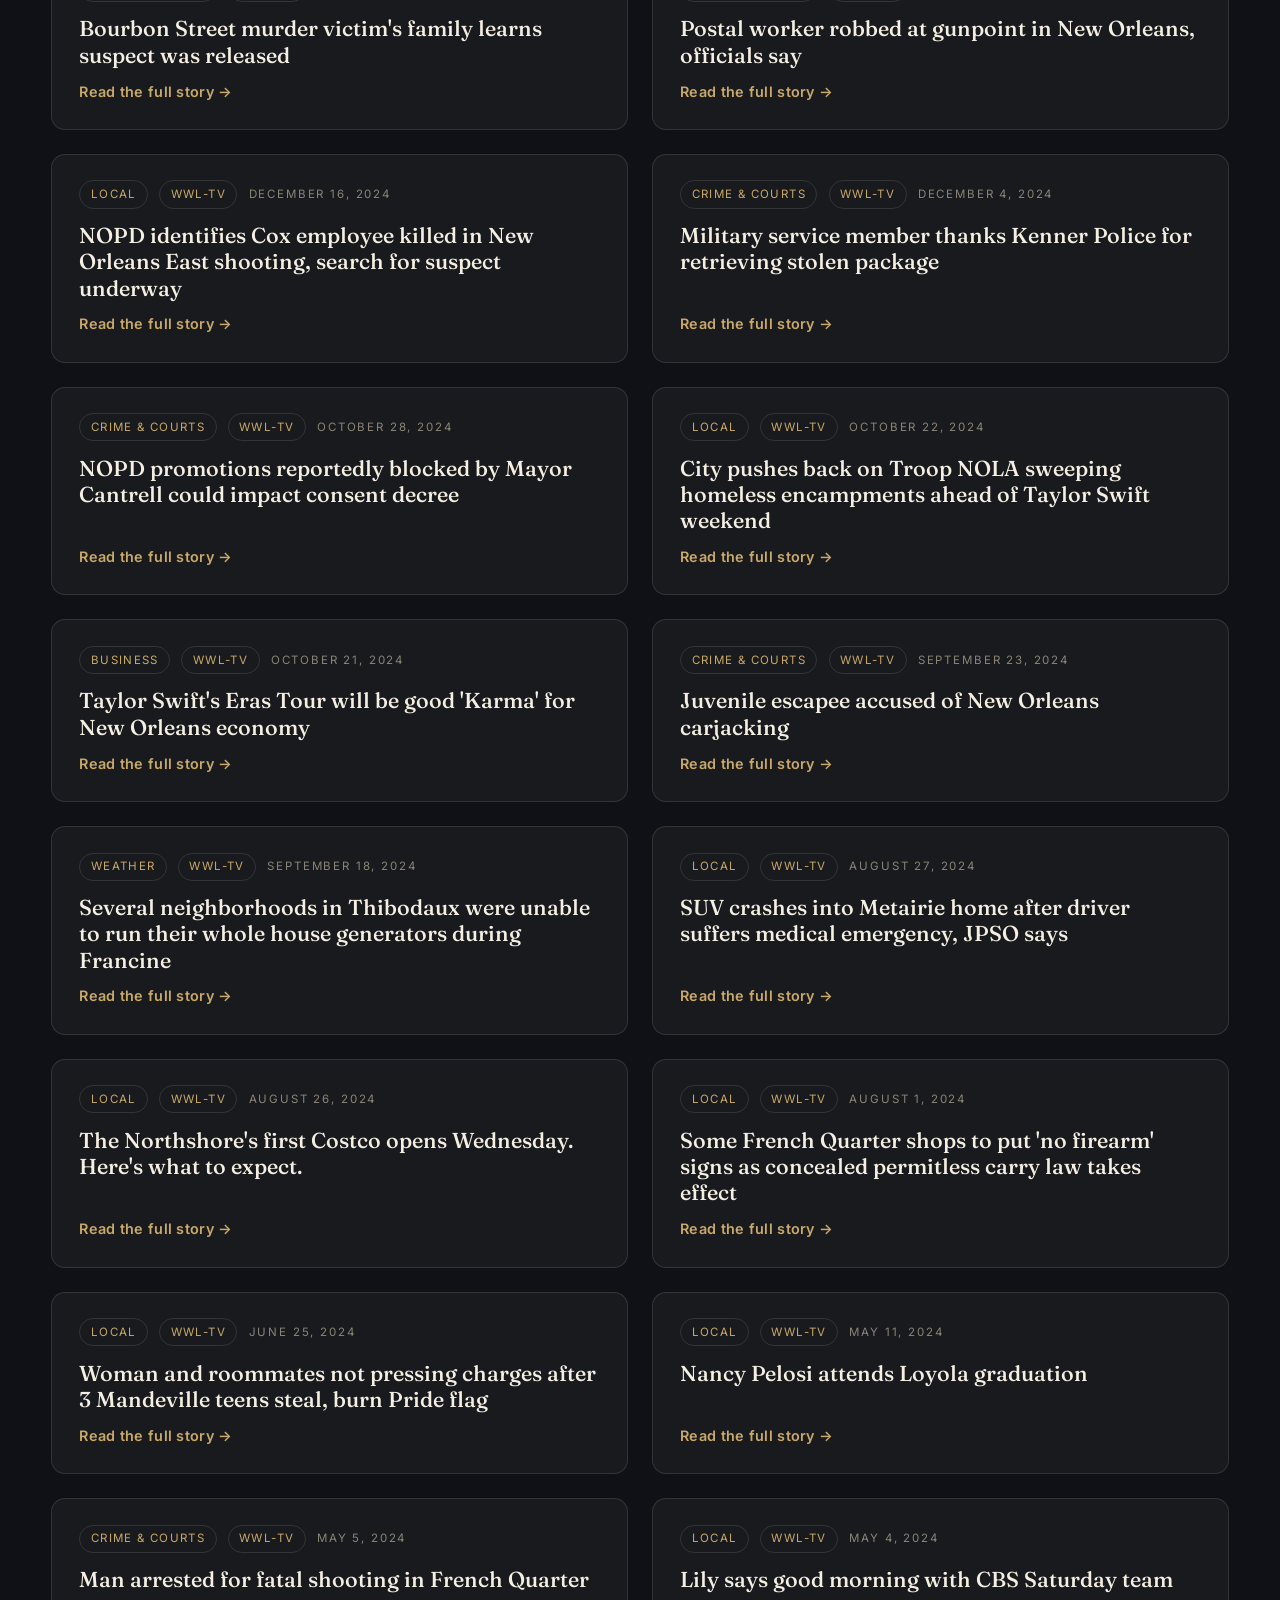
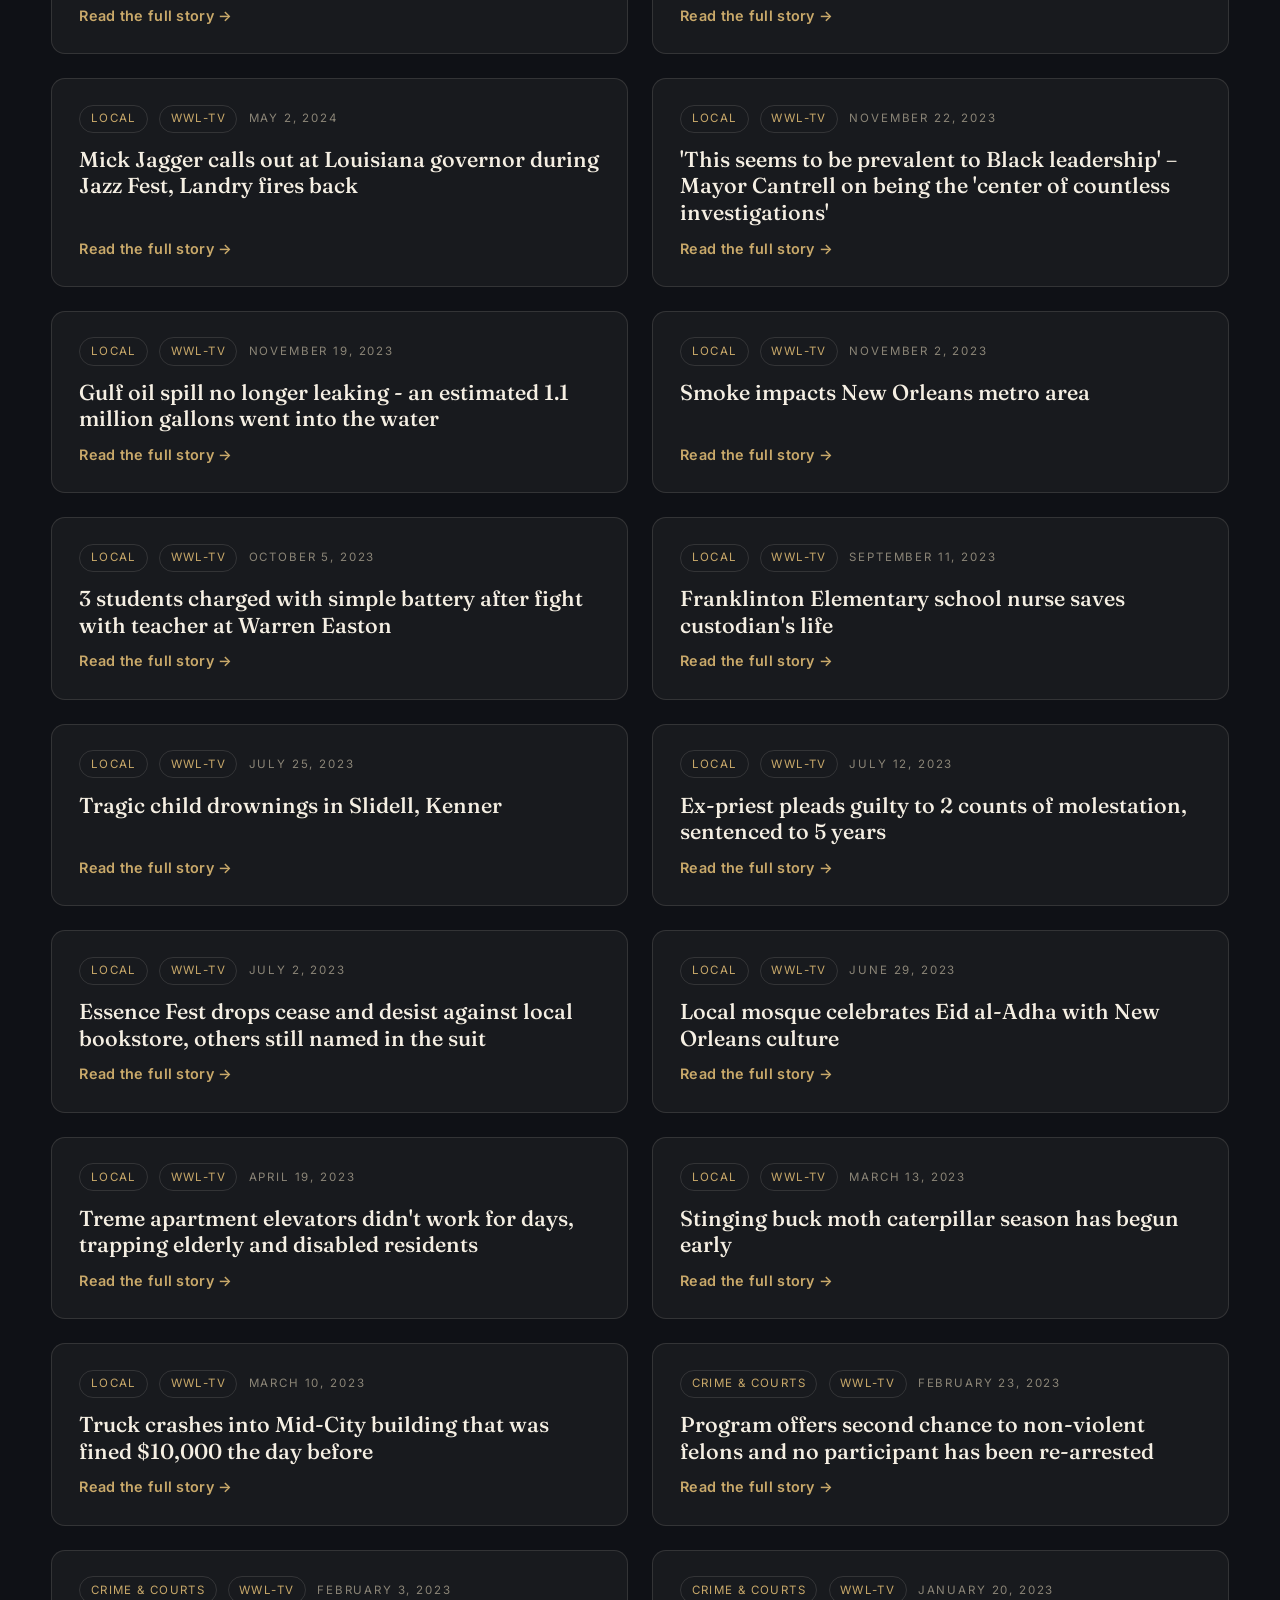
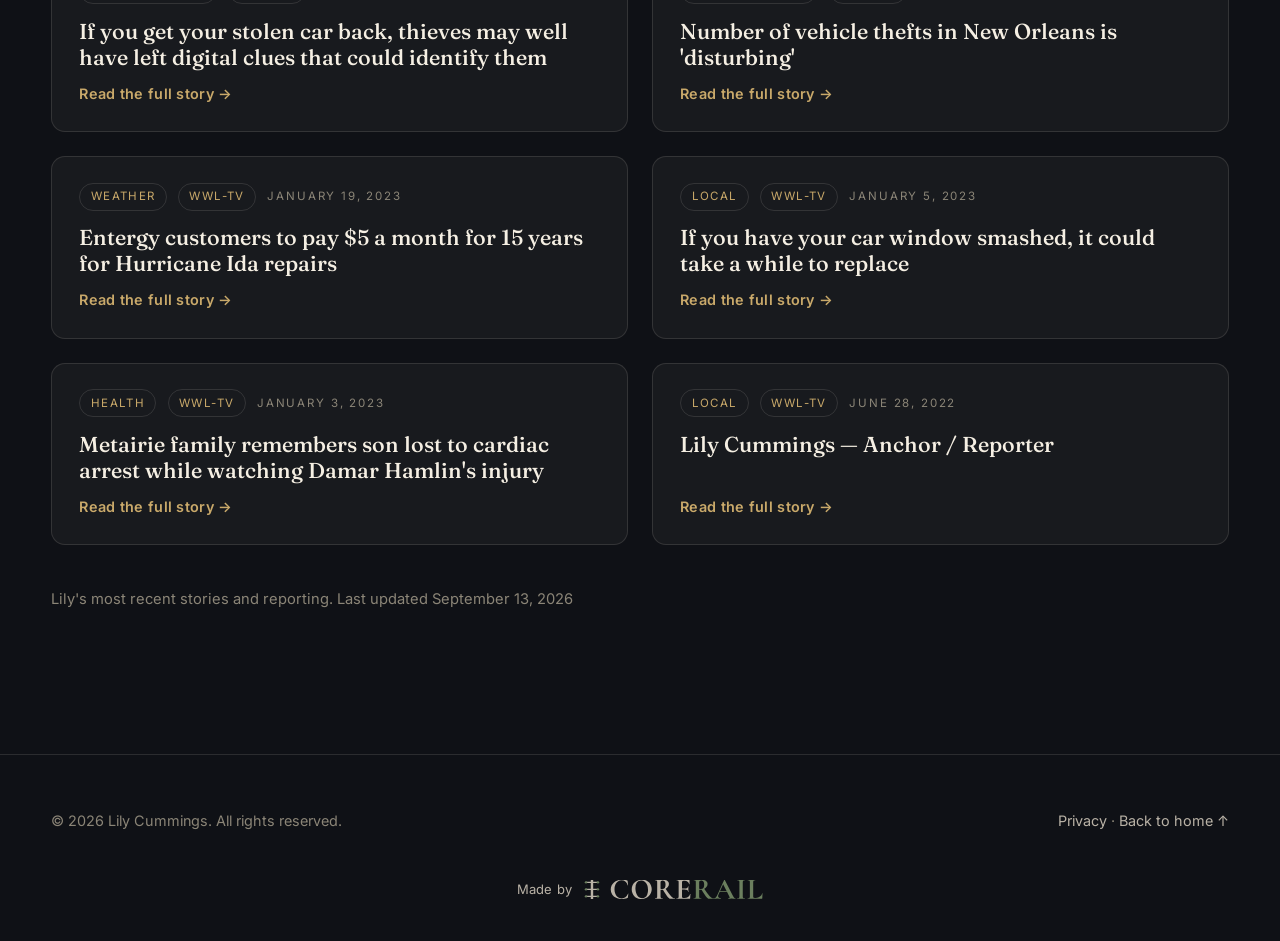
==== commit 6cc97648: "Auto-update Latest Work (2026-09-13)" ====
--- a/latest-work.html
+++ b/latest-work.html
@@ -1053,7 +1053,7 @@
         <!-- STORIES:END -->
 
         <div class="stories-foot">
-          <p>Lily's most recent stories and reporting. <!-- UPDATED:START -->Last updated September 12, 2026<!-- UPDATED:END --></p>
+          <p>Lily's most recent stories and reporting. <!-- UPDATED:START -->Last updated September 13, 2026<!-- UPDATED:END --></p>
         </div>
       </div>
     </section>
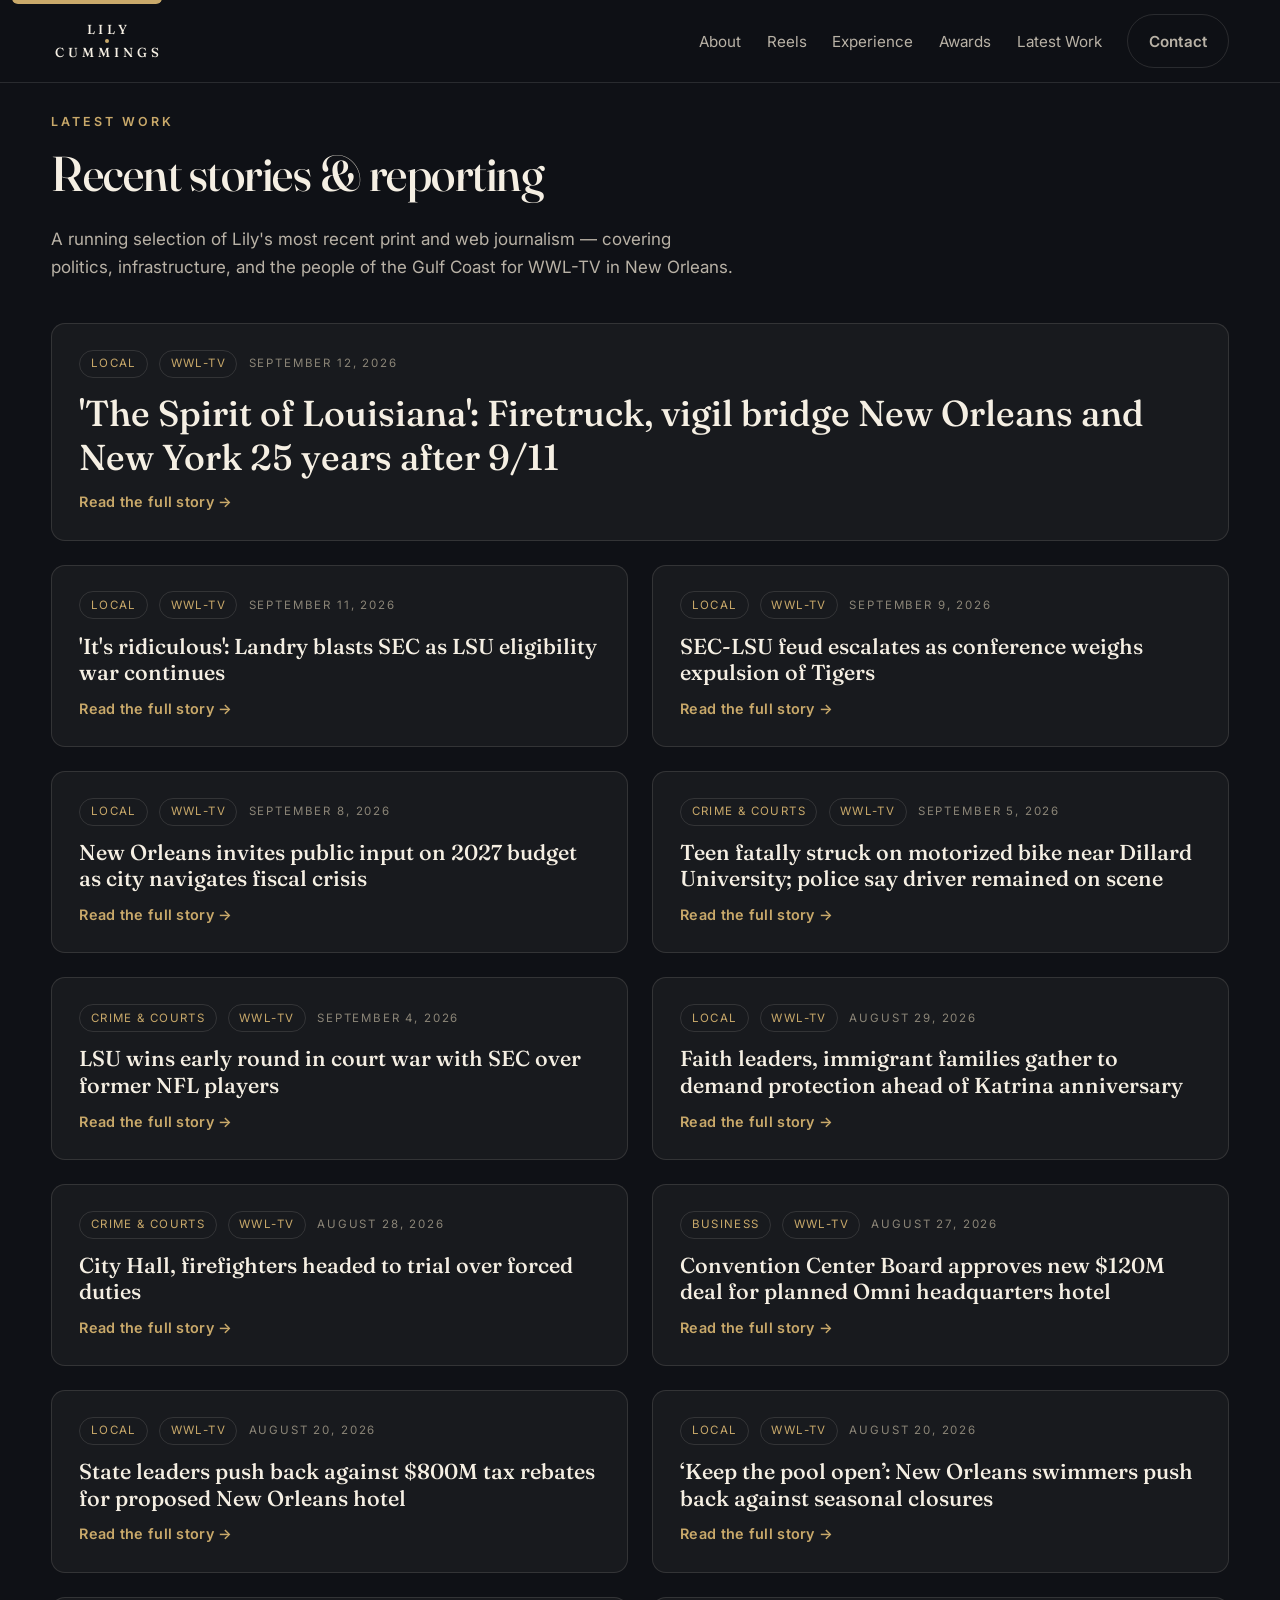
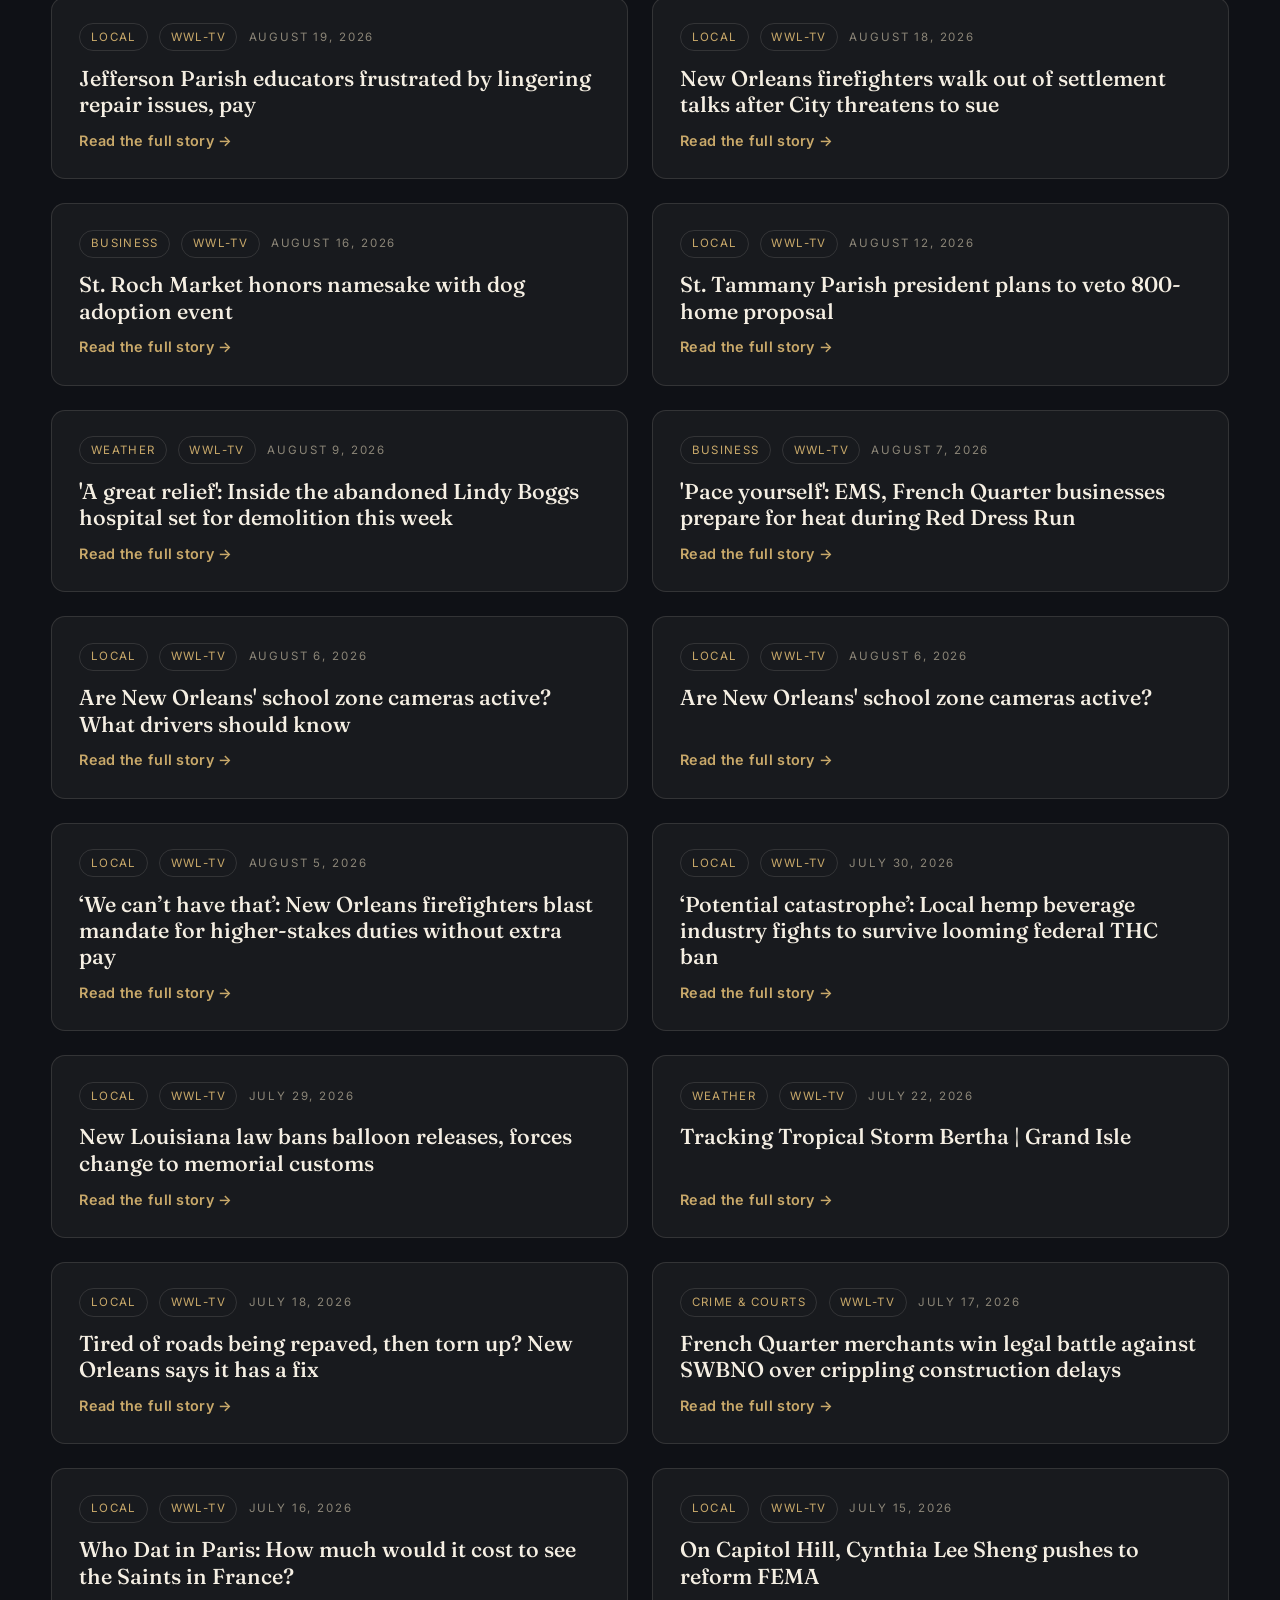
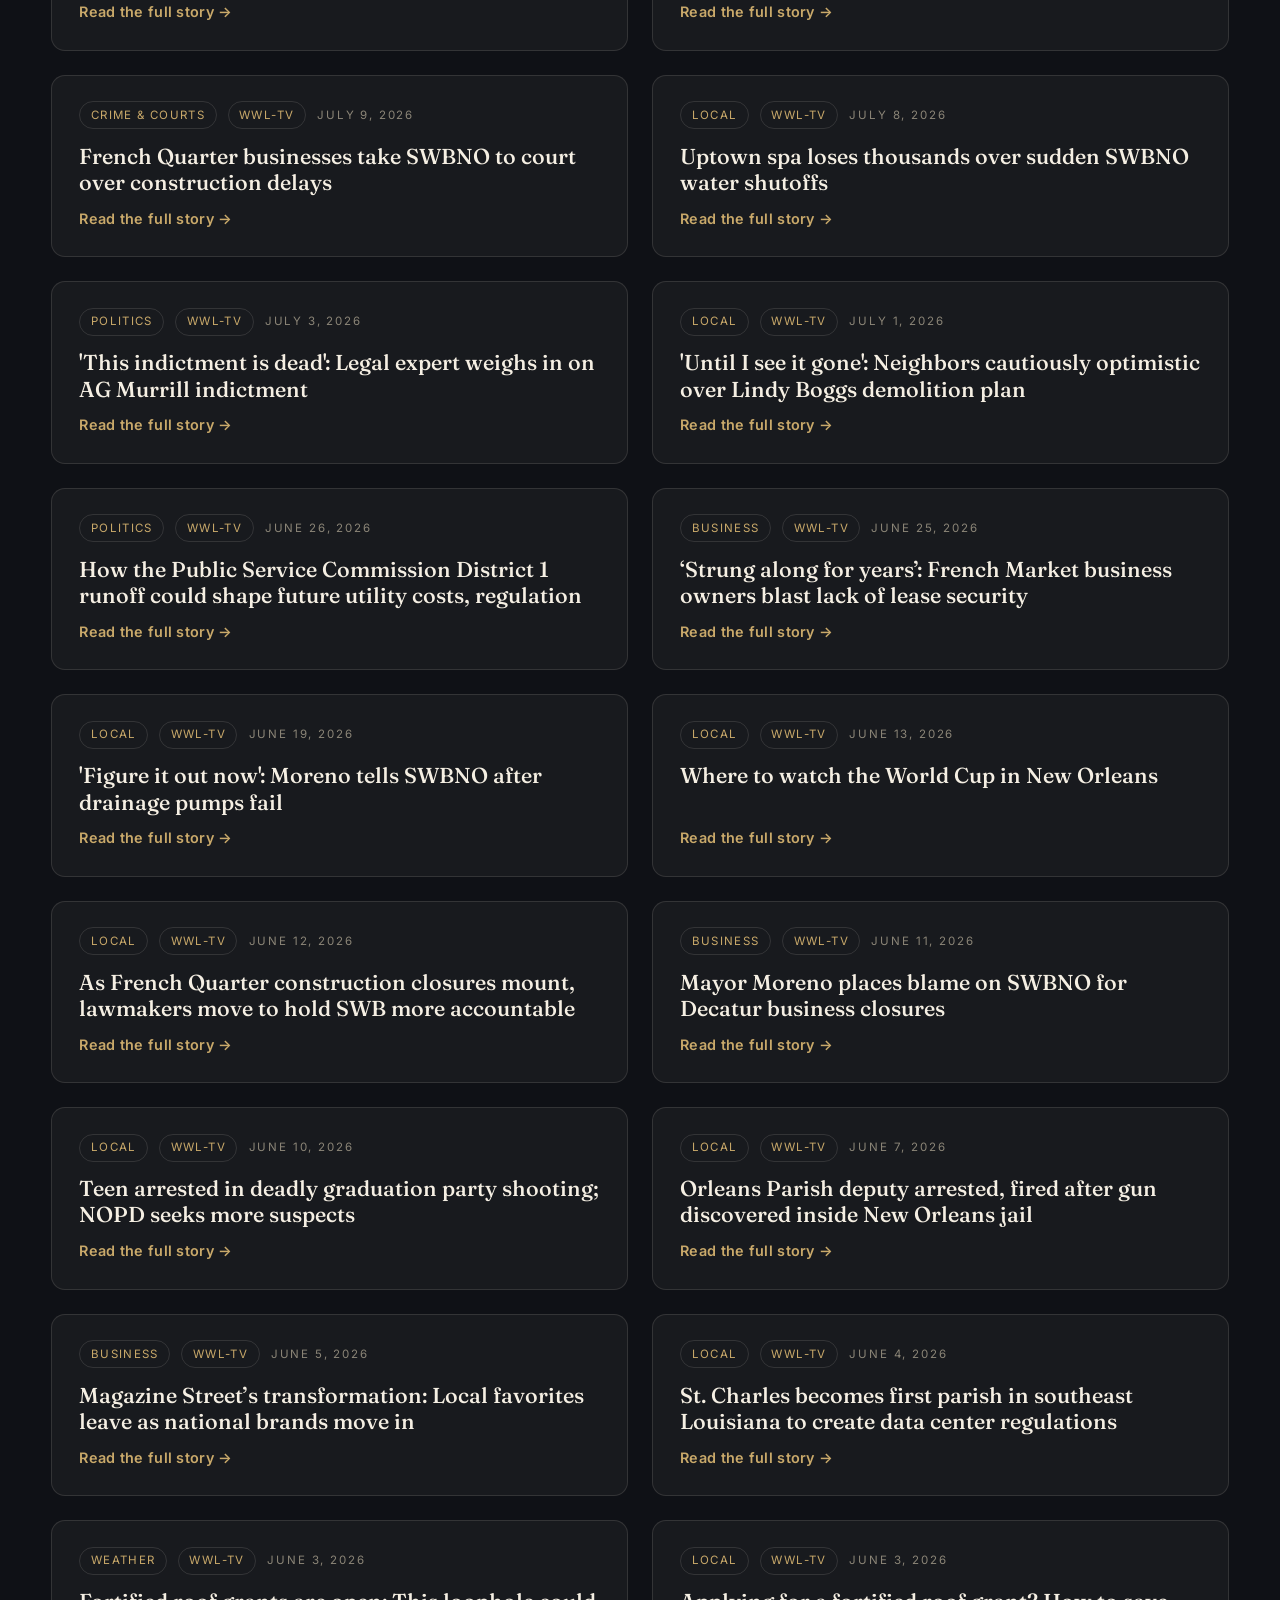
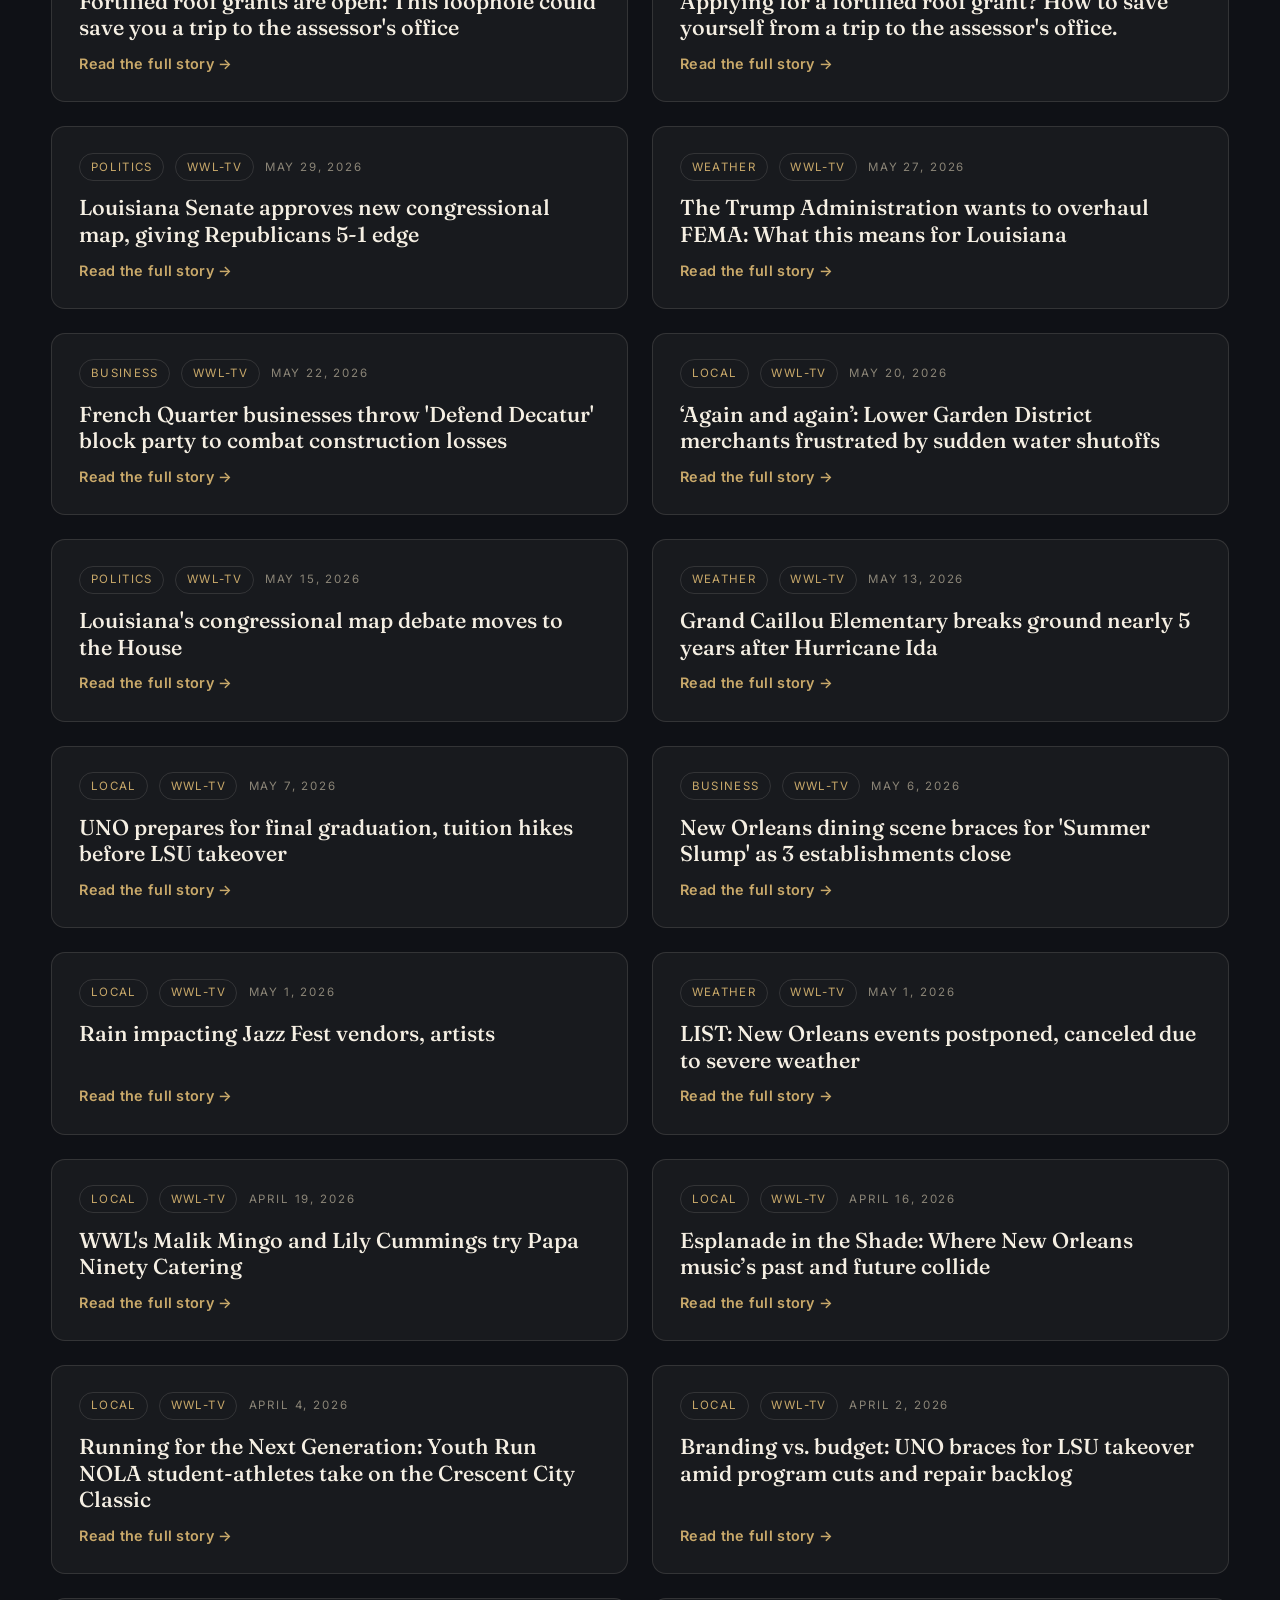
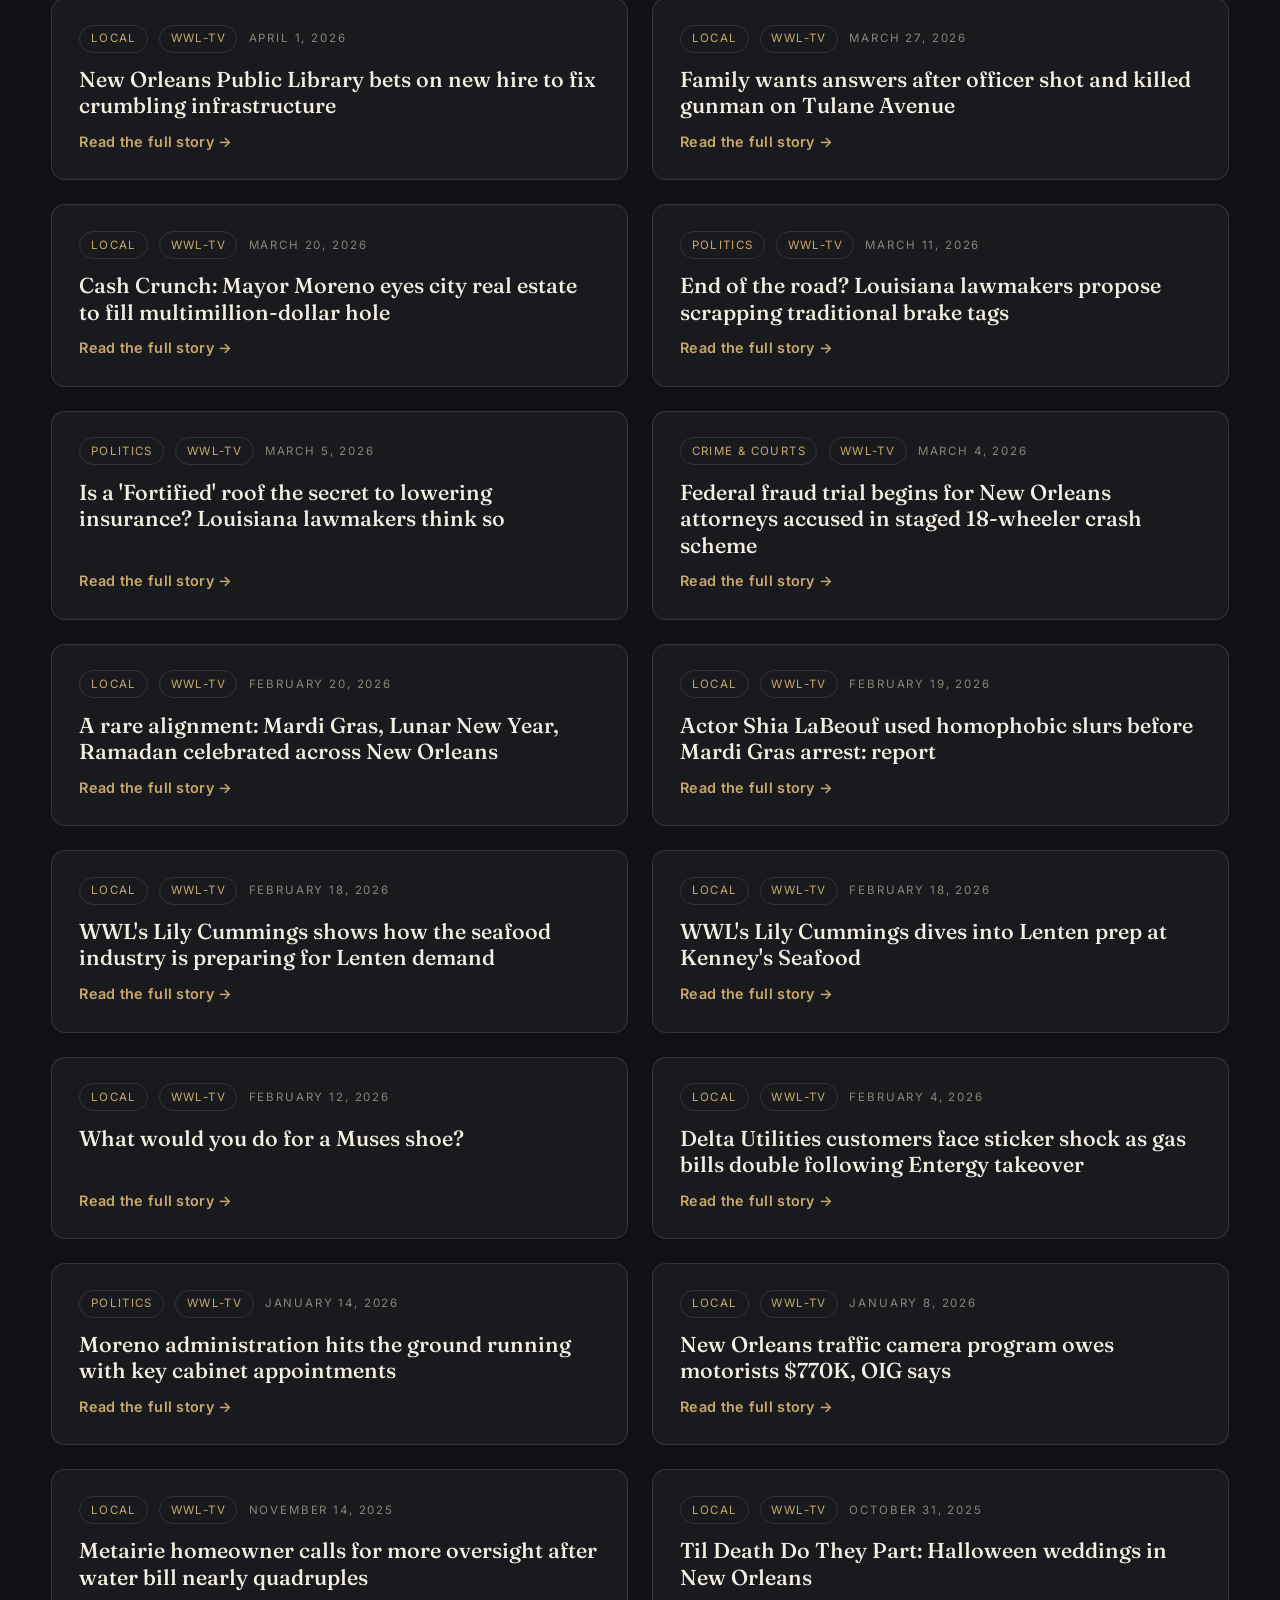
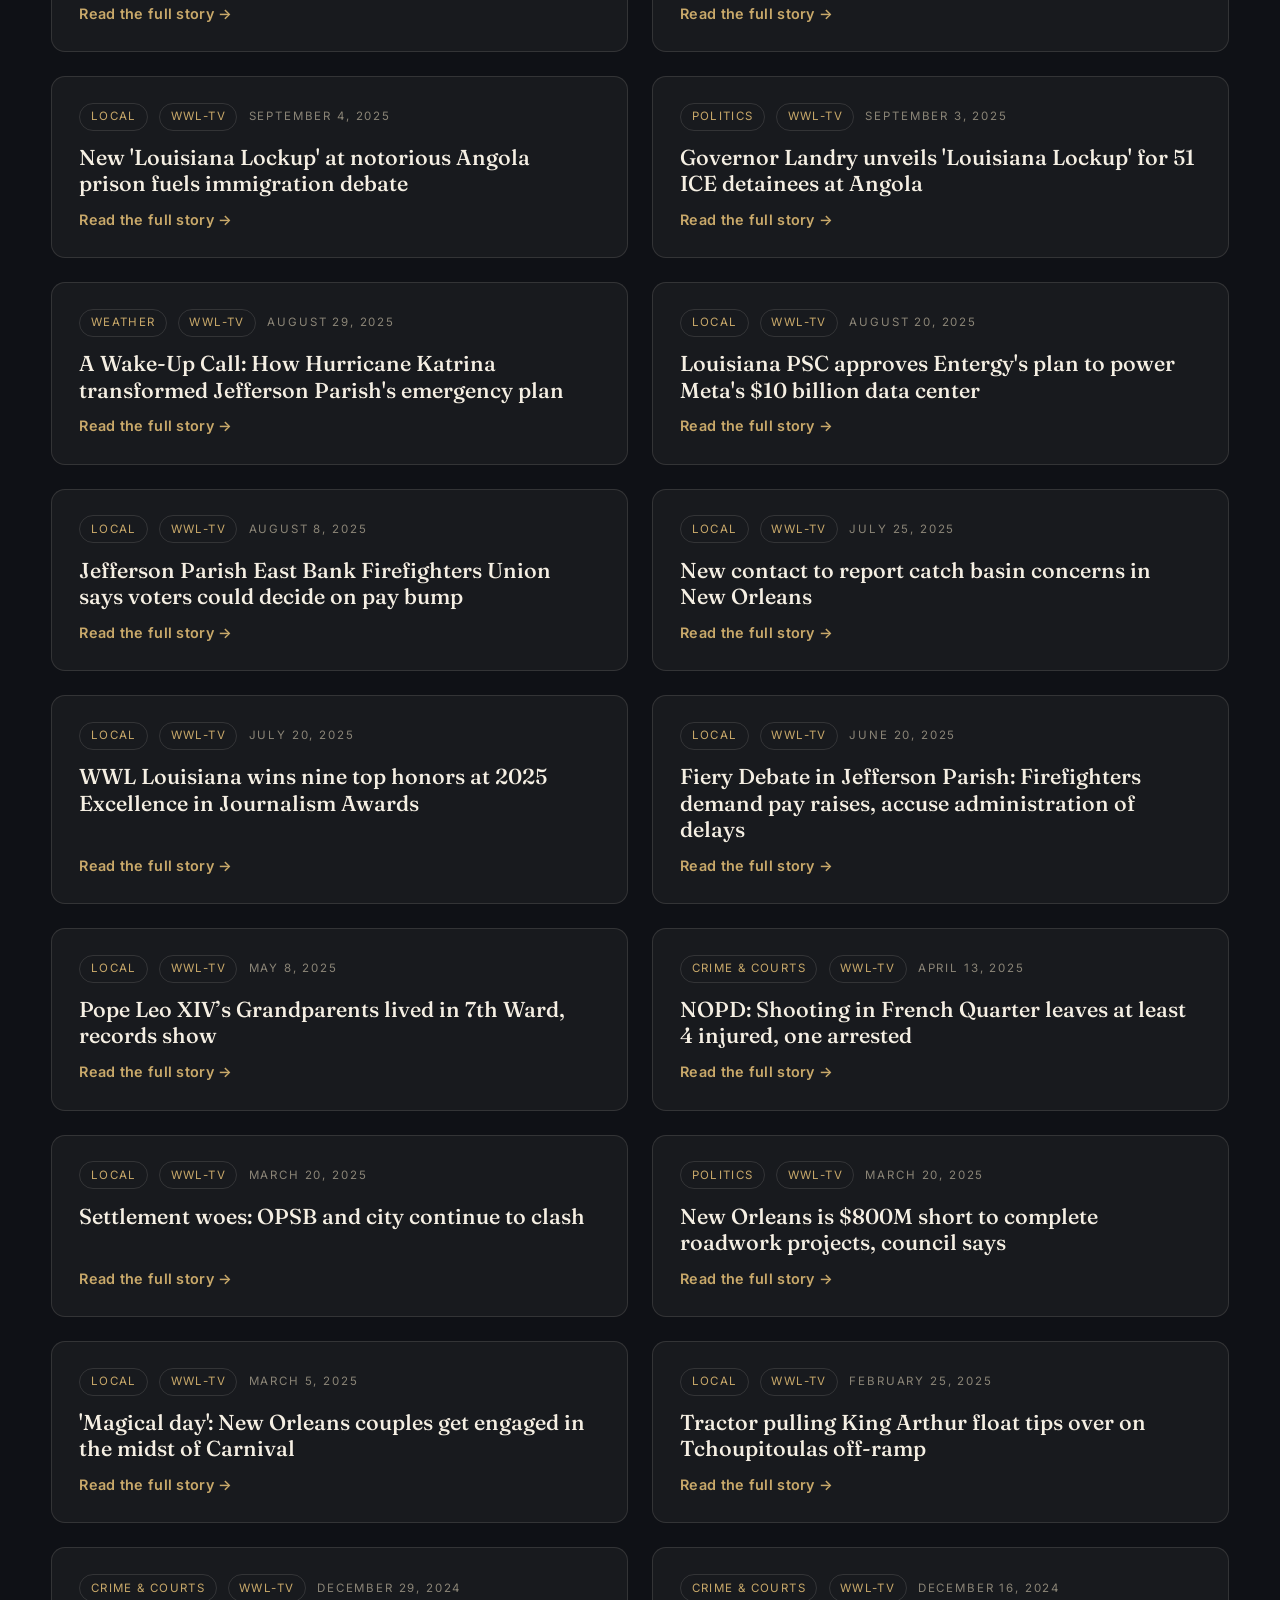
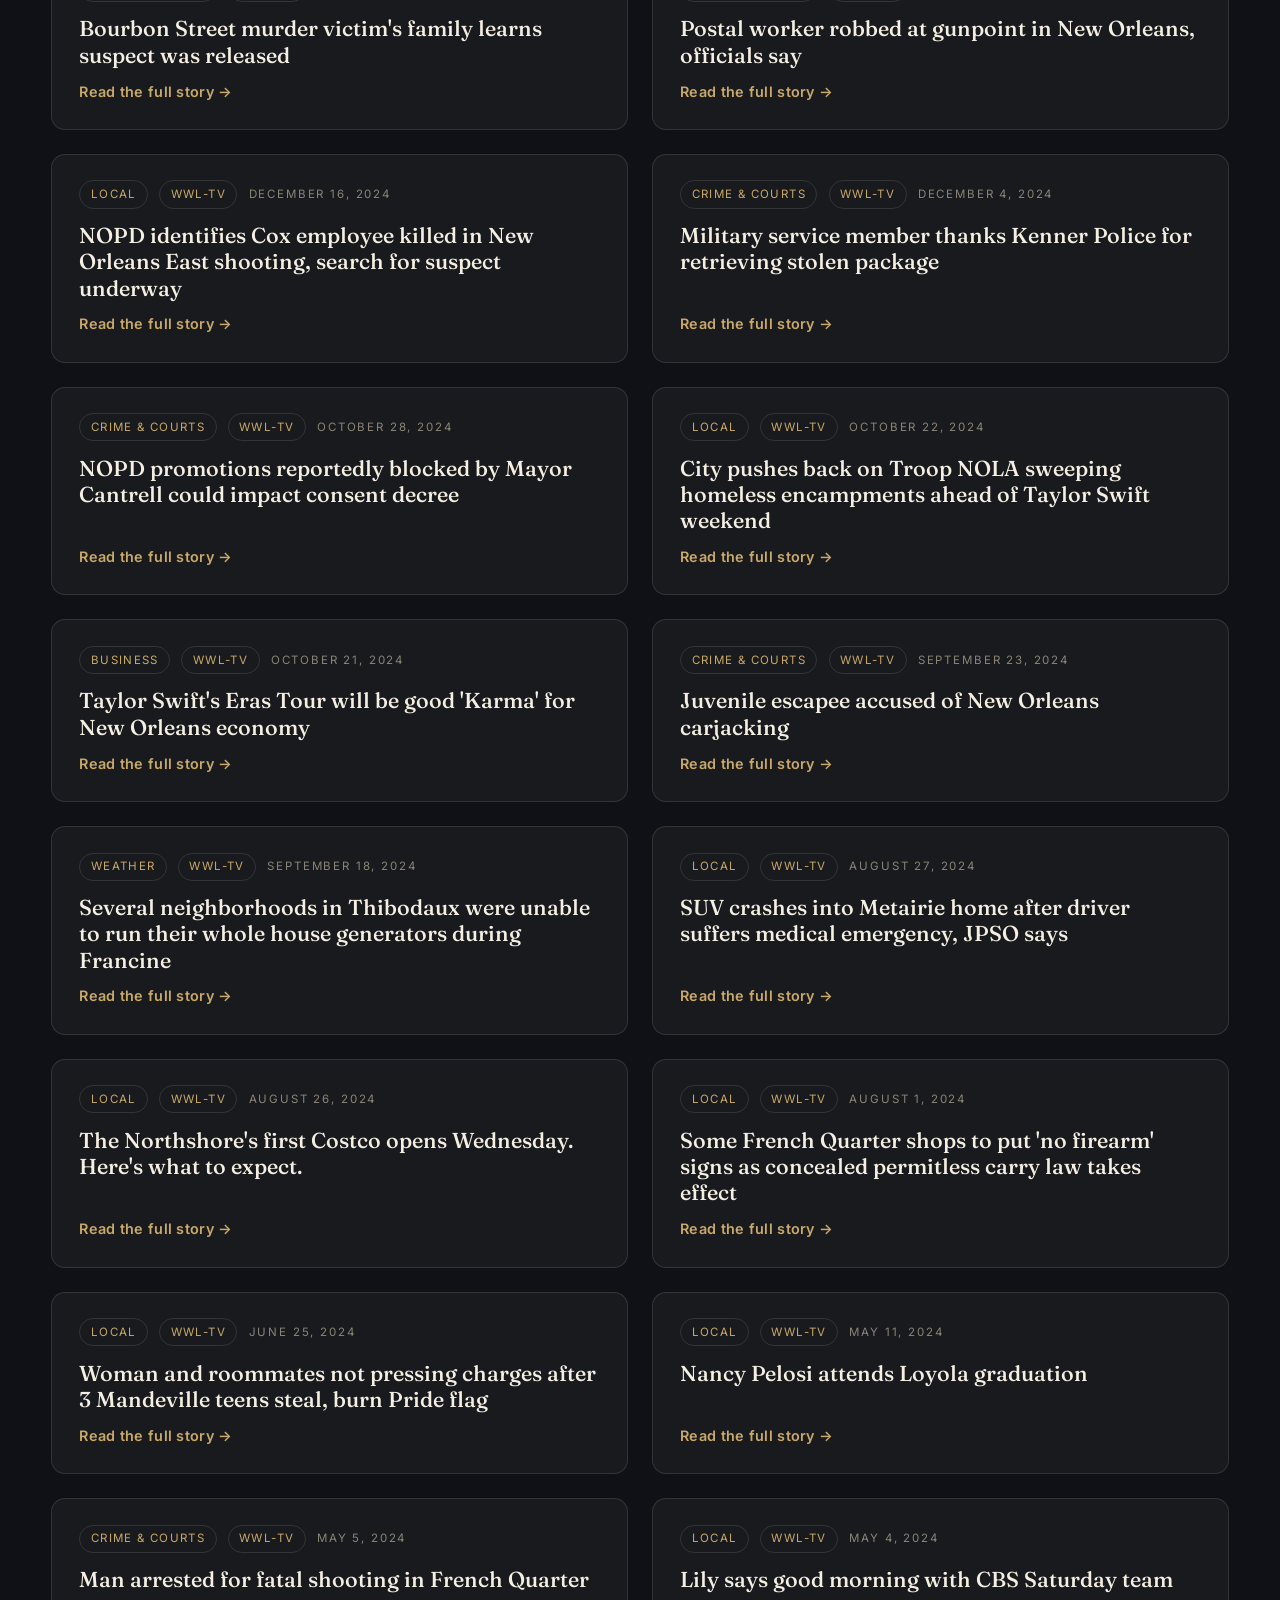
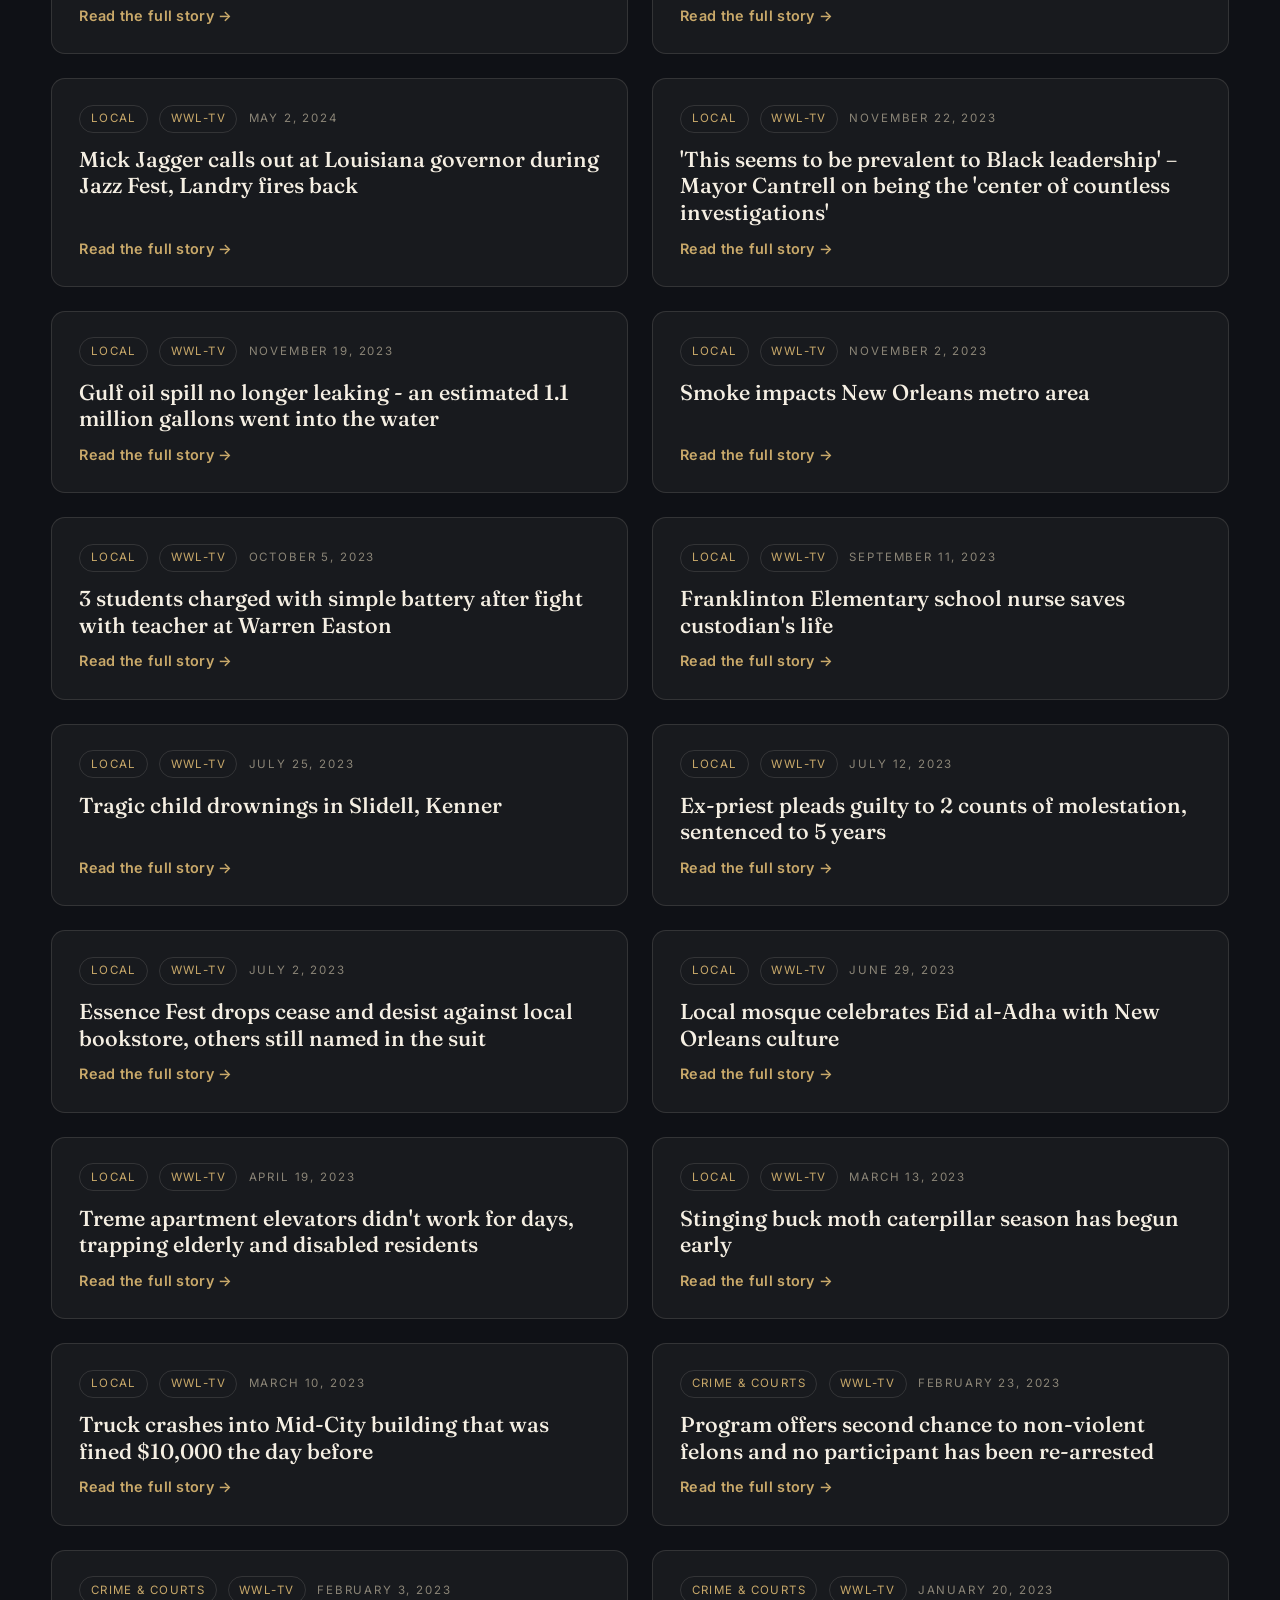
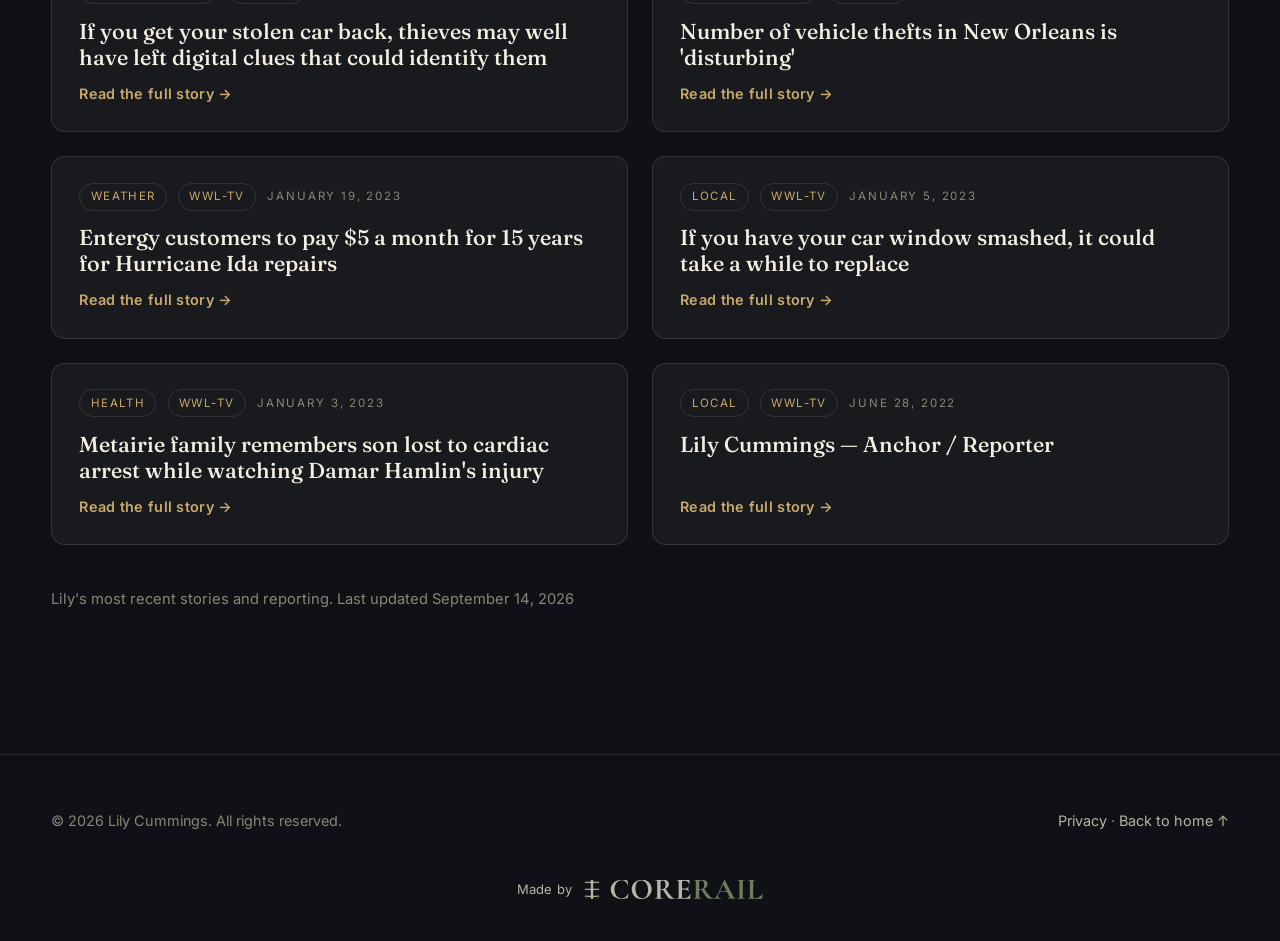
==== commit 3e46ce09: "Auto-update Latest Work (2026-09-14)" ====
--- a/latest-work.html
+++ b/latest-work.html
@@ -1053,7 +1053,7 @@
         <!-- STORIES:END -->
 
         <div class="stories-foot">
-          <p>Lily's most recent stories and reporting. <!-- UPDATED:START -->Last updated September 13, 2026<!-- UPDATED:END --></p>
+          <p>Lily's most recent stories and reporting. <!-- UPDATED:START -->Last updated September 14, 2026<!-- UPDATED:END --></p>
         </div>
       </div>
     </section>
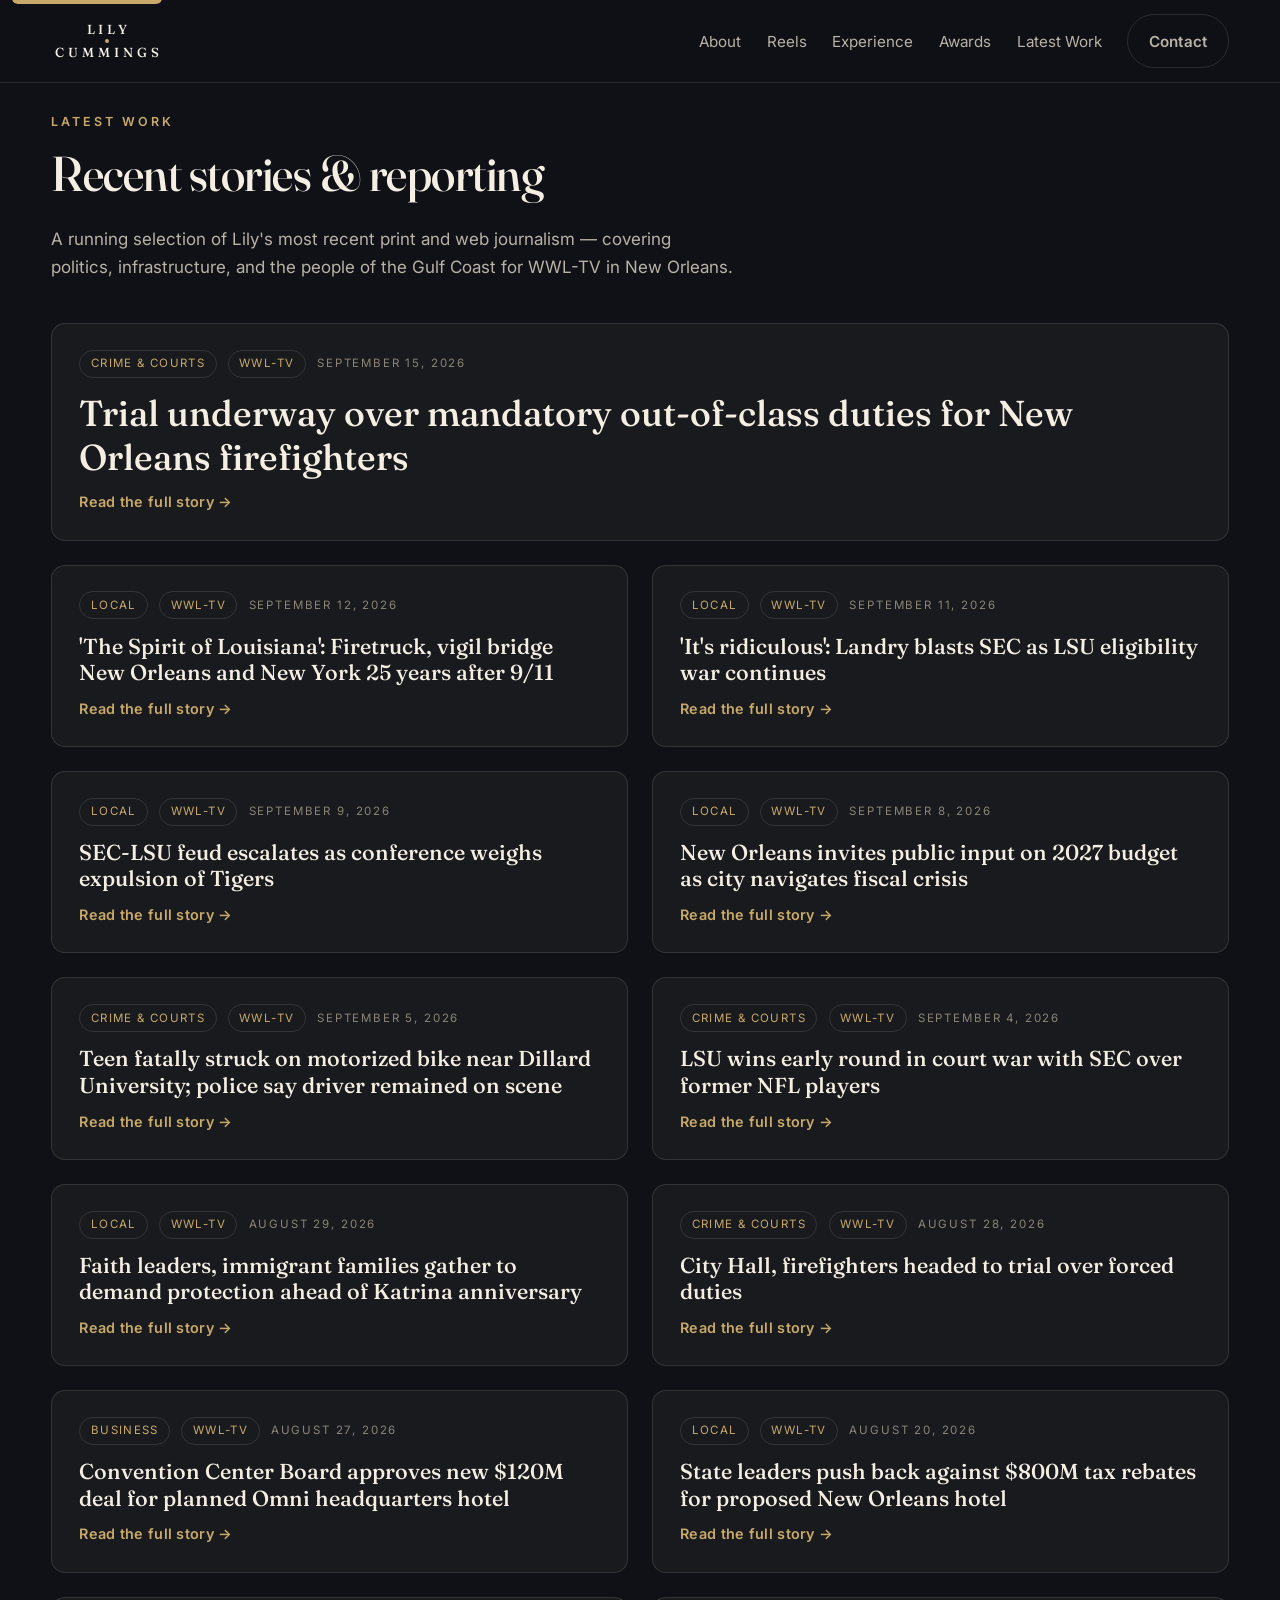
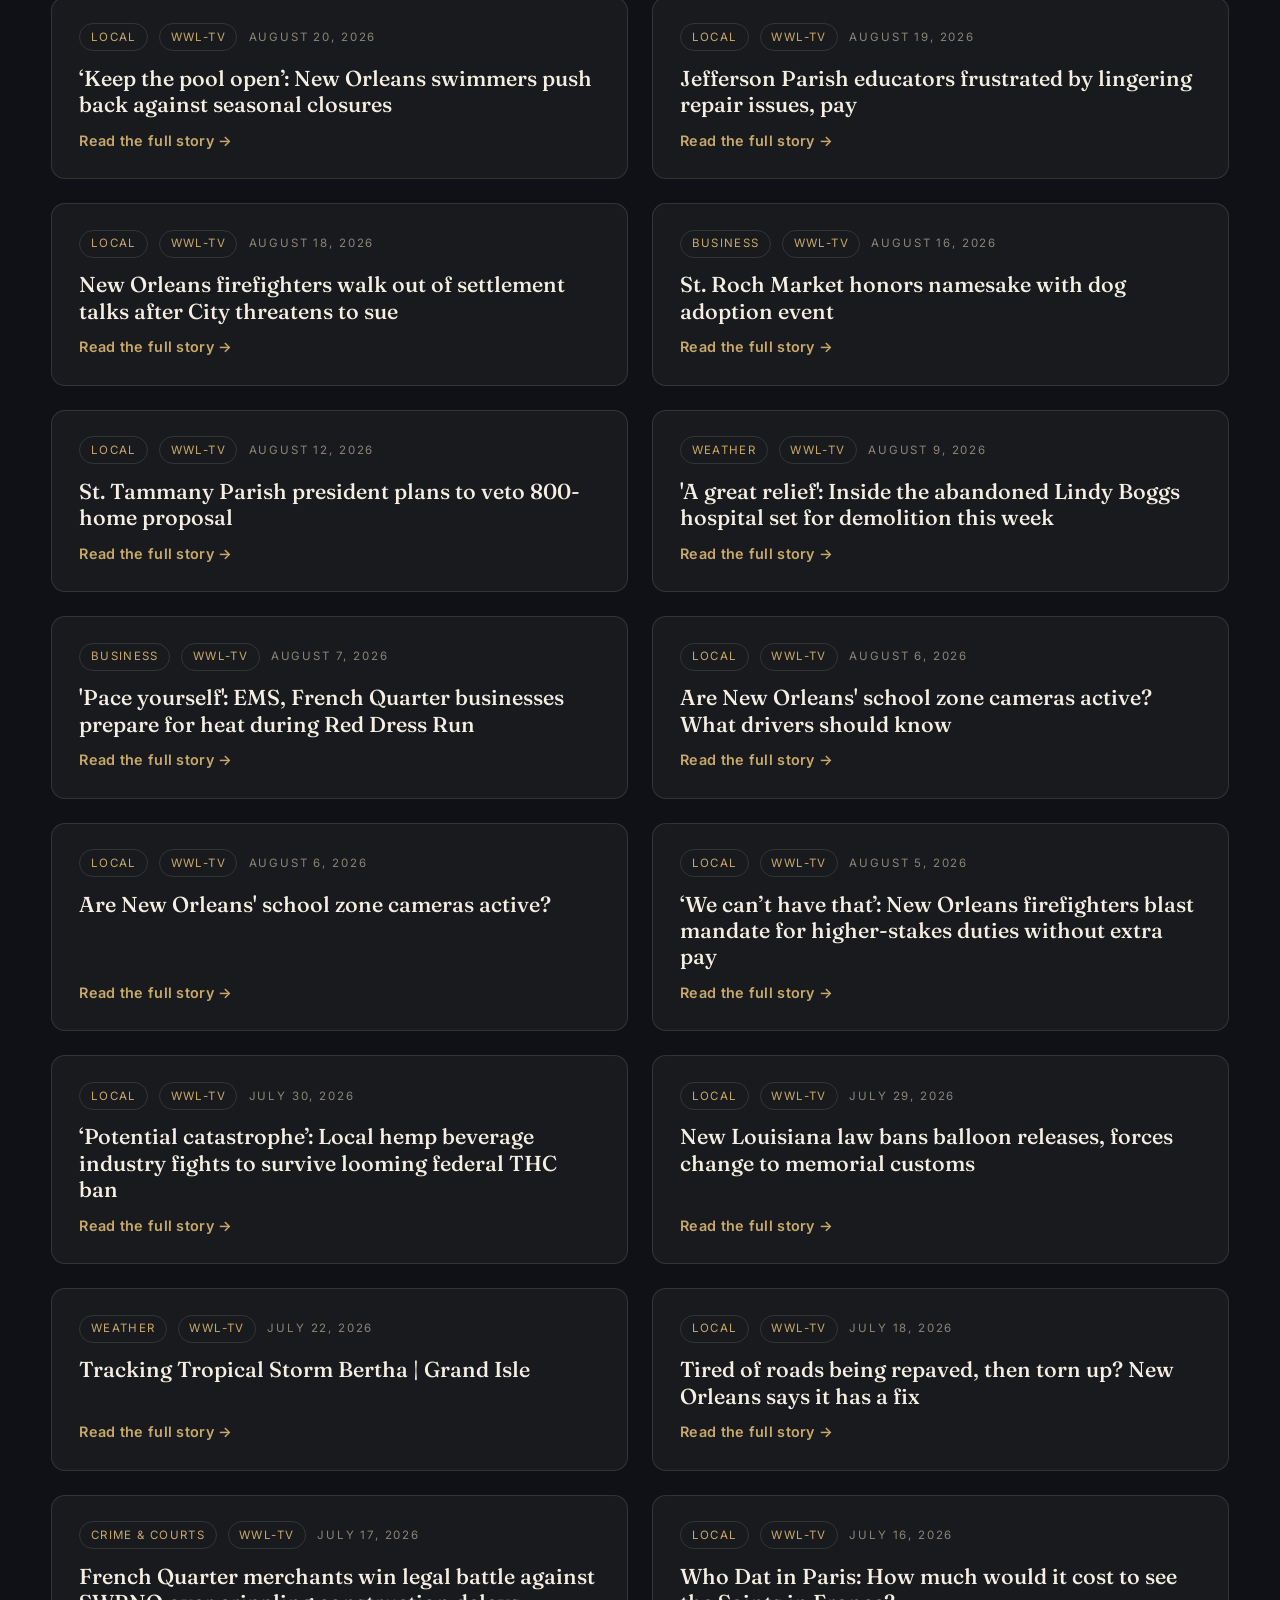
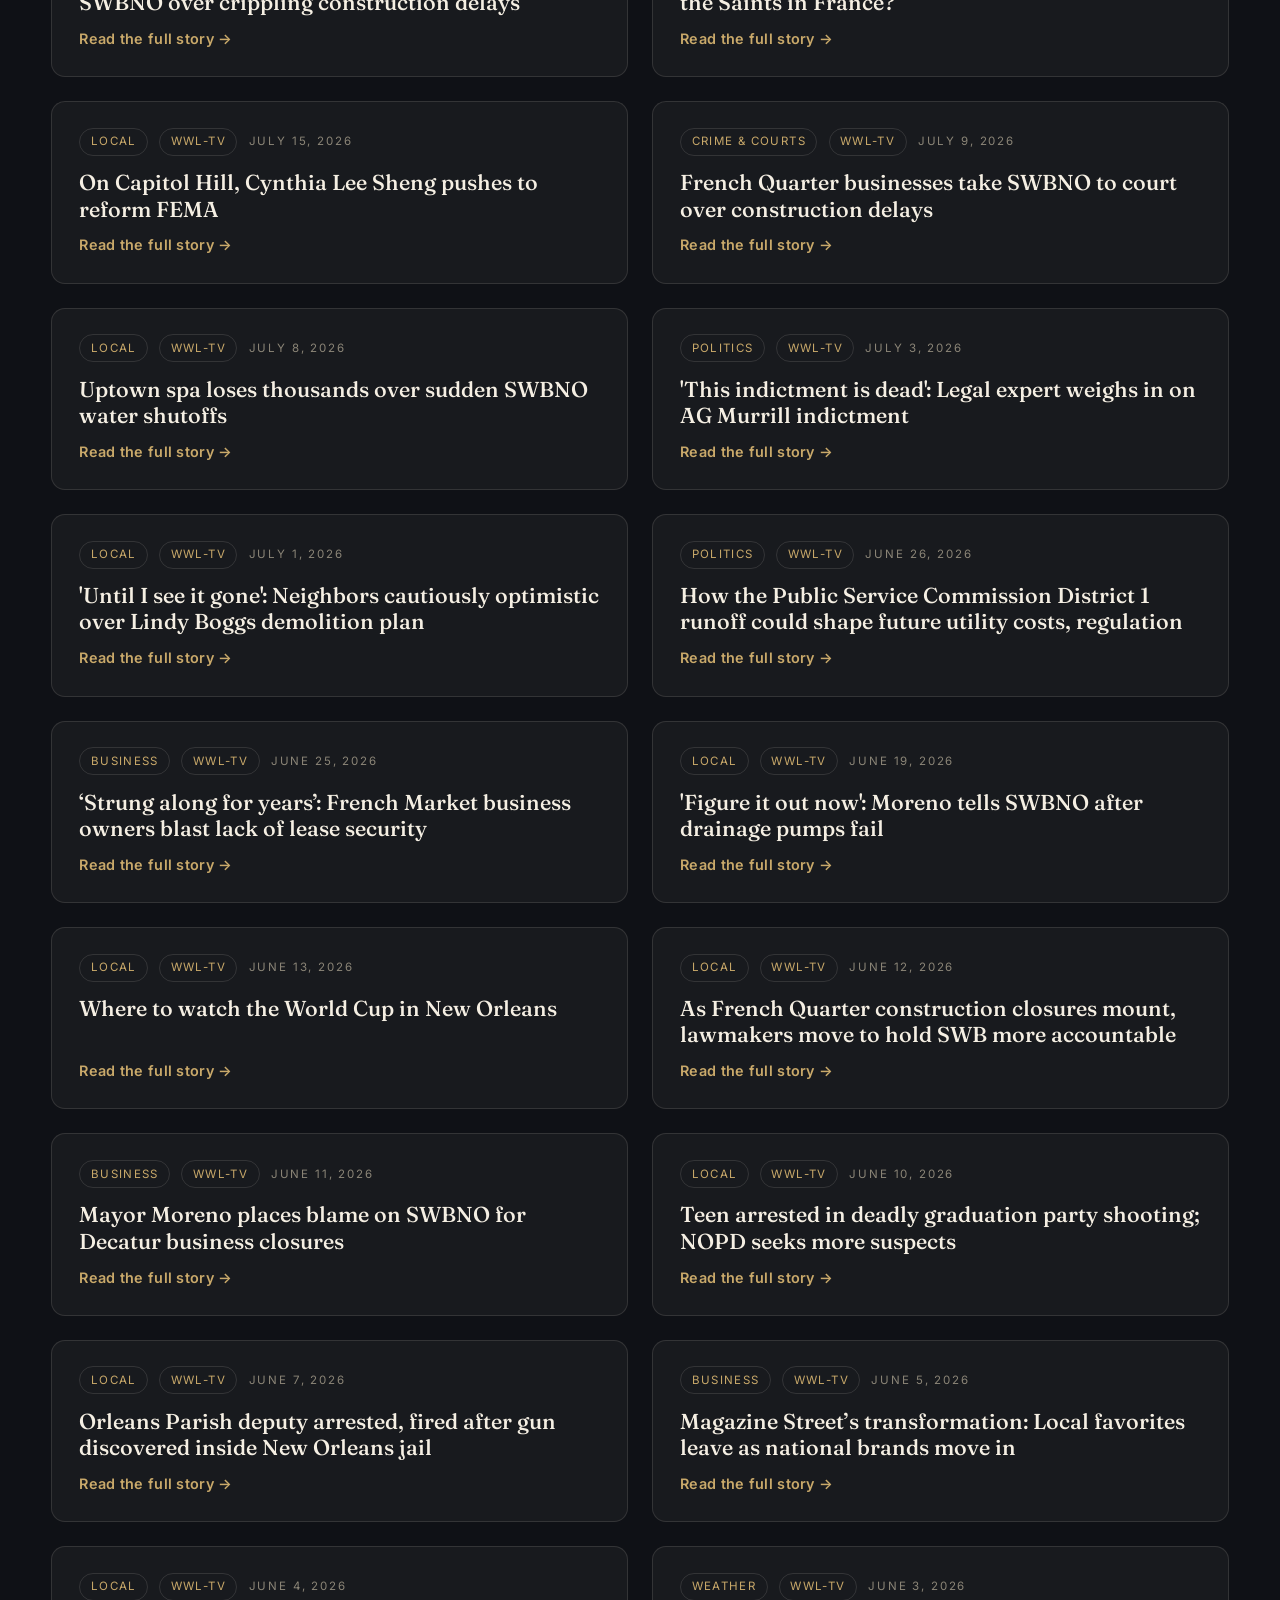
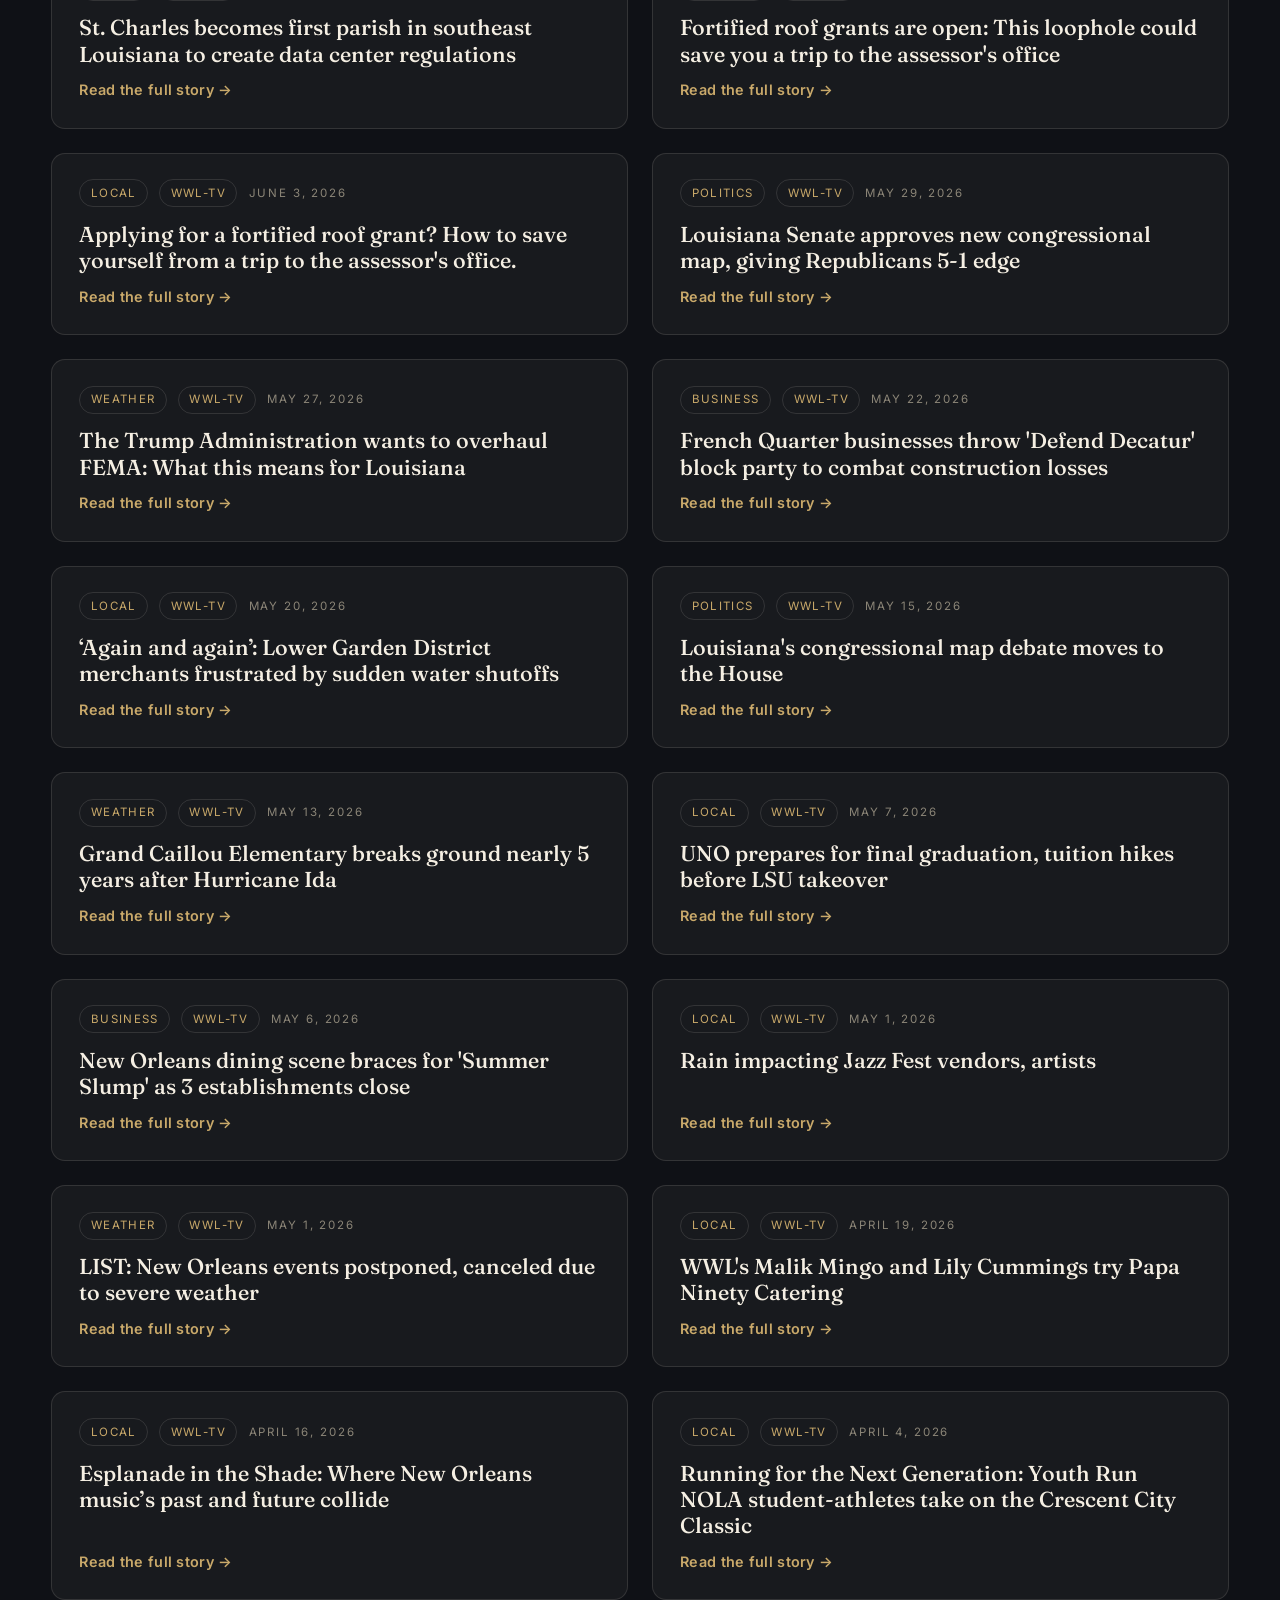
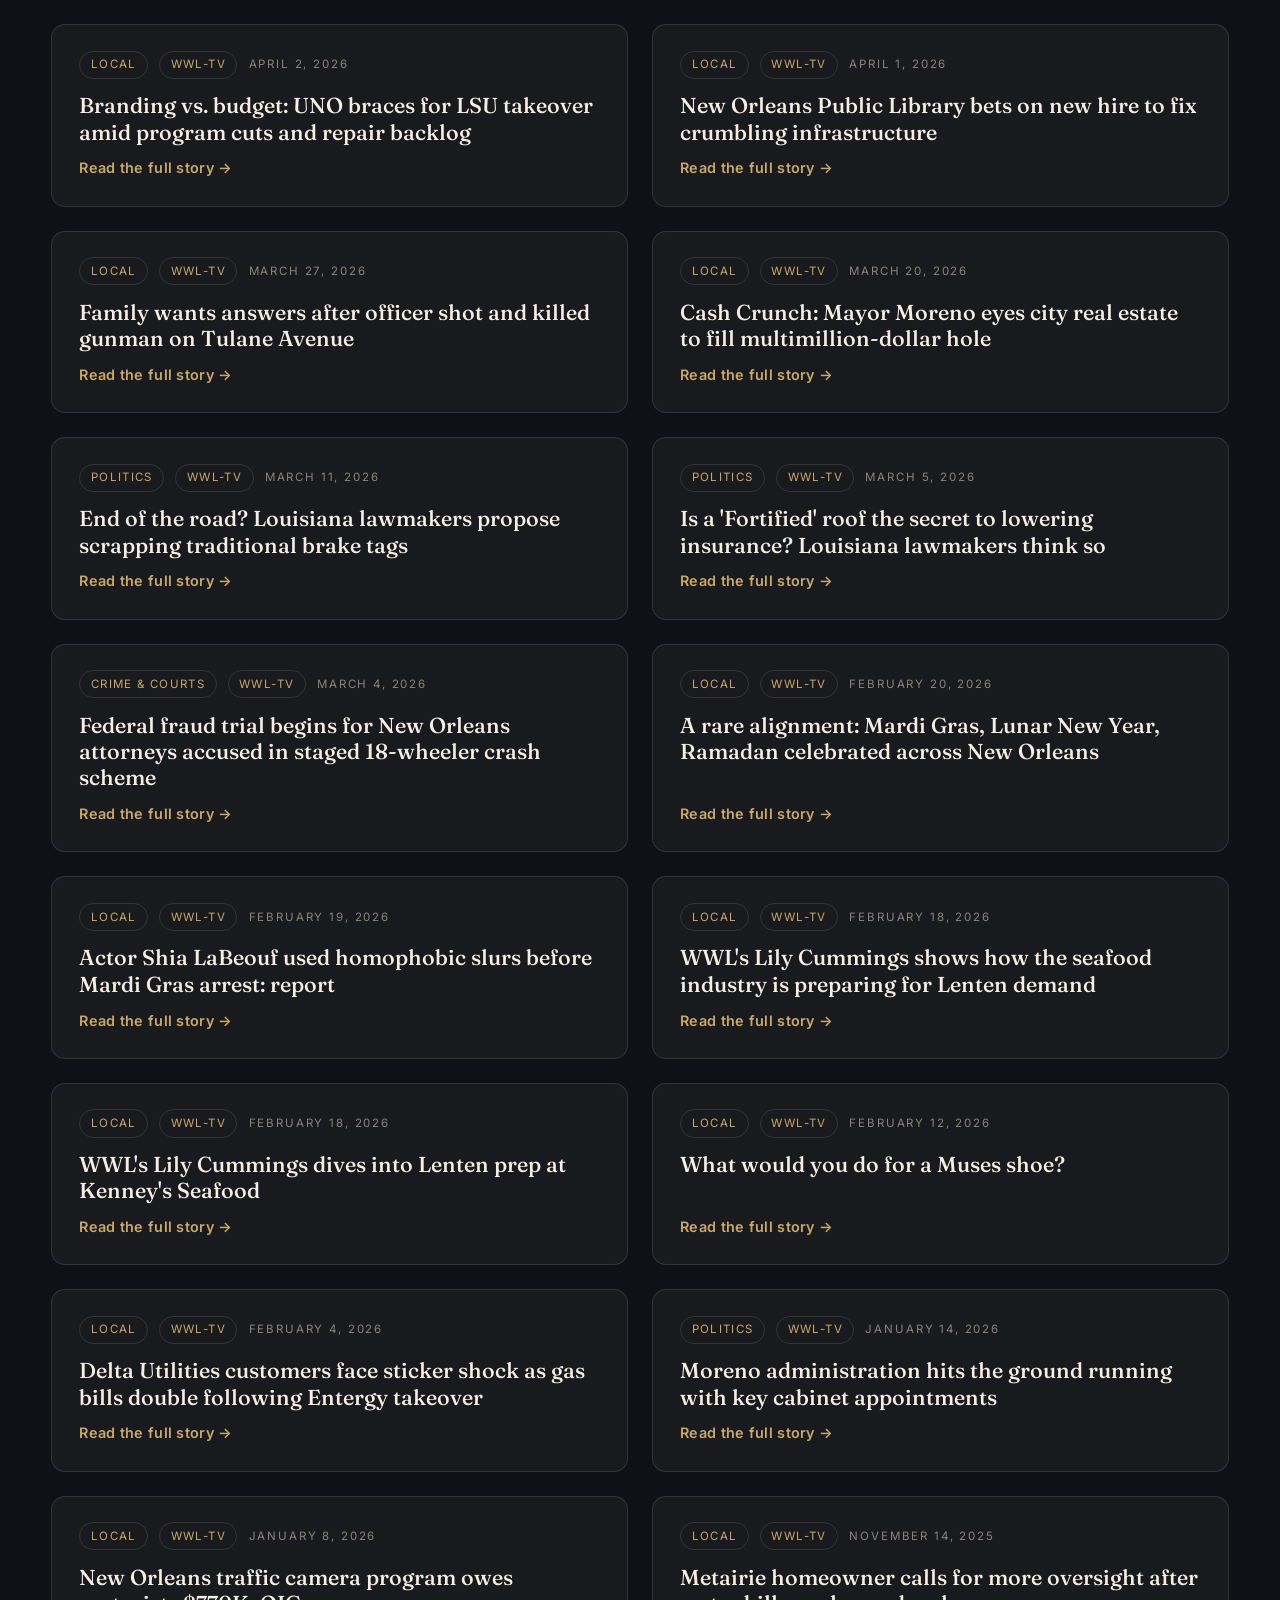
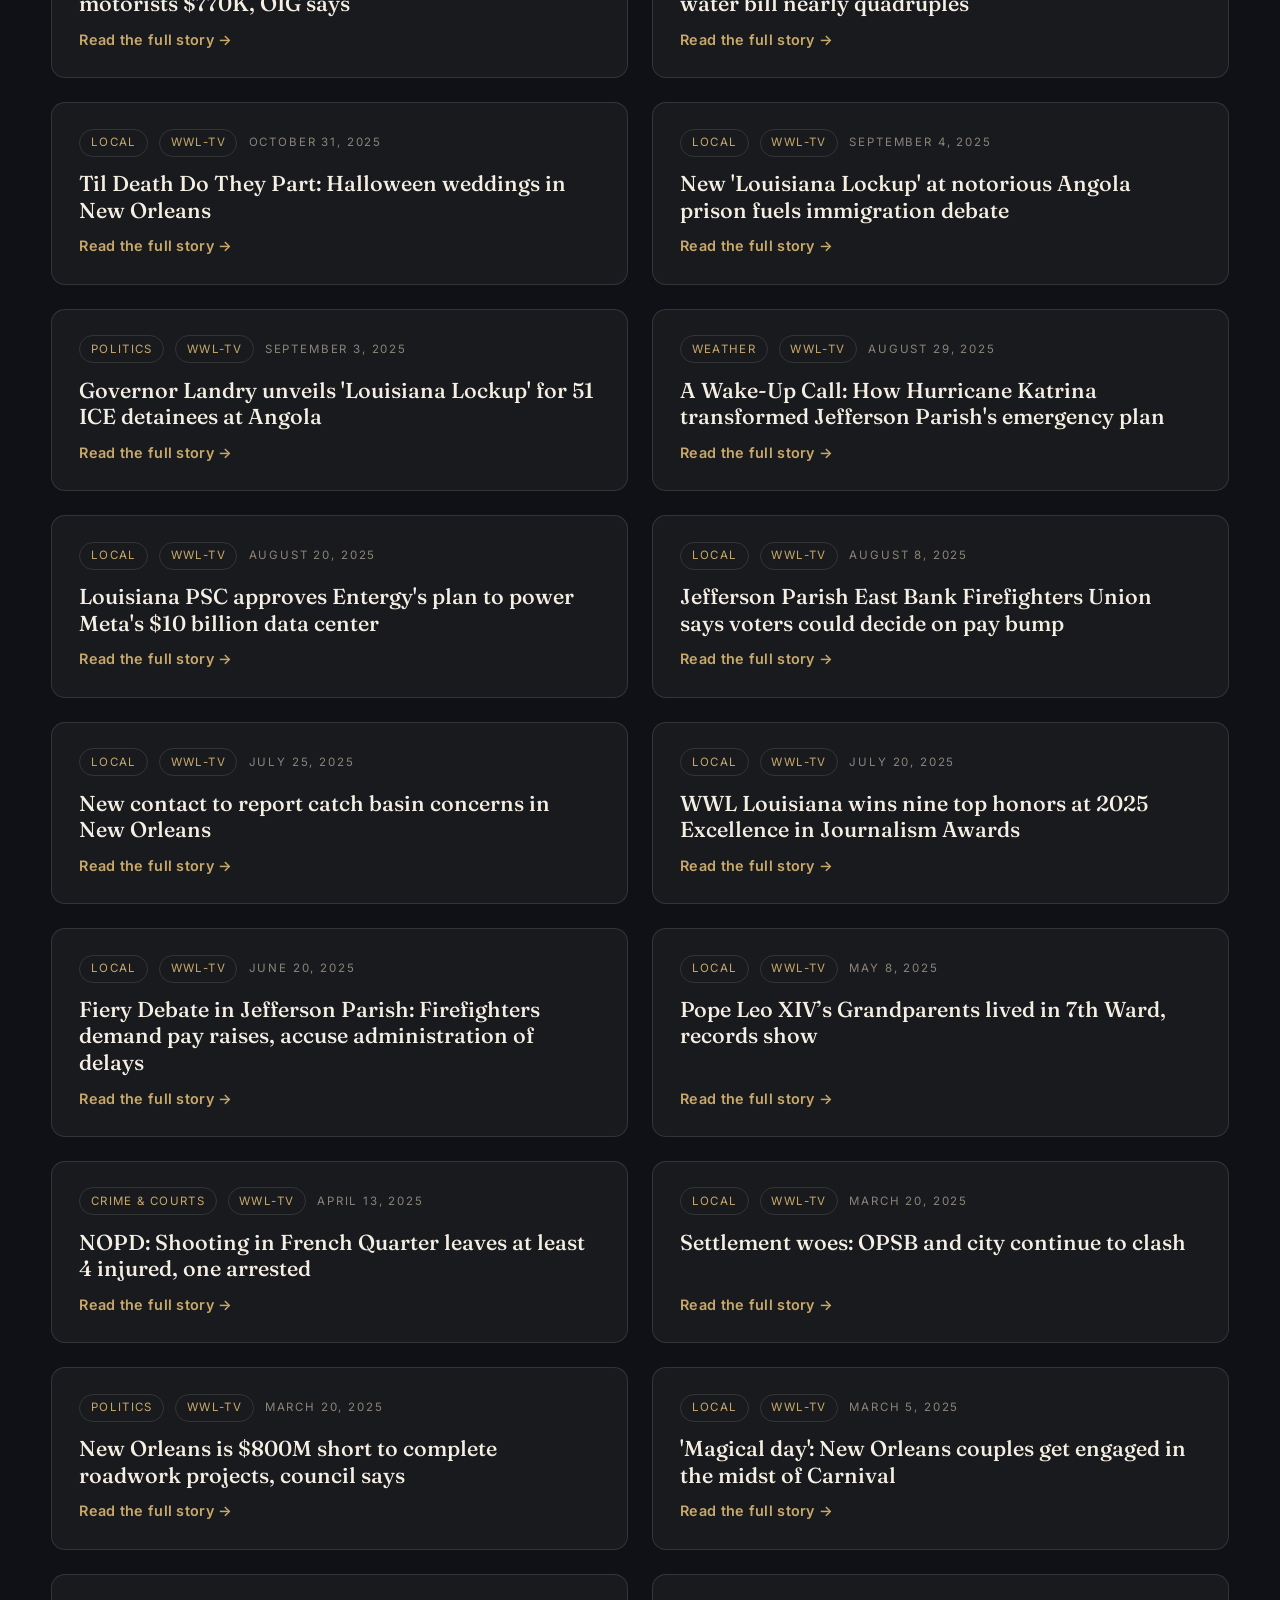
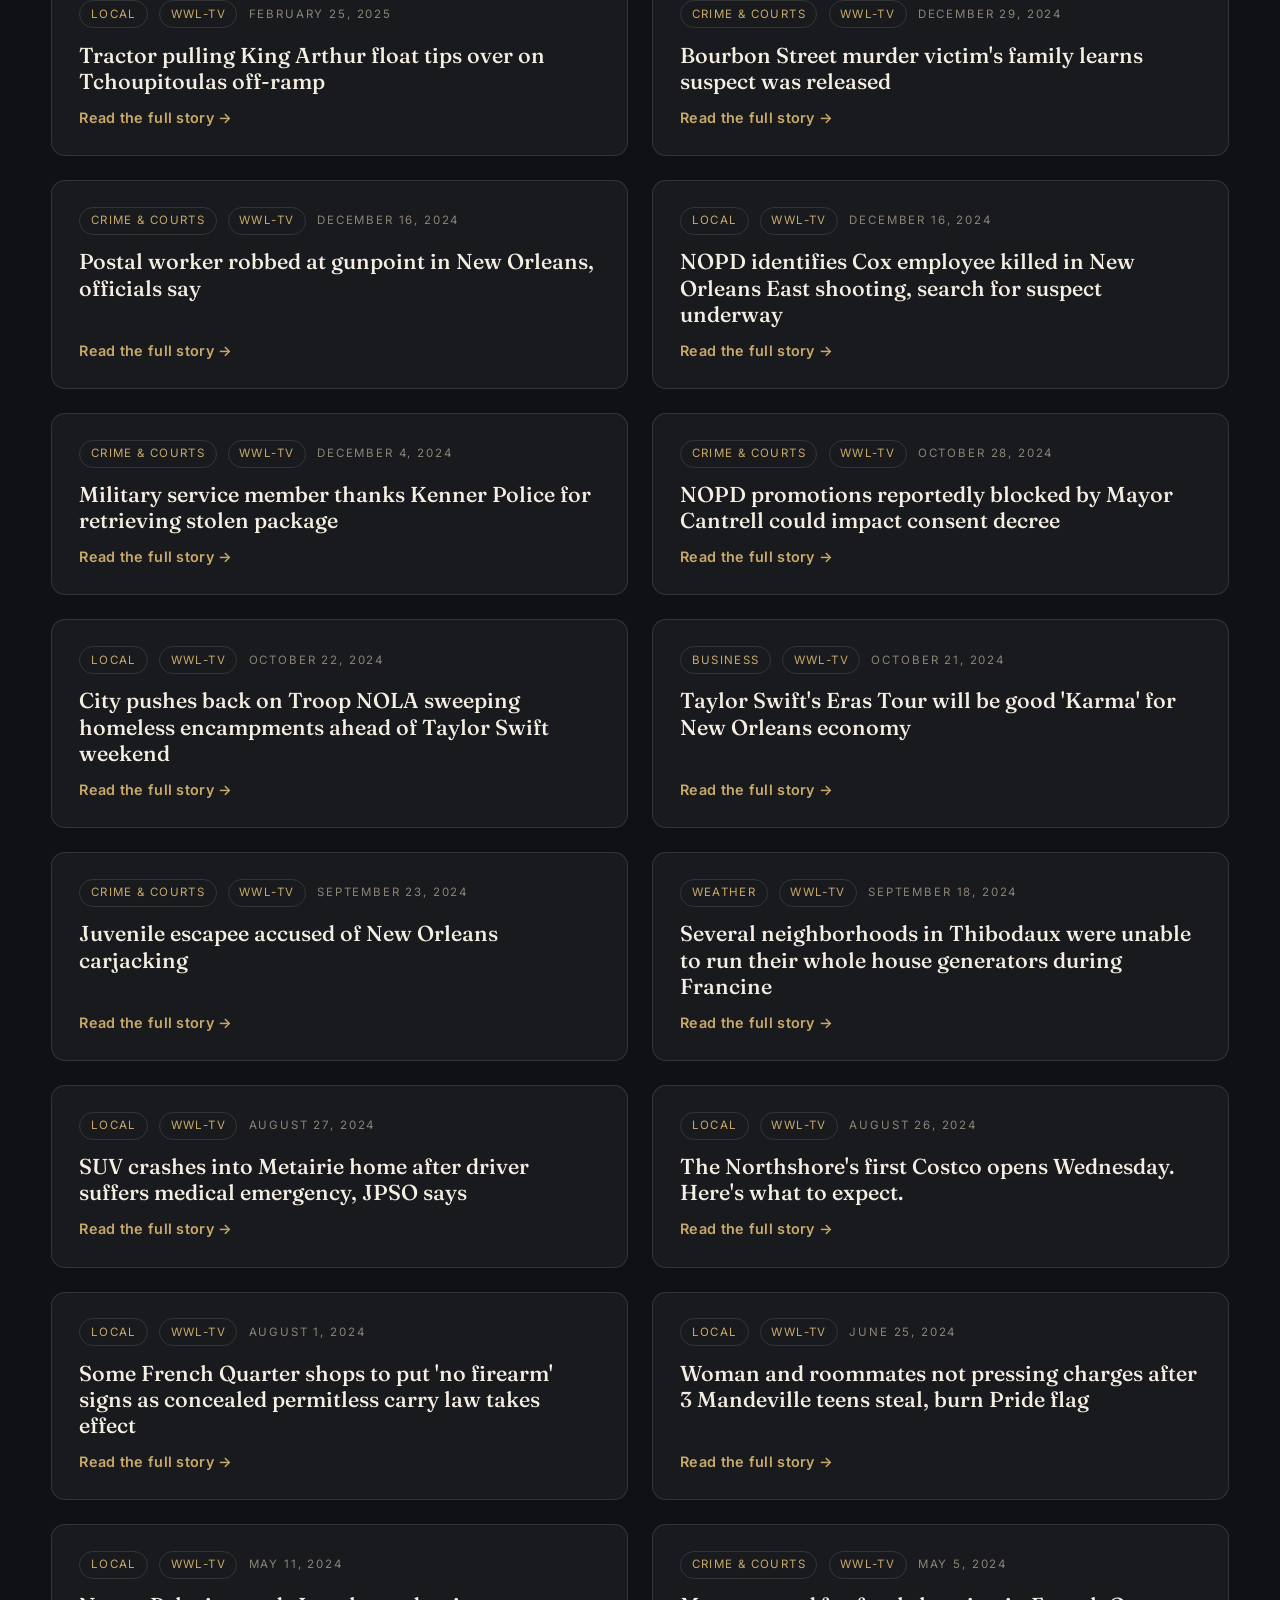
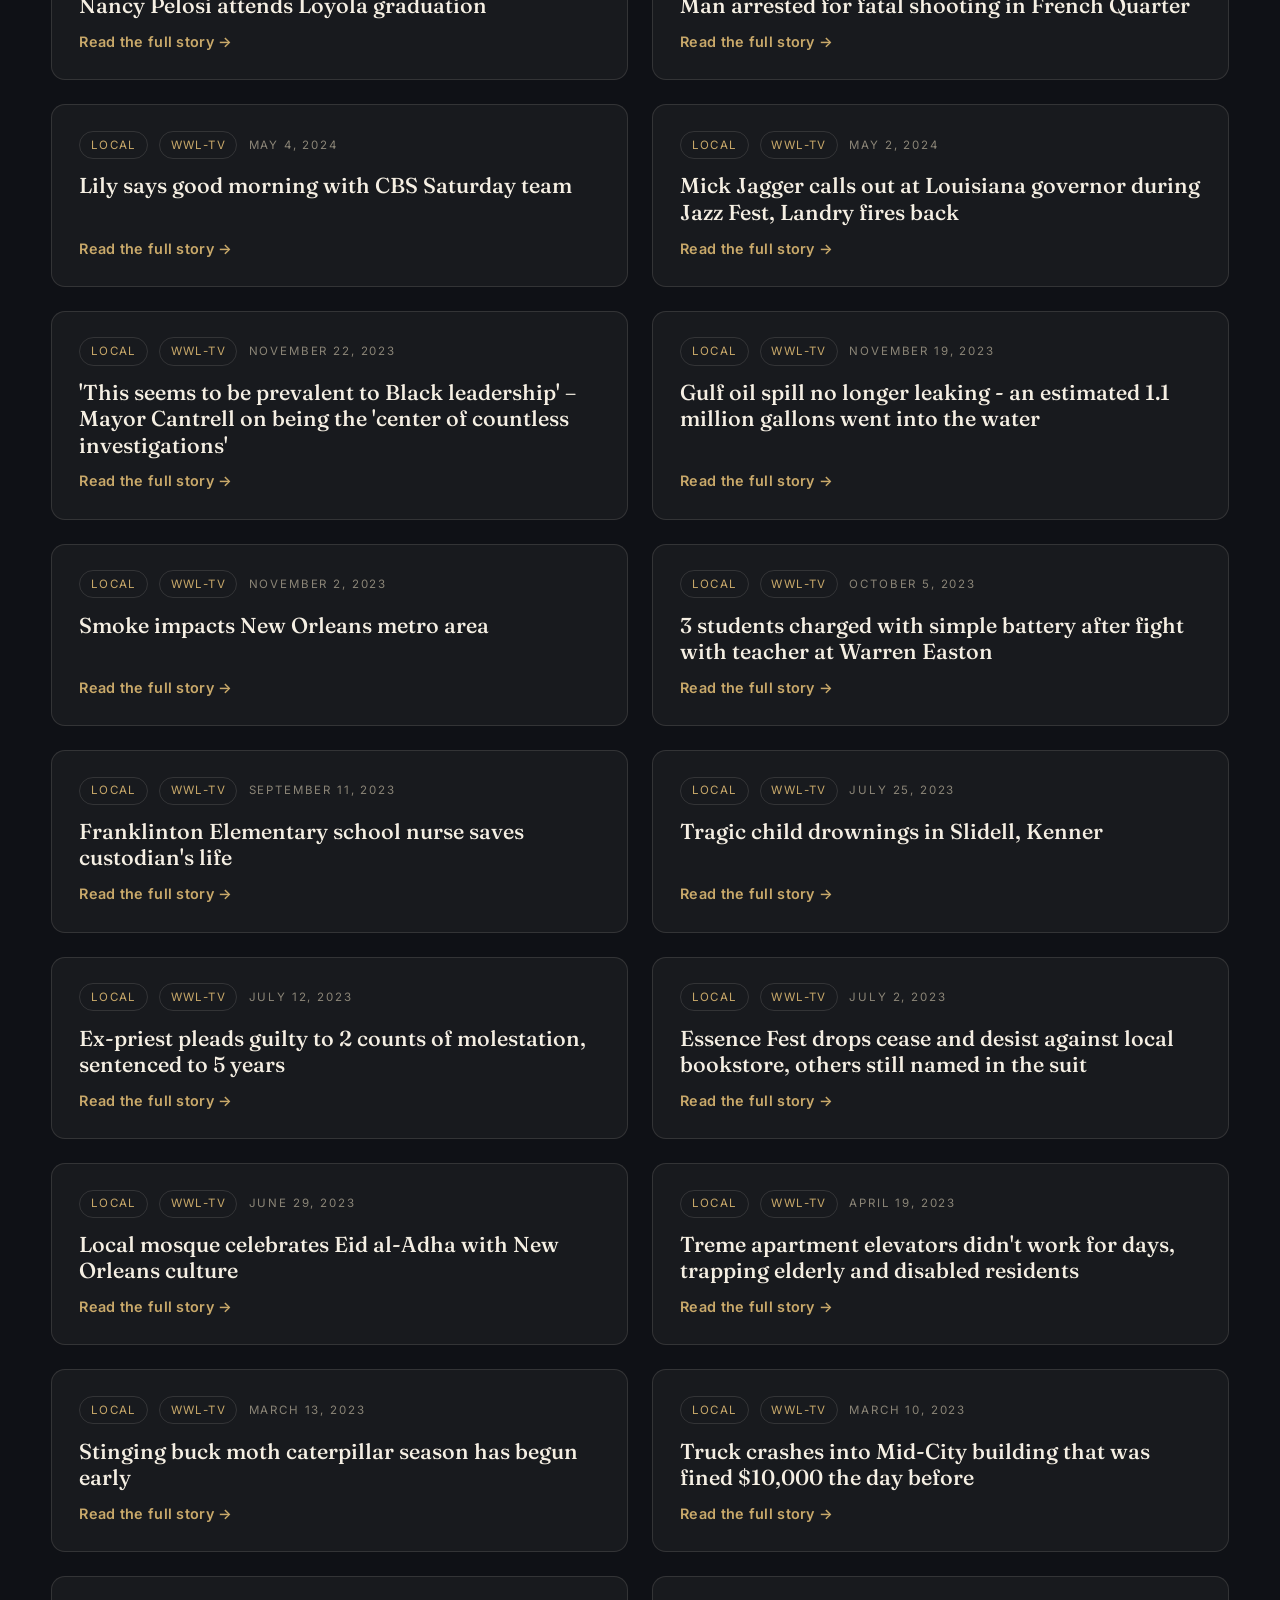
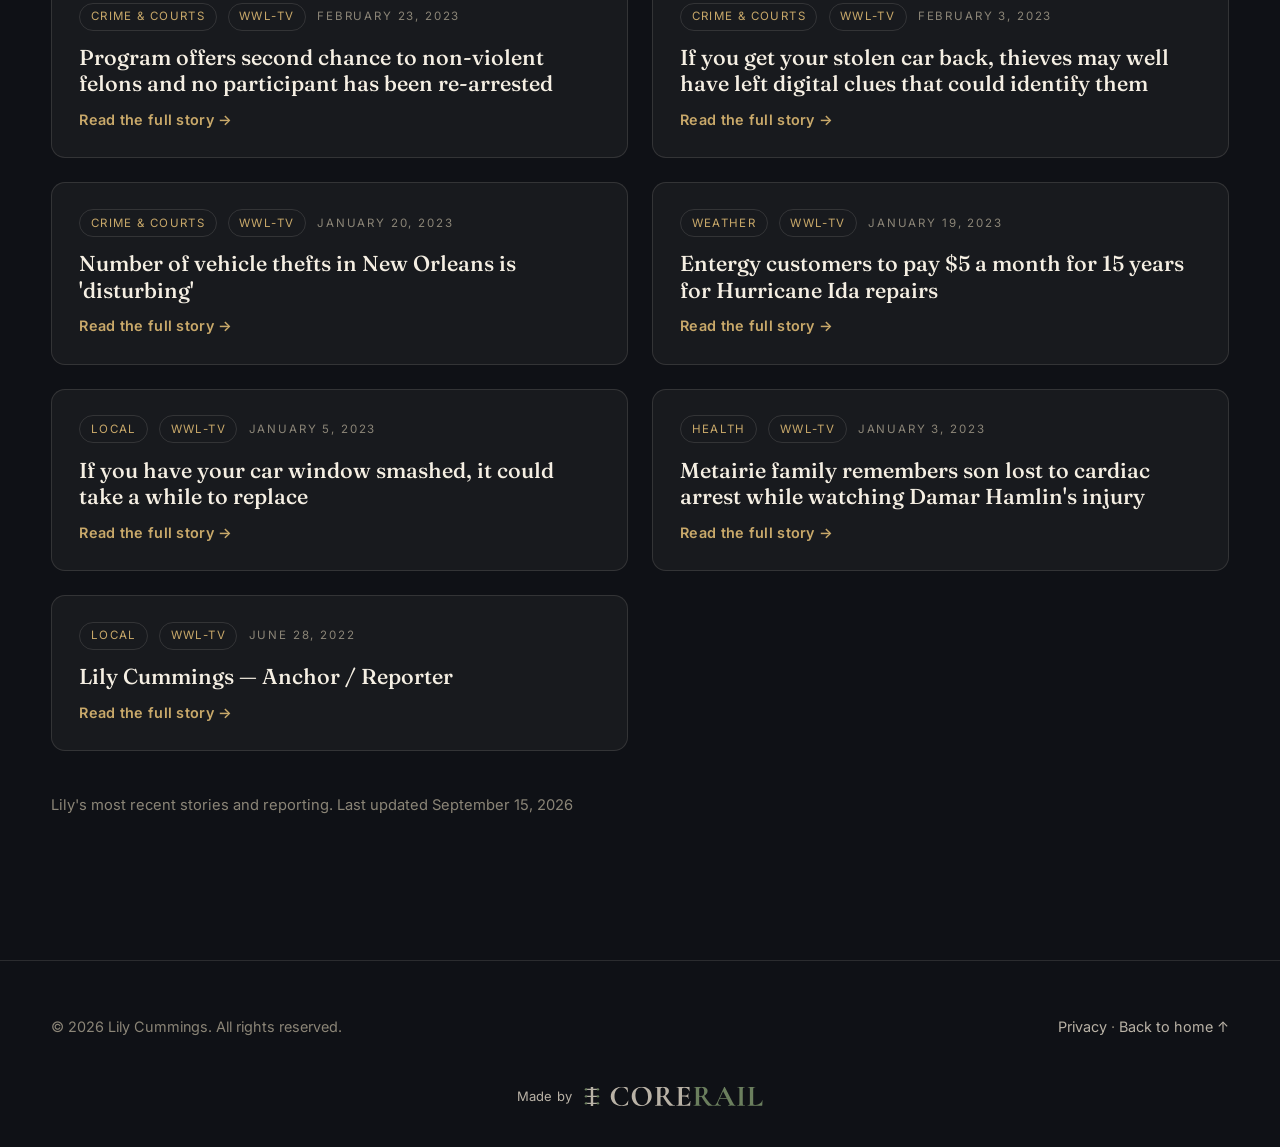
==== commit c2304487: "Auto-update Latest Work (2026-09-15)" ====
--- a/latest-work.html
+++ b/latest-work.html
@@ -68,6 +68,14 @@
         <div class="stories">
           <article class="story story--feature">
             <div class="story__meta">
+              <span class="story__source story__beat">Crime &amp; Courts</span><span class="story__source">WWL-TV</span><span class="story__date">September 15, 2026</span>
+            </div>
+            <h3><a href="https://www.wwltv.com/article/news/local/orleans/trial-underway-over-mandatory-out-of-class-duties-for-new-orleans-firefighters/289-9c7edde2-7766-4094-ab22-a7d3339253b1" target="_blank" rel="noopener">Trial underway over mandatory out-of-class duties for New Orleans firefighters</a></h3>
+            <a class="story__link" href="https://www.wwltv.com/article/news/local/orleans/trial-underway-over-mandatory-out-of-class-duties-for-new-orleans-firefighters/289-9c7edde2-7766-4094-ab22-a7d3339253b1" target="_blank" rel="noopener">Read the full story &rarr;</a>
+          </article>
+
+          <article class="story">
+            <div class="story__meta">
               <span class="story__source story__beat">Local</span><span class="story__source">WWL-TV</span><span class="story__date">September 12, 2026</span>
             </div>
             <h3><a href="https://www.wwltv.com/article/news/community/the-spirit-of-louisiana-firetruck-vigil-bridge-new-orleans-and-new-york-25-years-after-911/289-a5745216-510d-4c1c-9069-3e9407c67e00" target="_blank" rel="noopener">'The Spirit of Louisiana': Firetruck, vigil bridge New Orleans and New York 25 years after 9/11</a></h3>
@@ -1053,7 +1061,7 @@
         <!-- STORIES:END -->
 
         <div class="stories-foot">
-          <p>Lily's most recent stories and reporting. <!-- UPDATED:START -->Last updated September 14, 2026<!-- UPDATED:END --></p>
+          <p>Lily's most recent stories and reporting. <!-- UPDATED:START -->Last updated September 15, 2026<!-- UPDATED:END --></p>
         </div>
       </div>
     </section>
